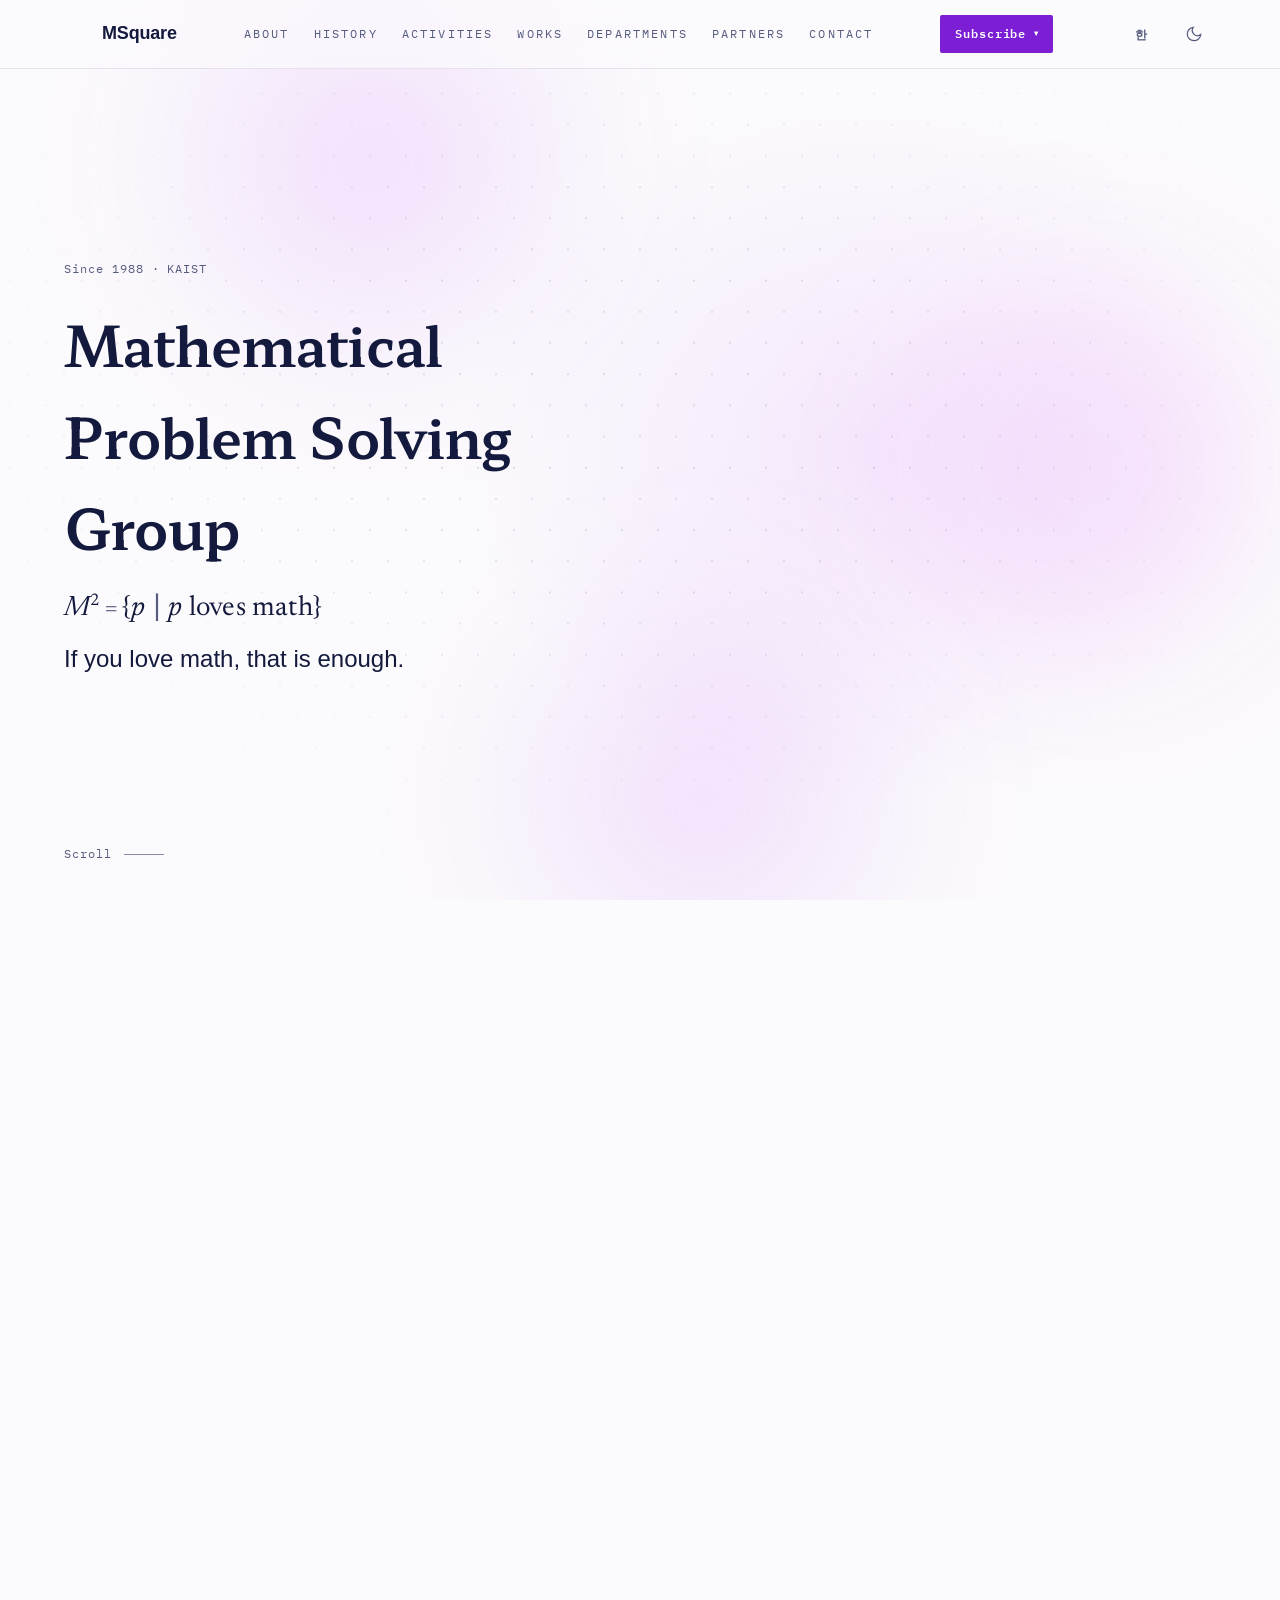
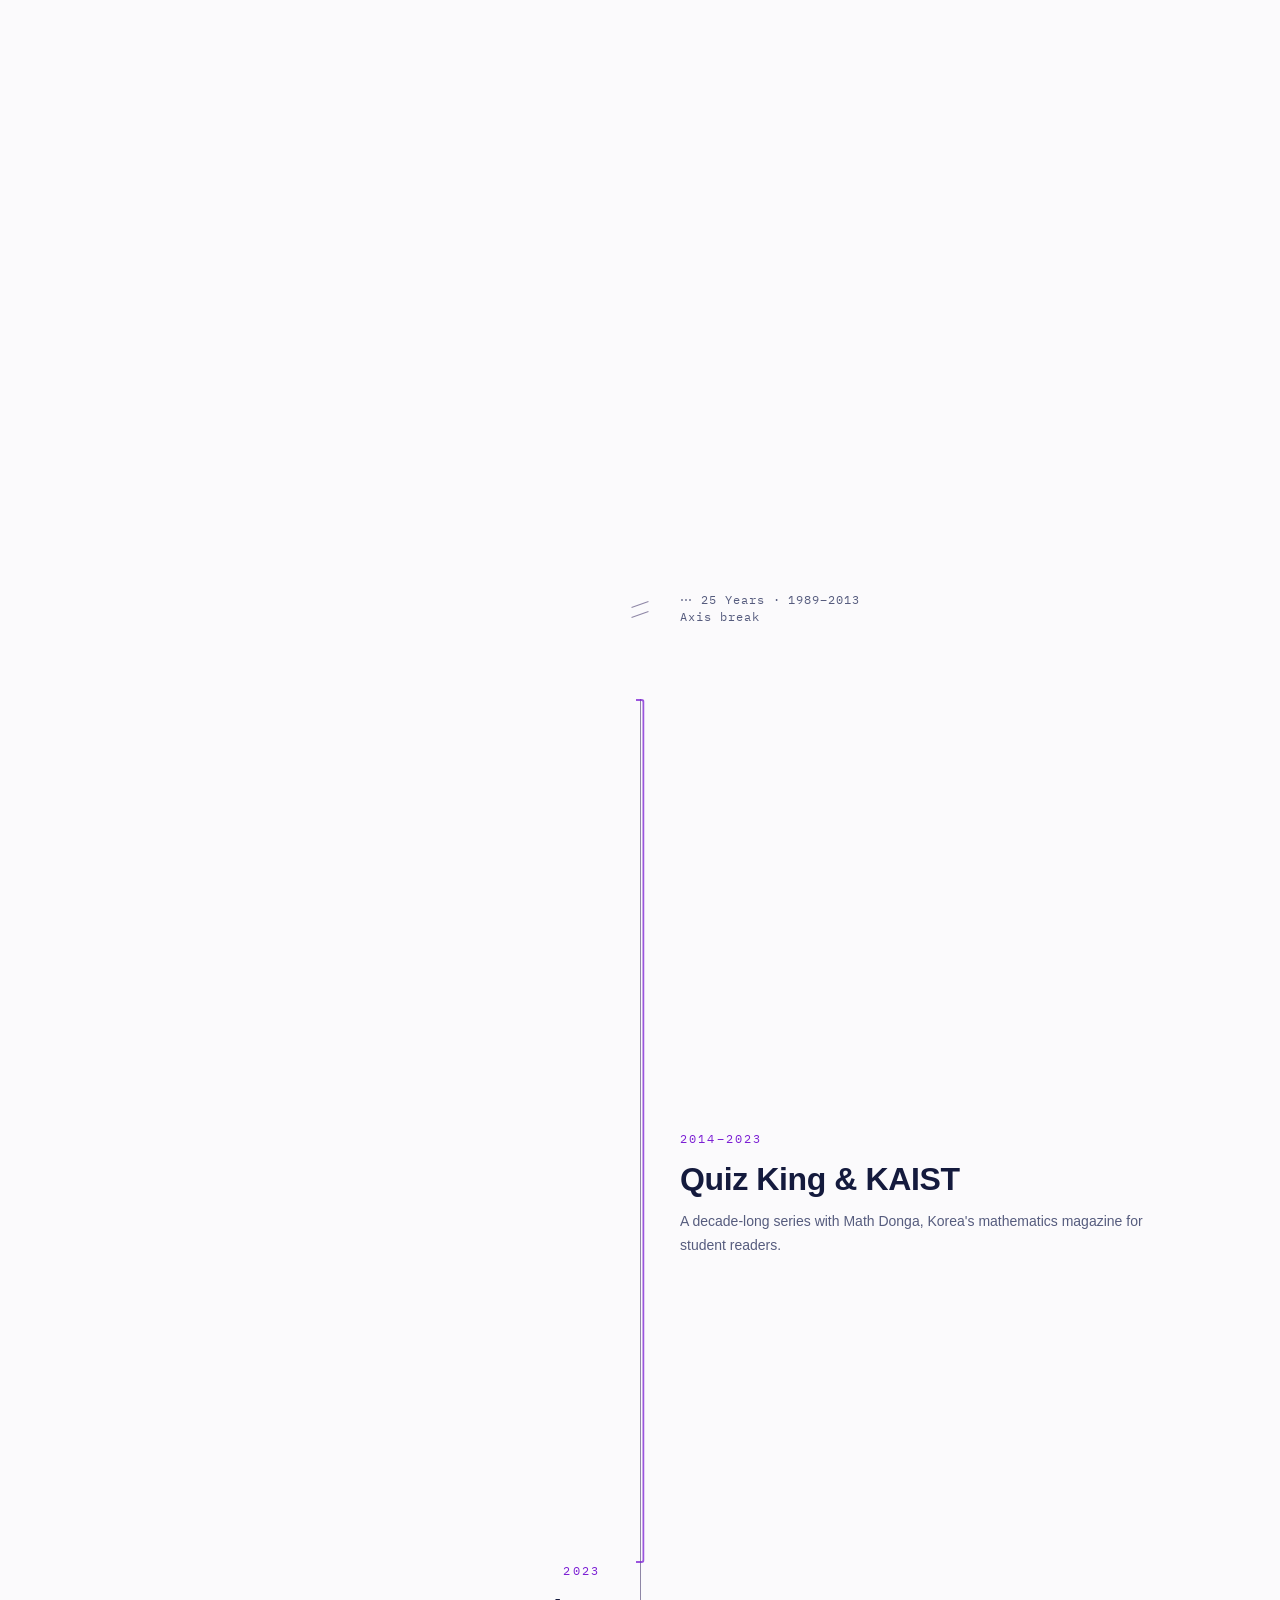
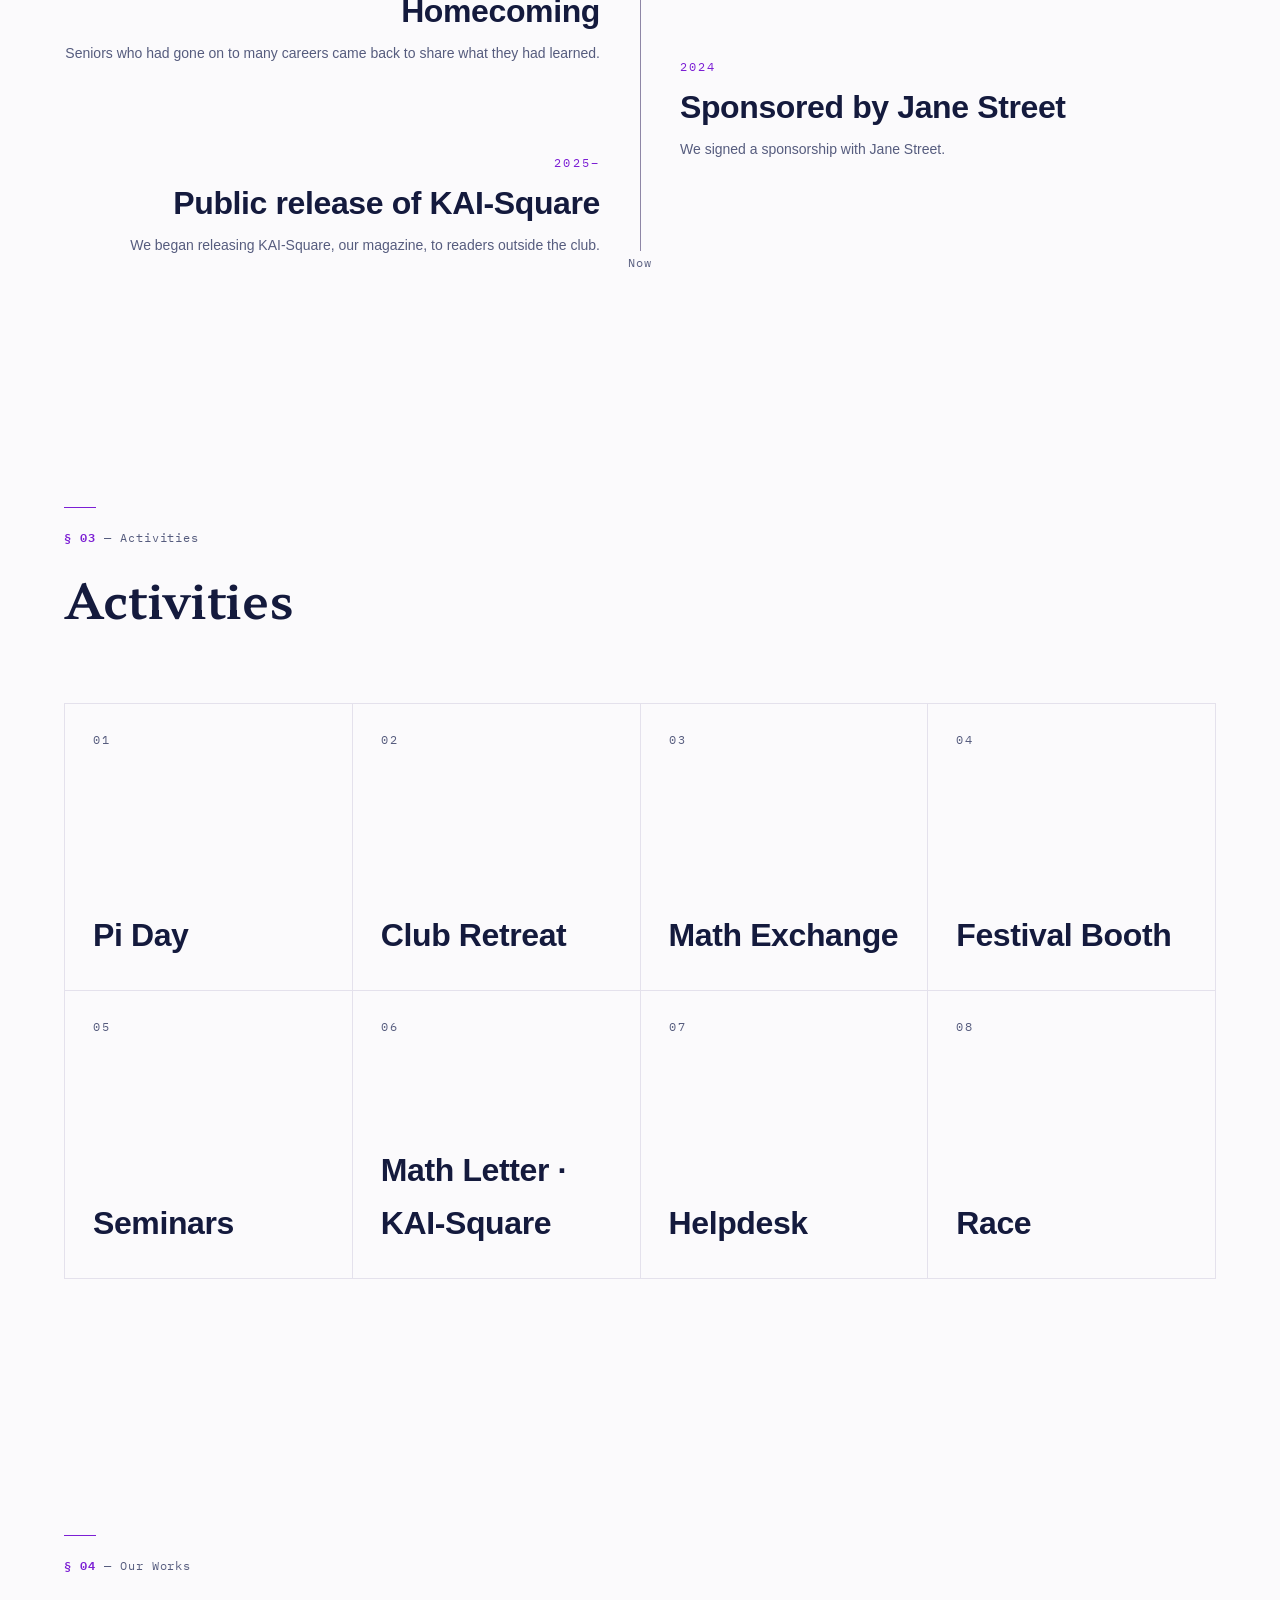
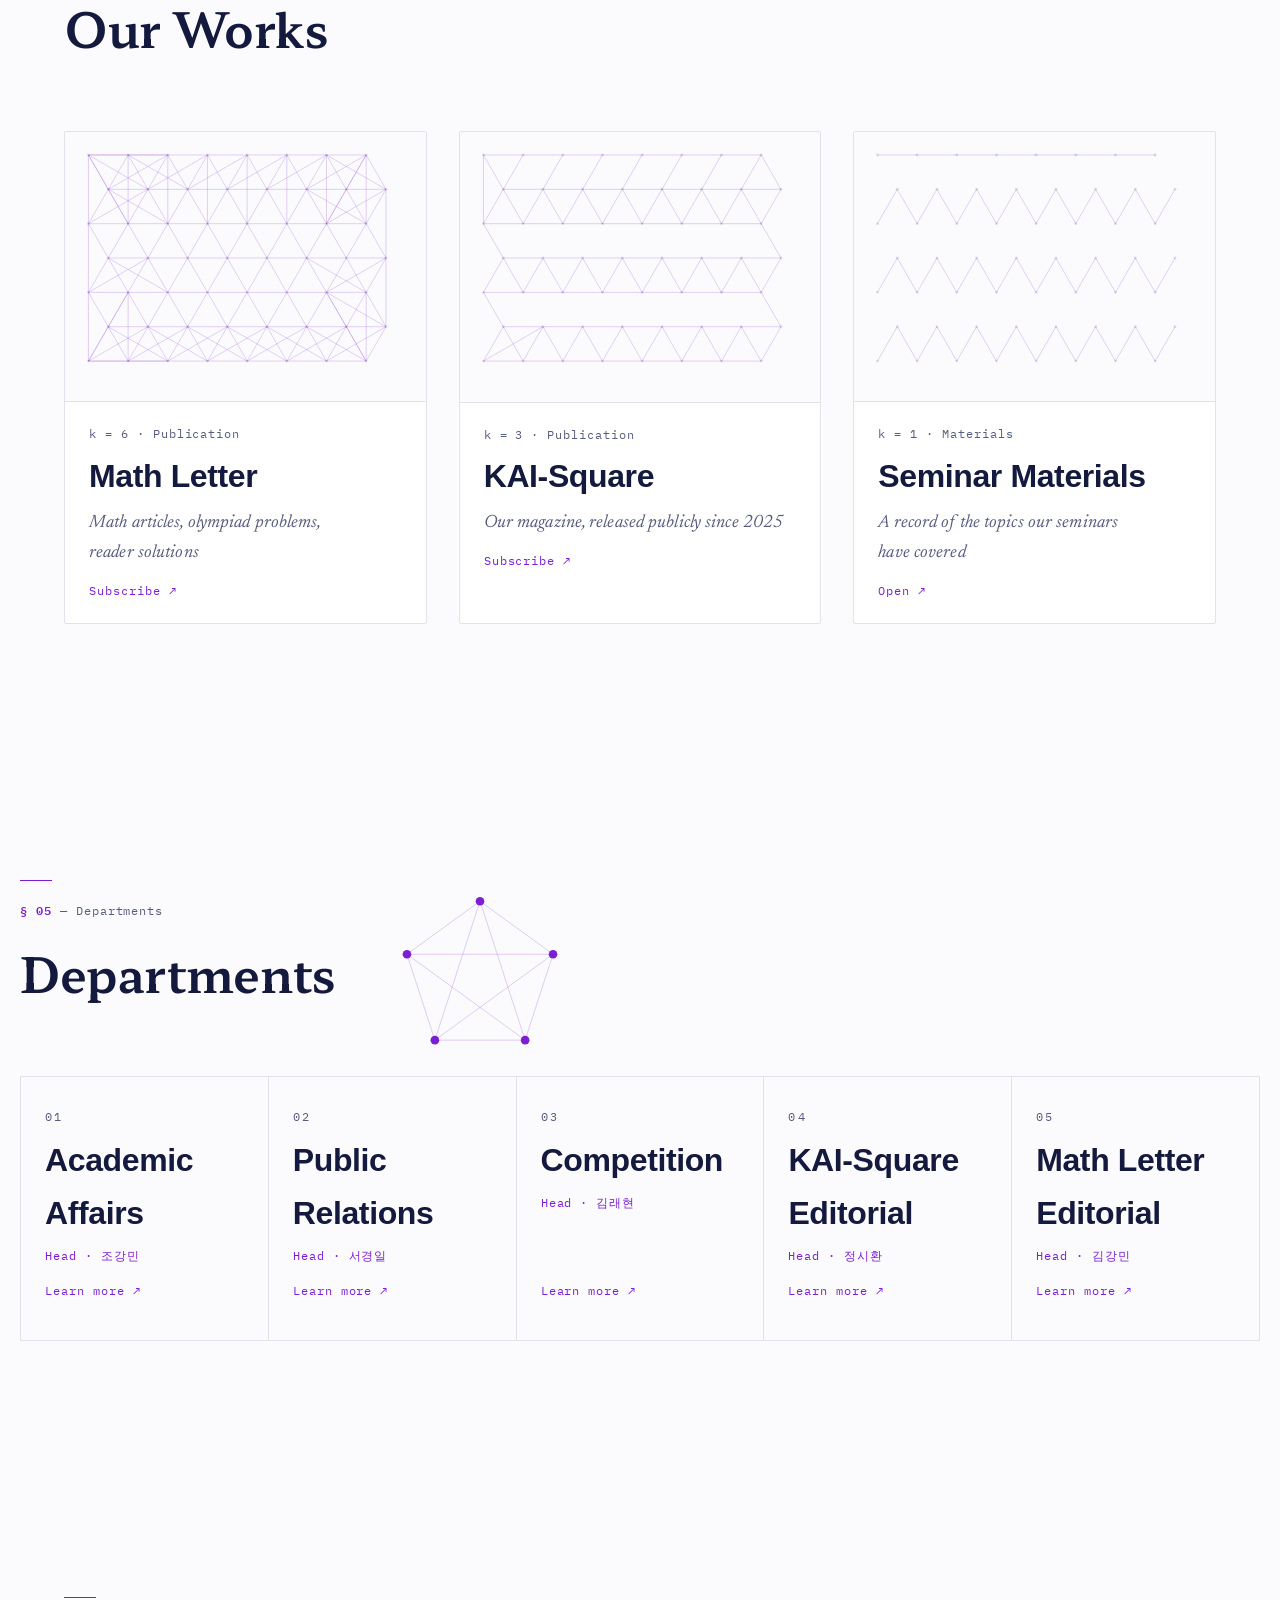
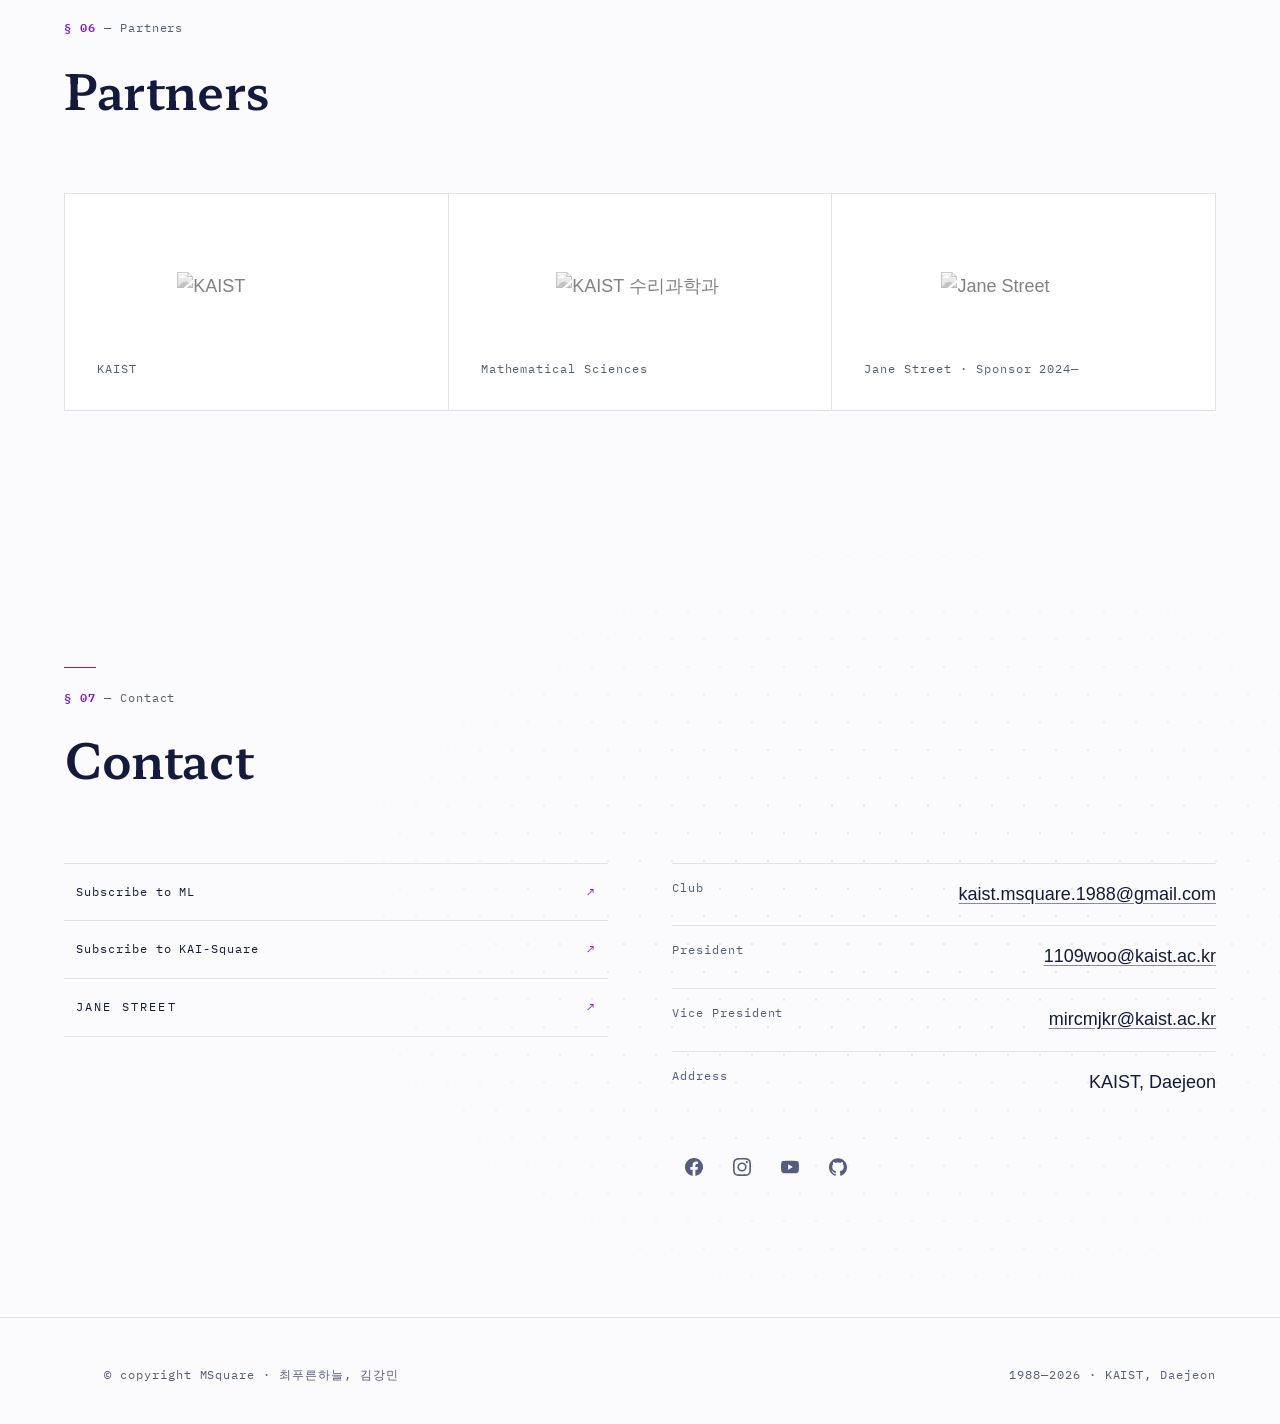
==== index.html @ 4843cbb8 "Nav: a 구독 신청 / Subscribe CTA with direct links to both forms The club asked for direct ML 신청 / KAI-S" ====
<!doctype html>
<html lang="ko" data-lang="ko" class="no-js">
<head>
<meta charset="utf-8">
<meta name="viewport" content="width=device-width, initial-scale=1">
<title>KAIST 수학문제연구회 · MSquare</title>
<meta name="description" content="1988년 창설된 KAIST 수학문제연구회(MSquare). 수학을 좋아하면, 그걸로 충분합니다. KAIST Mathematical Problem Solving Group, founded 1988.">
<link rel="canonical" href="https://www.msquare.or.kr/">
<meta property="og:type" content="website">
<meta property="og:title" content="KAIST 수학문제연구회 · MSquare">
<meta property="og:description" content="1988년 창설된 KAIST 수학문제연구회(MSquare). 수학을 좋아하면, 그걸로 충분합니다. KAIST Mathematical Problem Solving Group, founded 1988.">
<meta property="og:url" content="https://www.msquare.or.kr/">
<meta property="og:image" content="https://www.msquare.or.kr/assets/images/about/FHD_logo.png">
<meta name="theme-color" content="#FBFAFC" media="(prefers-color-scheme: light)">
<meta name="theme-color" content="#0B0C1B" media="(prefers-color-scheme: dark)">
<link rel="shortcut icon" type="image/png" href="assets/logo/favicon.png">

<!-- Stamp theme AND language before first paint: without this, dark users get a
     white flash and English users get a frame of Korean. navigator.language only
     seeds the FIRST visit; an explicit choice always wins. -->
<script>(function(){var d=document.documentElement;try{var t=localStorage.getItem('m2-theme');if(t)d.dataset.theme=t;
var l=localStorage.getItem('m2-lang');if(!l)l=(navigator.language||'ko').toLowerCase().indexOf('ko')===0?'ko':'en';
d.dataset.lang=l;d.lang=l;}catch(e){}
d.classList.add('js');d.classList.remove('no-js');})()</script>

<link rel="preconnect" href="https://fonts.googleapis.com">
<link rel="preconnect" href="https://fonts.gstatic.com" crossorigin>
<link rel="preconnect" href="https://cdn.jsdelivr.net" crossorigin>
<!-- Pretendard, dynamic-subset: the browser fetches only the woff2 chunks whose
     unicode-range this page uses (~a dozen of ~70), not all 11,172 Hangul syllables. -->
<link rel="stylesheet" href="https://cdn.jsdelivr.net/gh/orioncactus/pretendard@v1.3.9/dist/web/variable/pretendardvariable-dynamic-subset.min.css">
<link rel="stylesheet" href="https://fonts.googleapis.com/css2?family=Hahmlet:wght@300..800&family=IBM+Plex+Mono:wght@400;600&family=Newsreader:ital,opsz,wght@1,6..72,400&display=swap">
<link rel="stylesheet" href="assets/css/site.css">
</head>

<body>
<a class="skip" href="#main"><span data-tr="ko" lang="ko">본문 바로가기</span><span data-tr="en" lang="en">Skip to content</span></a>
<div id="top-sentinel" aria-hidden="true"></div>

<svg width="0" height="0" style="position:absolute" aria-hidden="true" focusable="false">
  <defs>
    <!-- userSpaceOnUse is mandatory: objectBoundingBox would give each referencing
         shape a DIFFERENT mapping. These are the measured ink-bbox diagonal, in
         the PNG's own pixel space. -->
    <linearGradient id="ink" gradientUnits="userSpaceOnUse" x1="78" y1="1016" x2="1194" y2="297">
      <stop offset="0" stop-color="var(--mark-a)"/>
      <stop offset="0.55" stop-color="var(--mark-b)"/>
      <stop offset="1" stop-color="var(--mark-c)"/>
    </linearGradient>
    <!-- the same mark tones, rotated one band along the curve. The hero M2
         crossfades between #ink and #ink2 on the COMPOSITOR (opacity only) —
         animating stop-color instead repaints the whole document every frame. -->
    <linearGradient id="ink2" gradientUnits="userSpaceOnUse" x1="78" y1="1016" x2="1194" y2="297">
      <stop offset="0" stop-color="var(--mark-b)"/>
      <stop offset="0.55" stop-color="var(--mark-c)"/>
      <stop offset="1" stop-color="var(--mark-a)"/>
    </linearGradient>
    <!-- 36 x 36*sqrt(3) = a TRUE triangular lattice, not a square design grid -->
    <pattern id="lat" width="36" height="62.3538" patternUnits="userSpaceOnUse">
      <circle cx="0" cy="0" r="1.1" fill="var(--lattice)"/>
      <circle cx="36" cy="0" r="1.1" fill="var(--lattice)"/>
      <circle cx="18" cy="31.1769" r="1.1" fill="var(--lattice)"/>
      <circle cx="0" cy="62.3538" r="1.1" fill="var(--lattice)"/>
      <circle cx="36" cy="62.3538" r="1.1" fill="var(--lattice)"/>
    </pattern>
  </defs>
</svg>
<header class="nav" id="nav">
  <div class="nav__in">
    <a class="nav__brand" href="#top-sentinel" aria-label="MSquare 수학문제연구회">
      <div class="m2" aria-hidden="true"><div class="m2__glow"><div class="m2__ink"><svg viewBox="0 0 1395 1395" aria-hidden="true" focusable="false"><rect width="1395" height="1395" fill="url(#ink)"/></svg><svg class="m2__flow" viewBox="0 0 1395 1395" aria-hidden="true" focusable="false"><rect width="1395" height="1395" fill="url(#ink2)"/></svg><div class="m2__spec"></div></div></div></div><span><span data-tr="ko" lang="ko">수학문제연구회</span><span data-tr="en" lang="en">MSquare</span></span>
    </a>
    <button class="nav__burger" id="nav-burger" aria-expanded="false" aria-controls="nav-nav">Menu</button>
    <div class="nav__nav" id="nav-nav">
      <nav aria-labelledby="nav-label">
        <span id="nav-label" class="vh"><span data-tr="ko" lang="ko">주요 메뉴</span><span data-tr="en" lang="en">Main menu</span></span>
        <ul class="nav__list"><li><a class="nav__link mono" href="#about"><span data-tr="ko" lang="ko">소개</span><span data-tr="en" lang="en">About</span></a></li><li><a class="nav__link mono" href="#history"><span data-tr="ko" lang="ko">역사</span><span data-tr="en" lang="en">History</span></a></li><li><a class="nav__link mono" href="#activities"><span data-tr="ko" lang="ko">활동</span><span data-tr="en" lang="en">Activities</span></a></li><li><a class="nav__link mono" href="#works"><span data-tr="ko" lang="ko">발간</span><span data-tr="en" lang="en">Works</span></a></li><li><a class="nav__link mono" href="#departments"><span data-tr="ko" lang="ko">부서</span><span data-tr="en" lang="en">Departments</span></a></li><li><a class="nav__link mono" href="#clients"><span data-tr="ko" lang="ko">후원</span><span data-tr="en" lang="en">Partners</span></a></li><li><a class="nav__link mono" href="#contact"><span data-tr="ko" lang="ko">연락</span><span data-tr="en" lang="en">Contact</span></a></li>
          <li class="nav__mcta"><a class="nav__link" href="https://docs.google.com/forms/d/e/1FAIpQLSejRgH4z145met_fp1UhSyysGHc-GUjGMSzi1o0mNlst8scIA/viewform" target="_blank" rel="noopener noreferrer"><span data-tr="ko" lang="ko">ML 신청</span><span data-tr="en" lang="en">Subscribe · Math Letter</span> ↗</a></li>
          <li class="nav__mcta"><a class="nav__link" href="https://docs.google.com/forms/d/e/1FAIpQLSfa7r7LXsbyjGue4PvHQ596hR2btBNQPXVgmD-Yov7FL49fKw/viewform" target="_blank" rel="noopener noreferrer"><span data-tr="ko" lang="ko">KAI-Square 신청</span><span data-tr="en" lang="en">Subscribe · KAI-Square</span> ↗</a></li>
        </ul>
      </nav>
    </div>
    <details class="nav__cta" id="nav-cta">
      <summary class="mono mono--ko"><span data-tr="ko" lang="ko">구독 신청</span><span data-tr="en" lang="en">Subscribe</span><span class="nav__cta-car" aria-hidden="true">▾</span></summary>
      <div class="nav__cta-panel">
        <a href="https://docs.google.com/forms/d/e/1FAIpQLSejRgH4z145met_fp1UhSyysGHc-GUjGMSzi1o0mNlst8scIA/viewform" target="_blank" rel="noopener noreferrer"><span data-tr="ko" lang="ko">ML 신청</span><span data-tr="en" lang="en">Math Letter</span><span class="mono" aria-hidden="true">↗</span></a>
        <a href="https://docs.google.com/forms/d/e/1FAIpQLSfa7r7LXsbyjGue4PvHQ596hR2btBNQPXVgmD-Yov7FL49fKw/viewform" target="_blank" rel="noopener noreferrer"><span data-tr="ko" lang="ko">KAI-Square 신청</span><span data-tr="en" lang="en">KAI-Square</span><span class="mono" aria-hidden="true">↗</span></a>
      </div>
    </details>
    <div class="nav__tools">
      <button class="tgl tgl--lang" id="lang-toggle" aria-label="Switch to English">
        <span class="mono" aria-hidden="true" data-tr="ko">EN</span>
        <span class="mono mono--ko" aria-hidden="true" data-tr="en">한</span>
      </button>
      <button class="tgl" id="theme-toggle" aria-label="어두운 테마로 전환">
        <svg class="tgl__moon" viewBox="0 0 24 24" fill="none" stroke="currentColor" stroke-width="1.6" aria-hidden="true"><path d="M21 12.79A9 9 0 1 1 11.21 3 7 7 0 0 0 21 12.79z"/></svg>
        <svg class="tgl__sun" viewBox="0 0 24 24" fill="none" stroke="currentColor" stroke-width="1.6" aria-hidden="true"><circle cx="12" cy="12" r="4.2"/><path d="M12 2v2.5M12 19.5V22M2 12h2.5M19.5 12H22M4.9 4.9l1.8 1.8M17.3 17.3l1.8 1.8M19.1 4.9l-1.8 1.8M6.7 17.3l-1.8 1.8"/></svg>
      </button>
    </div>
  </div>
</header>

<main id="main">

  <!-- ============================================================== HERO -->
  <section class="hero" aria-labelledby="hero-h1">
    <div class="aurora" aria-hidden="true"><i></i><i></i><i></i></div>
    <svg class="hero-geo" id="hero-geo" viewBox="0 0 1440 900" preserveAspectRatio="xMidYMid slice" aria-hidden="true" focusable="false">
      <g class="hero-geo__field"><rect width="1440" height="900" fill="url(#lat)"/></g>
      <g class="hero-geo__knn"></g>
    </svg>
    <div class="hero__inner">
      <div class="hero__copy">
        <p class="hero__eyebrow mono mono--ko" data-tr="ko" lang="ko">1988년부터 · KAIST</p><p class="hero__eyebrow mono mono--ko" data-tr="en" lang="en">Since 1988 · KAIST</p>
        <h1 class="hero__h1" id="hero-h1"><span data-tr="ko" lang="ko">수학문제연구회</span><span data-tr="en" lang="en">Mathematical Problem&nbsp;Solving Group</span></h1>
        <!-- The set-builder restates the club's own admission policy as a formula
             whose predicate is *loves*, not *is good at*. It is notation, so it
             is identical in both languages; the gloss below carries the reading. -->
        <span class="hero__tex" role="img" aria-label="M squared equals the set of all p such that p loves math">
          <i>M</i><sup>2</sup><span class="op">=</span>{<i>p</i><span class="op">∣</span><i>p</i> loves math}
        </span>
        <p class="hero__gloss" data-tr="ko" lang="ko">수학을 좋아하면, 그걸로 충분합니다.</p><p class="hero__gloss" data-tr="en" lang="en">If you love math, that is enough.</p>
      </div>
      <div class="hero__mark"><div class="m2" aria-hidden="true"><div class="m2__glow"><div class="m2__ink"><svg viewBox="0 0 1395 1395" aria-hidden="true" focusable="false"><rect width="1395" height="1395" fill="url(#ink)"/></svg><svg class="m2__flow" viewBox="0 0 1395 1395" aria-hidden="true" focusable="false"><rect width="1395" height="1395" fill="url(#ink2)"/></svg><div class="m2__spec"></div></div></div></div></div>
    </div>
    <p class="hero__scroll mono mono--ko" aria-hidden="true"><span data-tr="ko" lang="ko">스크롤</span><span data-tr="en" lang="en">Scroll</span></p>
  </section>

  <!-- ============================================================= ABOUT -->
  <section id="about" aria-labelledby="about-h">
    <div class="wrap">
      <div class="head reveal">
        <p class="head__eyebrow mono mono--ko"><span class="head__num">§ 01</span> — <span data-tr="ko" lang="ko">소개</span><span data-tr="en" lang="en">About</span></p>
        <h2 class="head__ko" id="about-h"><span data-tr="ko" lang="ko">소개</span><span data-tr="en" lang="en">About</span></h2>
      </div>
      <div class="about__grid">
        <div class="reveal">
          <p class="about__ko" data-tr="ko" lang="ko">안녕하세요, KAIST 수학문제연구회입니다. 저희는 1988년 창설된 유서깊은 동아리입니다. 수리과학과 외에도 다양한 학과의 회원들이 활동하고 있으며, 새내기부터 대학원생 선배까지 자유롭게 생각을 나누는 분위기가 조성되어 있습니다. 수학실력과는 무관하니 수학을 좋아하는 학생분들이라면 모두 환영합니다.</p><p class="about__ko" data-tr="en" lang="en">Hello, this is the KAIST Mathematical Problem Solving Group. Our club was founded in 1988. Members come from many departments, not only Mathematical Sciences, and everyone from first-years to graduate students shares ideas freely. Your math ability does not matter — if you like math, you are welcome here.</p>
        </div>
        <div class="about__side reveal">
          <div class="m2" aria-hidden="true"><div class="m2__glow"><div class="m2__ink"><svg viewBox="0 0 1395 1395" aria-hidden="true" focusable="false"><rect width="1395" height="1395" fill="url(#ink)"/></svg><svg class="m2__flow" viewBox="0 0 1395 1395" aria-hidden="true" focusable="false"><rect width="1395" height="1395" fill="url(#ink2)"/></svg><div class="m2__spec"></div></div></div></div>
          <ul class="social"><li><a href="https://www.facebook.com/KAISTmsquare/?locale=ko_KR" target="_blank" rel="noopener noreferrer" aria-label="Facebook"><svg viewBox="0 0 24 24" aria-hidden="true"><path d="M24 12.073c0-6.627-5.373-12-12-12s-12 5.373-12 12c0 5.99 4.388 10.954 10.125 11.854v-8.385H7.078v-3.47h3.047V9.43c0-3.007 1.792-4.669 4.533-4.669 1.312 0 2.686.235 2.686.235v2.953H15.83c-1.491 0-1.956.925-1.956 1.874v2.25h3.328l-.532 3.47h-2.796v8.385C19.612 23.027 24 18.062 24 12.073z"/></svg></a></li><li><a href="https://www.instagram.com/msquare_kaist/" target="_blank" rel="noopener noreferrer" aria-label="Instagram"><svg viewBox="0 0 24 24" aria-hidden="true"><path d="M12 2.163c3.204 0 3.584.012 4.85.07 3.252.148 4.771 1.691 4.919 4.919.058 1.265.069 1.645.069 4.849 0 3.205-.012 3.584-.069 4.849-.149 3.225-1.664 4.771-4.919 4.919-1.266.058-1.644.07-4.85.07-3.204 0-3.584-.012-4.849-.07-3.26-.149-4.771-1.699-4.919-4.92-.058-1.265-.07-1.644-.07-4.849 0-3.204.013-3.583.07-4.849.149-3.227 1.664-4.771 4.919-4.919 1.266-.057 1.645-.069 4.849-.069zM12 0C8.741 0 8.333.014 7.053.072 2.695.272.273 2.69.073 7.052.014 8.333 0 8.741 0 12c0 3.259.014 3.668.072 4.948.2 4.358 2.618 6.78 6.98 6.98C8.333 23.986 8.741 24 12 24c3.259 0 3.668-.014 4.948-.072 4.354-.2 6.782-2.618 6.979-6.98.059-1.28.073-1.689.073-4.948 0-3.259-.014-3.667-.072-4.947-.196-4.354-2.617-6.78-6.979-6.98C15.668.014 15.259 0 12 0zm0 5.838a6.162 6.162 0 1 0 0 12.324 6.162 6.162 0 0 0 0-12.324zM12 16a4 4 0 1 1 0-8 4 4 0 0 1 0 8zm6.406-11.845a1.44 1.44 0 1 0 0 2.881 1.44 1.44 0 0 0 0-2.881z"/></svg></a></li><li><a href="https://www.youtube.com/@kaist-msquare" target="_blank" rel="noopener noreferrer" aria-label="YouTube"><svg viewBox="0 0 24 24" aria-hidden="true"><path d="M23.498 6.186a3.016 3.016 0 0 0-2.122-2.136C19.505 3.545 12 3.545 12 3.545s-7.505 0-9.377.505A3.017 3.017 0 0 0 .502 6.186C0 8.07 0 12 0 12s0 3.93.502 5.814a3.016 3.016 0 0 0 2.122 2.136c1.871.505 9.376.505 9.376.505s7.505 0 9.377-.505a3.015 3.015 0 0 0 2.122-2.136C24 15.93 24 12 24 12s0-3.93-.502-5.814zM9.545 15.568V8.432L15.818 12l-6.273 3.568z"/></svg></a></li><li><a href="https://github.com/kaist-msquare-1988" target="_blank" rel="noopener noreferrer" aria-label="GitHub"><svg viewBox="0 0 24 24" aria-hidden="true"><path d="M12 .297c-6.63 0-12 5.373-12 12 0 5.303 3.438 9.8 8.205 11.385.6.113.82-.258.82-.577 0-.285-.01-1.04-.015-2.04-3.338.724-4.042-1.61-4.042-1.61C4.422 18.07 3.633 17.7 3.633 17.7c-1.087-.744.084-.729.084-.729 1.205.084 1.838 1.236 1.838 1.236 1.07 1.835 2.809 1.305 3.495.998.108-.776.417-1.305.76-1.605-2.665-.3-5.466-1.332-5.466-5.93 0-1.31.465-2.38 1.235-3.22-.135-.303-.54-1.523.105-3.176 0 0 1.005-.322 3.3 1.23.96-.267 1.98-.399 3-.405 1.02.006 2.04.138 3 .405 2.28-1.552 3.285-1.23 3.285-1.23.645 1.653.24 2.873.12 3.176.765.84 1.23 1.91 1.23 3.22 0 4.61-2.805 5.625-5.475 5.92.42.36.81 1.096.81 2.22 0 1.606-.015 2.896-.015 3.286 0 .315.21.69.825.57C20.565 22.092 24 17.592 24 12.297c0-6.627-5.373-12-12-12"/></svg></a></li></ul>
        </div>
      </div>
    </div>
  </section>

  <!-- =========================================================== HISTORY -->
  <section id="history" aria-labelledby="history-h">
    <div class="wrap">
      <div class="head reveal">
        <p class="head__eyebrow mono mono--ko"><span class="head__num">§ 02</span> — <span data-tr="ko" lang="ko">역사</span><span data-tr="en" lang="en">History</span></p>
        <h2 class="head__ko" id="history-h"><span data-tr="ko" lang="ko">역사</span><span data-tr="en" lang="en">History</span></h2>
      </div>
      <!-- The axis is TO SCALE: vertical position is proportional to elapsed
           time. The 24-year quiet stretch is not hidden — it is declared as an
           axis break, and the break is content. To add an event, set its --y.
           Segment A is the 1988 origin and holds the two things that began that
           year (founding + ML), sharing one node. -->
      <ol class="tl">
        <li class="tl__seg tl-a">
          <div class="tl__axis" aria-hidden="true"></div>
          <div class="tl-item reveal" data-side="l"><span class="tl-item__node" aria-hidden="true"></span><p class="tl-item__yr mono num">1988</p><h3 class="tl-item__ko" data-tr="ko" lang="ko">수학문제연구회 창립</h3><h3 class="tl-item__ko" data-tr="en" lang="en">Club founded</h3><p class="tl-item__desc" data-tr="ko" lang="ko">1988년, KAIST에서 수학문제연구회가 창립되었습니다.</p><p class="tl-item__desc" data-tr="en" lang="en">MSquare, the KAIST Mathematical Problem Solving Group, was founded at KAIST in 1988.</p></div><div class="tl-item reveal" data-side="r"><span class="tl-item__node" aria-hidden="true"></span><p class="tl-item__yr mono num">1988–</p><h3 class="tl-item__ko" data-tr="ko" lang="ko">ML 발간</h3><h3 class="tl-item__ko" data-tr="en" lang="en">Math Letter</h3><p class="tl-item__desc" data-tr="ko" lang="ko">창립과 함께 시작해 지금까지 이어지는 회지 Math Letter(ML). 수학 글과 올림피아드 문제, 독자 풀이를 담습니다.</p><p class="tl-item__desc" data-tr="en" lang="en">Math Letter (ML), begun at the founding and published ever since — math articles, olympiad problems and reader solutions.</p></div>
        </li>

        <li class="tl-break">
          <span class="tl-break__glyph" aria-hidden="true"></span>
          <div class="tl-break__txt">
            <p class="mono mono--ko" data-tr="ko" lang="ko">⋯ 25년 · 1989–2013</p><p class="mono mono--ko" data-tr="en" lang="en">⋯ 25 Years · 1989–2013</p>
            <p class="mono mono--ko" data-tr="ko" lang="ko">축적 생략</p><p class="mono mono--ko" data-tr="en" lang="en">Axis break</p>
          </div>
        </li>

        <li class="tl__seg tl-b">
          <div class="tl__axis" aria-hidden="true"></div>
          <span class="tl-bracket" aria-hidden="true"></span>
          <div class="tl-item reveal" style="--y:2018.5" data-side="r"><span class="tl-item__node" aria-hidden="true"></span><p class="tl-item__yr mono num">2014–2023</p><h3 class="tl-item__ko" data-tr="ko" lang="ko">수학동아 연재</h3><h3 class="tl-item__ko" data-tr="en" lang="en">Quiz King &amp; KAIST</h3><p class="tl-item__desc" data-tr="ko" lang="ko">학생 독자를 위한 수학 잡지 수학동아와 10년 동안 연재를 함께했습니다.</p><p class="tl-item__desc" data-tr="en" lang="en">A decade-long series with Math Donga, Korea's mathematics magazine for student readers.</p></div><div class="tl-item reveal" style="--y:2023" data-side="l"><span class="tl-item__node" aria-hidden="true"></span><p class="tl-item__yr mono num">2023</p><h3 class="tl-item__ko" data-tr="ko" lang="ko">수학문제연구회 홈커밍</h3><h3 class="tl-item__ko" data-tr="en" lang="en">Homecoming</h3><p class="tl-item__desc" data-tr="ko" lang="ko">다양한 진로로 나아간 선배들이 다시 모여 경험을 나눴습니다.</p><p class="tl-item__desc" data-tr="en" lang="en">Seniors who had gone on to many careers came back to share what they had learned.</p></div><div class="tl-item reveal" style="--y:2024" data-side="r"><span class="tl-item__node" aria-hidden="true"></span><p class="tl-item__yr mono num">2024</p><h3 class="tl-item__ko" data-tr="ko" lang="ko">Jane Street 스폰서십 체결</h3><h3 class="tl-item__ko" data-tr="en" lang="en">Sponsored by Jane Street</h3><p class="tl-item__desc" data-tr="ko" lang="ko">Jane Street와 스폰서십을 체결했습니다.</p><p class="tl-item__desc" data-tr="en" lang="en">We signed a sponsorship with Jane Street.</p></div><div class="tl-item reveal" style="--y:2025" data-side="l"><span class="tl-item__node" aria-hidden="true"></span><p class="tl-item__yr mono num">2025–</p><h3 class="tl-item__ko" data-tr="ko" lang="ko">카이스퀘어 대외 발행</h3><h3 class="tl-item__ko" data-tr="en" lang="en">Public release of KAI-Square</h3><p class="tl-item__desc" data-tr="ko" lang="ko">회지 카이스퀘어를 동아리 밖 독자에게도 발행하기 시작했습니다.</p><p class="tl-item__desc" data-tr="en" lang="en">We began releasing KAI-Square, our magazine, to readers outside the club.</p></div>
          <p class="tl-now mono mono--ko" data-tr="ko" lang="ko" aria-hidden="true">현재</p><p class="tl-now mono mono--ko" data-tr="en" lang="en" aria-hidden="true">Now</p>
        </li>
      </ol>
    </div>
  </section>

  <!-- ======================================================== ACTIVITIES -->
  <section id="activities" aria-labelledby="activities-h">
    <div class="wrap">
      <div class="head reveal">
        <p class="head__eyebrow mono mono--ko"><span class="head__num">§ 03</span> — <span data-tr="ko" lang="ko">활동</span><span data-tr="en" lang="en">Activities</span></p>
        <h2 class="head__ko" id="activities-h"><span data-tr="ko" lang="ko">활동</span><span data-tr="en" lang="en">Activities</span></h2>
      </div>
      <div class="acts reveal"><div class="act"><p class="act__i mono num">01</p><div><h3 class="act__ko" data-tr="ko" lang="ko">파이데이 행사</h3><h3 class="act__ko" data-tr="en" lang="en">Pi Day</h3><p class="act__desc" data-tr="ko" lang="ko">누가누가 파이를 더 많이 외우나!</p><p class="act__desc" data-tr="en" lang="en">Who can recite the most digits of π?</p></div></div><div class="act"><p class="act__i mono num">02</p><div><h3 class="act__ko" data-tr="ko" lang="ko">MT</h3><h3 class="act__ko" data-tr="en" lang="en">Club Retreat</h3><p class="act__desc" data-tr="ko" lang="ko">회원들과 함께하는 즐거운 시간!</p><p class="act__desc" data-tr="en" lang="en">Good times with our members.</p></div></div><div class="act"><p class="act__i mono num">03</p><div><h3 class="act__ko" data-tr="ko" lang="ko">수학교류회</h3><h3 class="act__ko" data-tr="en" lang="en">Math Exchange</h3><p class="act__desc" data-tr="ko" lang="ko">타학교 수학동아리와의 즐거운 교류!</p><p class="act__desc" data-tr="en" lang="en">Meeting math clubs from other universities.</p></div></div><div class="act"><p class="act__i mono num">04</p><div><h3 class="act__ko" data-tr="ko" lang="ko">축제부스운영</h3><h3 class="act__ko" data-tr="en" lang="en">Festival Booth</h3><p class="act__desc" data-tr="ko" lang="ko">축제의 추억을 수문연과 함께!</p><p class="act__desc" data-tr="en" lang="en">Making festival memories with MSquare.</p></div></div><div class="act"><p class="act__i mono num">05</p><div><h3 class="act__ko" data-tr="ko" lang="ko">세미나</h3><h3 class="act__ko" data-tr="en" lang="en">Seminars</h3><p class="act__desc" data-tr="ko" lang="ko">흥미로운 수학 내용을 모두와 함께!</p><p class="act__desc" data-tr="en" lang="en">Sharing interesting mathematics with everyone.</p></div></div><div class="act"><p class="act__i mono num">06</p><div><h3 class="act__ko" data-tr="ko" lang="ko">Math Letter · KAI-Square</h3><h3 class="act__ko" data-tr="en" lang="en">Math Letter · KAI-Square</h3><p class="act__desc" data-tr="ko" lang="ko">다양한 수학 주제를 모두와 함께!</p><p class="act__desc" data-tr="en" lang="en">A wide range of math topics, shared with everyone.</p></div></div><div class="act"><p class="act__i mono num">07</p><div><h3 class="act__ko" data-tr="ko" lang="ko">헬프데스크</h3><h3 class="act__ko" data-tr="en" lang="en">Helpdesk</h3><p class="act__desc" data-tr="ko" lang="ko">시험기간 수학과목을 책임진다!</p><p class="act__desc" data-tr="en" lang="en">We have your math courses covered at exam time.</p></div></div><div class="act"><p class="act__i mono num">08</p><div><h3 class="act__ko" data-tr="ko" lang="ko">레이스</h3><h3 class="act__ko" data-tr="en" lang="en">Race</h3><p class="act__desc" data-tr="ko" lang="ko">수문연 안에서 또다른 인연을!</p><p class="act__desc" data-tr="en" lang="en">One more chance to meet someone in MSquare.</p></div></div></div>
    </div>
  </section>

  <!-- ========================================================= OUR WORKS -->
  <section id="works" aria-labelledby="works-h">
    <div class="wrap">
      <div class="head reveal">
        <p class="head__eyebrow mono mono--ko"><span class="head__num">§ 04</span> — <span data-tr="ko" lang="ko">발간 · 자료</span><span data-tr="en" lang="en">Our Works</span></p>
        <h2 class="head__ko" id="works-h"><span data-tr="ko" lang="ko">발간 · 자료</span><span data-tr="en" lang="en">Our Works</span></h2>
      </div>
      <!-- All three covers are the SAME lattice/k-NN system at three different k.
           One motif, three states, three meanings. Baked at author time. -->
      <div class="works"><a class="work reveal" href="https://docs.google.com/forms/d/e/1FAIpQLSejRgH4z145met_fp1UhSyysGHc-GUjGMSzi1o0mNlst8scIA/viewform" target="_blank" rel="noopener noreferrer"><div class="work__cover"><svg class="cv" viewBox="0 0 400 300" aria-hidden="true" focusable="false" preserveAspectRatio="xMidYMid slice"><g class="cv__edges"><line x1="26.0" y1="26" x2="70.0" y2="26"/><line x1="26.0" y1="26" x2="114.0" y2="26"/><line x1="26.0" y1="26" x2="48.0" y2="64.11"/><line x1="26.0" y1="26" x2="92.0" y2="64.11"/><line x1="26.0" y1="26" x2="26.0" y2="102.21"/><line x1="26.0" y1="26" x2="70.0" y2="102.21"/><line x1="70.0" y1="26" x2="114.0" y2="26"/><line x1="70.0" y1="26" x2="48.0" y2="64.11"/><line x1="70.0" y1="26" x2="92.0" y2="64.11"/><line x1="70.0" y1="26" x2="136.0" y2="64.11"/><line x1="70.0" y1="26" x2="70.0" y2="102.21"/><line x1="114.0" y1="26" x2="158.0" y2="26"/><line x1="114.0" y1="26" x2="48.0" y2="64.11"/><line x1="114.0" y1="26" x2="92.0" y2="64.11"/><line x1="114.0" y1="26" x2="136.0" y2="64.11"/><line x1="114.0" y1="26" x2="114.0" y2="102.21"/><line x1="158.0" y1="26" x2="202.0" y2="26"/><line x1="158.0" y1="26" x2="92.0" y2="64.11"/><line x1="158.0" y1="26" x2="136.0" y2="64.11"/><line x1="158.0" y1="26" x2="180.0" y2="64.11"/><line x1="158.0" y1="26" x2="158.0" y2="102.21"/><line x1="202.0" y1="26" x2="246.0" y2="26"/><line x1="202.0" y1="26" x2="136.0" y2="64.11"/><line x1="202.0" y1="26" x2="180.0" y2="64.11"/><line x1="202.0" y1="26" x2="224.0" y2="64.11"/><line x1="202.0" y1="26" x2="202.0" y2="102.21"/><line x1="246.0" y1="26" x2="290.0" y2="26"/><line x1="246.0" y1="26" x2="180.0" y2="64.11"/><line x1="246.0" y1="26" x2="224.0" y2="64.11"/><line x1="246.0" y1="26" x2="268.0" y2="64.11"/><line x1="246.0" y1="26" x2="246.0" y2="102.21"/><line x1="290.0" y1="26" x2="334.0" y2="26"/><line x1="290.0" y1="26" x2="224.0" y2="64.11"/><line x1="290.0" y1="26" x2="268.0" y2="64.11"/><line x1="290.0" y1="26" x2="312.0" y2="64.11"/><line x1="290.0" y1="26" x2="356.0" y2="64.11"/><line x1="290.0" y1="26" x2="290.0" y2="102.21"/><line x1="334.0" y1="26" x2="268.0" y2="64.11"/><line x1="334.0" y1="26" x2="312.0" y2="64.11"/><line x1="334.0" y1="26" x2="356.0" y2="64.11"/><line x1="334.0" y1="26" x2="290.0" y2="102.21"/><line x1="334.0" y1="26" x2="334.0" y2="102.21"/><line x1="48.0" y1="64.11" x2="92.0" y2="64.11"/><line x1="48.0" y1="64.11" x2="26.0" y2="102.21"/><line x1="48.0" y1="64.11" x2="70.0" y2="102.21"/><line x1="48.0" y1="64.11" x2="114.0" y2="102.21"/><line x1="92.0" y1="64.11" x2="136.0" y2="64.11"/><line x1="92.0" y1="64.11" x2="26.0" y2="102.21"/><line x1="92.0" y1="64.11" x2="70.0" y2="102.21"/><line x1="92.0" y1="64.11" x2="114.0" y2="102.21"/><line x1="136.0" y1="64.11" x2="180.0" y2="64.11"/><line x1="136.0" y1="64.11" x2="114.0" y2="102.21"/><line x1="136.0" y1="64.11" x2="158.0" y2="102.21"/><line x1="180.0" y1="64.11" x2="224.0" y2="64.11"/><line x1="180.0" y1="64.11" x2="158.0" y2="102.21"/><line x1="180.0" y1="64.11" x2="202.0" y2="102.21"/><line x1="224.0" y1="64.11" x2="268.0" y2="64.11"/><line x1="224.0" y1="64.11" x2="202.0" y2="102.21"/><line x1="224.0" y1="64.11" x2="246.0" y2="102.21"/><line x1="268.0" y1="64.11" x2="312.0" y2="64.11"/><line x1="268.0" y1="64.11" x2="246.0" y2="102.21"/><line x1="268.0" y1="64.11" x2="290.0" y2="102.21"/><line x1="268.0" y1="64.11" x2="334.0" y2="102.21"/><line x1="312.0" y1="64.11" x2="356.0" y2="64.11"/><line x1="312.0" y1="64.11" x2="290.0" y2="102.21"/><line x1="312.0" y1="64.11" x2="334.0" y2="102.21"/><line x1="356.0" y1="64.11" x2="290.0" y2="102.21"/><line x1="356.0" y1="64.11" x2="334.0" y2="102.21"/><line x1="356.0" y1="64.11" x2="356.0" y2="140.32"/><line x1="26.0" y1="102.21" x2="70.0" y2="102.21"/><line x1="26.0" y1="102.21" x2="48.0" y2="140.32"/><line x1="26.0" y1="102.21" x2="26.0" y2="178.42"/><line x1="70.0" y1="102.21" x2="114.0" y2="102.21"/><line x1="70.0" y1="102.21" x2="48.0" y2="140.32"/><line x1="70.0" y1="102.21" x2="92.0" y2="140.32"/><line x1="114.0" y1="102.21" x2="158.0" y2="102.21"/><line x1="114.0" y1="102.21" x2="92.0" y2="140.32"/><line x1="114.0" y1="102.21" x2="136.0" y2="140.32"/><line x1="158.0" y1="102.21" x2="202.0" y2="102.21"/><line x1="158.0" y1="102.21" x2="136.0" y2="140.32"/><line x1="158.0" y1="102.21" x2="180.0" y2="140.32"/><line x1="202.0" y1="102.21" x2="246.0" y2="102.21"/><line x1="202.0" y1="102.21" x2="180.0" y2="140.32"/><line x1="202.0" y1="102.21" x2="224.0" y2="140.32"/><line x1="246.0" y1="102.21" x2="290.0" y2="102.21"/><line x1="246.0" y1="102.21" x2="224.0" y2="140.32"/><line x1="246.0" y1="102.21" x2="268.0" y2="140.32"/><line x1="290.0" y1="102.21" x2="334.0" y2="102.21"/><line x1="290.0" y1="102.21" x2="268.0" y2="140.32"/><line x1="290.0" y1="102.21" x2="312.0" y2="140.32"/><line x1="334.0" y1="102.21" x2="312.0" y2="140.32"/><line x1="334.0" y1="102.21" x2="356.0" y2="140.32"/><line x1="48.0" y1="140.32" x2="92.0" y2="140.32"/><line x1="48.0" y1="140.32" x2="26.0" y2="178.42"/><line x1="48.0" y1="140.32" x2="70.0" y2="178.42"/><line x1="48.0" y1="140.32" x2="114.0" y2="178.42"/><line x1="92.0" y1="140.32" x2="136.0" y2="140.32"/><line x1="92.0" y1="140.32" x2="26.0" y2="178.42"/><line x1="92.0" y1="140.32" x2="70.0" y2="178.42"/><line x1="92.0" y1="140.32" x2="114.0" y2="178.42"/><line x1="136.0" y1="140.32" x2="180.0" y2="140.32"/><line x1="136.0" y1="140.32" x2="114.0" y2="178.42"/><line x1="136.0" y1="140.32" x2="158.0" y2="178.42"/><line x1="180.0" y1="140.32" x2="224.0" y2="140.32"/><line x1="180.0" y1="140.32" x2="158.0" y2="178.42"/><line x1="180.0" y1="140.32" x2="202.0" y2="178.42"/><line x1="224.0" y1="140.32" x2="268.0" y2="140.32"/><line x1="224.0" y1="140.32" x2="202.0" y2="178.42"/><line x1="224.0" y1="140.32" x2="246.0" y2="178.42"/><line x1="268.0" y1="140.32" x2="312.0" y2="140.32"/><line x1="268.0" y1="140.32" x2="246.0" y2="178.42"/><line x1="268.0" y1="140.32" x2="290.0" y2="178.42"/><line x1="268.0" y1="140.32" x2="334.0" y2="178.42"/><line x1="312.0" y1="140.32" x2="356.0" y2="140.32"/><line x1="312.0" y1="140.32" x2="290.0" y2="178.42"/><line x1="312.0" y1="140.32" x2="334.0" y2="178.42"/><line x1="356.0" y1="140.32" x2="290.0" y2="178.42"/><line x1="356.0" y1="140.32" x2="334.0" y2="178.42"/><line x1="356.0" y1="140.32" x2="356.0" y2="216.53"/><line x1="26.0" y1="178.42" x2="70.0" y2="178.42"/><line x1="26.0" y1="178.42" x2="48.0" y2="216.53"/><line x1="26.0" y1="178.42" x2="26.0" y2="254.63"/><line x1="70.0" y1="178.42" x2="114.0" y2="178.42"/><line x1="70.0" y1="178.42" x2="48.0" y2="216.53"/><line x1="70.0" y1="178.42" x2="92.0" y2="216.53"/><line x1="70.0" y1="178.42" x2="26.0" y2="254.63"/><line x1="70.0" y1="178.42" x2="70.0" y2="254.63"/><line x1="114.0" y1="178.42" x2="158.0" y2="178.42"/><line x1="114.0" y1="178.42" x2="92.0" y2="216.53"/><line x1="114.0" y1="178.42" x2="136.0" y2="216.53"/><line x1="158.0" y1="178.42" x2="202.0" y2="178.42"/><line x1="158.0" y1="178.42" x2="136.0" y2="216.53"/><line x1="158.0" y1="178.42" x2="180.0" y2="216.53"/><line x1="202.0" y1="178.42" x2="246.0" y2="178.42"/><line x1="202.0" y1="178.42" x2="180.0" y2="216.53"/><line x1="202.0" y1="178.42" x2="224.0" y2="216.53"/><line x1="246.0" y1="178.42" x2="290.0" y2="178.42"/><line x1="246.0" y1="178.42" x2="224.0" y2="216.53"/><line x1="246.0" y1="178.42" x2="268.0" y2="216.53"/><line x1="290.0" y1="178.42" x2="334.0" y2="178.42"/><line x1="290.0" y1="178.42" x2="268.0" y2="216.53"/><line x1="290.0" y1="178.42" x2="312.0" y2="216.53"/><line x1="290.0" y1="178.42" x2="356.0" y2="216.53"/><line x1="290.0" y1="178.42" x2="334.0" y2="254.63"/><line x1="334.0" y1="178.42" x2="312.0" y2="216.53"/><line x1="334.0" y1="178.42" x2="356.0" y2="216.53"/><line x1="334.0" y1="178.42" x2="334.0" y2="254.63"/><line x1="48.0" y1="216.53" x2="92.0" y2="216.53"/><line x1="48.0" y1="216.53" x2="26.0" y2="254.63"/><line x1="48.0" y1="216.53" x2="70.0" y2="254.63"/><line x1="48.0" y1="216.53" x2="114.0" y2="254.63"/><line x1="92.0" y1="216.53" x2="136.0" y2="216.53"/><line x1="92.0" y1="216.53" x2="26.0" y2="254.63"/><line x1="92.0" y1="216.53" x2="70.0" y2="254.63"/><line x1="92.0" y1="216.53" x2="114.0" y2="254.63"/><line x1="92.0" y1="216.53" x2="158.0" y2="254.63"/><line x1="136.0" y1="216.53" x2="180.0" y2="216.53"/><line x1="136.0" y1="216.53" x2="70.0" y2="254.63"/><line x1="136.0" y1="216.53" x2="114.0" y2="254.63"/><line x1="136.0" y1="216.53" x2="158.0" y2="254.63"/><line x1="136.0" y1="216.53" x2="202.0" y2="254.63"/><line x1="180.0" y1="216.53" x2="224.0" y2="216.53"/><line x1="180.0" y1="216.53" x2="114.0" y2="254.63"/><line x1="180.0" y1="216.53" x2="158.0" y2="254.63"/><line x1="180.0" y1="216.53" x2="202.0" y2="254.63"/><line x1="180.0" y1="216.53" x2="246.0" y2="254.63"/><line x1="224.0" y1="216.53" x2="268.0" y2="216.53"/><line x1="224.0" y1="216.53" x2="158.0" y2="254.63"/><line x1="224.0" y1="216.53" x2="202.0" y2="254.63"/><line x1="224.0" y1="216.53" x2="246.0" y2="254.63"/><line x1="224.0" y1="216.53" x2="290.0" y2="254.63"/><line x1="268.0" y1="216.53" x2="312.0" y2="216.53"/><line x1="268.0" y1="216.53" x2="202.0" y2="254.63"/><line x1="268.0" y1="216.53" x2="246.0" y2="254.63"/><line x1="268.0" y1="216.53" x2="290.0" y2="254.63"/><line x1="268.0" y1="216.53" x2="334.0" y2="254.63"/><line x1="312.0" y1="216.53" x2="356.0" y2="216.53"/><line x1="312.0" y1="216.53" x2="246.0" y2="254.63"/><line x1="312.0" y1="216.53" x2="290.0" y2="254.63"/><line x1="312.0" y1="216.53" x2="334.0" y2="254.63"/><line x1="356.0" y1="216.53" x2="290.0" y2="254.63"/><line x1="356.0" y1="216.53" x2="334.0" y2="254.63"/><line x1="26.0" y1="254.63" x2="70.0" y2="254.63"/><line x1="26.0" y1="254.63" x2="114.0" y2="254.63"/><line x1="70.0" y1="254.63" x2="114.0" y2="254.63"/><line x1="114.0" y1="254.63" x2="158.0" y2="254.63"/><line x1="158.0" y1="254.63" x2="202.0" y2="254.63"/><line x1="202.0" y1="254.63" x2="246.0" y2="254.63"/><line x1="246.0" y1="254.63" x2="290.0" y2="254.63"/><line x1="290.0" y1="254.63" x2="334.0" y2="254.63"/></g><g class="cv__dots"><circle cx="26.0" cy="26" r="1.6"/><circle cx="70.0" cy="26" r="1.6"/><circle cx="114.0" cy="26" r="1.6"/><circle cx="158.0" cy="26" r="1.6"/><circle cx="202.0" cy="26" r="1.6"/><circle cx="246.0" cy="26" r="1.6"/><circle cx="290.0" cy="26" r="1.6"/><circle cx="334.0" cy="26" r="1.6"/><circle cx="48.0" cy="64.11" r="1.6"/><circle cx="92.0" cy="64.11" r="1.6"/><circle cx="136.0" cy="64.11" r="1.6"/><circle cx="180.0" cy="64.11" r="1.6"/><circle cx="224.0" cy="64.11" r="1.6"/><circle cx="268.0" cy="64.11" r="1.6"/><circle cx="312.0" cy="64.11" r="1.6"/><circle cx="356.0" cy="64.11" r="1.6"/><circle cx="26.0" cy="102.21" r="1.6"/><circle cx="70.0" cy="102.21" r="1.6"/><circle cx="114.0" cy="102.21" r="1.6"/><circle cx="158.0" cy="102.21" r="1.6"/><circle cx="202.0" cy="102.21" r="1.6"/><circle cx="246.0" cy="102.21" r="1.6"/><circle cx="290.0" cy="102.21" r="1.6"/><circle cx="334.0" cy="102.21" r="1.6"/><circle cx="48.0" cy="140.32" r="1.6"/><circle cx="92.0" cy="140.32" r="1.6"/><circle cx="136.0" cy="140.32" r="1.6"/><circle cx="180.0" cy="140.32" r="1.6"/><circle cx="224.0" cy="140.32" r="1.6"/><circle cx="268.0" cy="140.32" r="1.6"/><circle cx="312.0" cy="140.32" r="1.6"/><circle cx="356.0" cy="140.32" r="1.6"/><circle cx="26.0" cy="178.42" r="1.6"/><circle cx="70.0" cy="178.42" r="1.6"/><circle cx="114.0" cy="178.42" r="1.6"/><circle cx="158.0" cy="178.42" r="1.6"/><circle cx="202.0" cy="178.42" r="1.6"/><circle cx="246.0" cy="178.42" r="1.6"/><circle cx="290.0" cy="178.42" r="1.6"/><circle cx="334.0" cy="178.42" r="1.6"/><circle cx="48.0" cy="216.53" r="1.6"/><circle cx="92.0" cy="216.53" r="1.6"/><circle cx="136.0" cy="216.53" r="1.6"/><circle cx="180.0" cy="216.53" r="1.6"/><circle cx="224.0" cy="216.53" r="1.6"/><circle cx="268.0" cy="216.53" r="1.6"/><circle cx="312.0" cy="216.53" r="1.6"/><circle cx="356.0" cy="216.53" r="1.6"/><circle cx="26.0" cy="254.63" r="1.6"/><circle cx="70.0" cy="254.63" r="1.6"/><circle cx="114.0" cy="254.63" r="1.6"/><circle cx="158.0" cy="254.63" r="1.6"/><circle cx="202.0" cy="254.63" r="1.6"/><circle cx="246.0" cy="254.63" r="1.6"/><circle cx="290.0" cy="254.63" r="1.6"/><circle cx="334.0" cy="254.63" r="1.6"/></g></svg></div><div class="work__body"><p class="work__tag mono mono--ko" data-tr="ko" lang="ko">k = 6 · 발간물</p><p class="work__tag mono mono--ko" data-tr="en" lang="en">k = 6 · Publication</p><h3 class="work__ko" data-tr="ko" lang="ko">Math Letter</h3><h3 class="work__ko" data-tr="en" lang="en">Math Letter</h3><p class="work__desc" data-tr="ko" lang="ko">수학 글, 올림피아드 문제, 독자 풀이</p><p class="work__desc" data-tr="en" lang="en">Math articles, olympiad problems, reader solutions</p><p class="work__go mono mono--ko" data-tr="ko" lang="ko">구독 신청 ↗</p><p class="work__go mono mono--ko" data-tr="en" lang="en">Subscribe ↗</p></div></a><a class="work reveal" href="https://docs.google.com/forms/d/e/1FAIpQLSfa7r7LXsbyjGue4PvHQ596hR2btBNQPXVgmD-Yov7FL49fKw/viewform" target="_blank" rel="noopener noreferrer"><div class="work__cover"><svg class="cv" viewBox="0 0 400 300" aria-hidden="true" focusable="false" preserveAspectRatio="xMidYMid slice"><g class="cv__edges"><line x1="26.0" y1="26" x2="70.0" y2="26"/><line x1="26.0" y1="26" x2="48.0" y2="64.11"/><line x1="26.0" y1="26" x2="26.0" y2="102.21"/><line x1="70.0" y1="26" x2="114.0" y2="26"/><line x1="70.0" y1="26" x2="48.0" y2="64.11"/><line x1="114.0" y1="26" x2="158.0" y2="26"/><line x1="114.0" y1="26" x2="92.0" y2="64.11"/><line x1="158.0" y1="26" x2="202.0" y2="26"/><line x1="158.0" y1="26" x2="136.0" y2="64.11"/><line x1="202.0" y1="26" x2="246.0" y2="26"/><line x1="202.0" y1="26" x2="180.0" y2="64.11"/><line x1="246.0" y1="26" x2="290.0" y2="26"/><line x1="246.0" y1="26" x2="224.0" y2="64.11"/><line x1="290.0" y1="26" x2="334.0" y2="26"/><line x1="290.0" y1="26" x2="268.0" y2="64.11"/><line x1="334.0" y1="26" x2="312.0" y2="64.11"/><line x1="334.0" y1="26" x2="356.0" y2="64.11"/><line x1="48.0" y1="64.11" x2="92.0" y2="64.11"/><line x1="48.0" y1="64.11" x2="26.0" y2="102.21"/><line x1="48.0" y1="64.11" x2="70.0" y2="102.21"/><line x1="92.0" y1="64.11" x2="136.0" y2="64.11"/><line x1="92.0" y1="64.11" x2="70.0" y2="102.21"/><line x1="92.0" y1="64.11" x2="114.0" y2="102.21"/><line x1="136.0" y1="64.11" x2="180.0" y2="64.11"/><line x1="136.0" y1="64.11" x2="114.0" y2="102.21"/><line x1="136.0" y1="64.11" x2="158.0" y2="102.21"/><line x1="180.0" y1="64.11" x2="224.0" y2="64.11"/><line x1="180.0" y1="64.11" x2="158.0" y2="102.21"/><line x1="180.0" y1="64.11" x2="202.0" y2="102.21"/><line x1="224.0" y1="64.11" x2="268.0" y2="64.11"/><line x1="224.0" y1="64.11" x2="202.0" y2="102.21"/><line x1="224.0" y1="64.11" x2="246.0" y2="102.21"/><line x1="268.0" y1="64.11" x2="312.0" y2="64.11"/><line x1="268.0" y1="64.11" x2="246.0" y2="102.21"/><line x1="268.0" y1="64.11" x2="290.0" y2="102.21"/><line x1="312.0" y1="64.11" x2="356.0" y2="64.11"/><line x1="312.0" y1="64.11" x2="290.0" y2="102.21"/><line x1="312.0" y1="64.11" x2="334.0" y2="102.21"/><line x1="356.0" y1="64.11" x2="334.0" y2="102.21"/><line x1="26.0" y1="102.21" x2="70.0" y2="102.21"/><line x1="26.0" y1="102.21" x2="48.0" y2="140.32"/><line x1="70.0" y1="102.21" x2="114.0" y2="102.21"/><line x1="114.0" y1="102.21" x2="158.0" y2="102.21"/><line x1="158.0" y1="102.21" x2="202.0" y2="102.21"/><line x1="202.0" y1="102.21" x2="246.0" y2="102.21"/><line x1="246.0" y1="102.21" x2="290.0" y2="102.21"/><line x1="290.0" y1="102.21" x2="334.0" y2="102.21"/><line x1="334.0" y1="102.21" x2="356.0" y2="140.32"/><line x1="48.0" y1="140.32" x2="92.0" y2="140.32"/><line x1="48.0" y1="140.32" x2="26.0" y2="178.42"/><line x1="48.0" y1="140.32" x2="70.0" y2="178.42"/><line x1="92.0" y1="140.32" x2="136.0" y2="140.32"/><line x1="92.0" y1="140.32" x2="70.0" y2="178.42"/><line x1="92.0" y1="140.32" x2="114.0" y2="178.42"/><line x1="136.0" y1="140.32" x2="180.0" y2="140.32"/><line x1="136.0" y1="140.32" x2="114.0" y2="178.42"/><line x1="136.0" y1="140.32" x2="158.0" y2="178.42"/><line x1="180.0" y1="140.32" x2="224.0" y2="140.32"/><line x1="180.0" y1="140.32" x2="158.0" y2="178.42"/><line x1="180.0" y1="140.32" x2="202.0" y2="178.42"/><line x1="224.0" y1="140.32" x2="268.0" y2="140.32"/><line x1="224.0" y1="140.32" x2="202.0" y2="178.42"/><line x1="224.0" y1="140.32" x2="246.0" y2="178.42"/><line x1="268.0" y1="140.32" x2="312.0" y2="140.32"/><line x1="268.0" y1="140.32" x2="246.0" y2="178.42"/><line x1="268.0" y1="140.32" x2="290.0" y2="178.42"/><line x1="312.0" y1="140.32" x2="356.0" y2="140.32"/><line x1="312.0" y1="140.32" x2="290.0" y2="178.42"/><line x1="312.0" y1="140.32" x2="334.0" y2="178.42"/><line x1="356.0" y1="140.32" x2="334.0" y2="178.42"/><line x1="26.0" y1="178.42" x2="70.0" y2="178.42"/><line x1="26.0" y1="178.42" x2="48.0" y2="216.53"/><line x1="70.0" y1="178.42" x2="114.0" y2="178.42"/><line x1="114.0" y1="178.42" x2="158.0" y2="178.42"/><line x1="158.0" y1="178.42" x2="202.0" y2="178.42"/><line x1="202.0" y1="178.42" x2="246.0" y2="178.42"/><line x1="246.0" y1="178.42" x2="290.0" y2="178.42"/><line x1="290.0" y1="178.42" x2="334.0" y2="178.42"/><line x1="334.0" y1="178.42" x2="356.0" y2="216.53"/><line x1="48.0" y1="216.53" x2="92.0" y2="216.53"/><line x1="48.0" y1="216.53" x2="26.0" y2="254.63"/><line x1="48.0" y1="216.53" x2="70.0" y2="254.63"/><line x1="92.0" y1="216.53" x2="136.0" y2="216.53"/><line x1="92.0" y1="216.53" x2="26.0" y2="254.63"/><line x1="92.0" y1="216.53" x2="70.0" y2="254.63"/><line x1="92.0" y1="216.53" x2="114.0" y2="254.63"/><line x1="136.0" y1="216.53" x2="180.0" y2="216.53"/><line x1="136.0" y1="216.53" x2="114.0" y2="254.63"/><line x1="136.0" y1="216.53" x2="158.0" y2="254.63"/><line x1="180.0" y1="216.53" x2="224.0" y2="216.53"/><line x1="180.0" y1="216.53" x2="158.0" y2="254.63"/><line x1="180.0" y1="216.53" x2="202.0" y2="254.63"/><line x1="224.0" y1="216.53" x2="268.0" y2="216.53"/><line x1="224.0" y1="216.53" x2="202.0" y2="254.63"/><line x1="224.0" y1="216.53" x2="246.0" y2="254.63"/><line x1="268.0" y1="216.53" x2="312.0" y2="216.53"/><line x1="268.0" y1="216.53" x2="246.0" y2="254.63"/><line x1="268.0" y1="216.53" x2="290.0" y2="254.63"/><line x1="312.0" y1="216.53" x2="356.0" y2="216.53"/><line x1="312.0" y1="216.53" x2="290.0" y2="254.63"/><line x1="312.0" y1="216.53" x2="334.0" y2="254.63"/><line x1="356.0" y1="216.53" x2="334.0" y2="254.63"/><line x1="26.0" y1="254.63" x2="70.0" y2="254.63"/><line x1="70.0" y1="254.63" x2="114.0" y2="254.63"/><line x1="114.0" y1="254.63" x2="158.0" y2="254.63"/><line x1="158.0" y1="254.63" x2="202.0" y2="254.63"/><line x1="202.0" y1="254.63" x2="246.0" y2="254.63"/><line x1="246.0" y1="254.63" x2="290.0" y2="254.63"/><line x1="290.0" y1="254.63" x2="334.0" y2="254.63"/></g><g class="cv__dots"><circle cx="26.0" cy="26" r="1.6"/><circle cx="70.0" cy="26" r="1.6"/><circle cx="114.0" cy="26" r="1.6"/><circle cx="158.0" cy="26" r="1.6"/><circle cx="202.0" cy="26" r="1.6"/><circle cx="246.0" cy="26" r="1.6"/><circle cx="290.0" cy="26" r="1.6"/><circle cx="334.0" cy="26" r="1.6"/><circle cx="48.0" cy="64.11" r="1.6"/><circle cx="92.0" cy="64.11" r="1.6"/><circle cx="136.0" cy="64.11" r="1.6"/><circle cx="180.0" cy="64.11" r="1.6"/><circle cx="224.0" cy="64.11" r="1.6"/><circle cx="268.0" cy="64.11" r="1.6"/><circle cx="312.0" cy="64.11" r="1.6"/><circle cx="356.0" cy="64.11" r="1.6"/><circle cx="26.0" cy="102.21" r="1.6"/><circle cx="70.0" cy="102.21" r="1.6"/><circle cx="114.0" cy="102.21" r="1.6"/><circle cx="158.0" cy="102.21" r="1.6"/><circle cx="202.0" cy="102.21" r="1.6"/><circle cx="246.0" cy="102.21" r="1.6"/><circle cx="290.0" cy="102.21" r="1.6"/><circle cx="334.0" cy="102.21" r="1.6"/><circle cx="48.0" cy="140.32" r="1.6"/><circle cx="92.0" cy="140.32" r="1.6"/><circle cx="136.0" cy="140.32" r="1.6"/><circle cx="180.0" cy="140.32" r="1.6"/><circle cx="224.0" cy="140.32" r="1.6"/><circle cx="268.0" cy="140.32" r="1.6"/><circle cx="312.0" cy="140.32" r="1.6"/><circle cx="356.0" cy="140.32" r="1.6"/><circle cx="26.0" cy="178.42" r="1.6"/><circle cx="70.0" cy="178.42" r="1.6"/><circle cx="114.0" cy="178.42" r="1.6"/><circle cx="158.0" cy="178.42" r="1.6"/><circle cx="202.0" cy="178.42" r="1.6"/><circle cx="246.0" cy="178.42" r="1.6"/><circle cx="290.0" cy="178.42" r="1.6"/><circle cx="334.0" cy="178.42" r="1.6"/><circle cx="48.0" cy="216.53" r="1.6"/><circle cx="92.0" cy="216.53" r="1.6"/><circle cx="136.0" cy="216.53" r="1.6"/><circle cx="180.0" cy="216.53" r="1.6"/><circle cx="224.0" cy="216.53" r="1.6"/><circle cx="268.0" cy="216.53" r="1.6"/><circle cx="312.0" cy="216.53" r="1.6"/><circle cx="356.0" cy="216.53" r="1.6"/><circle cx="26.0" cy="254.63" r="1.6"/><circle cx="70.0" cy="254.63" r="1.6"/><circle cx="114.0" cy="254.63" r="1.6"/><circle cx="158.0" cy="254.63" r="1.6"/><circle cx="202.0" cy="254.63" r="1.6"/><circle cx="246.0" cy="254.63" r="1.6"/><circle cx="290.0" cy="254.63" r="1.6"/><circle cx="334.0" cy="254.63" r="1.6"/></g></svg></div><div class="work__body"><p class="work__tag mono mono--ko" data-tr="ko" lang="ko">k = 3 · 발간물</p><p class="work__tag mono mono--ko" data-tr="en" lang="en">k = 3 · Publication</p><h3 class="work__ko" data-tr="ko" lang="ko">KAI-Square</h3><h3 class="work__ko" data-tr="en" lang="en">KAI-Square</h3><p class="work__desc" data-tr="ko" lang="ko">2025년부터 대외 발행하는 회지</p><p class="work__desc" data-tr="en" lang="en">Our magazine, released publicly since 2025</p><p class="work__go mono mono--ko" data-tr="ko" lang="ko">구독 신청 ↗</p><p class="work__go mono mono--ko" data-tr="en" lang="en">Subscribe ↗</p></div></a><a class="work reveal" href="https://roan-save-77d.notion.site/2025-1c18036a00378033a10afb9d916b062a" target="_blank" rel="noopener noreferrer"><div class="work__cover"><svg class="cv" viewBox="0 0 400 300" aria-hidden="true" focusable="false" preserveAspectRatio="xMidYMid slice"><g class="cv__edges"><line x1="26.0" y1="26" x2="70.0" y2="26"/><line x1="70.0" y1="26" x2="114.0" y2="26"/><line x1="114.0" y1="26" x2="158.0" y2="26"/><line x1="158.0" y1="26" x2="202.0" y2="26"/><line x1="202.0" y1="26" x2="246.0" y2="26"/><line x1="246.0" y1="26" x2="290.0" y2="26"/><line x1="290.0" y1="26" x2="334.0" y2="26"/><line x1="48.0" y1="64.11" x2="26.0" y2="102.21"/><line x1="48.0" y1="64.11" x2="70.0" y2="102.21"/><line x1="92.0" y1="64.11" x2="70.0" y2="102.21"/><line x1="92.0" y1="64.11" x2="114.0" y2="102.21"/><line x1="136.0" y1="64.11" x2="114.0" y2="102.21"/><line x1="136.0" y1="64.11" x2="158.0" y2="102.21"/><line x1="180.0" y1="64.11" x2="158.0" y2="102.21"/><line x1="180.0" y1="64.11" x2="202.0" y2="102.21"/><line x1="224.0" y1="64.11" x2="202.0" y2="102.21"/><line x1="224.0" y1="64.11" x2="246.0" y2="102.21"/><line x1="268.0" y1="64.11" x2="246.0" y2="102.21"/><line x1="268.0" y1="64.11" x2="290.0" y2="102.21"/><line x1="312.0" y1="64.11" x2="290.0" y2="102.21"/><line x1="312.0" y1="64.11" x2="334.0" y2="102.21"/><line x1="356.0" y1="64.11" x2="334.0" y2="102.21"/><line x1="48.0" y1="140.32" x2="26.0" y2="178.42"/><line x1="48.0" y1="140.32" x2="70.0" y2="178.42"/><line x1="92.0" y1="140.32" x2="70.0" y2="178.42"/><line x1="92.0" y1="140.32" x2="114.0" y2="178.42"/><line x1="136.0" y1="140.32" x2="114.0" y2="178.42"/><line x1="136.0" y1="140.32" x2="158.0" y2="178.42"/><line x1="180.0" y1="140.32" x2="158.0" y2="178.42"/><line x1="180.0" y1="140.32" x2="202.0" y2="178.42"/><line x1="224.0" y1="140.32" x2="202.0" y2="178.42"/><line x1="224.0" y1="140.32" x2="246.0" y2="178.42"/><line x1="268.0" y1="140.32" x2="246.0" y2="178.42"/><line x1="268.0" y1="140.32" x2="290.0" y2="178.42"/><line x1="312.0" y1="140.32" x2="290.0" y2="178.42"/><line x1="312.0" y1="140.32" x2="334.0" y2="178.42"/><line x1="356.0" y1="140.32" x2="334.0" y2="178.42"/><line x1="48.0" y1="216.53" x2="26.0" y2="254.63"/><line x1="48.0" y1="216.53" x2="70.0" y2="254.63"/><line x1="92.0" y1="216.53" x2="70.0" y2="254.63"/><line x1="92.0" y1="216.53" x2="114.0" y2="254.63"/><line x1="136.0" y1="216.53" x2="114.0" y2="254.63"/><line x1="136.0" y1="216.53" x2="158.0" y2="254.63"/><line x1="180.0" y1="216.53" x2="158.0" y2="254.63"/><line x1="180.0" y1="216.53" x2="202.0" y2="254.63"/><line x1="224.0" y1="216.53" x2="202.0" y2="254.63"/><line x1="224.0" y1="216.53" x2="246.0" y2="254.63"/><line x1="268.0" y1="216.53" x2="246.0" y2="254.63"/><line x1="268.0" y1="216.53" x2="290.0" y2="254.63"/><line x1="312.0" y1="216.53" x2="290.0" y2="254.63"/><line x1="312.0" y1="216.53" x2="334.0" y2="254.63"/><line x1="356.0" y1="216.53" x2="334.0" y2="254.63"/></g><g class="cv__dots"><circle cx="26.0" cy="26" r="1.6"/><circle cx="70.0" cy="26" r="1.6"/><circle cx="114.0" cy="26" r="1.6"/><circle cx="158.0" cy="26" r="1.6"/><circle cx="202.0" cy="26" r="1.6"/><circle cx="246.0" cy="26" r="1.6"/><circle cx="290.0" cy="26" r="1.6"/><circle cx="334.0" cy="26" r="1.6"/><circle cx="48.0" cy="64.11" r="1.6"/><circle cx="92.0" cy="64.11" r="1.6"/><circle cx="136.0" cy="64.11" r="1.6"/><circle cx="180.0" cy="64.11" r="1.6"/><circle cx="224.0" cy="64.11" r="1.6"/><circle cx="268.0" cy="64.11" r="1.6"/><circle cx="312.0" cy="64.11" r="1.6"/><circle cx="356.0" cy="64.11" r="1.6"/><circle cx="26.0" cy="102.21" r="1.6"/><circle cx="70.0" cy="102.21" r="1.6"/><circle cx="114.0" cy="102.21" r="1.6"/><circle cx="158.0" cy="102.21" r="1.6"/><circle cx="202.0" cy="102.21" r="1.6"/><circle cx="246.0" cy="102.21" r="1.6"/><circle cx="290.0" cy="102.21" r="1.6"/><circle cx="334.0" cy="102.21" r="1.6"/><circle cx="48.0" cy="140.32" r="1.6"/><circle cx="92.0" cy="140.32" r="1.6"/><circle cx="136.0" cy="140.32" r="1.6"/><circle cx="180.0" cy="140.32" r="1.6"/><circle cx="224.0" cy="140.32" r="1.6"/><circle cx="268.0" cy="140.32" r="1.6"/><circle cx="312.0" cy="140.32" r="1.6"/><circle cx="356.0" cy="140.32" r="1.6"/><circle cx="26.0" cy="178.42" r="1.6"/><circle cx="70.0" cy="178.42" r="1.6"/><circle cx="114.0" cy="178.42" r="1.6"/><circle cx="158.0" cy="178.42" r="1.6"/><circle cx="202.0" cy="178.42" r="1.6"/><circle cx="246.0" cy="178.42" r="1.6"/><circle cx="290.0" cy="178.42" r="1.6"/><circle cx="334.0" cy="178.42" r="1.6"/><circle cx="48.0" cy="216.53" r="1.6"/><circle cx="92.0" cy="216.53" r="1.6"/><circle cx="136.0" cy="216.53" r="1.6"/><circle cx="180.0" cy="216.53" r="1.6"/><circle cx="224.0" cy="216.53" r="1.6"/><circle cx="268.0" cy="216.53" r="1.6"/><circle cx="312.0" cy="216.53" r="1.6"/><circle cx="356.0" cy="216.53" r="1.6"/><circle cx="26.0" cy="254.63" r="1.6"/><circle cx="70.0" cy="254.63" r="1.6"/><circle cx="114.0" cy="254.63" r="1.6"/><circle cx="158.0" cy="254.63" r="1.6"/><circle cx="202.0" cy="254.63" r="1.6"/><circle cx="246.0" cy="254.63" r="1.6"/><circle cx="290.0" cy="254.63" r="1.6"/><circle cx="334.0" cy="254.63" r="1.6"/></g></svg></div><div class="work__body"><p class="work__tag mono mono--ko" data-tr="ko" lang="ko">k = 1 · 자료</p><p class="work__tag mono mono--ko" data-tr="en" lang="en">k = 1 · Materials</p><h3 class="work__ko" data-tr="ko" lang="ko">세미나 자료</h3><h3 class="work__ko" data-tr="en" lang="en">Seminar Materials</h3><p class="work__desc" data-tr="ko" lang="ko">세미나에서 다룬 주제들의 기록</p><p class="work__desc" data-tr="en" lang="en">A record of the topics our seminars have covered</p><p class="work__go mono mono--ko" data-tr="ko" lang="ko">자료 열기 ↗</p><p class="work__go mono mono--ko" data-tr="en" lang="en">Open ↗</p></div></a></div>
    </div>
  </section>

  <!-- ======================================================= DEPARTMENTS -->
  <section id="departments" aria-labelledby="departments-h">
    <div class="wrap--wide">
      <div class="dept__head">
        <div class="head reveal">
        <p class="head__eyebrow mono mono--ko"><span class="head__num">§ 05</span> — <span data-tr="ko" lang="ko">부서</span><span data-tr="en" lang="en">Departments</span></p>
        <h2 class="head__ko" id="departments-h"><span data-tr="ko" lang="ko">부서</span><span data-tr="en" lang="en">Departments</span></h2>
      </div>
        <!-- K5: five vertices, all ten edges. A real graph as a real navigation
             object — hovering a vertex lights its department and vice versa. -->
        <svg class="k5" viewBox="0 0 200 200" aria-hidden="true" focusable="false"><line class="k5__edge" data-a="1" data-b="2" x1="100.0" y1="20.0" x2="176.08" y2="75.28"/><line class="k5__edge" data-a="1" data-b="3" x1="100.0" y1="20.0" x2="147.02" y2="164.72"/><line class="k5__edge" data-a="1" data-b="4" x1="100.0" y1="20.0" x2="52.98" y2="164.72"/><line class="k5__edge" data-a="1" data-b="5" x1="100.0" y1="20.0" x2="23.92" y2="75.28"/><line class="k5__edge" data-a="2" data-b="3" x1="176.08" y1="75.28" x2="147.02" y2="164.72"/><line class="k5__edge" data-a="2" data-b="4" x1="176.08" y1="75.28" x2="52.98" y2="164.72"/><line class="k5__edge" data-a="2" data-b="5" x1="176.08" y1="75.28" x2="23.92" y2="75.28"/><line class="k5__edge" data-a="3" data-b="4" x1="147.02" y1="164.72" x2="52.98" y2="164.72"/><line class="k5__edge" data-a="3" data-b="5" x1="147.02" y1="164.72" x2="23.92" y2="75.28"/><line class="k5__edge" data-a="4" data-b="5" x1="52.98" y1="164.72" x2="23.92" y2="75.28"/><circle class="k5__v" data-dept="1" cx="100.0" cy="20.0" r="4.5"/><circle class="k5__v" data-dept="2" cx="176.08" cy="75.28" r="4.5"/><circle class="k5__v" data-dept="3" cx="147.02" cy="164.72" r="4.5"/><circle class="k5__v" data-dept="4" cx="52.98" cy="164.72" r="4.5"/><circle class="k5__v" data-dept="5" cx="23.92" cy="75.28" r="4.5"/></svg>
      </div>
      <ul class="depts reveal"><li class="dept" data-dept="1"><p class="dept__i mono num">01</p><h3 class="dept__ko" data-tr="ko" lang="ko">학술부</h3><h3 class="dept__ko" data-tr="en" lang="en">Academic Affairs</h3><p class="dept__lead mono mono--ko" data-tr="ko" lang="ko">부장 조강민</p><p class="dept__lead mono mono--ko" data-tr="en" lang="en">Head · 조강민</p><a class="dept__more mono mono--ko" href="departments/academic.html"><span data-tr="ko" lang="ko">자세히 보기 ↗</span><span data-tr="en" lang="en">Learn more ↗</span></a></li><li class="dept" data-dept="2"><p class="dept__i mono num">02</p><h3 class="dept__ko" data-tr="ko" lang="ko">홍보부</h3><h3 class="dept__ko" data-tr="en" lang="en">Public Relations</h3><p class="dept__lead mono mono--ko" data-tr="ko" lang="ko">부장 서경일</p><p class="dept__lead mono mono--ko" data-tr="en" lang="en">Head · 서경일</p><a class="dept__more mono mono--ko" href="departments/pr.html"><span data-tr="ko" lang="ko">자세히 보기 ↗</span><span data-tr="en" lang="en">Learn more ↗</span></a></li><li class="dept" data-dept="3"><p class="dept__i mono num">03</p><h3 class="dept__ko" data-tr="ko" lang="ko">경시부</h3><h3 class="dept__ko" data-tr="en" lang="en">Competition</h3><p class="dept__lead mono mono--ko" data-tr="ko" lang="ko">부장 김래현</p><p class="dept__lead mono mono--ko" data-tr="en" lang="en">Head · 김래현</p><a class="dept__more mono mono--ko" href="departments/competition.html"><span data-tr="ko" lang="ko">자세히 보기 ↗</span><span data-tr="en" lang="en">Learn more ↗</span></a></li><li class="dept" data-dept="4"><p class="dept__i mono num">04</p><h3 class="dept__ko" data-tr="ko" lang="ko">카이스퀘어부</h3><h3 class="dept__ko" data-tr="en" lang="en">KAI-Square Editorial</h3><p class="dept__lead mono mono--ko" data-tr="ko" lang="ko">부장 정시환</p><p class="dept__lead mono mono--ko" data-tr="en" lang="en">Head · 정시환</p><a class="dept__more mono mono--ko" href="departments/kai-square.html"><span data-tr="ko" lang="ko">자세히 보기 ↗</span><span data-tr="en" lang="en">Learn more ↗</span></a></li><li class="dept" data-dept="5"><p class="dept__i mono num">05</p><h3 class="dept__ko" data-tr="ko" lang="ko">ML부</h3><h3 class="dept__ko" data-tr="en" lang="en">Math Letter Editorial</h3><p class="dept__lead mono mono--ko" data-tr="ko" lang="ko">부장 김강민</p><p class="dept__lead mono mono--ko" data-tr="en" lang="en">Head · 김강민</p><a class="dept__more mono mono--ko" href="departments/ml.html"><span data-tr="ko" lang="ko">자세히 보기 ↗</span><span data-tr="en" lang="en">Learn more ↗</span></a></li></ul>
    </div>
  </section>

  <!-- ========================================================== PARTNERS -->
  <!-- id="clients" is kept so existing anchors and inbound links survive. -->
  <section id="clients" aria-labelledby="partners-h">
    <div class="wrap">
      <div class="head reveal">
        <p class="head__eyebrow mono mono--ko"><span class="head__num">§ 06</span> — <span data-tr="ko" lang="ko">후원 및 협력</span><span data-tr="en" lang="en">Partners</span></p>
        <h2 class="head__ko" id="partners-h"><span data-tr="ko" lang="ko">후원 및 협력</span><span data-tr="en" lang="en">Partners</span></h2>
      </div>
      <div class="partners reveal"><a class="partner" href="https://www.kaist.ac.kr/en/" target="_blank" rel="noopener noreferrer"><span class="partner__logo"><img src="assets/images/clients/kaist_logo_trans.png" alt="KAIST" width="396" height="110" loading="lazy"></span><span class="partner__cap mono mono--ko" data-tr="ko" lang="ko">KAIST</span><span class="partner__cap mono mono--ko" data-tr="en" lang="en">KAIST</span></a><a class="partner" href="https://mathsci.kaist.ac.kr/home/" target="_blank" rel="noopener noreferrer"><span class="partner__logo"><img src="assets/images/clients/math.png" alt="KAIST 수리과학과" width="2481" height="651" loading="lazy"></span><span class="partner__cap mono mono--ko" data-tr="ko" lang="ko">수리과학과</span><span class="partner__cap mono mono--ko" data-tr="en" lang="en">Mathematical Sciences</span></a><a class="partner" href="https://www.janestreet.com/" target="_blank" rel="noopener noreferrer"><span class="partner__logo"><img src="assets/images/clients/janestreet.png" alt="Jane Street" width="1260" height="337" loading="lazy"></span><span class="partner__cap mono mono--ko" data-tr="ko" lang="ko">Jane Street · 후원 2024—</span><span class="partner__cap mono mono--ko" data-tr="en" lang="en">Jane Street · Sponsor 2024—</span></a></div>
    </div>
  </section>

  <!-- =========================================================== CONTACT -->
  <section id="contact" class="contact" aria-labelledby="contact-h">
    <svg class="contact__geo" viewBox="0 0 1440 900" preserveAspectRatio="xMidYMid slice" aria-hidden="true" focusable="false">
      <rect width="1440" height="900" fill="url(#lat)"/>
    </svg>
    <div class="wrap">
      <div class="head reveal">
        <p class="head__eyebrow mono mono--ko"><span class="head__num">§ 07</span> — <span data-tr="ko" lang="ko">연락</span><span data-tr="en" lang="en">Contact</span></p>
        <h2 class="head__ko" id="contact-h"><span data-tr="ko" lang="ko">연락</span><span data-tr="en" lang="en">Contact</span></h2>
      </div>
      <div class="contact__grid">
        <div class="reveal">
          <div class="actions">
            <a class="action" href="https://docs.google.com/forms/d/e/1FAIpQLSejRgH4z145met_fp1UhSyysGHc-GUjGMSzi1o0mNlst8scIA/viewform" target="_blank" rel="noopener noreferrer">
              <span class="mono mono--ko" data-tr="ko" lang="ko">ML 신청</span><span class="mono mono--ko" data-tr="en" lang="en">Subscribe to ML</span><span class="action__go mono">↗</span>
            </a>
            <a class="action" href="https://docs.google.com/forms/d/e/1FAIpQLSfa7r7LXsbyjGue4PvHQ596hR2btBNQPXVgmD-Yov7FL49fKw/viewform" target="_blank" rel="noopener noreferrer">
              <span class="mono mono--ko" data-tr="ko" lang="ko">KAI-Square 신청</span><span class="mono mono--ko" data-tr="en" lang="en">Subscribe to KAI-Square</span><span class="action__go mono">↗</span>
            </a>
            <a class="action" href="https://www.janestreet.com/" target="_blank" rel="noopener noreferrer">
              <span class="mono">Jane Street</span><span class="action__go mono">↗</span>
            </a>
          </div>
        </div>
        <div class="reveal">
          <dl class="dl">
            <dt class="mono mono--ko" data-tr="ko" lang="ko">동아리</dt><dt class="mono mono--ko" data-tr="en" lang="en">Club</dt>
            <dd><a href="mailto:kaist.msquare.1988@gmail.com">kaist.msquare.1988@gmail.com</a></dd>
            <dt class="mono mono--ko" data-tr="ko" lang="ko">회장</dt><dt class="mono mono--ko" data-tr="en" lang="en">President</dt>
            <dd><a href="mailto:1109woo@kaist.ac.kr">1109woo@kaist.ac.kr</a></dd>
            <dt class="mono mono--ko" data-tr="ko" lang="ko">부회장</dt><dt class="mono mono--ko" data-tr="en" lang="en">Vice President</dt>
            <dd><a href="mailto:mircmjkr@kaist.ac.kr">mircmjkr@kaist.ac.kr</a></dd>
            <dt class="mono mono--ko" data-tr="ko" lang="ko">주소</dt><dt class="mono mono--ko" data-tr="en" lang="en">Address</dt>
            <dd data-tr="ko" lang="ko">대전 KAIST</dd><dd data-tr="en" lang="en">KAIST, Daejeon</dd>
          </dl>
          <ul class="social contact__social"><li><a href="https://www.facebook.com/KAISTmsquare/?locale=ko_KR" target="_blank" rel="noopener noreferrer" aria-label="Facebook"><svg viewBox="0 0 24 24" aria-hidden="true"><path d="M24 12.073c0-6.627-5.373-12-12-12s-12 5.373-12 12c0 5.99 4.388 10.954 10.125 11.854v-8.385H7.078v-3.47h3.047V9.43c0-3.007 1.792-4.669 4.533-4.669 1.312 0 2.686.235 2.686.235v2.953H15.83c-1.491 0-1.956.925-1.956 1.874v2.25h3.328l-.532 3.47h-2.796v8.385C19.612 23.027 24 18.062 24 12.073z"/></svg></a></li><li><a href="https://www.instagram.com/msquare_kaist/" target="_blank" rel="noopener noreferrer" aria-label="Instagram"><svg viewBox="0 0 24 24" aria-hidden="true"><path d="M12 2.163c3.204 0 3.584.012 4.85.07 3.252.148 4.771 1.691 4.919 4.919.058 1.265.069 1.645.069 4.849 0 3.205-.012 3.584-.069 4.849-.149 3.225-1.664 4.771-4.919 4.919-1.266.058-1.644.07-4.85.07-3.204 0-3.584-.012-4.849-.07-3.26-.149-4.771-1.699-4.919-4.92-.058-1.265-.07-1.644-.07-4.849 0-3.204.013-3.583.07-4.849.149-3.227 1.664-4.771 4.919-4.919 1.266-.057 1.645-.069 4.849-.069zM12 0C8.741 0 8.333.014 7.053.072 2.695.272.273 2.69.073 7.052.014 8.333 0 8.741 0 12c0 3.259.014 3.668.072 4.948.2 4.358 2.618 6.78 6.98 6.98C8.333 23.986 8.741 24 12 24c3.259 0 3.668-.014 4.948-.072 4.354-.2 6.782-2.618 6.979-6.98.059-1.28.073-1.689.073-4.948 0-3.259-.014-3.667-.072-4.947-.196-4.354-2.617-6.78-6.979-6.98C15.668.014 15.259 0 12 0zm0 5.838a6.162 6.162 0 1 0 0 12.324 6.162 6.162 0 0 0 0-12.324zM12 16a4 4 0 1 1 0-8 4 4 0 0 1 0 8zm6.406-11.845a1.44 1.44 0 1 0 0 2.881 1.44 1.44 0 0 0 0-2.881z"/></svg></a></li><li><a href="https://www.youtube.com/@kaist-msquare" target="_blank" rel="noopener noreferrer" aria-label="YouTube"><svg viewBox="0 0 24 24" aria-hidden="true"><path d="M23.498 6.186a3.016 3.016 0 0 0-2.122-2.136C19.505 3.545 12 3.545 12 3.545s-7.505 0-9.377.505A3.017 3.017 0 0 0 .502 6.186C0 8.07 0 12 0 12s0 3.93.502 5.814a3.016 3.016 0 0 0 2.122 2.136c1.871.505 9.376.505 9.376.505s7.505 0 9.377-.505a3.015 3.015 0 0 0 2.122-2.136C24 15.93 24 12 24 12s0-3.93-.502-5.814zM9.545 15.568V8.432L15.818 12l-6.273 3.568z"/></svg></a></li><li><a href="https://github.com/kaist-msquare-1988" target="_blank" rel="noopener noreferrer" aria-label="GitHub"><svg viewBox="0 0 24 24" aria-hidden="true"><path d="M12 .297c-6.63 0-12 5.373-12 12 0 5.303 3.438 9.8 8.205 11.385.6.113.82-.258.82-.577 0-.285-.01-1.04-.015-2.04-3.338.724-4.042-1.61-4.042-1.61C4.422 18.07 3.633 17.7 3.633 17.7c-1.087-.744.084-.729.084-.729 1.205.084 1.838 1.236 1.838 1.236 1.07 1.835 2.809 1.305 3.495.998.108-.776.417-1.305.76-1.605-2.665-.3-5.466-1.332-5.466-5.93 0-1.31.465-2.38 1.235-3.22-.135-.303-.54-1.523.105-3.176 0 0 1.005-.322 3.3 1.23.96-.267 1.98-.399 3-.405 1.02.006 2.04.138 3 .405 2.28-1.552 3.285-1.23 3.285-1.23.645 1.653.24 2.873.12 3.176.765.84 1.23 1.91 1.23 3.22 0 4.61-2.805 5.625-5.475 5.92.42.36.81 1.096.81 2.22 0 1.606-.015 2.896-.015 3.286 0 .315.21.69.825.57C20.565 22.092 24 17.592 24 12.297c0-6.627-5.373-12-12-12"/></svg></a></li></ul>
        </div>
      </div>
    </div>
  </section>

</main>

<footer class="foot">
  <div class="wrap foot__in">
    <div class="foot__brand">
      <div class="m2" aria-hidden="true"><div class="m2__glow"><div class="m2__ink"><svg viewBox="0 0 1395 1395" aria-hidden="true" focusable="false"><rect width="1395" height="1395" fill="url(#ink)"/></svg><svg class="m2__flow" viewBox="0 0 1395 1395" aria-hidden="true" focusable="false"><rect width="1395" height="1395" fill="url(#ink2)"/></svg><div class="m2__spec"></div></div></div></div>
      <p class="foot__txt mono mono--ko" data-tr="any">© copyright MSquare · 최푸른하늘, 김강민</p>
    </div>
    <p class="foot__txt mono mono--ko" data-tr="ko" lang="ko">1988—2026 · 대전 KAIST</p><p class="foot__txt mono mono--ko" data-tr="en" lang="en">1988—2026 · KAIST, Daejeon</p>
  </div>
</footer>

<button class="top" id="to-top">
  <svg viewBox="0 0 24 24" fill="none" stroke="currentColor" stroke-width="1.6" aria-hidden="true"><path d="M12 19V5M5 12l7-7 7 7"/></svg>
  <span class="vh"><span data-tr="ko" lang="ko">맨 위로</span><span data-tr="en" lang="en">Back to top</span></span>
</button>

<script src="assets/js/site.js" defer></script>
</body>
</html>
---- assets/css/site.css ----
/* ============================================================================
   MSquare (수학문제연구회) · KAIST
   "The Plane and the Curve" — the M² wordmark is one unbroken parametric curve,
   so the site is the plane that curve lives in.

   MOTIF BUDGET — there are exactly three mathematical objects on this site:
     1. the triangular lattice + its k-nearest-neighbour graph  (hero, Our Works, contact)
     2. the real axis, to scale, with a declared break          (history)
     3. K5 / the pentagram                                      (departments)
   Plus the M² curve itself. Do not add a fourth.

   TEXTURE / FIGURE LAW
     TEXTURE = the lattice dots only, at --lattice. Never raised.
     FIGURE  = k-NN edges, the axis, the pentagram, the covers, the M².
               Drawn at full legibility. Never faded "for subtlety."
   ========================================================================= */

/* ---------------------------------------------------------------- tokens */
:root {
  color-scheme: light dark;

  /* UI layer — carries all text. Contrast ratios verified against --bg. */
  --bg:            #FBFAFC;   /* paper, faintly violet-tinted. Never pure white. */
  --surface:       #FFFFFF;
  --text:          #141A3D;   /* 16.21:1 */
  --muted:         #565C7E;   /*  6.25:1 — AA at any size */
  --accent:        #7C1FD4;   /*  6.72:1; #FFF on it = 6.99:1 */
  --accent-alt:    #B01BC8;   /*  5.26:1 */
  --on-accent:     #FFFFFF;
  --border:        #E4E1EC;   /*  1.24:1 — decorative hairlines ONLY, never meaning */
  --border-strong: #8E86A6;   /*  3.30:1 — meets SC 1.4.11 for interactive edges */

  /* Geometry layer — the 2018 brand violets, verbatim. Decorative only: these
     fail text contrast (#b636ff = 4.07:1) and must never carry type. Declared
     once, never themed — SVG reads them directly, so no JS retheme. */
  --ink-1: #b636ff;
  --ink-2: #d92cf9;
  --ink-3: #9f00ff;
  --lattice:  rgba(20, 26, 61, .13);
  --geo-line: rgba(124, 31, 212, .22);
  --glow-a:   9%;    /* light needs far less: violet on near-white reads hot fast */

  /* The M2 mark itself — monochrome, themed. White on the light theme would be
     invisible on paper, so light mode wears the calligraphy's own near-black
     ink; dark mode is white with a soft lavender gradation. Violet lives on as
     the AURA around the mark, not the ink inside it. */
  --mark-a: #262D52;
  --mark-b: #3D3467;
  --mark-c: #14182F;

  --font-sans: "Pretendard Variable", Pretendard, -apple-system, BlinkMacSystemFont,
               "Apple SD Gothic Neo", "Segoe UI", "Malgun Gothic", "맑은 고딕", sans-serif;
  --font-display: "Newsreader", Georgia, "Times New Roman", serif;   /* Latin only */
  --font-head: "Hahmlet", "Pretendard Variable", Pretendard,
               "Apple SD Gothic Neo", "Malgun Gothic", serif;   /* display, KO+EN */
  --font-mono: "IBM Plex Mono", ui-monospace, SFMono-Regular, "SF Mono",
               "Cascadia Mono", Consolas, "Pretendard Variable", monospace;

  --step--2: .75rem;
  --step--1: .875rem;
  --step-0:  clamp(1rem, .95rem + .25vw, 1.125rem);
  --step-1:  clamp(1.25rem, 1.15rem + .5vw, 1.5rem);
  --step-2:  clamp(1.5rem, 1.3rem + 1vw, 2rem);
  --step-3:  clamp(2rem, 1.6rem + 2vw, 3rem);
  --step-4:  clamp(2.25rem, 1.6rem + 3.2vw, 4.5rem);

  --container: min(100% - 2.5rem, 72rem);
  --container-wide: min(100% - 2.5rem, 90rem);

  --dur-1: 180ms;
  --dur-2: 320ms;
  --dur-3: 640ms;
  --ease-out: cubic-bezier(.22, 1, .36, 1);
  --ease-spring: cubic-bezier(.34, 1.56, .64, 1);   /* ~6% back-out; node pop only */
  --ease-in-out: cubic-bezier(.65, 0, .35, 1);

  --tl-year: 84px;
}
/* Measured natural card heights: Korean tops out at ~110px, English at ~172px
   ("Public release of KAI-Square" vs "카이스퀘어 대외 발행"). The axis stays
   honest as long as the pitch is UNIFORM — the constant may differ per language,
   the proportionality may not. So English gets a taller year rather than a
   clipped card. Must come after :root to win (same specificity). */
[data-lang="en"] { --tl-year: 96px; }

@media (prefers-color-scheme: dark) {
  :root:not([data-theme="light"]) {
    --bg:            #0B0C1B;   /* navy-black, derived from the brand #1f2c6c */
    --surface:       #13152B;
    --text:          #ECEBF4;   /* 16.40:1 */
    --muted:         #9EA1BE;   /*  7.66:1 */
    --accent:        #C88BFF;   /*  7.94:1 */
    --accent-alt:    #EE7BFA;   /*  8.17:1 */
    --on-accent:     #0B0C1B;
    --border:        #282B47;
    --border-strong: #616690;   /*  3.52:1 */
    --lattice:  rgba(236, 235, 244, .16);
    --geo-line: rgba(200, 139, 255, .26);
    --glow-a:   22%;
    --mark-a: #FFFFFF;
    --mark-b: #EFEAFF;
    --mark-c: #D6CFF2;
  }
}
/* The manual toggle must beat the media query in both directions. */
:root[data-theme="dark"] {
  --bg:            #0B0C1B;
  --surface:       #13152B;
  --text:          #ECEBF4;
  --muted:         #9EA1BE;
  --accent:        #C88BFF;
  --accent-alt:    #EE7BFA;
  --on-accent:     #0B0C1B;
  --border:        #282B47;
  --border-strong: #616690;
  --lattice:  rgba(236, 235, 244, .16);
  --geo-line: rgba(200, 139, 255, .26);
  --glow-a:   22%;
  --mark-a: #FFFFFF;
  --mark-b: #EFEAFF;
  --mark-c: #D6CFF2;
}

/* ------------------------------------------------------------------ base */
*, *::before, *::after { box-sizing: border-box; }
* { margin: 0; }

html {
  scroll-behavior: smooth;
  scroll-padding-top: 5rem;
  -webkit-text-size-adjust: 100%;
  scrollbar-width: thin;
  scrollbar-color: var(--border-strong) transparent;
}
/* a scrollbar that belongs to the palette, re-theming for free (Move 6) */
@supports selector(::-webkit-scrollbar) {
  html { scrollbar-width: auto; }
  ::-webkit-scrollbar { width: 12px; height: 12px; }
  ::-webkit-scrollbar-track { background: transparent; }
  ::-webkit-scrollbar-thumb {
    background: var(--border-strong);
    border-radius: 99px;
    border: 3px solid var(--bg);
    background-clip: padding-box;
  }
  ::-webkit-scrollbar-thumb:hover  { background: var(--muted); }
  ::-webkit-scrollbar-thumb:active { background: var(--accent); }
}

body {
  background: var(--bg);
  color: var(--text);
  font-family: var(--font-sans);
  font-size: var(--step-0);
  font-weight: 400;
  line-height: 1.85;
  -webkit-font-smoothing: antialiased;
  overflow-x: hidden;
}

/* Korean must never break mid-word; keep-all is the whole game. */
:lang(ko), .ko {
  word-break: keep-all;
  line-break: strict;
  overflow-wrap: anywhere;
}
:lang(en) { line-height: 1.65; }

img, svg { display: block; max-width: 100%; }
a { color: inherit; }

h1, h2, h3 {
  font-weight: 800;
  line-height: 1.15;
  letter-spacing: -.012em;   /* never past -.02em: Hangul closes its counters */
}

:focus-visible {
  outline: 2px solid var(--accent);
  outline-offset: 3px;
  border-radius: 2px;
}

::selection { background: var(--accent); color: var(--on-accent); }

.mono {
  font-family: var(--font-mono);
  font-size: var(--step--2);
  letter-spacing: .18em;
  text-transform: uppercase;   /* .mono only — never on a Korean-bearing element */
  font-variant-numeric: lining-nums tabular-nums;
  line-height: 1.4;
}
.mono--ko { text-transform: none; letter-spacing: .08em; }

.num { font-variant-numeric: lining-nums tabular-nums; }

/* ---------------------------------------------------------------- i18n
   Every translatable node ships TWICE — data-tr="ko" and data-tr="en" — and CSS
   shows exactly one. No JS is needed to render a language: the pre-paint script
   in <head> only stamps the flag, so there is never a frame of the wrong one,
   and a crawler sees real markup in both languages.

   The .no-js rule must come LAST: it has the same specificity as the two rules
   above it, so source order is what lets it win. With no JS the flag can never
   change, so both languages are shown rather than stranding half the audience. */
[data-lang="ko"] [data-tr="en"],
[data-lang="en"] [data-tr="ko"] { display: none; }
.no-js [data-tr] { display: revert; }

/* Screen-reader-only. Used for accessible names that must be translated —
   aria-label cannot hold a KO/EN pair because it is plain text, not markup. */
.vh {
  position: absolute !important;
  width: 1px; height: 1px;
  overflow: hidden;
  clip: rect(0 0 0 0);
  clip-path: inset(50%);
  white-space: nowrap;
}

.skip {
  position: absolute;
  left: 1rem;
  top: -100%;
  z-index: 100;
  background: var(--accent);
  color: var(--on-accent);
  padding: .75rem 1.25rem;
  border-radius: 2px;
  transition: top var(--dur-1);
}
.skip:focus { top: 1rem; }

/* --------------------------------------------------------------- layout */
.wrap { width: var(--container); margin-inline: auto; }
.wrap--wide { width: var(--container-wide); margin-inline: auto; }

section { padding-block: clamp(5rem, 10vw, 9rem); position: relative; }

/* The 2018 site centred all ten headings — the single biggest template tell.
   Everything here is left-aligned. There is no text-center. */
.head { margin-bottom: clamp(2.5rem, 5vw, 4rem); }
.head::before {
  content: "";
  display: block;
  width: 2rem;
  height: 1px;
  background: var(--accent);
  margin-bottom: 1.25rem;
}
.head__eyebrow { color: var(--muted); margin-bottom: .75rem; }
/* the 2rem accent tick draws in a beat after the heading rises (Move 8) */
.js .head::before { transform: scaleX(0); transform-origin: left; transition: transform var(--dur-3) var(--ease-out) 140ms; }
.js .head.in-view::before { transform: scaleX(1); }
.head__num { color: var(--accent); font-weight: 600; font-variant-numeric: lining-nums tabular-nums; }
.head__ko { font-family: var(--font-head); font-weight: 600; font-size: var(--step-3); letter-spacing: -.008em; line-height: 1.14; text-wrap: balance; }
.about__ko, .dintro, .hero__gloss, .work__desc, .tl-item__desc { text-wrap: pretty; }
.head__en {
  font-family: var(--font-display);
  font-style: italic;
  font-weight: 400;
  font-size: var(--step-3);
  color: var(--muted);
  line-height: 1.15;
}

/* ------------------------------------------------------------------ nav */
.nav {
  position: fixed;
  inset: 0 0 auto 0;
  z-index: 50;
  border-bottom: 1px solid transparent;
  transition: border-color var(--dur-2);
  background: var(--bg);   /* fallback where backdrop-filter is unsupported */
}
/* The blur MUST live on a pseudo-element, never on .nav itself.
   An element carrying a backdrop-filter becomes the containing block for its
   position:fixed descendants (CSS Filter Effects §2.1). .nav__nav — the mobile
   menu — is a fixed child of .nav, so putting the filter on .nav resolves its
   inset:4.25rem 0 0 0 against the 68px nav bar instead of the viewport and
   collapses the whole menu to a 64px strip with every link clipped out of it.
   ::before has no fixed descendants, so it blurs without hijacking anything. */
@supports (backdrop-filter: blur(1px)) or (-webkit-backdrop-filter: blur(1px)) {
  .nav { background: transparent; }
  .nav::before {
    content: "";
    position: absolute;
    inset: 0;
    z-index: -1;
    background: color-mix(in oklab, var(--bg) 72%, transparent);
    -webkit-backdrop-filter: blur(14px) saturate(1.4);
    backdrop-filter: blur(14px) saturate(1.4);
  }
}
.nav.is-stuck { border-bottom-color: var(--border); }

.nav__in {
  width: var(--container);
  margin-inline: auto;
  display: flex;
  align-items: center;
  justify-content: space-between;
  gap: 1rem;
  min-height: 4.25rem;
}
.nav__brand {
  display: flex;
  align-items: center;
  gap: .625rem;
  text-decoration: none;
  font-weight: 800;
  letter-spacing: -.01em;
  white-space: nowrap;
}
.nav__list {
  display: flex;
  align-items: center;
  gap: 1.5rem;
  list-style: none;
  padding: 0;
}
.nav__link {
  display: block;
  padding-block: .75rem;   /* 44px target */
  text-decoration: none;
  color: var(--muted);
  position: relative;
  transition: color var(--dur-1);
}
.nav__link::after {
  content: "";
  position: absolute;
  left: 0; right: 0; bottom: .35rem;
  height: 1px;
  background: var(--accent);
  transform: scaleX(0);
  transform-origin: left;
  transition: transform var(--dur-2) var(--ease-out);
}
.nav__link:hover, .nav__link:focus-visible { color: var(--text); }
.nav__link.is-active { color: var(--text); }
.nav__link.is-active::after { transform: scaleX(1); }

.nav__tools { display: flex; align-items: center; gap: .5rem; }

.tgl {
  width: 44px; height: 44px;
  display: grid;
  place-items: center;
  background: none;
  border: 1px solid transparent;
  border-radius: 2px;
  color: var(--muted);
  cursor: pointer;
  transition: color var(--dur-1), border-color var(--dur-1), transform var(--dur-1);
}
.tgl:hover { color: var(--text); border-color: var(--border); }
.tgl svg { width: 18px; height: 18px; }
.tgl--lang { width: auto; min-width: 44px; padding-inline: .5rem; font-weight: 600; }
.tgl--lang .mono { letter-spacing: .08em; }
.tgl__sun { display: none; }
:root[data-theme="dark"] .tgl__sun { display: block; }
:root[data-theme="dark"] .tgl__moon { display: none; }
@media (prefers-color-scheme: dark) {
  :root:not([data-theme="light"]) .tgl__sun { display: block; }
  :root:not([data-theme="light"]) .tgl__moon { display: none; }
}

/* ------------------------------------------- the subscribe CTA (top right)
   A native <details> dropdown holding the two DIRECT form links — one click
   from every page at every width, and it opens even with JS disabled. JS only
   adds outside-click / Esc closing. On the narrowest phones the header can't
   hold it, so it moves into the menu panel as .nav__mcta rows instead. */
.nav__cta { position: relative; }
.nav__cta summary {
  list-style: none;
  cursor: pointer;
  display: inline-flex;
  align-items: center;
  gap: .45rem;
  background: var(--accent);
  color: var(--on-accent);
  padding: .6rem .9rem;
  border-radius: 2px;
  font-family: var(--font-mono);
  font-size: var(--step--2);
  letter-spacing: .08em;
  font-weight: 600;
  white-space: nowrap;
  transition: background var(--dur-1), transform var(--dur-1);
}
.nav__cta summary::-webkit-details-marker { display: none; }
.nav__cta summary:hover { background: color-mix(in oklab, var(--accent) 88%, var(--text)); }
.nav__cta summary:active { transform: scale(.96); transition-duration: 80ms; }
.nav__cta-car { font-size: .7em; transition: rotate var(--dur-2) var(--ease-out); }
.nav__cta[open] .nav__cta-car { rotate: 180deg; }
.nav__cta-panel {
  position: absolute;
  right: 0;
  top: calc(100% + 10px);
  min-width: 15rem;
  background: var(--surface);
  border: 1px solid var(--border);
  border-radius: 2px;
  padding: .35rem;
  z-index: 60;
}
.nav__cta-panel a {
  display: flex;
  align-items: center;
  justify-content: space-between;
  gap: 1.25rem;
  padding: .8rem .75rem;
  text-decoration: none;
  border-radius: 2px;
  font-weight: 600;
  white-space: nowrap;
}
.nav__cta-panel a:hover,
.nav__cta-panel a:focus-visible { background: color-mix(in oklab, var(--accent) 8%, transparent); color: var(--accent); }
.nav__cta-panel .mono { color: var(--accent); }

/* menu-panel fallback rows: only on the narrowest phones */
.nav__mcta { display: none; }
@media (max-width: 540px) {
  .nav__cta { display: none; }
  .nav__mcta { display: block; }
  .nav__mcta a { color: var(--accent); }
  /* no-JS: the menu panel is inert, so the header CTA must stay — the static
     no-js nav wraps freely and has room for it */
  .no-js .nav__cta { display: block; }
  .no-js .nav__mcta { display: none; }
}

/* The mobile trigger is the word MENU, not a hamburger. */
.nav__burger {
  display: none;
  background: none;
  border: 0;
  color: var(--text);
  cursor: pointer;
  padding: .75rem .25rem;
  font-family: var(--font-mono);
  font-size: var(--step--2);
  letter-spacing: .18em;
  text-transform: uppercase;
  transition: transform var(--dur-1);
}

@media (max-width: 1023px) {
  .nav__burger { display: block; }
  .nav__nav {
    position: fixed;
    inset: 4.25rem 0 0 0;
    background: var(--surface);
    padding: 2rem 1.25rem;
    transform: translateY(-8px);
    opacity: 0;
    /* opacity+pointer-events hide it from the eye and the mouse but NOT from
       the tab order: without visibility:hidden a keyboard user tabs through 7
       invisible links, focus ring and all. visibility is still transitionable. */
    visibility: hidden;
    pointer-events: none;
    transition: opacity var(--dur-2), transform var(--dur-2), visibility var(--dur-2);
    overflow-y: auto;
  }
  .nav__nav.is-open { opacity: 1; visibility: visible; transform: none; pointer-events: auto; }
  .nav__list { flex-direction: column; align-items: stretch; gap: 0; }
  .nav__link {
    padding-block: 1.1rem;
    border-bottom: 1px solid var(--border);
    font-size: var(--step-1);
    font-family: var(--font-mono);
    letter-spacing: .12em;
    text-transform: uppercase;
  }
  .nav__link::after { display: none; }

  /* JS off: the MENU trigger is inert, so the panel it would open must not be
     the only way to navigate. Degrade to a plain wrapped link list under the
     brand, and drop the dead trigger. */
  .no-js .nav { position: static; }
  .no-js .nav__burger { display: none; }
  .no-js .nav__in { flex-wrap: wrap; }
  .no-js .nav__nav {
    position: static;
    inset: auto;
    opacity: 1;
    visibility: visible;
    transform: none;
    pointer-events: auto;
    padding: 0 0 .75rem;
    background: none;
    overflow: visible;
    flex-basis: 100%;
  }
  .no-js .nav__list { flex-direction: row; flex-wrap: wrap; gap: 0 1.25rem; }
  .no-js .nav__link {
    border-bottom: 0;
    padding-block: .5rem;
    font-size: var(--step--2);
  }
}

/* Both controls exist only to be scripted. Dark mode still resolves correctly
   through prefers-color-scheme without JS, so hiding the toggle loses nothing;
   showing a control that cannot respond is worse than not showing it. */
.no-js .tgl,
.no-js .top { display: none; }

/* ----------------------------------------------------------------- hero */
.hero {
  position: relative;
  overflow: hidden;
  min-height: clamp(560px, 100svh, 900px);
  display: grid;
  align-items: center;
  padding-block: clamp(7rem, 12vh, 9rem) clamp(4rem, 8vh, 6rem);
  /* Not a cheap full-bleed gradient: a localized pool sitting BEHIND the curve
     (which lives at ~68% across), fading out before it reaches any viewport
     edge. The lattice on top is what gives the pool structure. Widen this and
     it stops being a pool and becomes a wash — which is the template look. */
  background:
    radial-gradient(ellipse 45% 55% at 68% 50%,
      color-mix(in oklab, var(--ink-1) var(--glow-a), transparent), transparent 72%),
    var(--bg);
}

.hero-geo {
  position: absolute;
  inset: 0;
  width: 100%; height: 100%;
  z-index: 0;
  pointer-events: none;
  /* The radial mask is what stops the lattice ending in a hard rectangle. */
  -webkit-mask-image: radial-gradient(ellipse 80% 70% at 50% 45%, #000 30%, transparent 78%);
          mask-image: radial-gradient(ellipse 80% 70% at 50% 45%, #000 30%, transparent 78%);
}

/* ------------------------------------------------- aurora (the flow layer)
   Three soft violet pools drifting very slowly behind the hero. filter:blur is
   applied once and never animated; only transform animates, so each blob is a
   single composited layer. Reduced motion pins them still — the resting state
   is a static glow field, which is exactly the old look. */
.aurora { position: absolute; inset: 0; overflow: hidden; pointer-events: none; z-index: 0; }
.aurora i {
  position: absolute;
  width: 42vw; height: 42vw;
  min-width: 320px; min-height: 320px;
  border-radius: 50%;
  filter: blur(70px);
  will-change: transform;
}
.aurora i:nth-child(1) {
  left: 8%; top: -12%;
  background: radial-gradient(circle, color-mix(in oklab, var(--ink-1) 16%, transparent), transparent 68%);
  animation: aur1 46s var(--ease-in-out) infinite alternate;
}
.aurora i:nth-child(2) {
  right: -6%; top: 22%;
  background: radial-gradient(circle, color-mix(in oklab, var(--ink-2) 13%, transparent), transparent 68%);
  animation: aur2 64s var(--ease-in-out) infinite alternate;
}
.aurora i:nth-child(3) {
  left: 34%; bottom: -18%;
  background: radial-gradient(circle, color-mix(in oklab, var(--ink-3) 12%, transparent), transparent 68%);
  animation: aur3 82s var(--ease-in-out) infinite alternate;
}
@keyframes aur1 { to { transform: translate3d(14vw, 9vh, 0) scale(1.15); } }
@keyframes aur2 { to { transform: translate3d(-11vw, -7vh, 0) scale(.9); } }
@keyframes aur3 { to { transform: translate3d(9vw, -10vh, 0) scale(1.2); } }
/* dark ground needs brighter pools: raise the mix, not an out-of-range opacity */
@media (prefers-color-scheme: dark) {
  :root:not([data-theme="light"]) .aurora i:nth-child(1) { background: radial-gradient(circle, color-mix(in oklab, var(--ink-1) 30%, transparent), transparent 68%); }
  :root:not([data-theme="light"]) .aurora i:nth-child(2) { background: radial-gradient(circle, color-mix(in oklab, var(--ink-2) 24%, transparent), transparent 68%); }
  :root:not([data-theme="light"]) .aurora i:nth-child(3) { background: radial-gradient(circle, color-mix(in oklab, var(--ink-3) 22%, transparent), transparent 68%); }
}
:root[data-theme="dark"] .aurora i:nth-child(1) { background: radial-gradient(circle, color-mix(in oklab, var(--ink-1) 30%, transparent), transparent 68%); }
:root[data-theme="dark"] .aurora i:nth-child(2) { background: radial-gradient(circle, color-mix(in oklab, var(--ink-2) 24%, transparent), transparent 68%); }
:root[data-theme="dark"] .aurora i:nth-child(3) { background: radial-gradient(circle, color-mix(in oklab, var(--ink-3) 22%, transparent), transparent 68%); }

/* the k-NN constellation: FIGURE, drawn at full legibility — never faded */
.knn__ball  { fill: none; stroke: var(--ink-1); stroke-opacity: .35; stroke-width: 1; }
.knn__spoke { stroke: var(--ink-2); stroke-width: 1; opacity: .55; }
.knn__nb    { fill: var(--ink-2); }

.hero__inner {
  width: var(--container);
  margin-inline: auto;
  display: grid;
  grid-template-columns: minmax(0, 1.05fr) minmax(0, .95fr);
  gap: 4rem;
  align-items: center;
  position: relative;
  z-index: 1;
}
@media (max-width: 900px) {
  .hero__inner { grid-template-columns: 1fr; gap: 2.5rem; }
  .hero__mark { order: -1; justify-self: start; }
}

.hero__eyebrow { color: var(--muted); margin-bottom: 1.25rem; }
.hero__h1 { font-family: var(--font-head); font-weight: 600; font-size: clamp(2.25rem, 1.5rem + 3.6vw, 4.75rem); letter-spacing: -.01em; line-height: 1.12; margin-bottom: .75rem; }
/* 수학문제연구회 is 7 glyphs and lands on one line; "Mathematical Problem Solving
   Group" is four words and would run to three lines at the same size, swamping
   the hero. Same role, different metrics — so the English gets its own scale. */
[data-lang="en"] .hero__h1 { font-size: clamp(2rem, 1.15rem + 2.9vw, 3.6rem); letter-spacing: -.015em; text-wrap: balance; }
.hero__en {
  font-family: var(--font-display);
  font-style: italic;
  font-size: var(--step-1);
  color: var(--muted);
  line-height: 1.3;
  margin-bottom: 1.75rem;
}

/* The set-builder restates the club's own admission policy — 수학실력과는 무관하니
   수학을 좋아하는 학생분들이라면 모두 환영합니다 — as a formula whose predicate is
   *loves*, not *is good at*. Genuine math, not decorative TeX. */
.hero__tex {
  font-family: var(--font-display);
  font-size: clamp(1.375rem, 1.15rem + .8vw, 1.75rem);
  color: var(--text);
  letter-spacing: .008em;
  line-height: 1.5;
  margin-bottom: .5rem;
  display: block;
  font-optical-sizing: auto;
}
/* engage Newsreader's opsz axis on every italic-display node (Latin only) */
.head__en, .hero__en, .about__en, .tl-item__en, .dept__en,
.work__desc[data-tr="en"] { font-optical-sizing: auto; }
.about__en, .tl-item__en, .dept__en,
.work__desc[data-tr="en"] { letter-spacing: .006em; }
.hero__tex i { font-style: italic; }
.hero__tex sup { font-size: .6em; vertical-align: super; line-height: 0; }
.hero__tex .op { color: var(--muted); padding-inline: .15em; }
.hero__gloss { font-size: var(--step-1); color: var(--text); }

/* A child of .hero, not .hero__inner: .hero__inner is only as tall as its
   content, so anchoring here would land the cue on top of the gloss line. */
.hero__scroll {
  position: absolute;
  left: max(1.25rem, calc((100% - 72rem) / 2));
  bottom: clamp(1.5rem, 4vh, 2.5rem);
  z-index: 1;
  color: var(--muted);
  display: flex;
  align-items: center;
  gap: .75rem;
  margin: 0;
}
.hero__scroll::after {
  content: "";
  width: 40px;
  height: 1px;
  background: var(--border-strong);
}
@media (max-width: 900px) { .hero__scroll { display: none; } }

/* ------------------------------------------------- the M² mark (the curve)
   FHD_logo.png is a verified perfect alpha mask: transparent ground (corner
   a=0), pure opaque black ink, clean antialiased edges. So the glyph outline
   IS the PNG's alpha channel — nothing is traced, nothing is inverted, and one
   asset serves both themes at any size and any colour.

   Ink bbox measured from the alpha channel: x 78–1194, y 297–1016 (1116×719).
   Padding is asymmetric, so mask-size:contain would render it visibly
   off-centre. The inner box is the full 1395² PNG positioned so the ink bbox
   lands exactly on .m2 — hence the percentages below. Do not "simplify" them. */
.m2 {
  position: relative;
  aspect-ratio: 1116 / 719;
  width: min(46vw, 30rem);
}
@media (max-width: 900px) { .m2 { width: min(62vw, 20rem); } }

.m2__glow, .m2__ink { position: absolute; inset: 0; }

/* The filter MUST live on the ancestor, never on the masked element. An element
   carrying both filter and mask is rendered *then* masked — the bloom outside
   the glyph is clipped away and the glow silently does not exist. */
.m2__glow { filter: drop-shadow(0 8px 24px rgba(124, 31, 212, .18)); }
@media (prefers-color-scheme: dark) {
  :root:not([data-theme="light"]) .m2__glow {
    filter: drop-shadow(0 0 28px color-mix(in oklab, var(--ink-1) 45%, transparent));
  }
}
:root[data-theme="dark"] .m2__glow {
  filter: drop-shadow(0 0 28px color-mix(in oklab, var(--ink-1) 45%, transparent));
}

.m2__ink {
  width:  125%;         /* 1395/1116 */
  height: 194.0195%;    /* 1395/719  */
  left:   -6.9892%;     /*  -78/1116 */
  top:    -41.3074%;    /* -297/719  */
  overflow: hidden;
  -webkit-mask: url(../images/about/FHD_logo.png) 0 0 / 100% 100% no-repeat;
          mask: url(../images/about/FHD_logo.png) 0 0 / 100% 100% no-repeat;
}
.m2__ink svg { width: 100%; height: 100%; }

/* The ink itself flows: the hero mark crossfades between two STATIC gradients
   (#ink and #ink2, the same violets rotated one band) over 24s. Opacity-only,
   so it runs on the compositor — never animate stop-color on a shared gradient
   instead: that invalidates every url(#ink) client and repaints the whole
   document layer every frame (measured: ~65% of a throttled core, forever).
   Hero-scoped: the nav/about/footer marks keep the layer at opacity 0, inert. */
.m2__flow { position: absolute; inset: 0; opacity: 0; pointer-events: none; }
@media (prefers-reduced-motion: no-preference) {
  @keyframes inkxfade { from { opacity: 0; } to { opacity: 1; } }
  .hero .m2__flow { animation: inkxfade 24s var(--ease-in-out) infinite alternate; }
}

/* Wet ink catching the light. */
.m2__spec {
  position: absolute;
  inset: 0;
  background: linear-gradient(105deg,
    transparent 40%,
    color-mix(in oklab, #fff 55%, transparent) 50%,
    transparent 60%);
  mix-blend-mode: overlay;
  transform: translateX(-100%);
  pointer-events: none;
}
/* Exactly one ambient motion on the page: the hero mark only. The nav, about
   and footer marks carry the element but never animate it. */
.js .hero .m2__spec { animation: spec 9s var(--ease-in-out) 1.4s infinite; }
@keyframes spec {
  0%   { transform: translateX(-100%); }
  22%  { transform: translateX(100%); }
  100% { transform: translateX(100%); }
}

/* The mark arrives once, on load. No traced centreline: the resting state is
   always exactly right, which is the whole point of the mask technique. */
/* considered hero load: eyebrow -> h1 -> formula -> gloss, then the M2 (Move 9) */
@keyframes heroLine { from { opacity: 0; transform: translateY(10px); } to { opacity: 1; transform: none; } }
@keyframes inkWeight { from { font-weight: 300; } to { font-weight: 600; } }
.js .hero__eyebrow, .js .hero__h1, .js .hero__tex, .js .hero__gloss { opacity: 0; }
.js .hero:not(.hero--shown) .hero__eyebrow { animation: heroLine var(--dur-3) var(--ease-out) 80ms both; }
.js .hero:not(.hero--shown) .hero__h1      { animation: heroLine var(--dur-3) var(--ease-out) 200ms both, inkWeight 1100ms steps(3, jump-end) 200ms both; }   /* steps: 3 layouts, not one per frame */
.js .hero:not(.hero--shown) .hero__tex     { animation: heroLine var(--dur-3) var(--ease-out) 320ms both; }
.js .hero:not(.hero--shown) .hero__gloss   { animation: heroLine var(--dur-3) var(--ease-out) 420ms both; }
.js .hero--shown .hero__eyebrow, .js .hero--shown .hero__h1,
.js .hero--shown .hero__tex, .js .hero--shown .hero__gloss { opacity: 1; }

.js .m2 { opacity: 0; animation: markIn 1100ms var(--ease-out) 220ms forwards; }
@keyframes markIn {
  from { opacity: 0; transform: translateY(14px) scale(.985); }
  to   { opacity: 1; transform: none; }
}

/* ---------------------------------------------------------------- about */
.about__grid {
  display: grid;
  grid-template-columns: 7fr 5fr;
  gap: 3rem;
}
@media (max-width: 900px) { .about__grid { grid-template-columns: 1fr; gap: 2.5rem; } }

.about__ko {
  font-size: var(--step-1);
  max-width: 38em;   /* em-based: stays ~38 Hangul at any size, self-correcting */
}
.about__rule { height: 1px; background: var(--border); margin-block: 2rem; }
.about__label { color: var(--muted); margin-bottom: .75rem; }
.about__en {
  font-family: var(--font-display);
  font-style: italic;
  color: var(--muted);
  max-width: 66ch;
}
.about__side {
  border-left: 1px solid var(--border);
  padding-left: 3rem;
  display: flex;
  flex-direction: column;
  align-items: flex-start;
  gap: 2rem;
}
@media (max-width: 900px) { .about__side { border-left: 0; padding-left: 0; } }
.about__side .m2 { width: 120px; }
.js .about__side .m2 { opacity: 1; animation: none; }

.social { display: flex; gap: .25rem; list-style: none; padding: 0; }
.social a {
  width: 44px; height: 44px;
  display: grid;
  place-items: center;
  color: var(--muted);
  border: 1px solid transparent;
  border-radius: 2px;
  transition: color var(--dur-1), border-color var(--dur-1), transform var(--dur-1);
}
.social a:hover, .social a:focus-visible { color: var(--accent); border-color: var(--border); }
.social svg { width: 18px; height: 18px; fill: currentColor; }

/* -------------------------------------------------- history: the real axis
   The 2018 timeline spaced 1988 and 2024 equally. That is a lie. Vertical
   position is proportional to elapsed time. The 24-year quiet stretch is not
   hidden — it is DECLARED as an axis break, a real scientific convention, and
   the break is content. Add an event by setting --y to its year. That is all. */
/* <ol> for real document semantics, but the axis IS the ordering — the markers
   would render as a second, competing numbering. */
.tl { position: relative; list-style: none; padding: 0; margin: 0; }

.tl__seg { position: relative; padding-left: 4.5rem; }
@media (max-width: 900px) { .tl__seg { padding-left: 2.75rem; } }

.tl__axis {
  position: absolute;
  left: 1.5rem;
  top: 0; bottom: 0;
  width: 1px;
  background: var(--border-strong);
}
@media (max-width: 900px) { .tl__axis { left: .35rem; } }

/* Segment A is the 1988 origin. It holds the two things that began that year —
   the club (left) and ML (right) — which share one node. On mobile they stack;
   on desktop they sit side by side on the 1988 band. */
.tl-a { position: relative; }
@media (max-width: 900px) {
  .tl-a { display: flex; flex-direction: column; gap: 2rem; padding-top: .5rem; }
}
/* Segment B is the to-scale modern era, 2014 → 2026 (12 years). The break above
   now covers 1989–2013, since ML — the old 2012–2013 entry — moved to its true
   1988 origin, leaving nothing recorded before 2014. */
.tl-b { height: calc(12 * var(--tl-year)); }

/* the declared break */
.tl-break {
  height: 180px;
  position: relative;
  padding-left: 4.5rem;
  display: flex;
  flex-direction: column;
  justify-content: center;
  gap: .35rem;
}
@media (max-width: 900px) { .tl-break { padding-left: 2.75rem; } }
.tl-break__glyph {
  position: absolute;
  left: 1.5rem;
  top: 50%;
  translate: -50% -50%;
  width: 18px; height: 34px;
}
@media (max-width: 900px) { .tl-break__glyph { left: .35rem; } }
.tl-break__glyph::before, .tl-break__glyph::after {
  content: "";
  position: absolute;
  left: 0; right: 0;
  height: 1px;
  background: var(--border-strong);
  rotate: -20deg;
}
.tl-break__glyph::before { top: 12px; }
.tl-break__glyph::after  { top: 22px; }
/* the axis is genuinely absent across the break */
.tl-break::before {
  content: "";
  position: absolute;
  left: 1.5rem;
  top: 8px; bottom: 8px;
  width: 3px;
  translate: -1px 0;
  background: var(--bg);
}
@media (max-width: 900px) { .tl-break::before { left: .35rem; } }
/* No opacity here. Compositing --muted at .75 drops this 12px caption from its
   verified 6.25:1 to 3.55:1 and fails AA — opacity silently invalidates every
   contrast ratio the token comments promise. If it must recede, change the
   colour, never the alpha. */
.tl-break__txt { color: var(--muted); }

.tl-item { position: relative; }
/* COLLISION BUDGET — read before touching --tl-year or card content.
   Cards are absolutely positioned by year (base 2014), so the tightest pair
   sets the minimum pitch. The two layouts have DIFFERENT tightest pairs:

     desktop (>900px, sides alternate): tightest SAME-side pair is 2023→2025
                                        = 2 yr = 168px  vs card <=150px. OK.
     mobile  (<=900px, one column):     alternation is gone, so 2023→2024 and
                                        2024→2025 = 1 yr = 104px  vs card.

   That is why mobile raises the pitch AND drops the description: a full card
   at a 1-year pitch overlaps its neighbour outright. */
.tl-b .tl-item {
  position: absolute;
  top: calc((var(--y) - 2014) * var(--tl-year));
  max-height: 150px;    /* desktop KO: tightest same-side pair is 2yr = 168px */
  overflow: hidden;
}
[data-lang="en"] .tl-b .tl-item { max-height: 180px; }   /* 2yr = 192px here */
.tl-item__node {
  position: absolute;
  left: -3.05rem;
  top: .55rem;
  width: 10px; height: 10px;
  border-radius: 50%;
  background: var(--bg);
  border: 2px solid var(--accent);
  box-shadow: 0 0 0 4px var(--bg);   /* punches a hole in the axis rule */
}
@media (max-width: 900px) { .tl-item__node { left: -2.5rem; } }
.tl-item__yr { color: var(--accent); margin-bottom: .35rem; }
.tl-item__ko { font-size: var(--step-2); margin-bottom: .25rem; }
.tl-item__en { font-family: var(--font-display); font-style: italic; color: var(--muted); font-size: var(--step--1); margin-bottom: .35rem; }
.tl-item__desc { color: var(--muted); font-size: var(--step--1); line-height: 1.7; }

/* desktop alternates sides — that is what buys the 2023/24/25 cluster its room */
@media (min-width: 901px) {
  .tl__seg { padding-left: 0; }
  .tl__axis { left: 50%; }
  .tl-break { padding-left: 0; }
  .tl-break__glyph, .tl-break::before { left: 50%; }
  .tl-break__txt { padding-left: calc(50% + 2.5rem); }
  .tl-a .tl-item, .tl-b .tl-item { width: calc(50% - 2.5rem); }
  .tl-item[data-side="l"] { left: 0; text-align: right; }
  .tl-item[data-side="r"] { left: calc(50% + 2.5rem); }
  .tl-item[data-side="l"] .tl-item__node { left: auto; right: -2.95rem; }
  .tl-item[data-side="r"] .tl-item__node { left: -3.05rem; }
  /* Both 1988 items sit on one band; the founding's node IS the 1988 node, so
     ML's is hidden to avoid a doubled marker one glyph apart. */
  .tl-a { height: 175px; }
  [data-lang="en"] .tl-a { height: 205px; }   /* the EN ML blurb runs longer */
  .tl-a .tl-item { position: absolute; top: 4px; }
  .tl-a .tl-item[data-side="r"] .tl-item__node { display: none; }
}

/* One column below 900px: the 2023/2024/2025 cluster sits at a 1-year pitch,
   which leaves no room for the description line. The year, the event and its
   English gloss are load-bearing; the description is not. */
@media (max-width: 900px) {
  :root { --tl-year: 104px; }
  [data-lang="en"] { --tl-year: 124px; }
  .tl-item__desc { display: none; }
  .tl-b .tl-item { max-height: 92px; }
  [data-lang="en"] .tl-b .tl-item { max-height: 112px; }
}
/* At 320px the longest title (Jane Street 스폰서십 체결) wraps to two lines and
   overruns the cap, which would silently clip it. Raise both, together. */
@media (max-width: 380px) {
  :root { --tl-year: 132px; }
  [data-lang="en"] { --tl-year: 140px; }
  .tl-b .tl-item { max-height: 118px; }
  [data-lang="en"] .tl-b .tl-item { max-height: 126px; }
}

/* The 2014–2023 entry is an INTERVAL, so it is drawn as one. This bracket is
   also what fills the long stretch the to-scale axis necessarily opens up
   between 2013 and 2023: that space is not empty, it is a nine-year run, and
   the bracket has to be legible enough to say so. It is FIGURE, not texture. */
.tl-bracket {
  position: absolute;
  left: 50%;
  translate: -50% 0;
  top: 0;   /* 2014, the top of segment B */
  height: calc(9 * var(--tl-year));
  width: 9px;
  border: 2px solid var(--accent);
  border-left: 0;
  border-radius: 0 3px 3px 0;
  opacity: .75;
}
@media (max-width: 900px) {
  .tl-bracket { left: .35rem; }
}

.tl-now {
  position: absolute;
  top: calc(12 * var(--tl-year));
  left: 50%;
  translate: -50% 0;
  color: var(--muted);
  background: var(--bg);
  padding-block: .25rem;
}
@media (max-width: 900px) { .tl-now { left: .35rem; translate: -20% 0; } }

/* the to-scale axis assembles itself as each segment enters (Move 10, motif #2) */
.js .tl__axis { transform: scaleY(0); transform-origin: top; transition: transform 900ms var(--ease-out); }
.js .tl__seg.is-drawn .tl__axis { transform: scaleY(1); }
.js .tl-bracket { transform: scaleY(0); transform-origin: top; transition: transform 760ms var(--ease-out) 240ms; }
.js .tl-b.is-drawn .tl-bracket { transform: scaleY(1); }
.js .tl-item__node { transform: scale(0); transition: transform 420ms var(--ease-spring) 160ms; }
.js .tl-item.in-view .tl-item__node { transform: scale(1); }

/* ----------------------------------------------------------- activities */
/* gap:1px over a --border background IS the hairline system — no double
   borders, no border-collapse, no orphan hairline at the edges. */
.acts {
  display: grid;
  grid-template-columns: repeat(4, minmax(0, 1fr));
  gap: 1px;
  background: var(--border);
  border: 1px solid var(--border);
  position: relative;
}
.acts > * { min-width: 0; }
.act {
  background: var(--bg);
  aspect-ratio: 1 / 1;
  padding: 1.75rem;
  display: flex;
  flex-direction: column;
  justify-content: space-between;
  position: relative;
  z-index: 1;
  transition: transform var(--dur-2) var(--ease-out), background var(--dur-2);
}
.act:hover, .act:focus-within { transform: translateY(-3px); }
.act__i { color: var(--muted); }
.act__ko { font-size: var(--step-2); }
.act__desc {
  color: var(--muted);
  font-size: var(--step--1);
  max-height: 0;
  opacity: 0;
  overflow: hidden;
  transition: max-height var(--dur-2) var(--ease-out), opacity var(--dur-2);
}
.act:hover .act__desc, .act:focus-within .act__desc { max-height: 5rem; opacity: 1; }
/* Mandatory: on the 2018 site every description was permanently unreachable on
   touch — which is most of this audience. */
@media (hover: none) {
  .act__desc { max-height: none; opacity: 1; }
}
@media (max-width: 1023px) { .acts { grid-template-columns: repeat(2, minmax(0, 1fr)); } }
@media (max-width: 640px) {
  .acts { grid-template-columns: 1fr; }
  .act { aspect-ratio: auto; min-height: 140px; }
}

/* ------------------------------------------------------------ our works */
.works { display: grid; grid-template-columns: repeat(3, minmax(0, 1fr)); gap: 2rem; }
.works > * { min-width: 0; }
@media (max-width: 768px) { .works { grid-template-columns: 1fr; } }

/* A real <a>, never onclick on a <div>: keyboard, middle-click, focus ring. */
.work {
  display: block;
  background: var(--surface);
  border: 1px solid var(--border);
  border-radius: 2px;
  text-decoration: none;
  overflow: hidden;
  transition: transform var(--dur-2) var(--ease-out), border-color var(--dur-2);
}
.work:hover, .work:focus-visible { transform: translateY(-4px); border-color: var(--accent); }
@media (hover: hover) {
  .work:hover, .work:focus-visible {
    transform: translateY(-4px) perspective(900px)
               rotateX(var(--rx, 0deg)) rotateY(var(--ry, 0deg));
  }
}
.work__cover {
  aspect-ratio: 4 / 3;
  background: var(--bg);
  border-bottom: 1px solid var(--border);
  overflow: hidden;
}
.work__cover .cv { width: 100%; height: 100%; }
.work__body { padding: 1.5rem; display: flex; flex-direction: column; gap: .4rem; }
.work__tag { color: var(--muted); }
.work__ko { font-size: var(--step-2); }
.work__desc { color: var(--muted); }
/* Newsreader is Latin-only: applying it to the Korean node would fall all the
   way through to a system serif with no Hangul. Serif italic on the EN node only. */
.work__desc[data-tr="en"] { font-family: var(--font-display); font-style: italic; }
.work__go { color: var(--accent); margin-top: .5rem; }
/* draw-in underline (Move 3): accent CTAs only, never body/contact links */
.work__go, .dept__more, .dback {
  text-decoration: none;
  background-image: linear-gradient(currentColor, currentColor);
  background-repeat: no-repeat;
  /* content-box origin so the 1.15em offset is measured from the TEXT box, not
     the padding box: .dept__more/.dback carry padding-block .5rem, which would
     otherwise drop the line onto the x-height and read as a strike-through. */
  background-origin: content-box;
  background-position: 0 1.15em;
  background-size: 0% 1px;
  transition: background-size var(--dur-2) var(--ease-out), color var(--dur-1), transform var(--dur-1);
}
.work:hover .work__go, .work:focus-visible .work__go,
.dept__more:hover, .dept__more:focus-visible,
.dback:hover, .dback:focus-visible { background-size: 100% 1px; }

/* All three covers are the same lattice/k-NN system at three different k.
   One motif, three states, three meanings. */
.cv__edges line { stroke: var(--geo-line); stroke-width: 1; }
.cv__dots circle { fill: var(--lattice); }

/* --------------------------------------------------------- departments */
.dept__head { display: flex; align-items: center; gap: 3rem; flex-wrap: wrap; }
.k5 { width: 12rem; height: 12rem; flex: none; }
.k5__edge { stroke: var(--geo-line); stroke-width: 1; transition: stroke var(--dur-2), stroke-width var(--dur-2); }
.k5__edge.is-lit { stroke: var(--accent); stroke-width: 1.75; }
.k5__v { fill: var(--accent); transition: r var(--dur-2); cursor: pointer; }
.k5__v.is-lit { r: 7; }
@media (max-width: 640px) { .k5 { width: 8rem; height: 8rem; } }

/* Five never grids well — 3+2 leaves an orphan row. Two layouts, one
   breakpoint, no orphan row ever. */
.depts { list-style: none; padding: 0; }

@media (min-width: 1120px) {
  .depts {
    display: grid;
    grid-template-columns: repeat(5, minmax(0, 1fr));
    gap: 1px;
    background: var(--border);
    border: 1px solid var(--border);
  }
  .depts > * { min-width: 0; }
  .dept {
    background: var(--bg);
    padding: 2rem 1.5rem;
    display: flex;
    flex-direction: column;
    gap: .5rem;
    min-height: 12rem;
  }
}
/* < 1120px — the roster. Reads like a masthead, stacks perfectly. Never 3+2. */
@media (max-width: 1119px) {
  .dept {
    display: flex;
    align-items: baseline;
    justify-content: space-between;
    gap: 1rem;
    flex-wrap: wrap;
    padding-block: 1.5rem;
    border-top: 1px solid var(--border);
  }
  .depts .dept:last-child { border-bottom: 1px solid var(--border); }
}
.dept__i { color: var(--muted); }
.dept__ko { font-size: var(--step-2); }
.dept__en { font-family: var(--font-display); font-style: italic; color: var(--muted); font-size: var(--step--1); }
.dept__lead { color: var(--accent); }
.dept.is-lit { background: color-mix(in oklab, var(--accent) 7%, var(--bg)); }

/* ------------------------------------------------------------- partners */
.partners {
  display: grid;
  grid-template-columns: repeat(3, minmax(0, 1fr));
  gap: 1px;
  background: var(--border);
  border: 1px solid var(--border);
}
.partners > * { min-width: 0; }
@media (max-width: 640px) { .partners { grid-template-columns: 1fr; } }
.partner {
  background: var(--surface);
  aspect-ratio: 16 / 9;
  display: flex;
  flex-direction: column;
  align-items: flex-start;
  justify-content: space-between;
  padding: 2rem;
  text-decoration: none;
  transition: transform var(--dur-1);
}
@media (max-width: 640px) { .partner { aspect-ratio: 21 / 9; } }
.partner__logo { flex: 1; display: grid; place-items: center; width: 100%; }
.partner img {
  max-height: 44px;
  width: auto;
  opacity: .55;
  filter: grayscale(1);
  transition: opacity var(--dur-1), filter var(--dur-1);
}
.partner:hover img, .partner:focus-visible img { opacity: 1; filter: none; }
.partner__cap { color: var(--muted); overflow-wrap: anywhere; }

/* All three marks are dark-ink-on-transparent and would vanish on the dark
   ground. brightness(0) crushes every opaque pixel to black regardless of
   source hue (preserving alpha), then invert(1) lifts them to ONE uniform
   white. grayscale(1)+invert(1) would instead map different hues to different
   whites — a luminance spread, the opposite of the one-ink look. Dark hover
   raises opacity only: filter:none there would make Jane Street disappear. */
@media (prefers-color-scheme: dark) {
  :root:not([data-theme="light"]) .partner img { opacity: .6; filter: brightness(0) invert(1); }
  :root:not([data-theme="light"]) .partner:hover img,
  :root:not([data-theme="light"]) .partner:focus-visible img { opacity: 1; filter: brightness(0) invert(1); }
}
:root[data-theme="dark"] .partner img { opacity: .6; filter: brightness(0) invert(1); }
:root[data-theme="dark"] .partner:hover img,
:root[data-theme="dark"] .partner:focus-visible img { opacity: 1; filter: brightness(0) invert(1); }

/* -------------------------------------------------------------- contact */
.contact { position: relative; overflow: hidden; }
.contact__geo {
  position: absolute;
  inset: 0;
  z-index: 0;
  pointer-events: none;
  width: 100%; height: 100%;
  -webkit-mask-image: radial-gradient(ellipse 70% 80% at 70% 50%, #000 20%, transparent 75%);
          mask-image: radial-gradient(ellipse 70% 80% at 70% 50%, #000 20%, transparent 75%);
}
.contact > .wrap { position: relative; z-index: 1; }
.contact__grid { display: grid; grid-template-columns: 1fr 1fr; gap: 4rem; }
@media (max-width: 768px) { .contact__grid { grid-template-columns: 1fr; gap: 2.5rem; } }

.actions { display: flex; flex-direction: column; }
.action {
  display: flex;
  align-items: center;
  justify-content: space-between;
  gap: 1rem;
  padding: 1.25rem .75rem;
  border-top: 1px solid var(--border);
  text-decoration: none;
  transition: background var(--dur-1);
}
.actions .action:last-child { border-bottom: 1px solid var(--border); }
.action:hover, .action:focus-visible { background: color-mix(in oklab, var(--accent) 8%, transparent); }
.action__go { color: var(--accent); transition: transform var(--dur-1); }
.action:hover .action__go { transform: translateX(4px); }

.dl { display: grid; grid-template-columns: auto 1fr; gap: 0; }
.dl dt, .dl dd {
  padding-block: 1rem;
  border-top: 1px solid var(--border);
  margin: 0;
}
.dl dt { color: var(--muted); padding-right: 1.5rem; white-space: nowrap; }
.dl dd { text-align: right; overflow-wrap: anywhere; }
.dl dd a { color: var(--text); text-decoration-color: var(--border-strong); text-underline-offset: 3px; }
.dl dd a:hover { color: var(--accent); }
.contact__social { margin-top: 2rem; }

/* --------------------------------------------------------------- footer */
.foot { border-top: 1px solid var(--border); padding-block: 3rem 2.5rem; position: relative; }
.foot__in {
  display: flex;
  align-items: center;
  justify-content: space-between;
  gap: 1.5rem;
  flex-wrap: wrap;
}
.foot__brand { display: flex; align-items: center; gap: .75rem; }
.foot__brand .m2 { width: 28px; }
.js .foot__brand .m2 { opacity: 1; animation: none; }
.foot__txt { color: var(--muted); }
.nav__brand .m2 { width: 28px; }
.js .nav__brand .m2 { opacity: 1; animation: none; }

.top {
  position: fixed;
  right: 1.5rem;
  bottom: 1.5rem;
  z-index: 40;
  width: 44px; height: 44px;
  display: grid;
  place-items: center;
  background: var(--surface);
  border: 1px solid var(--border-strong);
  border-radius: 2px;
  color: var(--text);
  cursor: pointer;
  opacity: 0;
  visibility: hidden;   /* or it stays in the tab order while invisible */
  pointer-events: none;
  transition: opacity var(--dur-2), visibility var(--dur-2), color var(--dur-1), border-color var(--dur-1), transform var(--dur-1);
}
.top.is-on { opacity: 1; visibility: visible; pointer-events: auto; }
.top:hover { color: var(--accent); border-color: var(--accent); }

/* --------------------------------------------------------------- motion */
/* Content is never hidden behind a script that might not run: .reveal is
   visible by default, and only the .js class (set inline in <head>) hides it. */
.js .reveal {
  opacity: 0;
  transform: translateY(12px);   /* 12px, not 40px — large travel is the template */
  transition: opacity var(--dur-3) var(--ease-out), transform var(--dur-3) var(--ease-out);
  transition-delay: calc(var(--i, 0) * 60ms);
}
.js .reveal.in-view { opacity: 1; transform: none; }

.js .hero-geo { animation: heroPar linear both; }
@keyframes heroPar { to { transform: translate3d(0, -25%, 0); opacity: 0; } }
@supports (animation-timeline: scroll()) {
  .js .hero-geo { animation-timeline: scroll(root); animation-range: 0 60vh; }
}
/* Firefox has no scroll-driven CSS: site.js drives --sy and this takes over. */
@supports not (animation-timeline: scroll()) {
  .js .hero-geo {
    animation: none;
    transform: translate3d(0, calc(var(--sy, 0) * -.25px), 0);
    opacity: var(--hero-o, 1);
  }
}

/* Reduced motion removes the JOURNEY, never the DESTINATION. It must produce
   the finished page, not an empty one. */
@media (prefers-reduced-motion: reduce) {
  *, *::before, *::after {
    animation-duration: .01ms !important;
    animation-iteration-count: 1 !important;
    transition-duration: .01ms !important;
    scroll-behavior: auto !important;
  }
  .js .m2 { opacity: 1 !important; animation: none !important; }
  .m2__spec { display: none !important; }
  .js .hero-geo { animation: none !important; transform: none !important; opacity: 1 !important; }
  .js .reveal { opacity: 1 !important; transform: none !important; }
  .act__desc { max-height: none !important; opacity: 1 !important; }
  .js .hero__eyebrow, .js .hero__h1, .js .hero__tex, .js .hero__gloss { opacity: 1 !important; animation: none !important; transform: none !important; }
  .js .head::before { transform: none !important; }
  .js .tl__axis, .js .tl-bracket, .js .tl-item__node { transform: none !important; }
  .aurora i { animation: none !important; transform: none !important; }
}


/* ===================================================== department subpages */
.dhero {
  position: relative;
  overflow: hidden;
  padding-block: clamp(7rem, 14vh, 10rem) clamp(3rem, 6vh, 4rem);
  background:
    radial-gradient(ellipse 50% 60% at 78% 50%,
      color-mix(in oklab, var(--ink-1) var(--glow-a), transparent), transparent 72%),
    var(--bg);
}
.dhero__in { position: relative; z-index: 1; }
.dback {
  display: inline-block;
  color: var(--muted);
  text-decoration: none;
  margin-bottom: 2rem;
  padding-block: .5rem;
}
.dback:hover, .dback:focus-visible { color: var(--accent); }
.dhero__i { color: var(--muted); margin-bottom: .75rem; }
.dhero__h1 { font-family: var(--font-head); font-weight: 600; font-size: var(--step-4); letter-spacing: -.01em; line-height: 1.12; margin-bottom: .75rem; }
.dhero__lead { color: var(--accent); }

.dbody { padding-block: clamp(3rem, 7vw, 5rem) clamp(5rem, 10vw, 9rem); }
.dgrid {
  display: grid;
  grid-template-columns: minmax(0, 5fr) minmax(0, 7fr);
  gap: 3rem;
  align-items: start;
}
@media (max-width: 900px) { .dgrid { grid-template-columns: 1fr; gap: 2.5rem; } }

.dintro { font-size: var(--step-1); max-width: 38em; margin-bottom: 2rem; }

.dside { min-width: 0; }
.dfig { margin: 0; position: relative; }
.dvid {
  width: 100%;
  height: auto;
  display: block;
  background: #0B0C1B;   /* the scenes are rendered on this exact ground */
  border: 1px solid var(--border);
  border-radius: 2px;
  pointer-events: none;   /* decorative, GIF-like: nothing to click, ever */
}

.sibs { margin-top: clamp(4rem, 8vw, 6rem); border-top: 1px solid var(--border); padding-top: 2rem; }
.sibs__t { color: var(--muted); margin-bottom: 1rem; }
.sibs__row { display: flex; flex-wrap: wrap; gap: .5rem; }
.sib {
  border: 1px solid var(--border);
  border-radius: 2px;
  padding: .75rem 1rem;
  text-decoration: none;
  font-weight: 800;
  transition: border-color var(--dur-1), color var(--dur-1), transform var(--dur-1);
}
.sib:hover, .sib:focus-visible { border-color: var(--accent); color: var(--accent); }

.dept__more {
  color: var(--accent);
  text-decoration: none;
  margin-top: auto;
  padding-block: .5rem;
  display: inline-block;
}
/* .dept__more underline handled by the draw-in rule above */

/* ===================================================== pressed states (Move 1)
   A designed down-state. MUST stay after every :hover rule so equal-specificity
   :active wins by source order. Transform only — no shadow, no colour inversion
   — so it stays inside the flat/hairline system. */
.tgl:active, .nav__burger:active, .top:active,
.social a:active, .sib:active, .dback:active {
  transform: scale(.94);
  transition-duration: 80ms;
}
.work:active    { transform: translateY(-1px) scale(.996); transition-duration: 90ms; }
.act:active     { transform: translateY(-1px);             transition-duration: 90ms; }
.partner:active { transform: scale(.99);                   transition-duration: 90ms; }
.action:active  { background: color-mix(in oklab, var(--accent) 15%, transparent); }
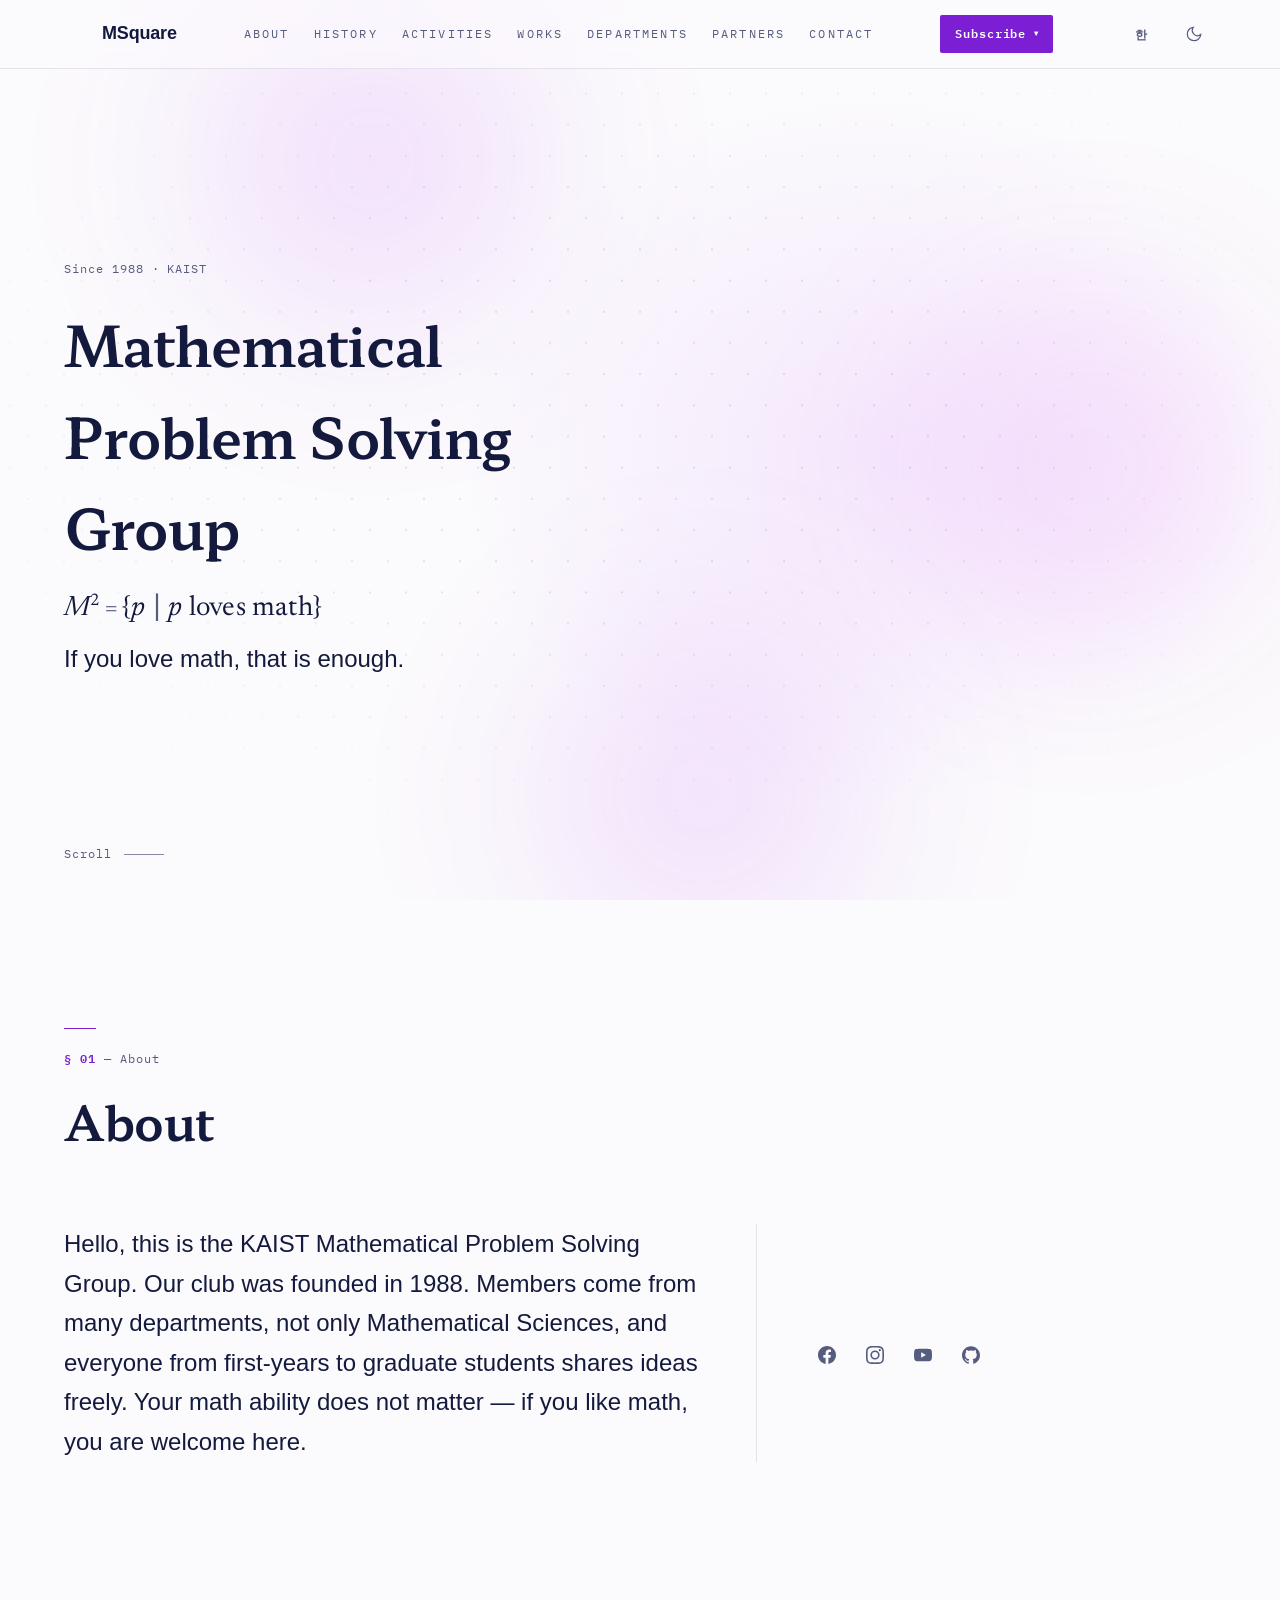
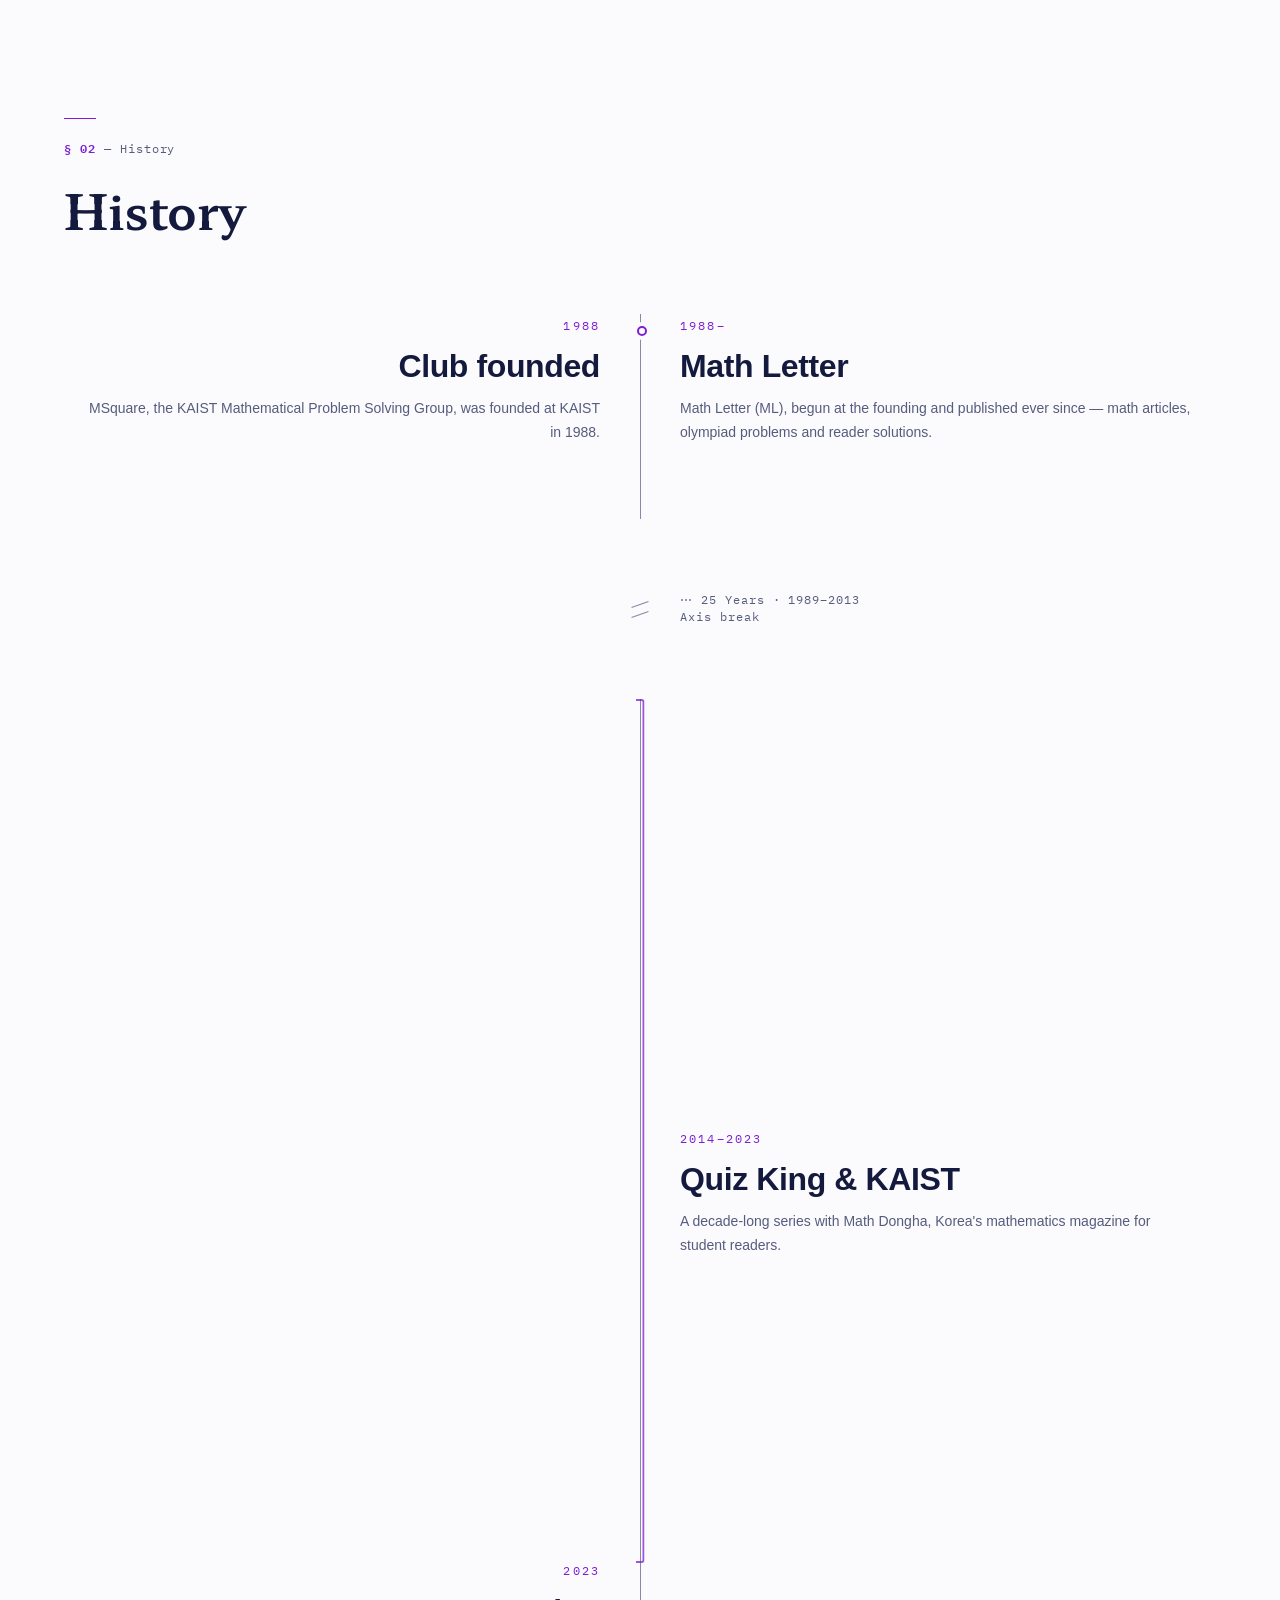
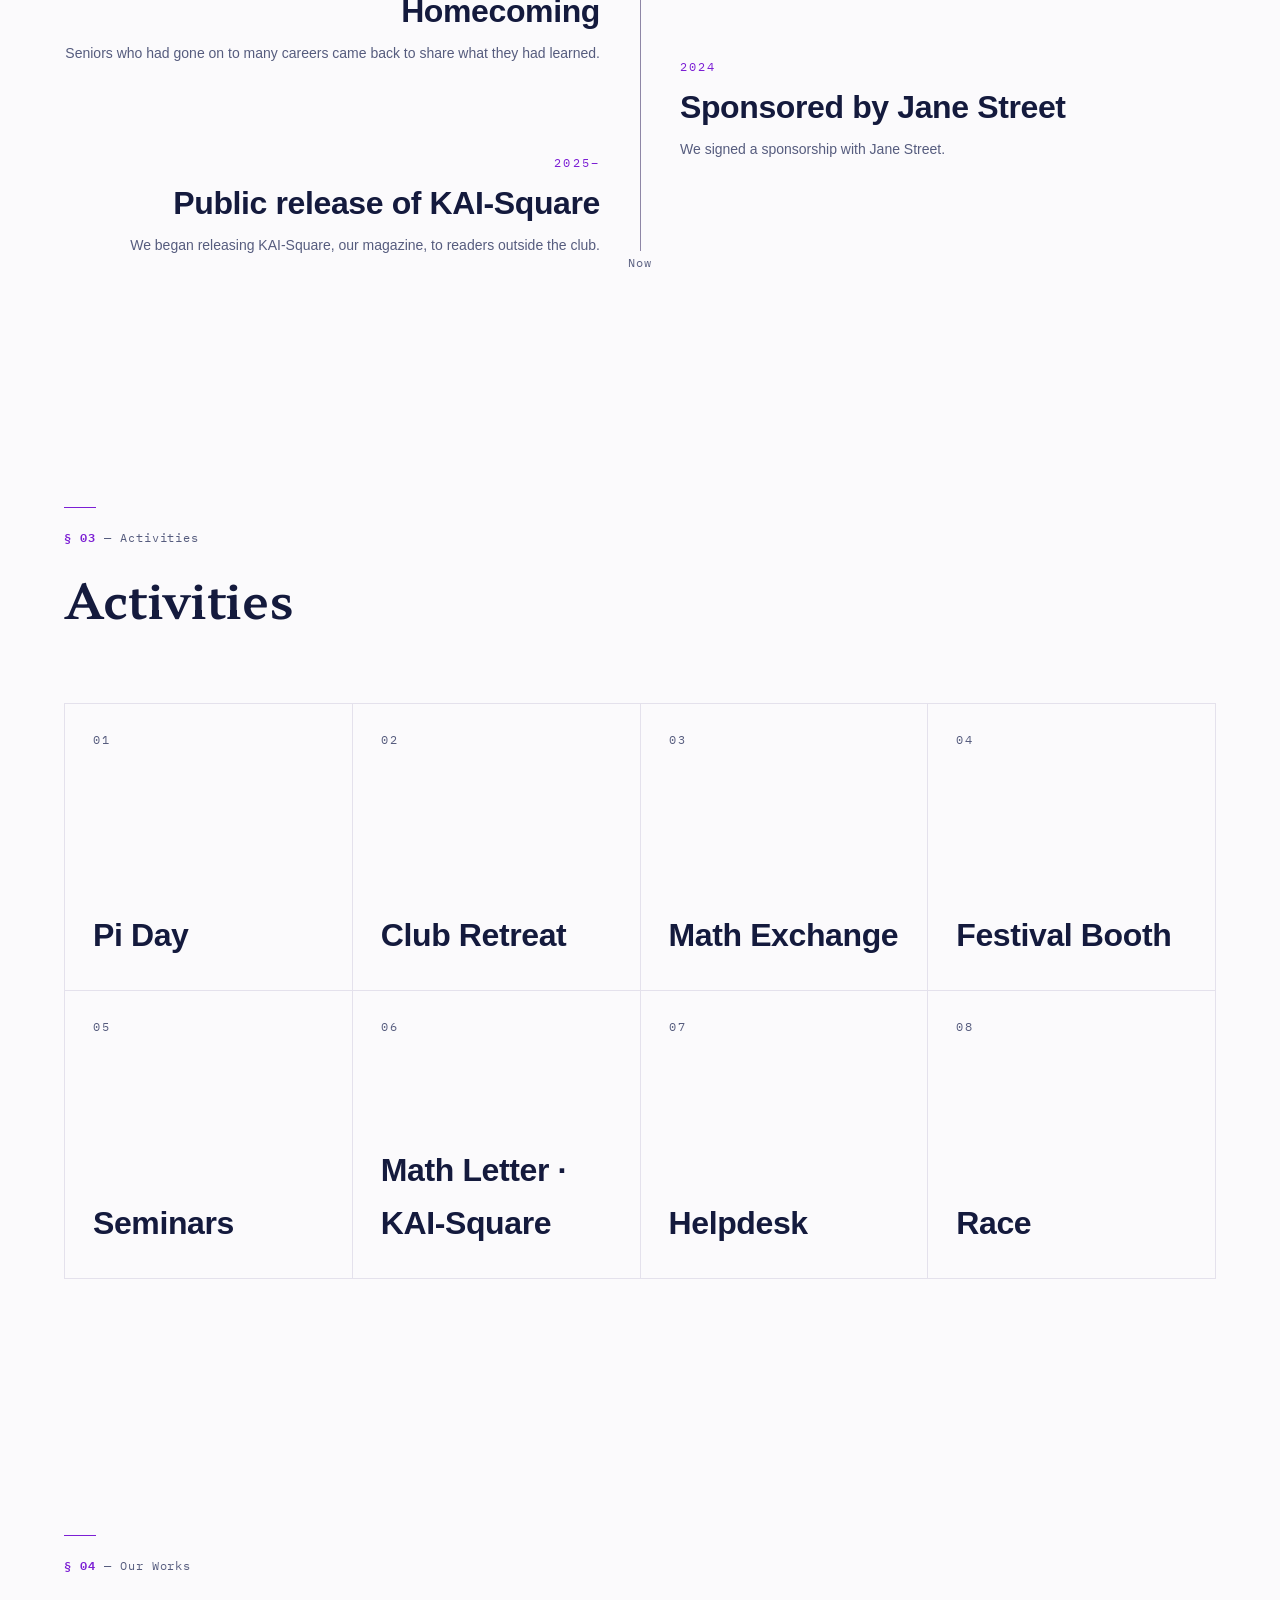
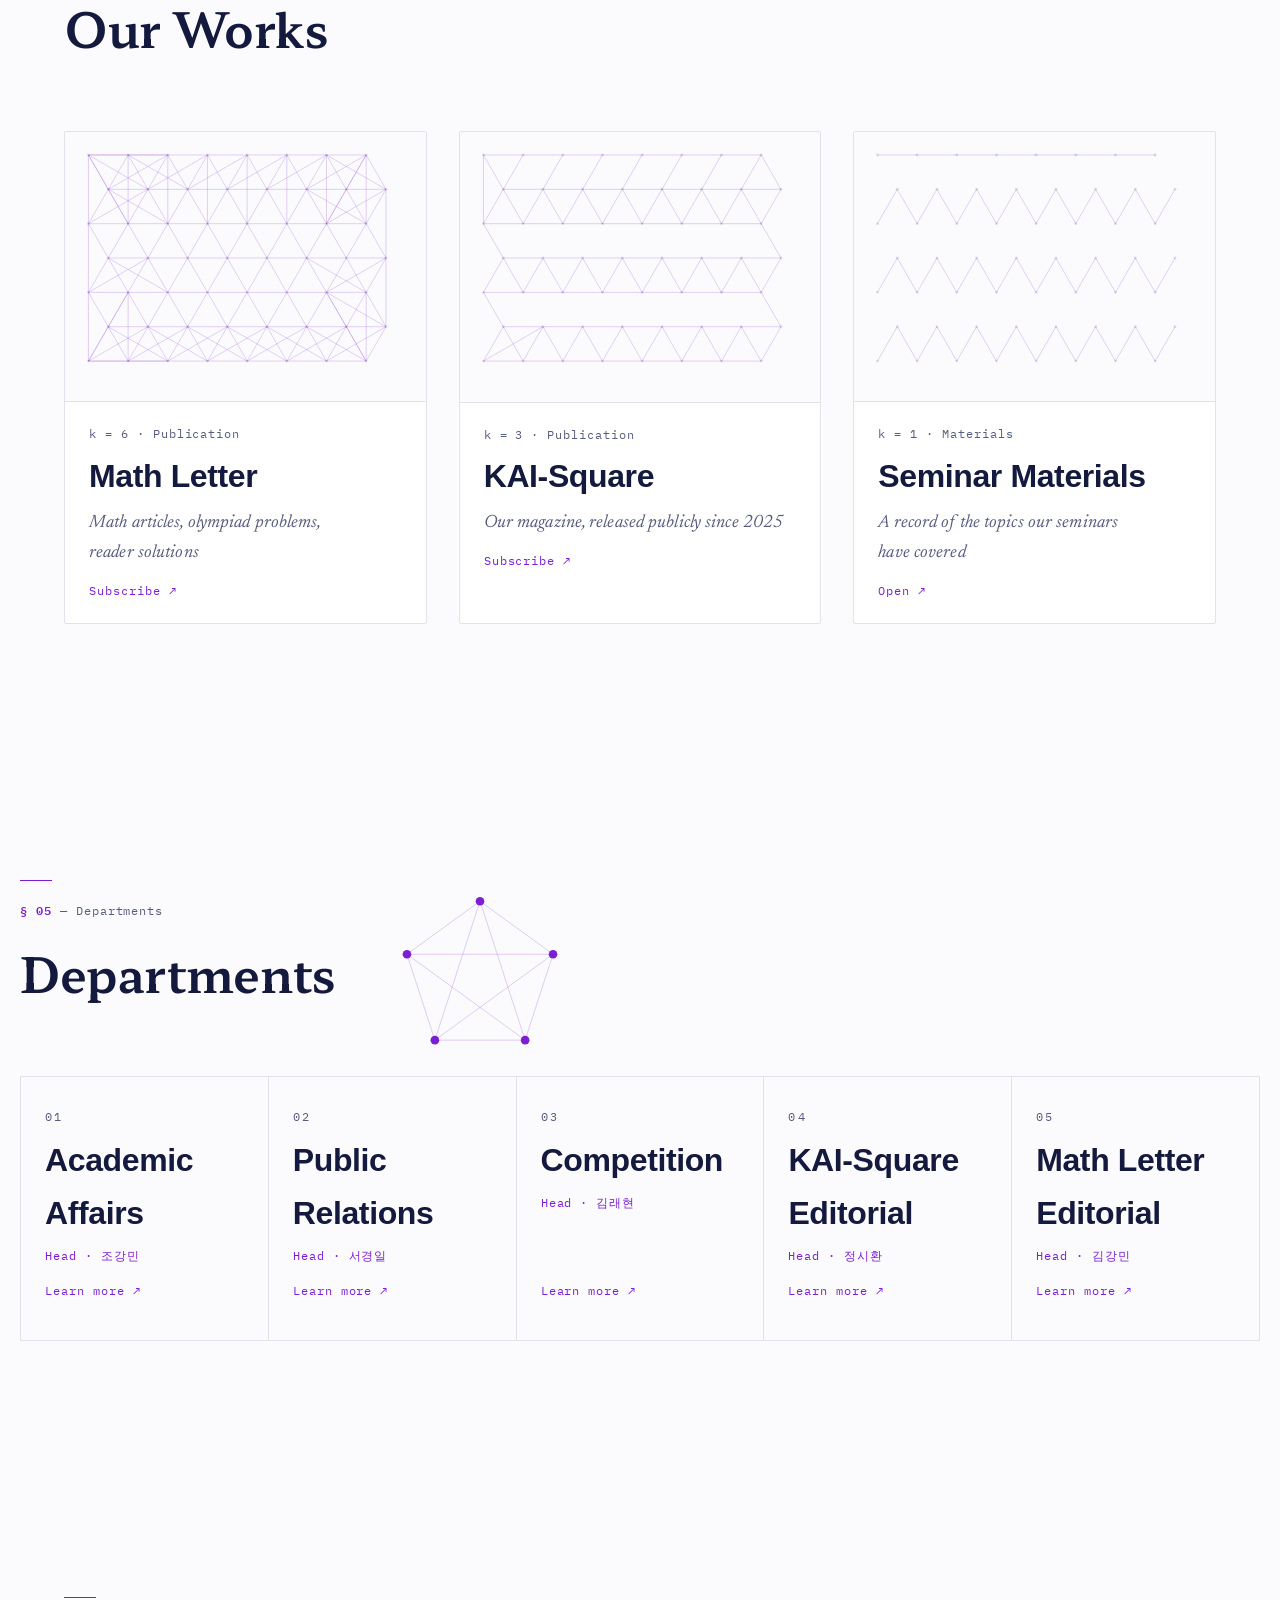
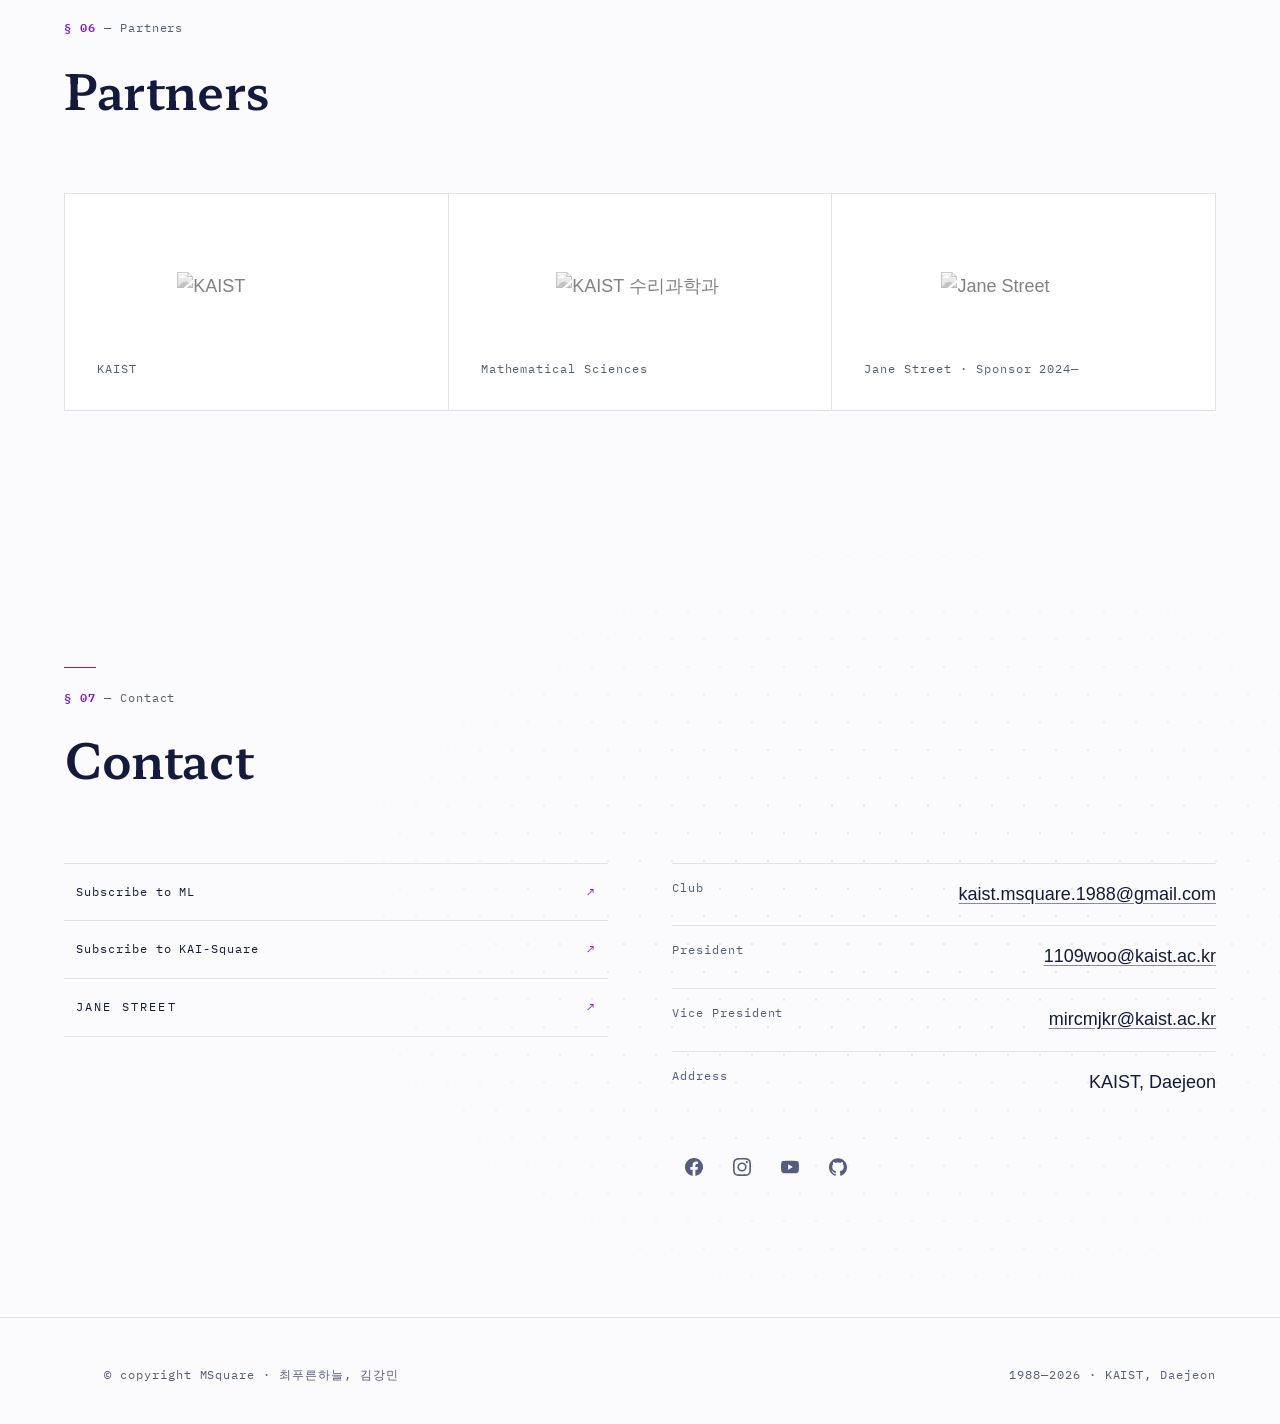
==== commit 345df217: "수학동아 romanizes as Math Dongha Per the club. Appears once, in the 2014-2023 timeline entry's English " ====
--- a/index.html
+++ b/index.html
@@ -174,7 +174,7 @@
         <li class="tl__seg tl-b">
           <div class="tl__axis" aria-hidden="true"></div>
           <span class="tl-bracket" aria-hidden="true"></span>
-          <div class="tl-item reveal" style="--y:2018.5" data-side="r"><span class="tl-item__node" aria-hidden="true"></span><p class="tl-item__yr mono num">2014–2023</p><h3 class="tl-item__ko" data-tr="ko" lang="ko">수학동아 연재</h3><h3 class="tl-item__ko" data-tr="en" lang="en">Quiz King &amp; KAIST</h3><p class="tl-item__desc" data-tr="ko" lang="ko">학생 독자를 위한 수학 잡지 수학동아와 10년 동안 연재를 함께했습니다.</p><p class="tl-item__desc" data-tr="en" lang="en">A decade-long series with Math Donga, Korea's mathematics magazine for student readers.</p></div><div class="tl-item reveal" style="--y:2023" data-side="l"><span class="tl-item__node" aria-hidden="true"></span><p class="tl-item__yr mono num">2023</p><h3 class="tl-item__ko" data-tr="ko" lang="ko">수학문제연구회 홈커밍</h3><h3 class="tl-item__ko" data-tr="en" lang="en">Homecoming</h3><p class="tl-item__desc" data-tr="ko" lang="ko">다양한 진로로 나아간 선배들이 다시 모여 경험을 나눴습니다.</p><p class="tl-item__desc" data-tr="en" lang="en">Seniors who had gone on to many careers came back to share what they had learned.</p></div><div class="tl-item reveal" style="--y:2024" data-side="r"><span class="tl-item__node" aria-hidden="true"></span><p class="tl-item__yr mono num">2024</p><h3 class="tl-item__ko" data-tr="ko" lang="ko">Jane Street 스폰서십 체결</h3><h3 class="tl-item__ko" data-tr="en" lang="en">Sponsored by Jane Street</h3><p class="tl-item__desc" data-tr="ko" lang="ko">Jane Street와 스폰서십을 체결했습니다.</p><p class="tl-item__desc" data-tr="en" lang="en">We signed a sponsorship with Jane Street.</p></div><div class="tl-item reveal" style="--y:2025" data-side="l"><span class="tl-item__node" aria-hidden="true"></span><p class="tl-item__yr mono num">2025–</p><h3 class="tl-item__ko" data-tr="ko" lang="ko">카이스퀘어 대외 발행</h3><h3 class="tl-item__ko" data-tr="en" lang="en">Public release of KAI-Square</h3><p class="tl-item__desc" data-tr="ko" lang="ko">회지 카이스퀘어를 동아리 밖 독자에게도 발행하기 시작했습니다.</p><p class="tl-item__desc" data-tr="en" lang="en">We began releasing KAI-Square, our magazine, to readers outside the club.</p></div>
+          <div class="tl-item reveal" style="--y:2018.5" data-side="r"><span class="tl-item__node" aria-hidden="true"></span><p class="tl-item__yr mono num">2014–2023</p><h3 class="tl-item__ko" data-tr="ko" lang="ko">수학동아 연재</h3><h3 class="tl-item__ko" data-tr="en" lang="en">Quiz King &amp; KAIST</h3><p class="tl-item__desc" data-tr="ko" lang="ko">학생 독자를 위한 수학 잡지 수학동아와 10년 동안 연재를 함께했습니다.</p><p class="tl-item__desc" data-tr="en" lang="en">A decade-long series with Math Dongha, Korea's mathematics magazine for student readers.</p></div><div class="tl-item reveal" style="--y:2023" data-side="l"><span class="tl-item__node" aria-hidden="true"></span><p class="tl-item__yr mono num">2023</p><h3 class="tl-item__ko" data-tr="ko" lang="ko">수학문제연구회 홈커밍</h3><h3 class="tl-item__ko" data-tr="en" lang="en">Homecoming</h3><p class="tl-item__desc" data-tr="ko" lang="ko">다양한 진로로 나아간 선배들이 다시 모여 경험을 나눴습니다.</p><p class="tl-item__desc" data-tr="en" lang="en">Seniors who had gone on to many careers came back to share what they had learned.</p></div><div class="tl-item reveal" style="--y:2024" data-side="r"><span class="tl-item__node" aria-hidden="true"></span><p class="tl-item__yr mono num">2024</p><h3 class="tl-item__ko" data-tr="ko" lang="ko">Jane Street 스폰서십 체결</h3><h3 class="tl-item__ko" data-tr="en" lang="en">Sponsored by Jane Street</h3><p class="tl-item__desc" data-tr="ko" lang="ko">Jane Street와 스폰서십을 체결했습니다.</p><p class="tl-item__desc" data-tr="en" lang="en">We signed a sponsorship with Jane Street.</p></div><div class="tl-item reveal" style="--y:2025" data-side="l"><span class="tl-item__node" aria-hidden="true"></span><p class="tl-item__yr mono num">2025–</p><h3 class="tl-item__ko" data-tr="ko" lang="ko">카이스퀘어 대외 발행</h3><h3 class="tl-item__ko" data-tr="en" lang="en">Public release of KAI-Square</h3><p class="tl-item__desc" data-tr="ko" lang="ko">회지 카이스퀘어를 동아리 밖 독자에게도 발행하기 시작했습니다.</p><p class="tl-item__desc" data-tr="en" lang="en">We began releasing KAI-Square, our magazine, to readers outside the club.</p></div>
           <p class="tl-now mono mono--ko" data-tr="ko" lang="ko" aria-hidden="true">현재</p><p class="tl-now mono mono--ko" data-tr="en" lang="en" aria-hidden="true">Now</p>
         </li>
       </ol>
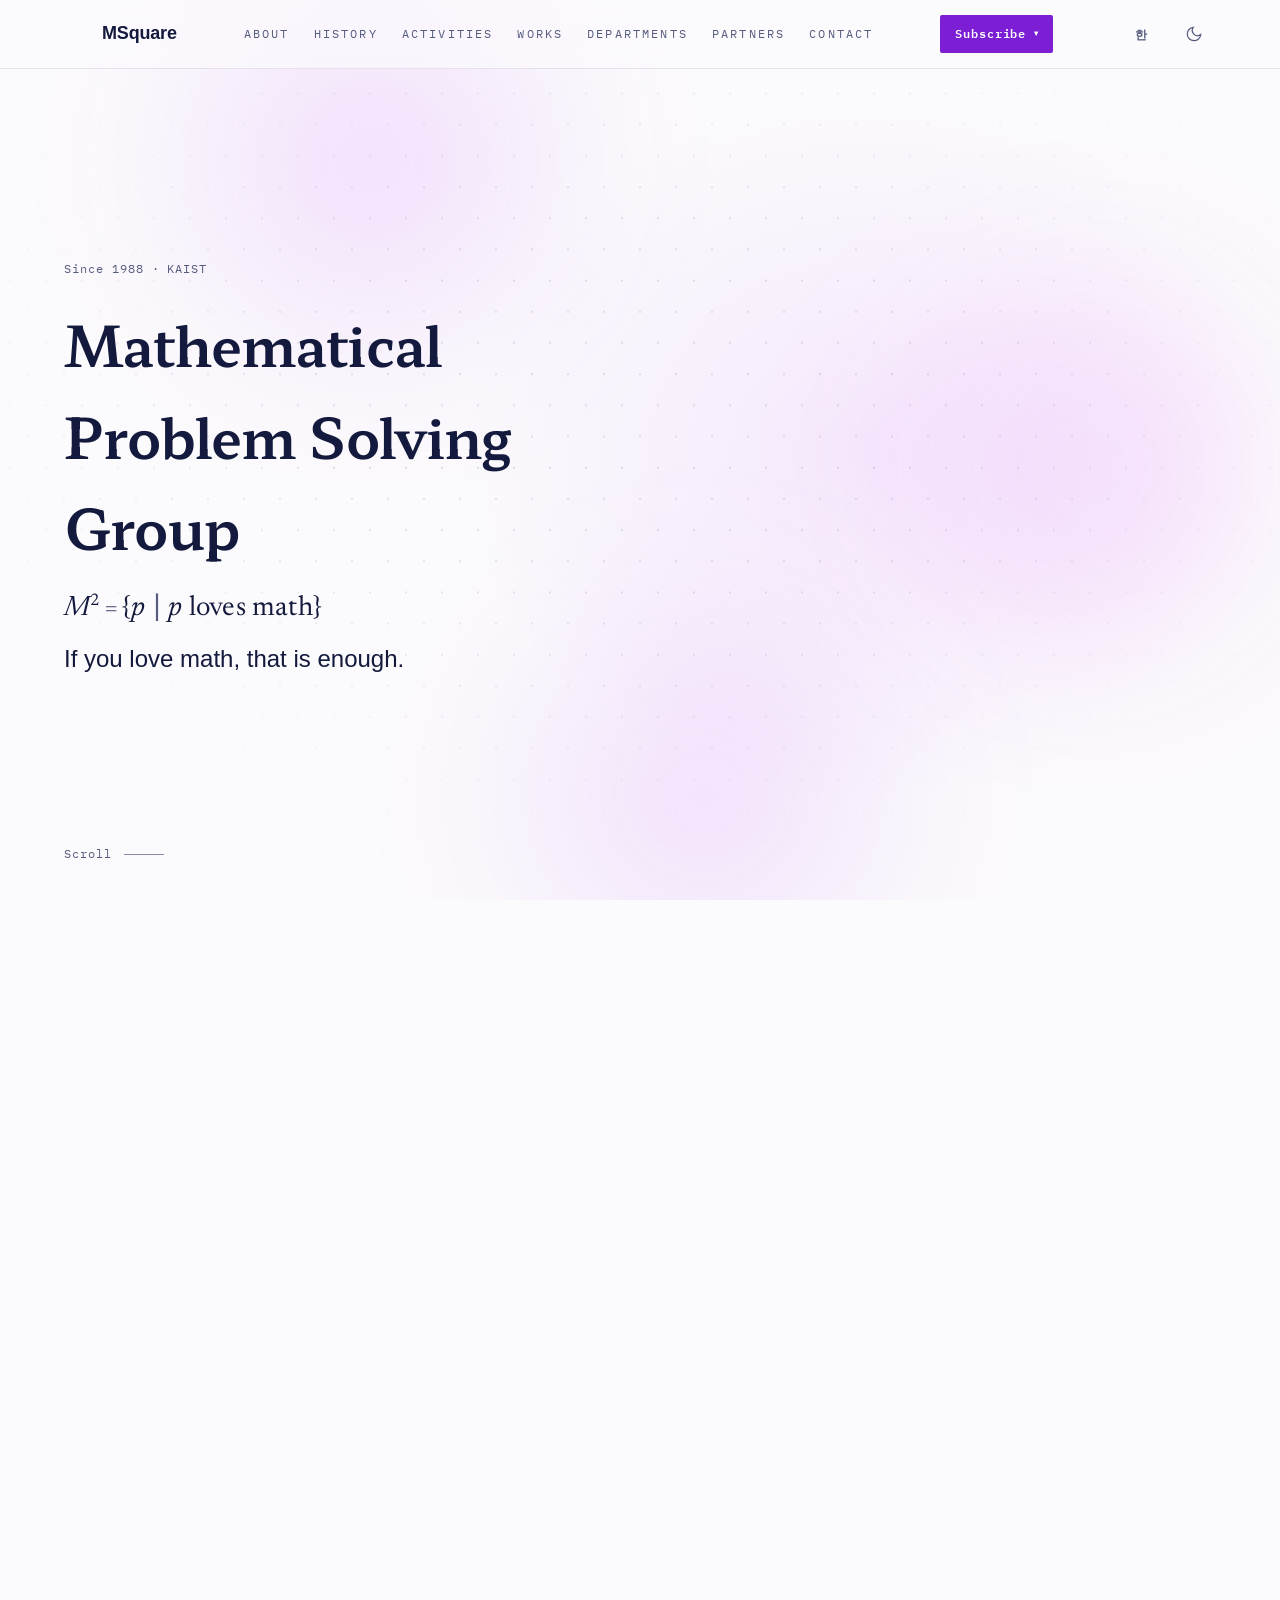
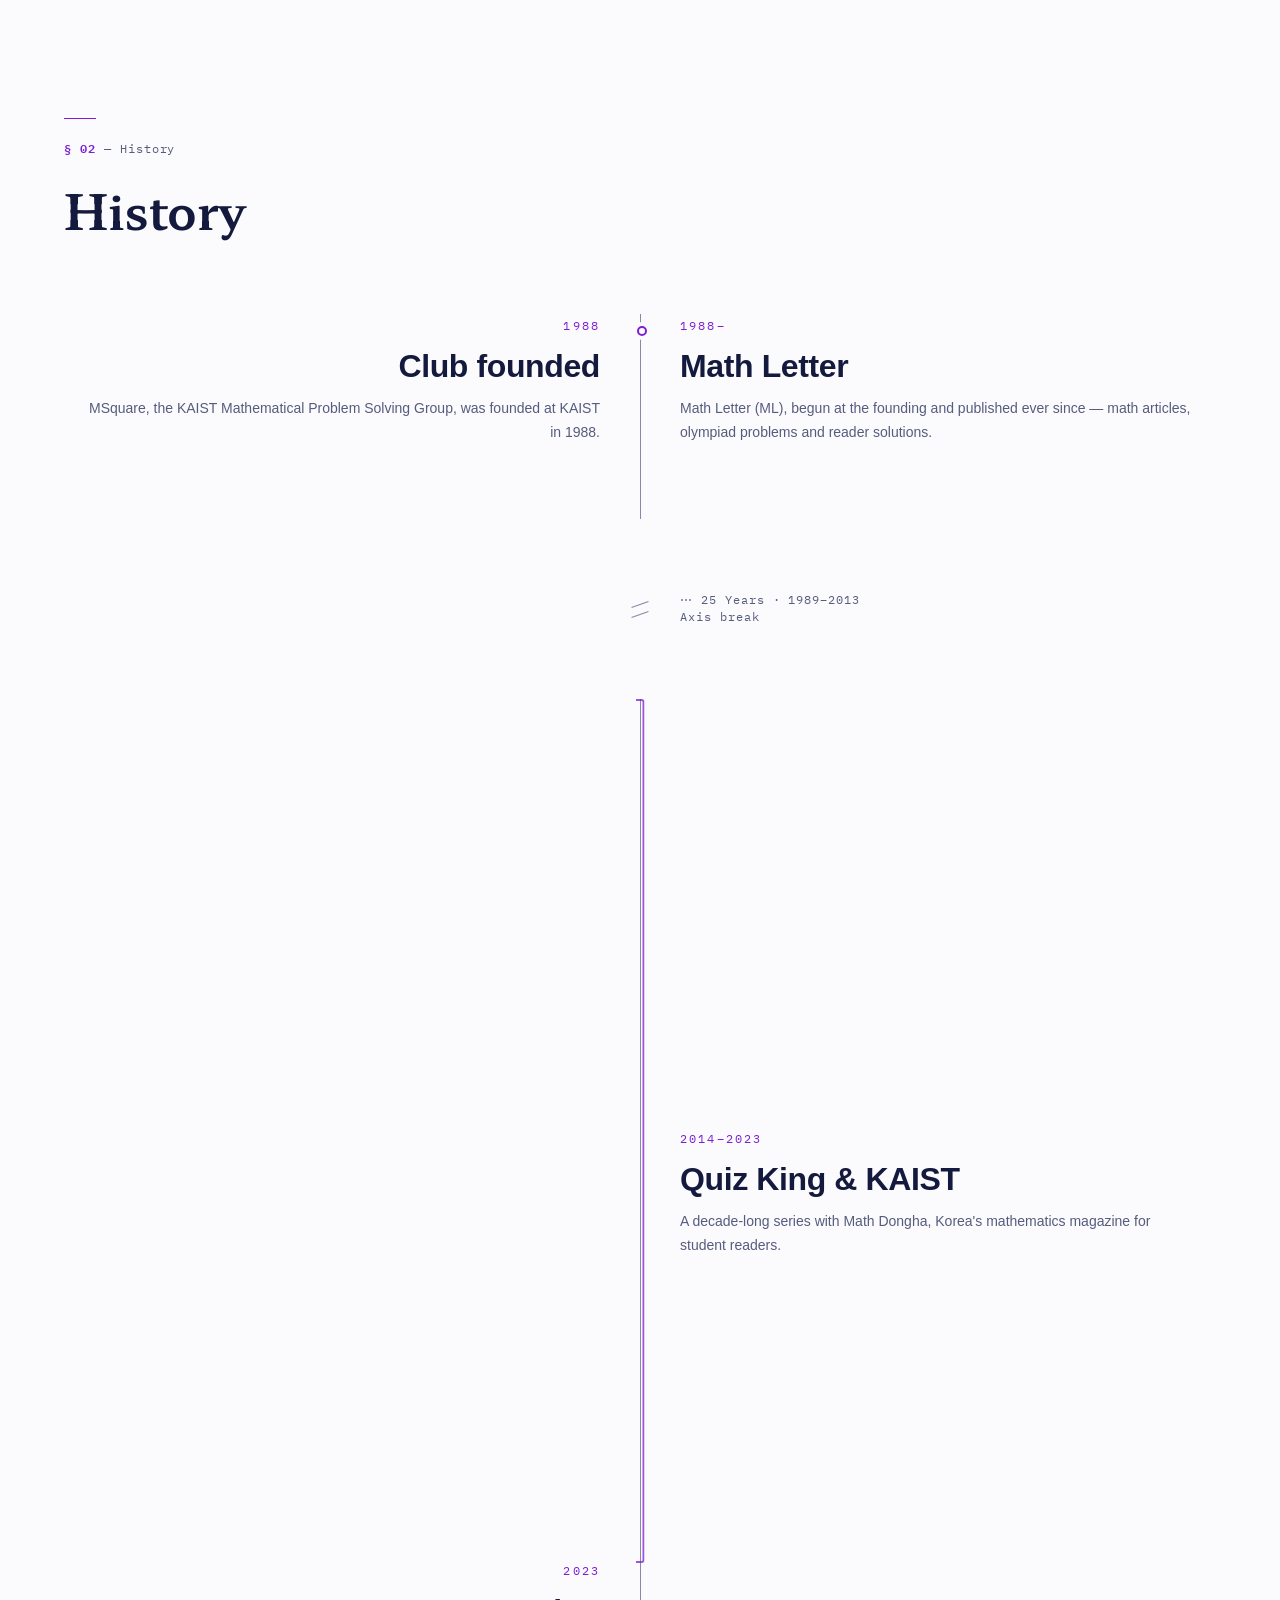
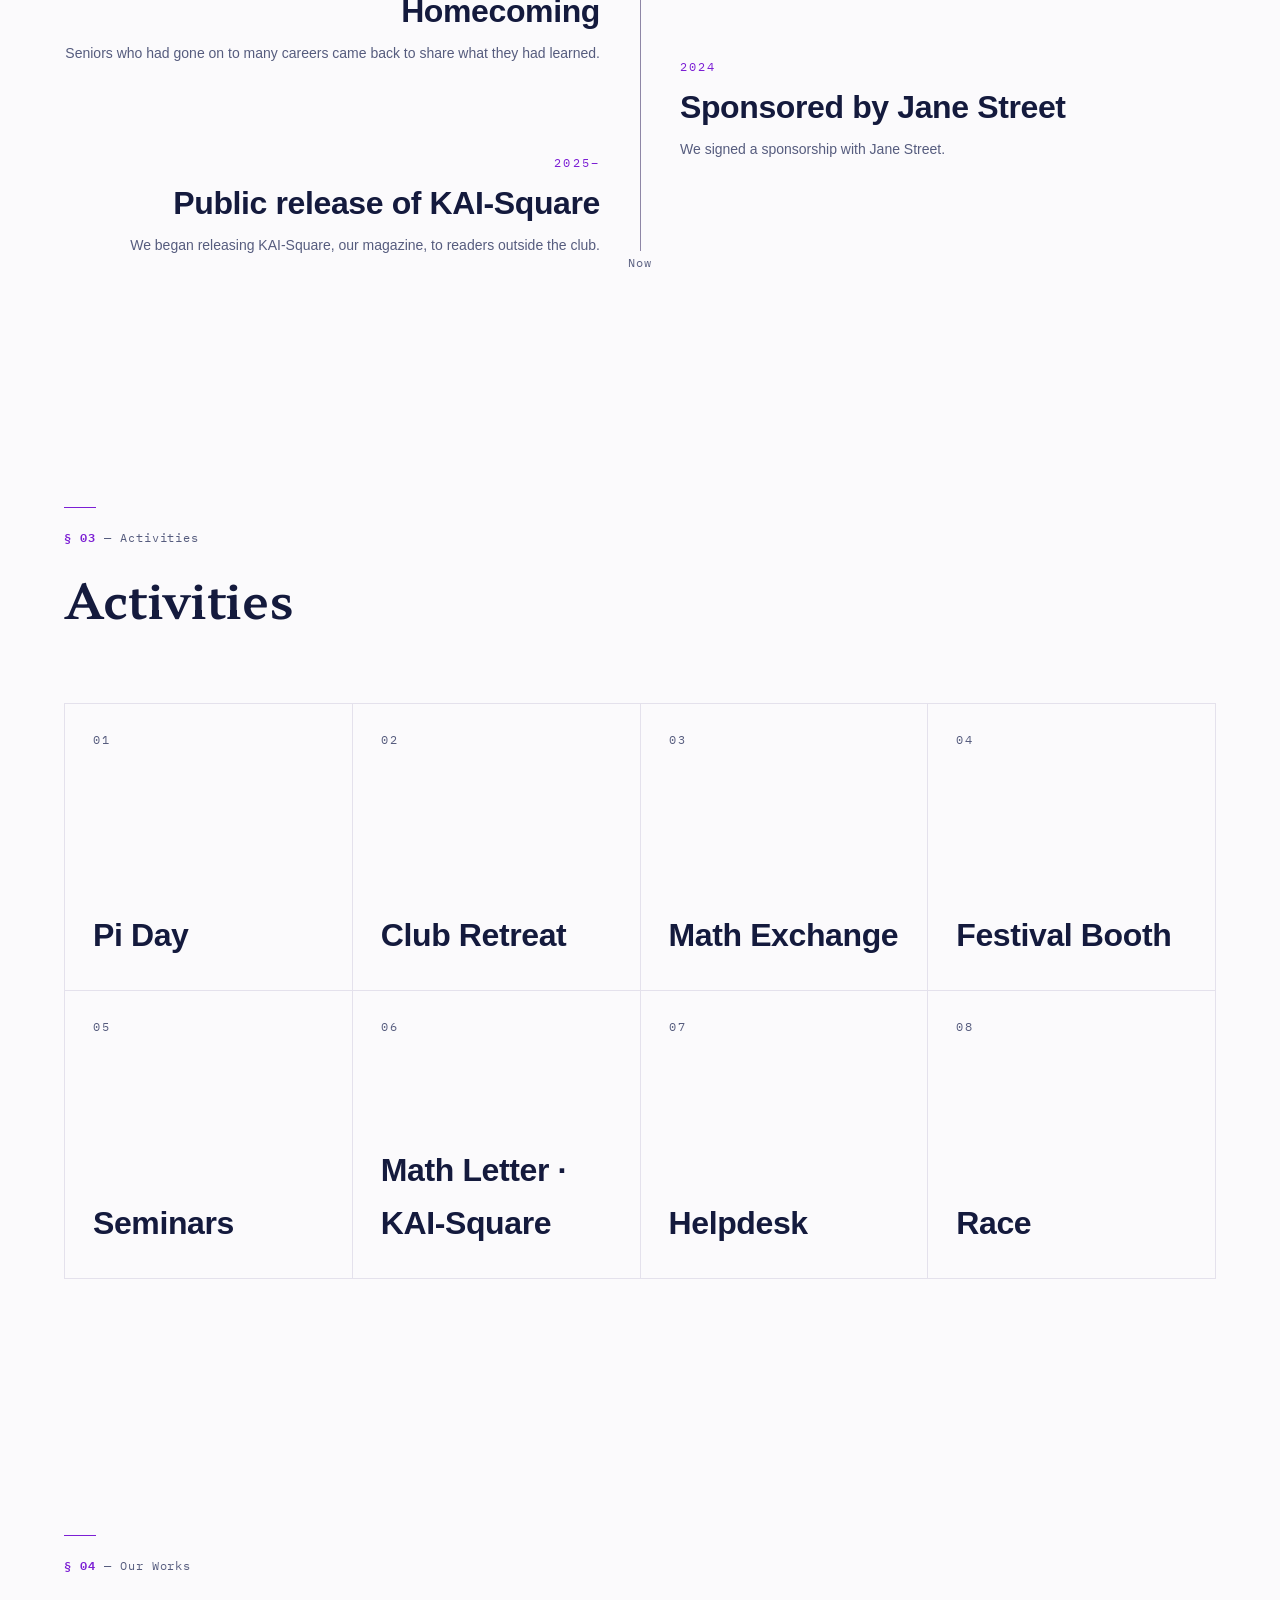
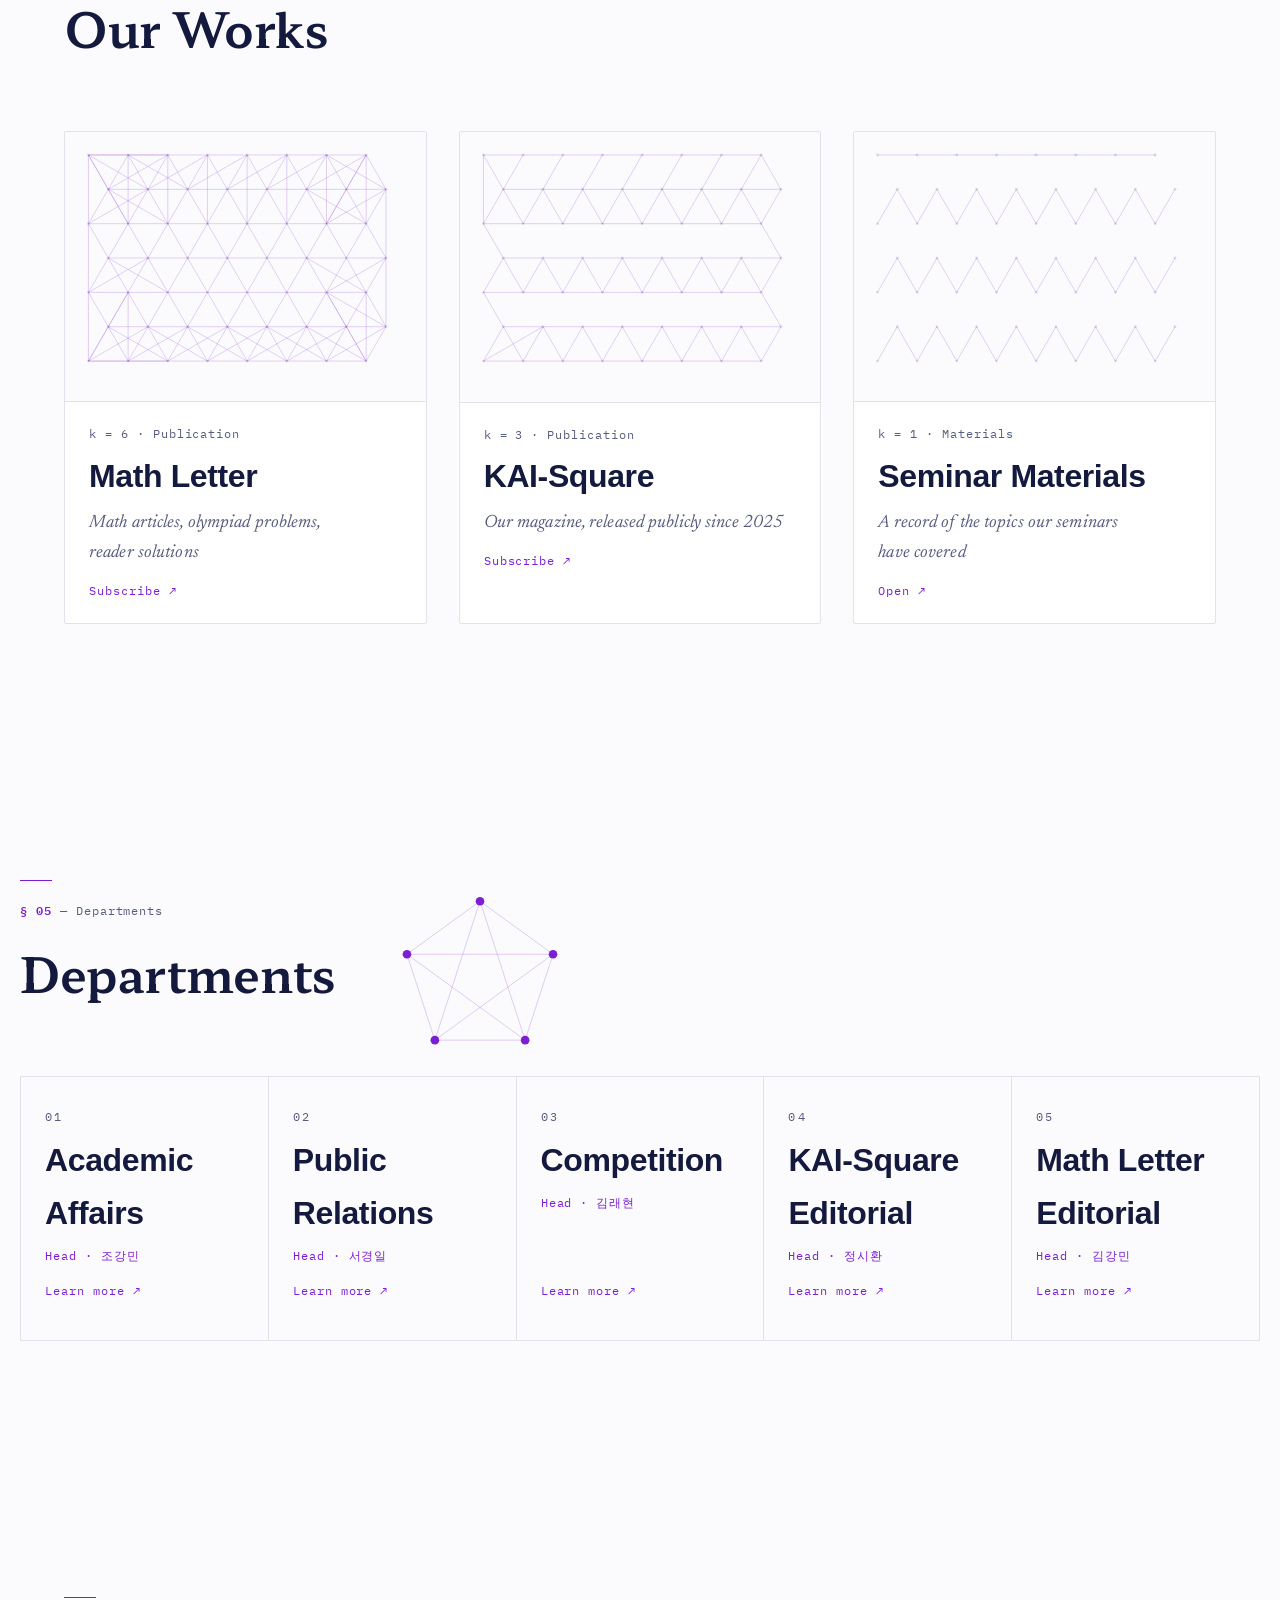
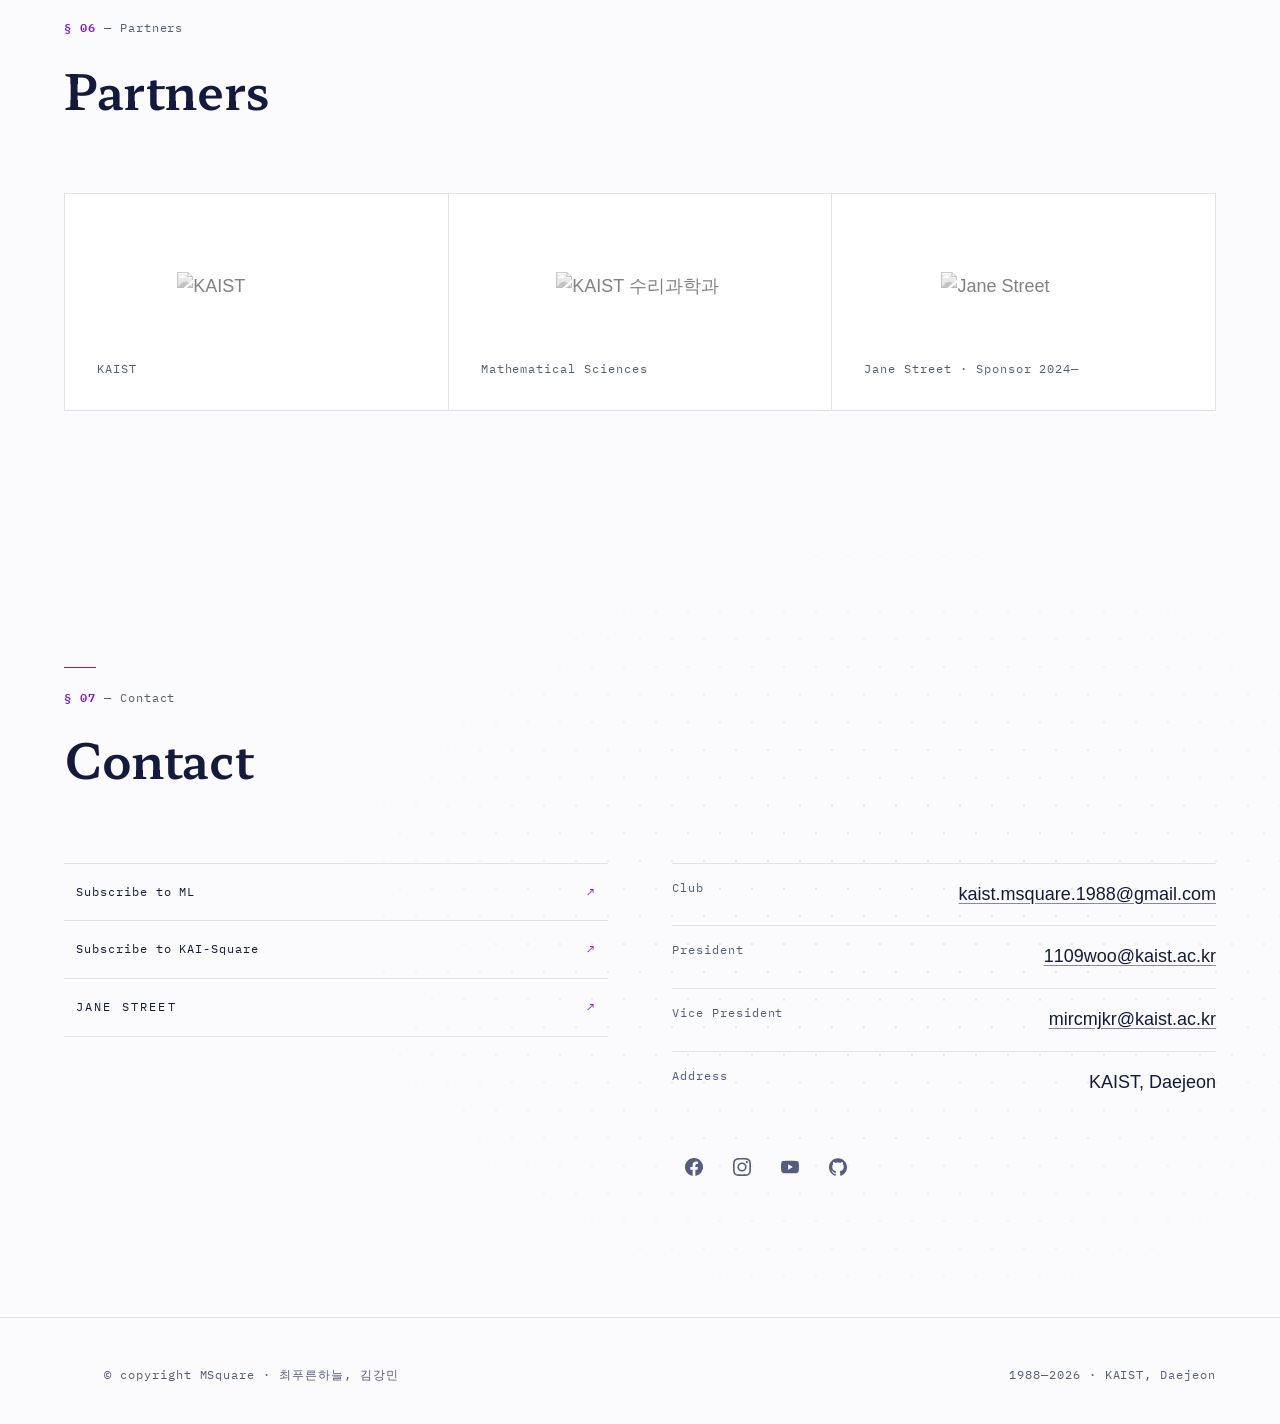
==== commit d07856c5: "Mobile: 10.6 screens down to 8.4, and every tap target now reaches 44px The site was never tuned for" ====
--- a/index.html
+++ b/index.html
@@ -2,7 +2,7 @@
 <html lang="ko" data-lang="ko" class="no-js">
 <head>
 <meta charset="utf-8">
-<meta name="viewport" content="width=device-width, initial-scale=1">
+<meta name="viewport" content="width=device-width, initial-scale=1, viewport-fit=cover">
 <title>KAIST 수학문제연구회 · MSquare</title>
 <meta name="description" content="1988년 창설된 KAIST 수학문제연구회(MSquare). 수학을 좋아하면, 그걸로 충분합니다. KAIST Mathematical Problem Solving Group, founded 1988.">
 <link rel="canonical" href="https://www.msquare.or.kr/">
--- a/assets/css/site.css
+++ b/assets/css/site.css
@@ -937,19 +937,23 @@
    which leaves no room for the description line. The year, the event and its
    English gloss are load-bearing; the description is not. */
 @media (max-width: 900px) {
-  :root { --tl-year: 104px; }
-  [data-lang="en"] { --tl-year: 124px; }
+  :root { --tl-year: 66px; }
+  [data-lang="en"] { --tl-year: 76px; }
   .tl-item__desc { display: none; }
-  .tl-b .tl-item { max-height: 92px; }
-  [data-lang="en"] .tl-b .tl-item { max-height: 112px; }
+  .tl-b .tl-item { max-height: 58px; }
+  [data-lang="en"] .tl-b .tl-item { max-height: 66px; }
+  /* the cluster card must fit a 1-year pitch: smaller title, tighter year gap */
+  .tl-b .tl-item__ko { font-size: var(--step-1); line-height: 1.25; }
+  .tl-b .tl-item__yr { margin-bottom: .1rem; }
+  .tl-break { height: 120px; }   /* the declared break needs less runway here */
 }
 /* At 320px the longest title (Jane Street 스폰서십 체결) wraps to two lines and
    overruns the cap, which would silently clip it. Raise both, together. */
 @media (max-width: 380px) {
-  :root { --tl-year: 132px; }
-  [data-lang="en"] { --tl-year: 140px; }
-  .tl-b .tl-item { max-height: 118px; }
-  [data-lang="en"] .tl-b .tl-item { max-height: 126px; }
+  :root { --tl-year: 88px; }
+  [data-lang="en"] { --tl-year: 96px; }
+  .tl-b .tl-item { max-height: 80px; }
+  [data-lang="en"] .tl-b .tl-item { max-height: 88px; }
 }
 
 /* The 2014–2023 entry is an INTERVAL, so it is drawn as one. This bracket is
@@ -1402,3 +1406,111 @@
 .partner:active { transform: scale(.99);                   transition-duration: 90ms; }
 .action:active  { background: color-mix(in oklab, var(--accent) 15%, transparent); }
 
+
+/* ==========================================================================
+   MOBILE COMFORT  (phones only — every rule is inside a max-width query, so
+   the desktop layout is byte-identical to before)
+
+   Measured before: 8966px = 10.6 screens at 390x844, with 10 tap targets
+   under the 44px minimum. The page was not badly designed for phones so much
+   as never *tuned* for them: desktop's generous section rhythm was pinned to
+   its floor and still cost 160px a section, and several links inherited a
+   text-sized hit area.
+   ========================================================================== */
+@media (max-width: 640px) {
+  /* --- vertical rhythm: the single biggest win, 8 sections x 64px --- */
+  section { padding-block: 3rem; }
+  .head { margin-bottom: 1.5rem; }
+  .head::before { margin-bottom: .75rem; }
+  .head__eyebrow { margin-bottom: .5rem; }
+  .about__grid { gap: 2rem; }
+  .about__rule { margin-block: 1.5rem; }
+  .about__side { gap: 1.5rem; }
+  .contact__grid { gap: 2rem; }
+  .contact__social { margin-top: 1.25rem; }
+  .foot { padding-block: 2rem 1.75rem; }
+
+  /* --- reading: shorter measure wants tighter leading, and the mono label
+         tier (over half the page's text lines) was set below comfort --- */
+  body { line-height: 1.72; }
+  .about__ko, .dintro, .hero__gloss { line-height: 1.7; }
+  :root { --step--2: .8125rem; }        /* 12 -> 13px */
+  .mono { line-height: 1.3; }           /* keeps the same line box as before */
+  .mono--ko { letter-spacing: .03em; }  /* Latin .mono keeps its .18em identity */
+
+  /* --- activities: 8 squares become a numbered index. Same eight items, same
+         descriptions (already always-visible on touch), a third of the height.
+         justify-content must be reset: the base rule is space-between, which
+         in row direction throws the number and the text to opposite edges. --- */
+  .act {
+    aspect-ratio: auto;
+    min-height: 0;
+    flex-direction: row;
+    align-items: baseline;
+    justify-content: flex-start;
+    gap: 1rem;
+    padding: 1.125rem 1.25rem;
+  }
+  .act > div { flex: 1 1 auto; min-width: 0; }
+  .act__i { flex: none; }
+  .act__ko { font-size: var(--step-1); line-height: 1.3; }
+  /* In the row layout the tagline always shows. Gating it on hover only made
+     sense for the tall desktop cards; on a narrow screen "hover to reveal"
+     strands the text on any device that reports hover:hover but is hand-held
+     (touch laptops, some tablets) — and there is room for it here. */
+  .act__desc { max-height: none; opacity: 1; }
+
+  /* --- works: the generated covers are decorative, so they yield first --- */
+  .works { gap: 1.25rem; }
+  .work__cover { aspect-ratio: 16 / 9; }
+  .work__body { padding: 1.25rem; }
+}
+
+/* --- touch targets: every one of the 10 measured under 44px ---------------- */
+@media (max-width: 1023px) {
+  .nav__brand { min-height: 44px; flex: 0 1 auto; min-width: 0; }
+  .nav__brand > span { min-width: 0; overflow: hidden; text-overflow: ellipsis; white-space: nowrap; }
+  .nav__burger {
+    display: flex;
+    align-items: center;
+    min-height: 44px;
+    padding: .625rem;
+    white-space: nowrap;
+  }
+  .nav__in { flex-wrap: nowrap; }
+  .nav__burger, .nav__tools { flex: 0 0 auto; }
+  /* the .no-js overrides further down must keep winning — they come later */
+}
+@media (max-width: 380px) {
+  .nav__brand > span { display: none; }   /* the mark alone is the home link */
+  .nav__brand { min-width: 44px; justify-content: center; }
+}
+@media (max-width: 768px) {
+  /* the three email links were 19px hairlines — the worst targets on the site */
+  .dl dt, .dl dd { display: flex; align-items: center; min-height: 56px; padding-block: .5rem; }
+  .dl dd { justify-content: flex-end; }
+  .dl dd a { display: flex; align-items: center; justify-content: flex-end; flex: 1; min-height: 44px; }
+}
+@media (pointer: coarse) {
+  .nav__cta summary { min-height: 44px; }
+  /* the whole department row becomes the target, not the link in its corner */
+  .dept { position: relative; }
+  .dept__more { min-height: 44px; display: inline-flex; align-items: center; }
+  .dept__more::after { content: ""; position: absolute; inset: 0; z-index: 1; }
+  .dback { display: inline-flex; align-items: center; min-height: 44px; padding-inline: .5rem; margin-inline: -.5rem; }
+  /* kill the ~300ms tap-commit delay on everything interactive */
+  a, button, summary, .act { touch-action: manipulation; }
+}
+
+/* --- notched phones: opt into the full screen, then pay for it on every
+       fixed edge, or the home indicator eats the back-to-top button --- */
+@supports (padding: env(safe-area-inset-bottom)) {
+  .nav__in { padding-left: env(safe-area-inset-left, 0px); padding-right: env(safe-area-inset-right, 0px); }
+  .top {
+    right: calc(1.5rem + env(safe-area-inset-right, 0px));
+    bottom: calc(1.5rem + env(safe-area-inset-bottom, 0px));
+  }
+  @media (max-width: 1023px) {
+    .nav__nav { padding-bottom: calc(2rem + env(safe-area-inset-bottom, 0px)); }
+  }
+}
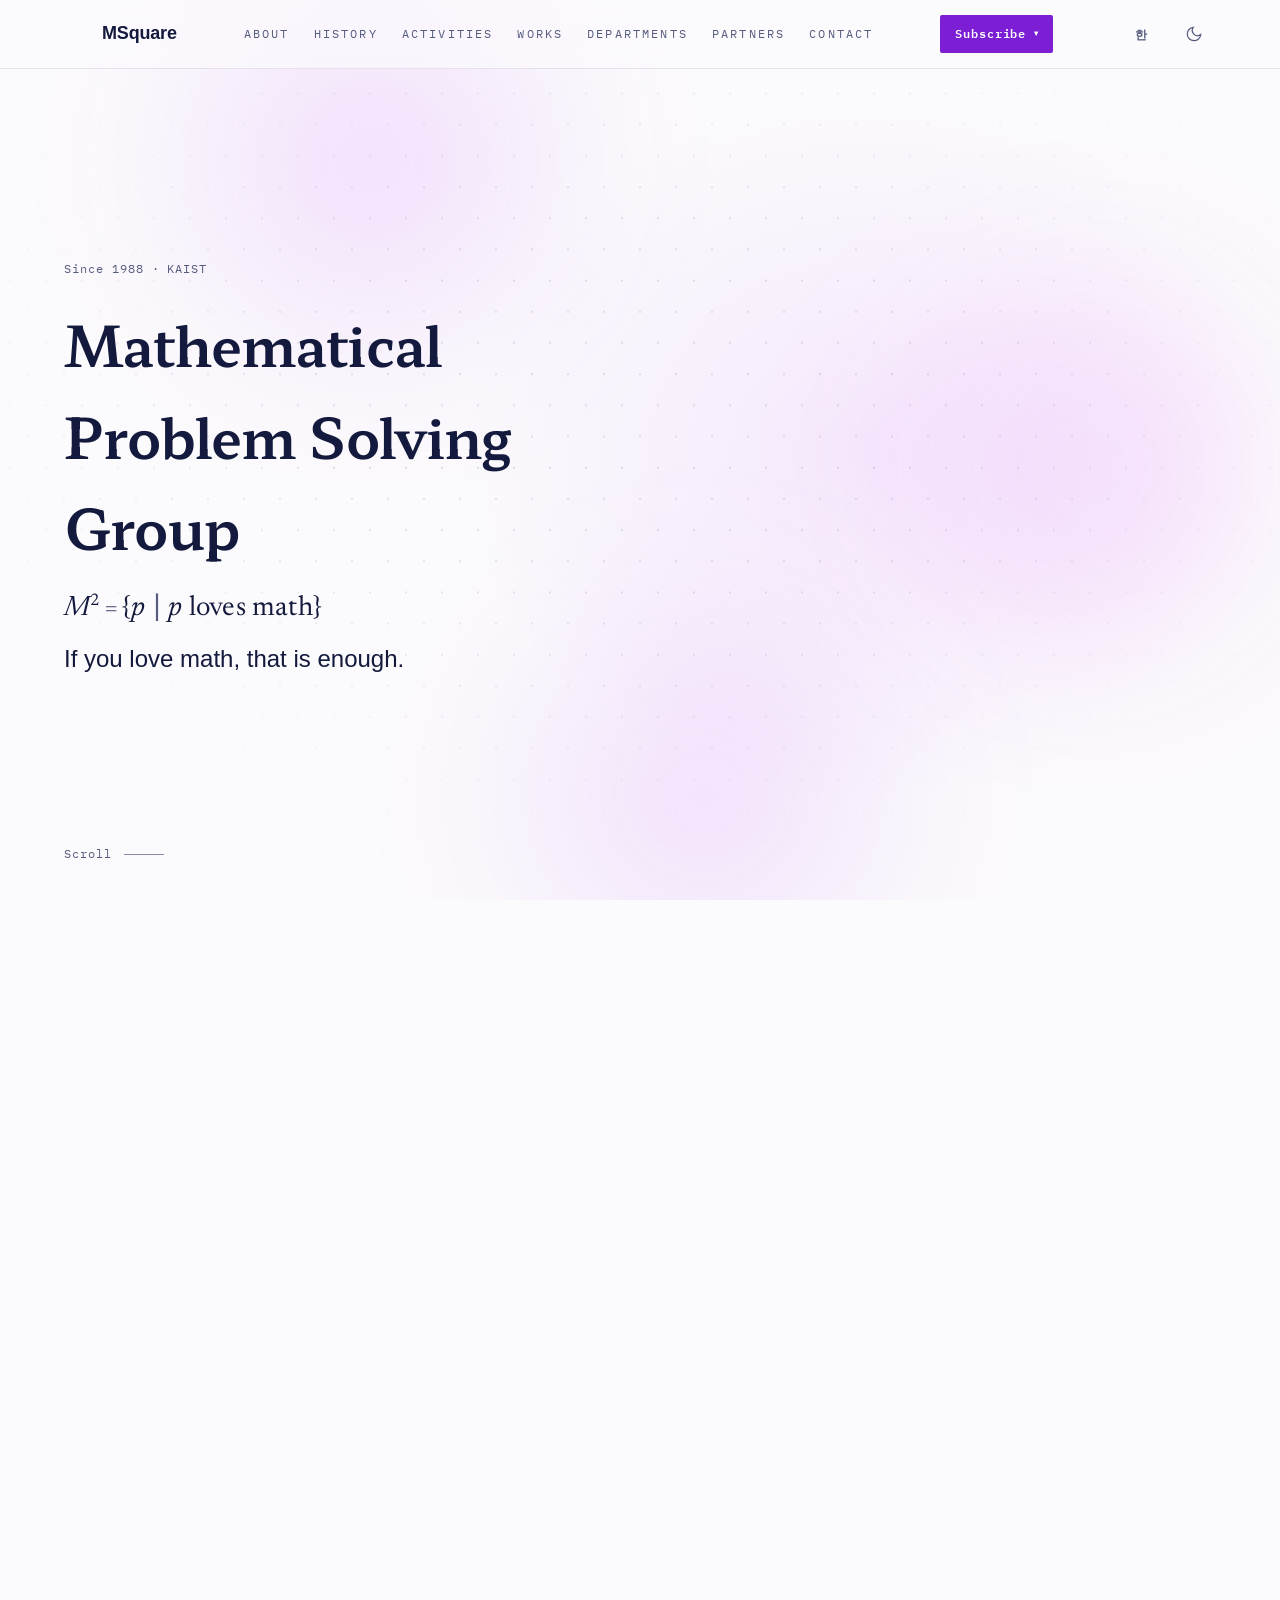
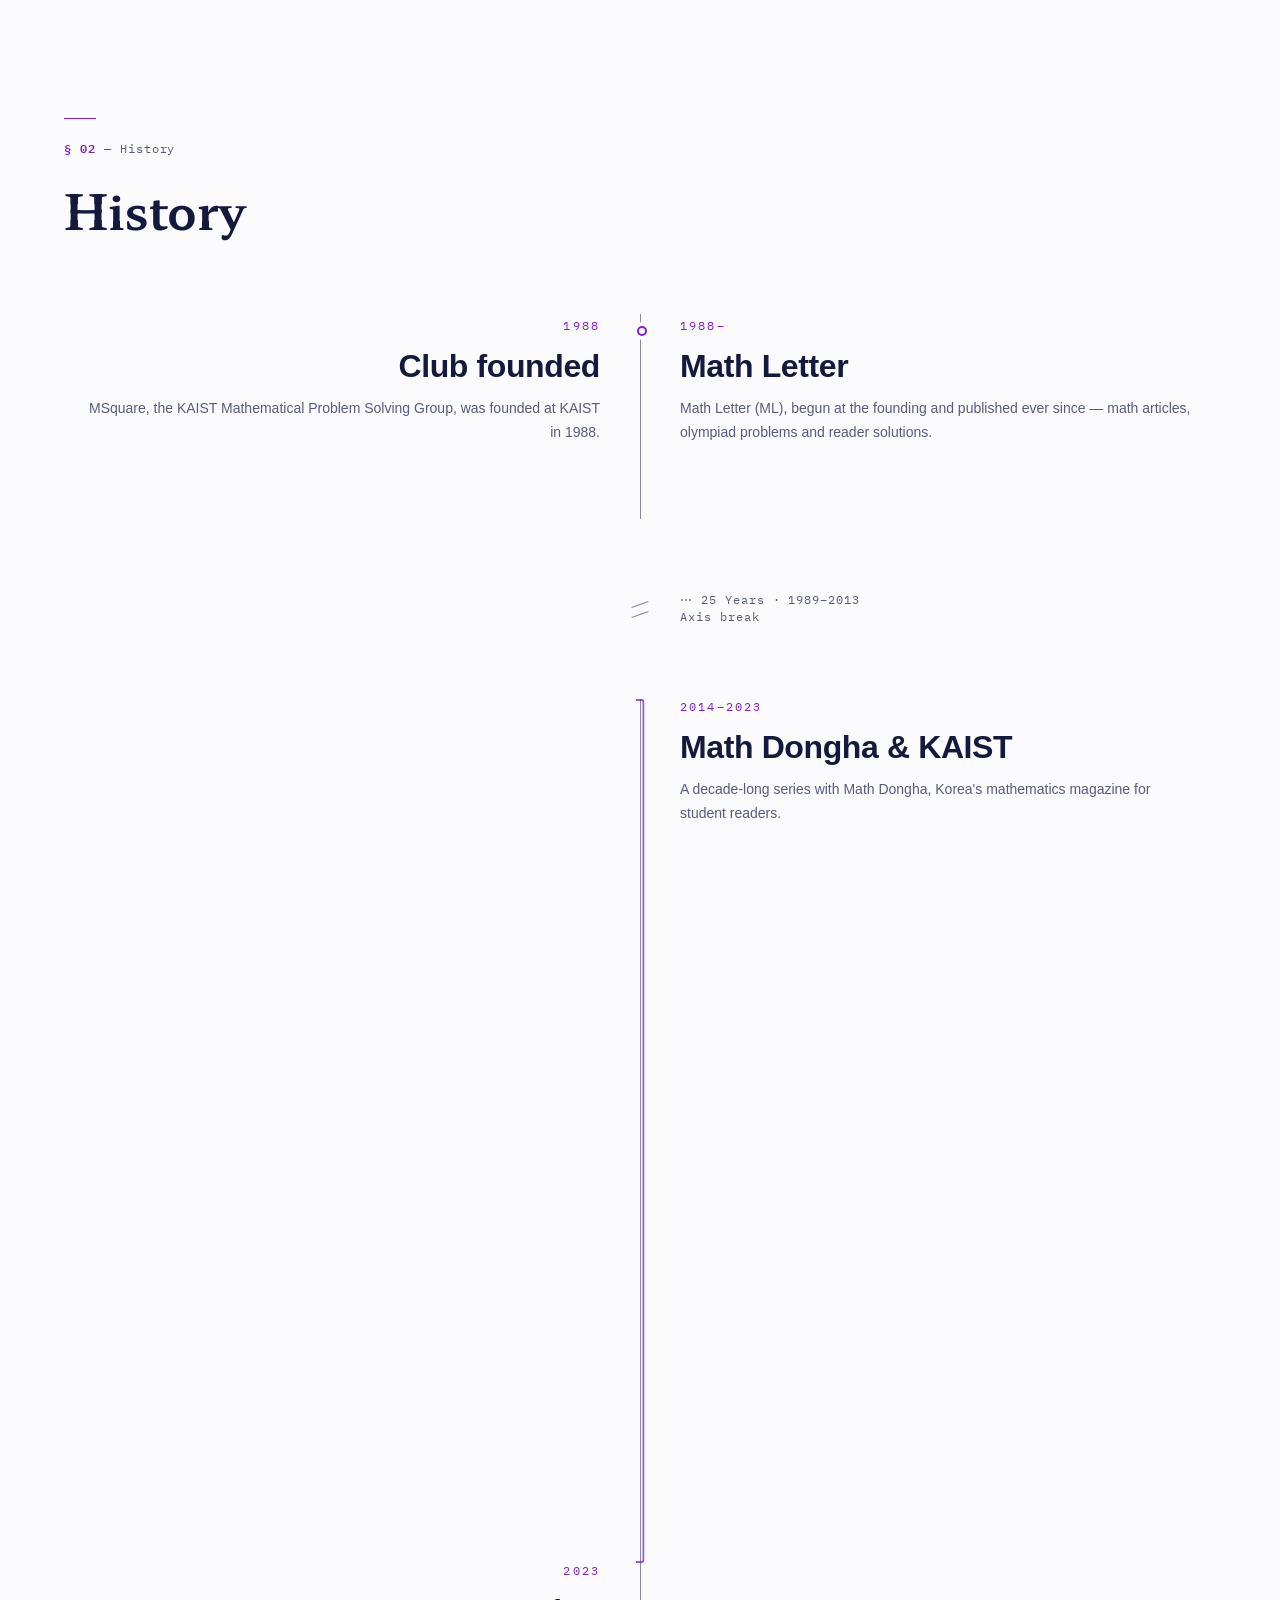
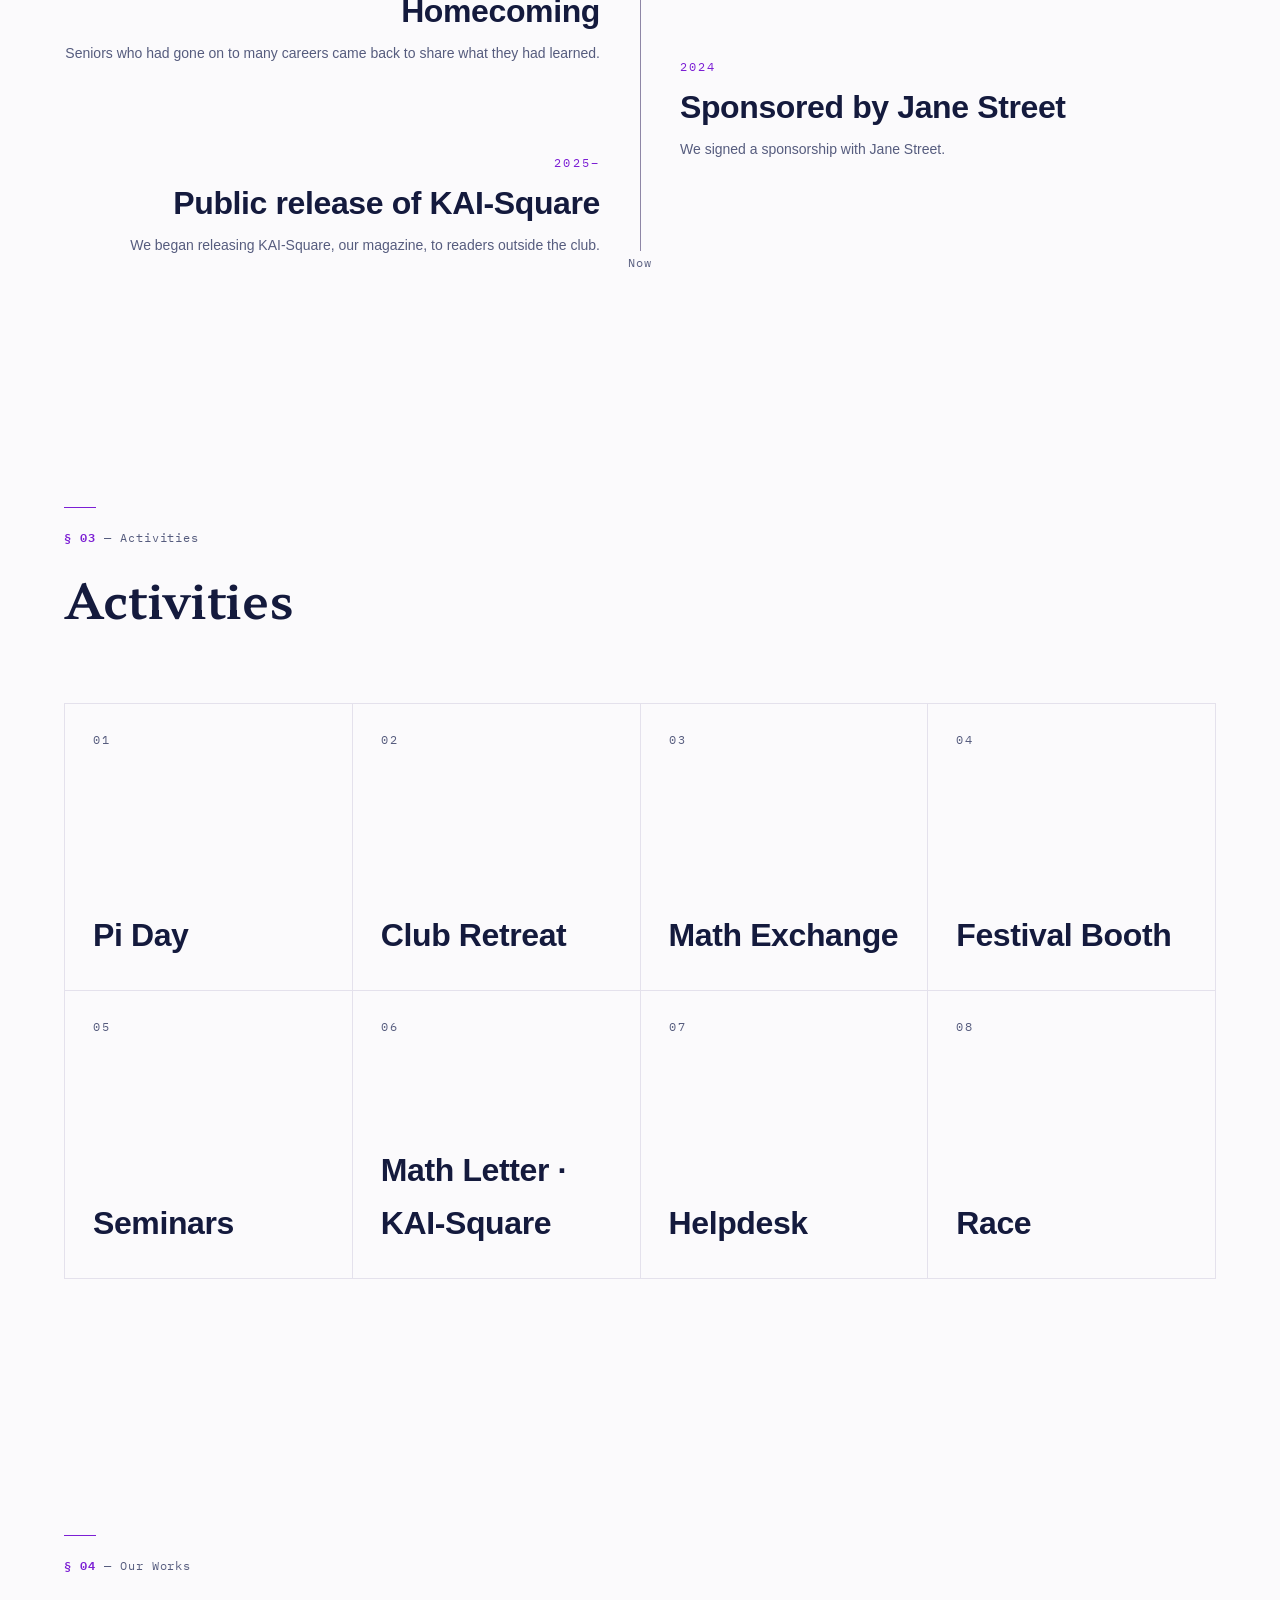
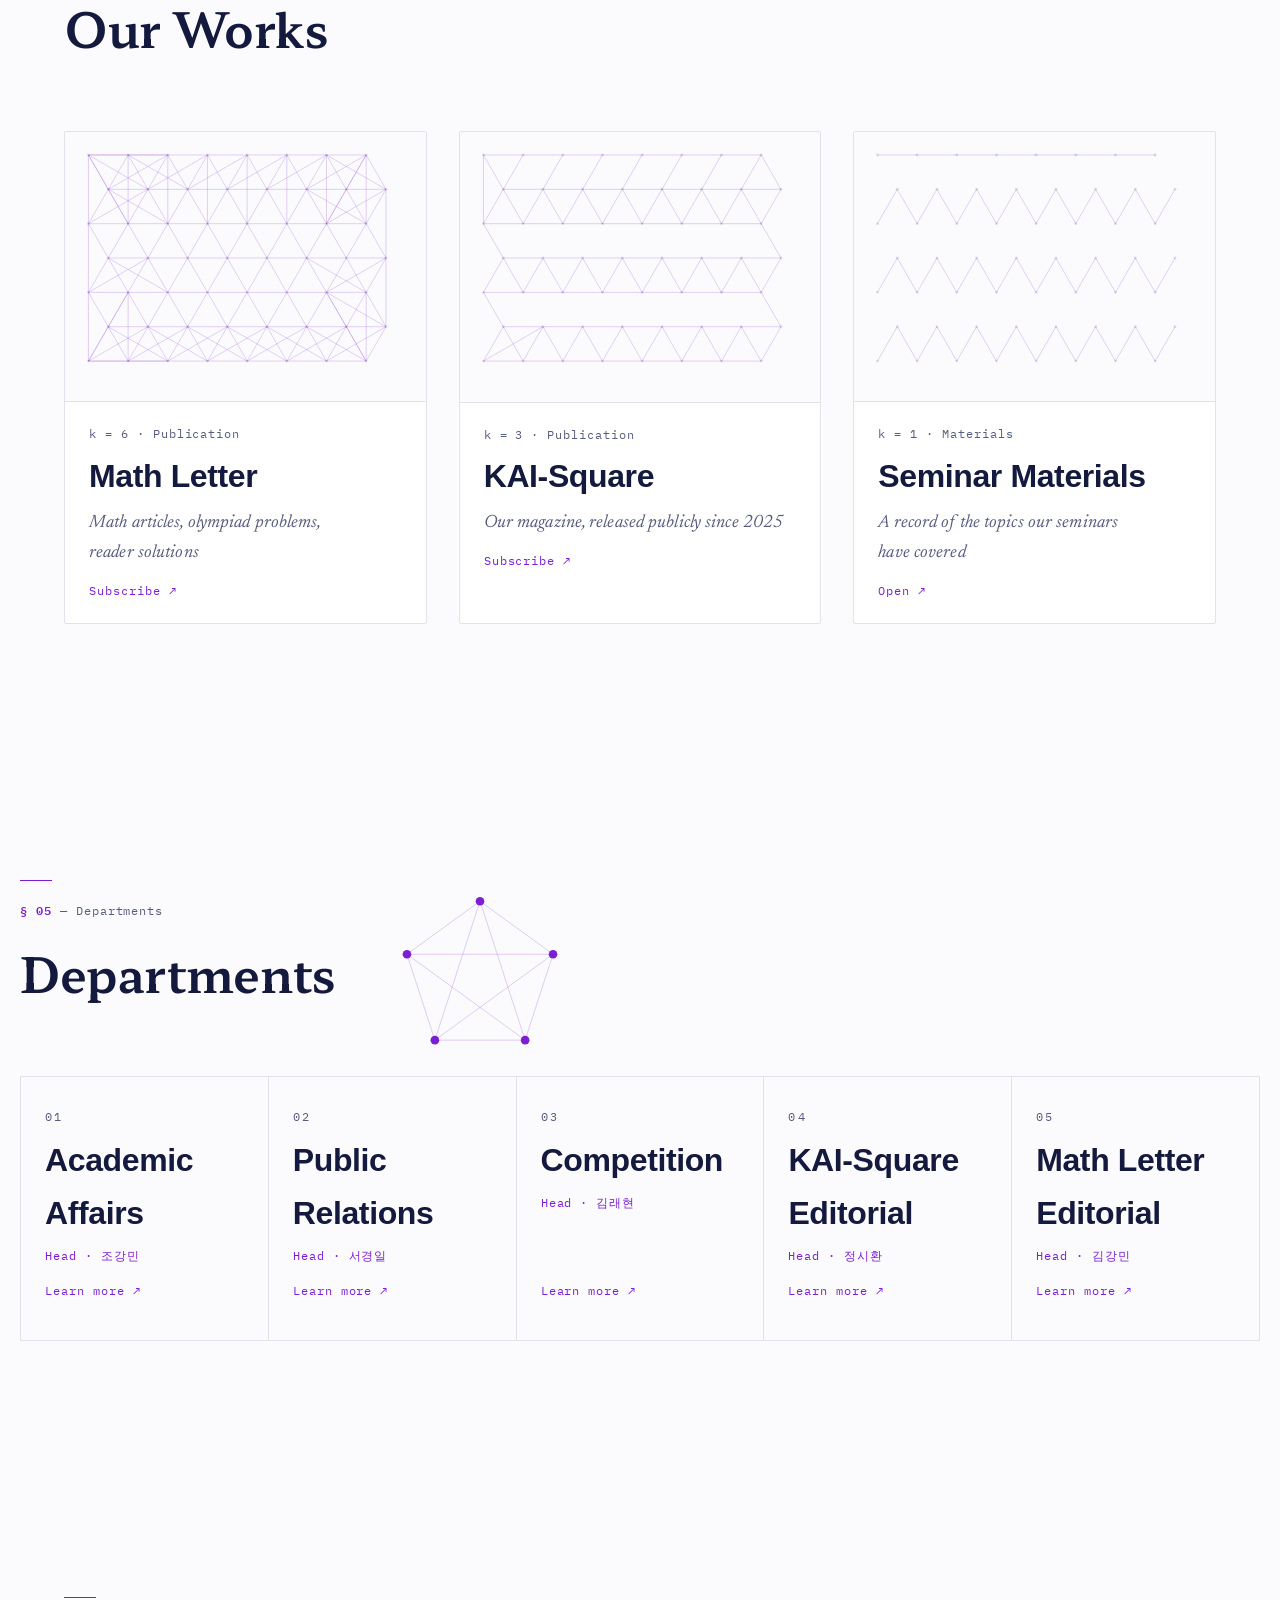
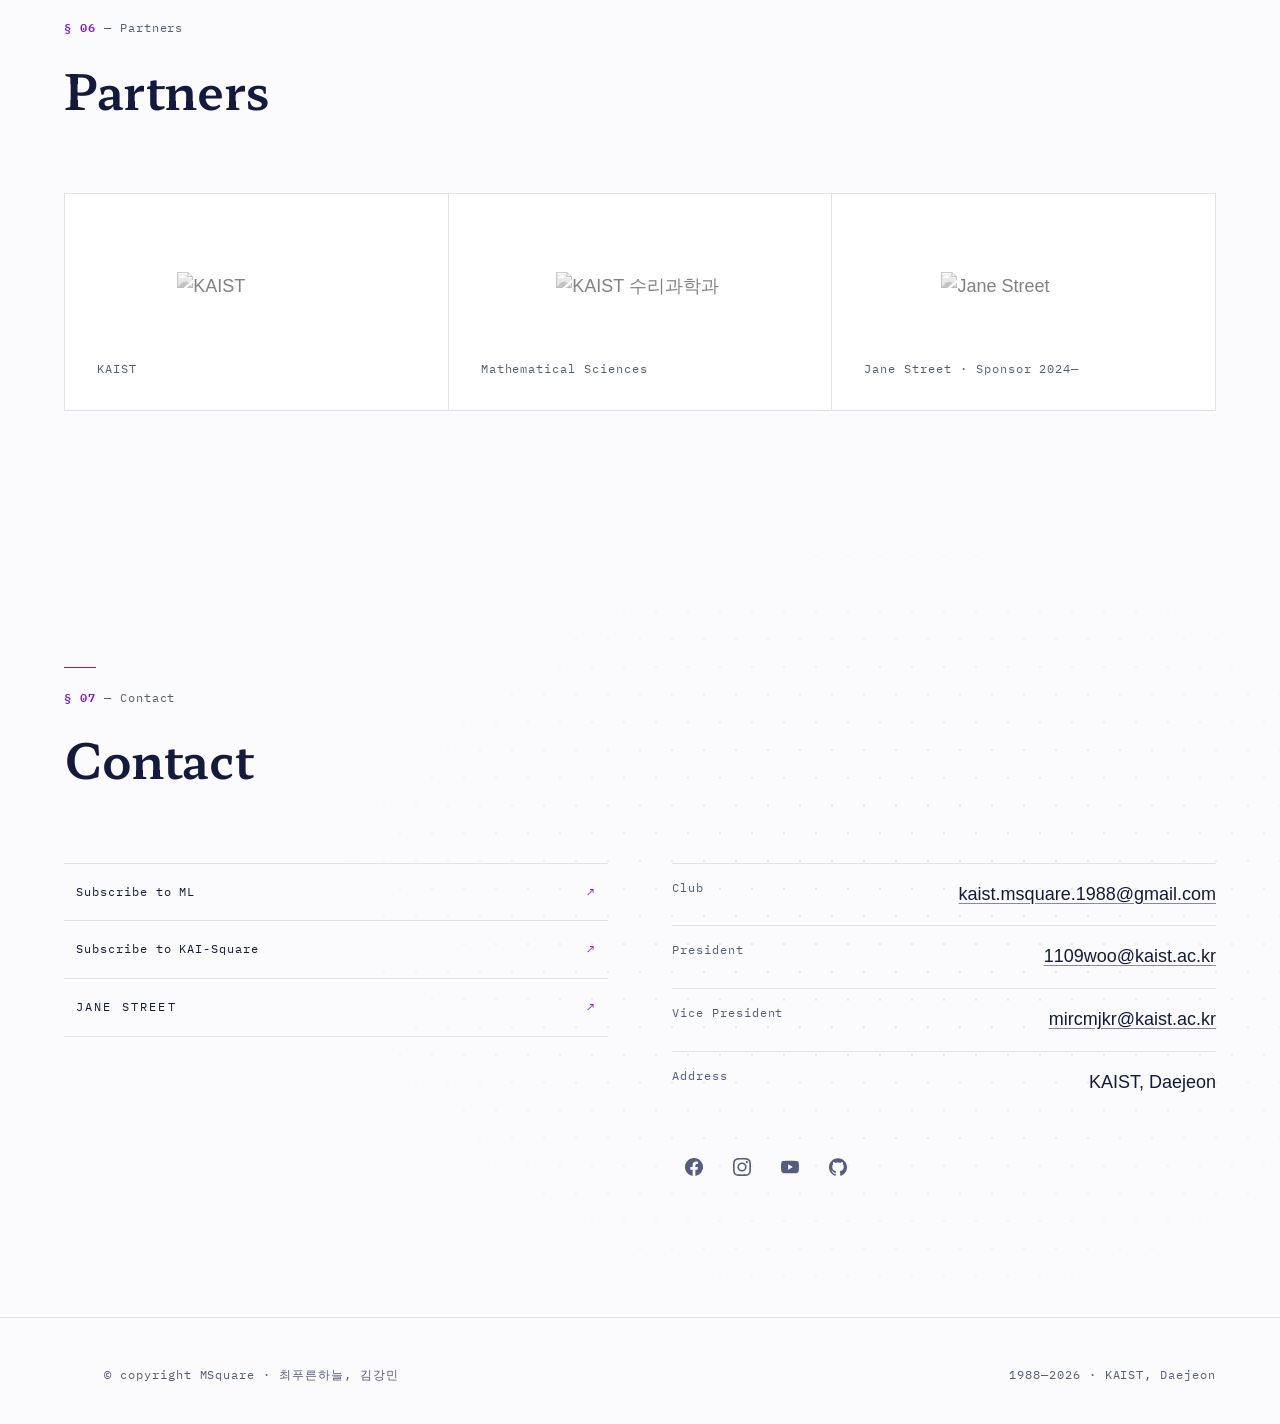
==== commit 091e98ba: "Timeline title, the nine-year void, and scrambled English department rows - The 2014-2023 entry's En" ====
--- a/index.html
+++ b/index.html
@@ -174,7 +174,7 @@
         <li class="tl__seg tl-b">
           <div class="tl__axis" aria-hidden="true"></div>
           <span class="tl-bracket" aria-hidden="true"></span>
-          <div class="tl-item reveal" style="--y:2018.5" data-side="r"><span class="tl-item__node" aria-hidden="true"></span><p class="tl-item__yr mono num">2014–2023</p><h3 class="tl-item__ko" data-tr="ko" lang="ko">수학동아 연재</h3><h3 class="tl-item__ko" data-tr="en" lang="en">Quiz King &amp; KAIST</h3><p class="tl-item__desc" data-tr="ko" lang="ko">학생 독자를 위한 수학 잡지 수학동아와 10년 동안 연재를 함께했습니다.</p><p class="tl-item__desc" data-tr="en" lang="en">A decade-long series with Math Dongha, Korea's mathematics magazine for student readers.</p></div><div class="tl-item reveal" style="--y:2023" data-side="l"><span class="tl-item__node" aria-hidden="true"></span><p class="tl-item__yr mono num">2023</p><h3 class="tl-item__ko" data-tr="ko" lang="ko">수학문제연구회 홈커밍</h3><h3 class="tl-item__ko" data-tr="en" lang="en">Homecoming</h3><p class="tl-item__desc" data-tr="ko" lang="ko">다양한 진로로 나아간 선배들이 다시 모여 경험을 나눴습니다.</p><p class="tl-item__desc" data-tr="en" lang="en">Seniors who had gone on to many careers came back to share what they had learned.</p></div><div class="tl-item reveal" style="--y:2024" data-side="r"><span class="tl-item__node" aria-hidden="true"></span><p class="tl-item__yr mono num">2024</p><h3 class="tl-item__ko" data-tr="ko" lang="ko">Jane Street 스폰서십 체결</h3><h3 class="tl-item__ko" data-tr="en" lang="en">Sponsored by Jane Street</h3><p class="tl-item__desc" data-tr="ko" lang="ko">Jane Street와 스폰서십을 체결했습니다.</p><p class="tl-item__desc" data-tr="en" lang="en">We signed a sponsorship with Jane Street.</p></div><div class="tl-item reveal" style="--y:2025" data-side="l"><span class="tl-item__node" aria-hidden="true"></span><p class="tl-item__yr mono num">2025–</p><h3 class="tl-item__ko" data-tr="ko" lang="ko">카이스퀘어 대외 발행</h3><h3 class="tl-item__ko" data-tr="en" lang="en">Public release of KAI-Square</h3><p class="tl-item__desc" data-tr="ko" lang="ko">회지 카이스퀘어를 동아리 밖 독자에게도 발행하기 시작했습니다.</p><p class="tl-item__desc" data-tr="en" lang="en">We began releasing KAI-Square, our magazine, to readers outside the club.</p></div>
+          <div class="tl-item reveal" style="--y:2014" data-side="r"><span class="tl-item__node" aria-hidden="true"></span><p class="tl-item__yr mono num">2014–2023</p><h3 class="tl-item__ko" data-tr="ko" lang="ko">수학동아 연재</h3><h3 class="tl-item__ko" data-tr="en" lang="en">Math Dongha &amp; KAIST</h3><p class="tl-item__desc" data-tr="ko" lang="ko">학생 독자를 위한 수학 잡지 수학동아와 10년 동안 연재를 함께했습니다.</p><p class="tl-item__desc" data-tr="en" lang="en">A decade-long series with Math Dongha, Korea's mathematics magazine for student readers.</p></div><div class="tl-item reveal" style="--y:2023" data-side="l"><span class="tl-item__node" aria-hidden="true"></span><p class="tl-item__yr mono num">2023</p><h3 class="tl-item__ko" data-tr="ko" lang="ko">수학문제연구회 홈커밍</h3><h3 class="tl-item__ko" data-tr="en" lang="en">Homecoming</h3><p class="tl-item__desc" data-tr="ko" lang="ko">다양한 진로로 나아간 선배들이 다시 모여 경험을 나눴습니다.</p><p class="tl-item__desc" data-tr="en" lang="en">Seniors who had gone on to many careers came back to share what they had learned.</p></div><div class="tl-item reveal" style="--y:2024" data-side="r"><span class="tl-item__node" aria-hidden="true"></span><p class="tl-item__yr mono num">2024</p><h3 class="tl-item__ko" data-tr="ko" lang="ko">Jane Street 스폰서십 체결</h3><h3 class="tl-item__ko" data-tr="en" lang="en">Sponsored by Jane Street</h3><p class="tl-item__desc" data-tr="ko" lang="ko">Jane Street와 스폰서십을 체결했습니다.</p><p class="tl-item__desc" data-tr="en" lang="en">We signed a sponsorship with Jane Street.</p></div><div class="tl-item reveal" style="--y:2025" data-side="l"><span class="tl-item__node" aria-hidden="true"></span><p class="tl-item__yr mono num">2025–</p><h3 class="tl-item__ko" data-tr="ko" lang="ko">카이스퀘어 대외 발행</h3><h3 class="tl-item__ko" data-tr="en" lang="en">Public release of KAI-Square</h3><p class="tl-item__desc" data-tr="ko" lang="ko">회지 카이스퀘어를 동아리 밖 독자에게도 발행하기 시작했습니다.</p><p class="tl-item__desc" data-tr="en" lang="en">We began releasing KAI-Square, our magazine, to readers outside the club.</p></div>
           <p class="tl-now mono mono--ko" data-tr="ko" lang="ko" aria-hidden="true">현재</p><p class="tl-now mono mono--ko" data-tr="en" lang="en" aria-hidden="true">Now</p>
         </li>
       </ol>
--- a/assets/css/site.css
+++ b/assets/css/site.css
@@ -937,8 +937,8 @@
    which leaves no room for the description line. The year, the event and its
    English gloss are load-bearing; the description is not. */
 @media (max-width: 900px) {
-  :root { --tl-year: 66px; }
-  [data-lang="en"] { --tl-year: 76px; }
+  :root { --tl-year: 62px; }
+  [data-lang="en"] { --tl-year: 68px; }
   .tl-item__desc { display: none; }
   .tl-b .tl-item { max-height: 58px; }
   [data-lang="en"] .tl-b .tl-item { max-height: 66px; }
@@ -1133,15 +1133,19 @@
 }
 /* < 1120px — the roster. Reads like a masthead, stacks perfectly. Never 3+2. */
 @media (max-width: 1119px) {
+  /* Pack left and let the CTA float right. The old rule paired space-between
+     with wrap, so as soon as a long English name forced a wrap the pieces flew
+     to opposite edges and "Learn more" was stranded on its own line. Packing
+     left keeps Korean on ONE line (it fits) and lets English wrap tidily. */
   .dept {
     display: flex;
     align-items: baseline;
-    justify-content: space-between;
-    gap: 1rem;
     flex-wrap: wrap;
-    padding-block: 1.5rem;
+    gap: .35rem .875rem;
+    padding-block: 1.25rem;
     border-top: 1px solid var(--border);
   }
+  .dept__more { margin-left: auto; }
   .depts .dept:last-child { border-bottom: 1px solid var(--border); }
 }
 .dept__i { color: var(--muted); }
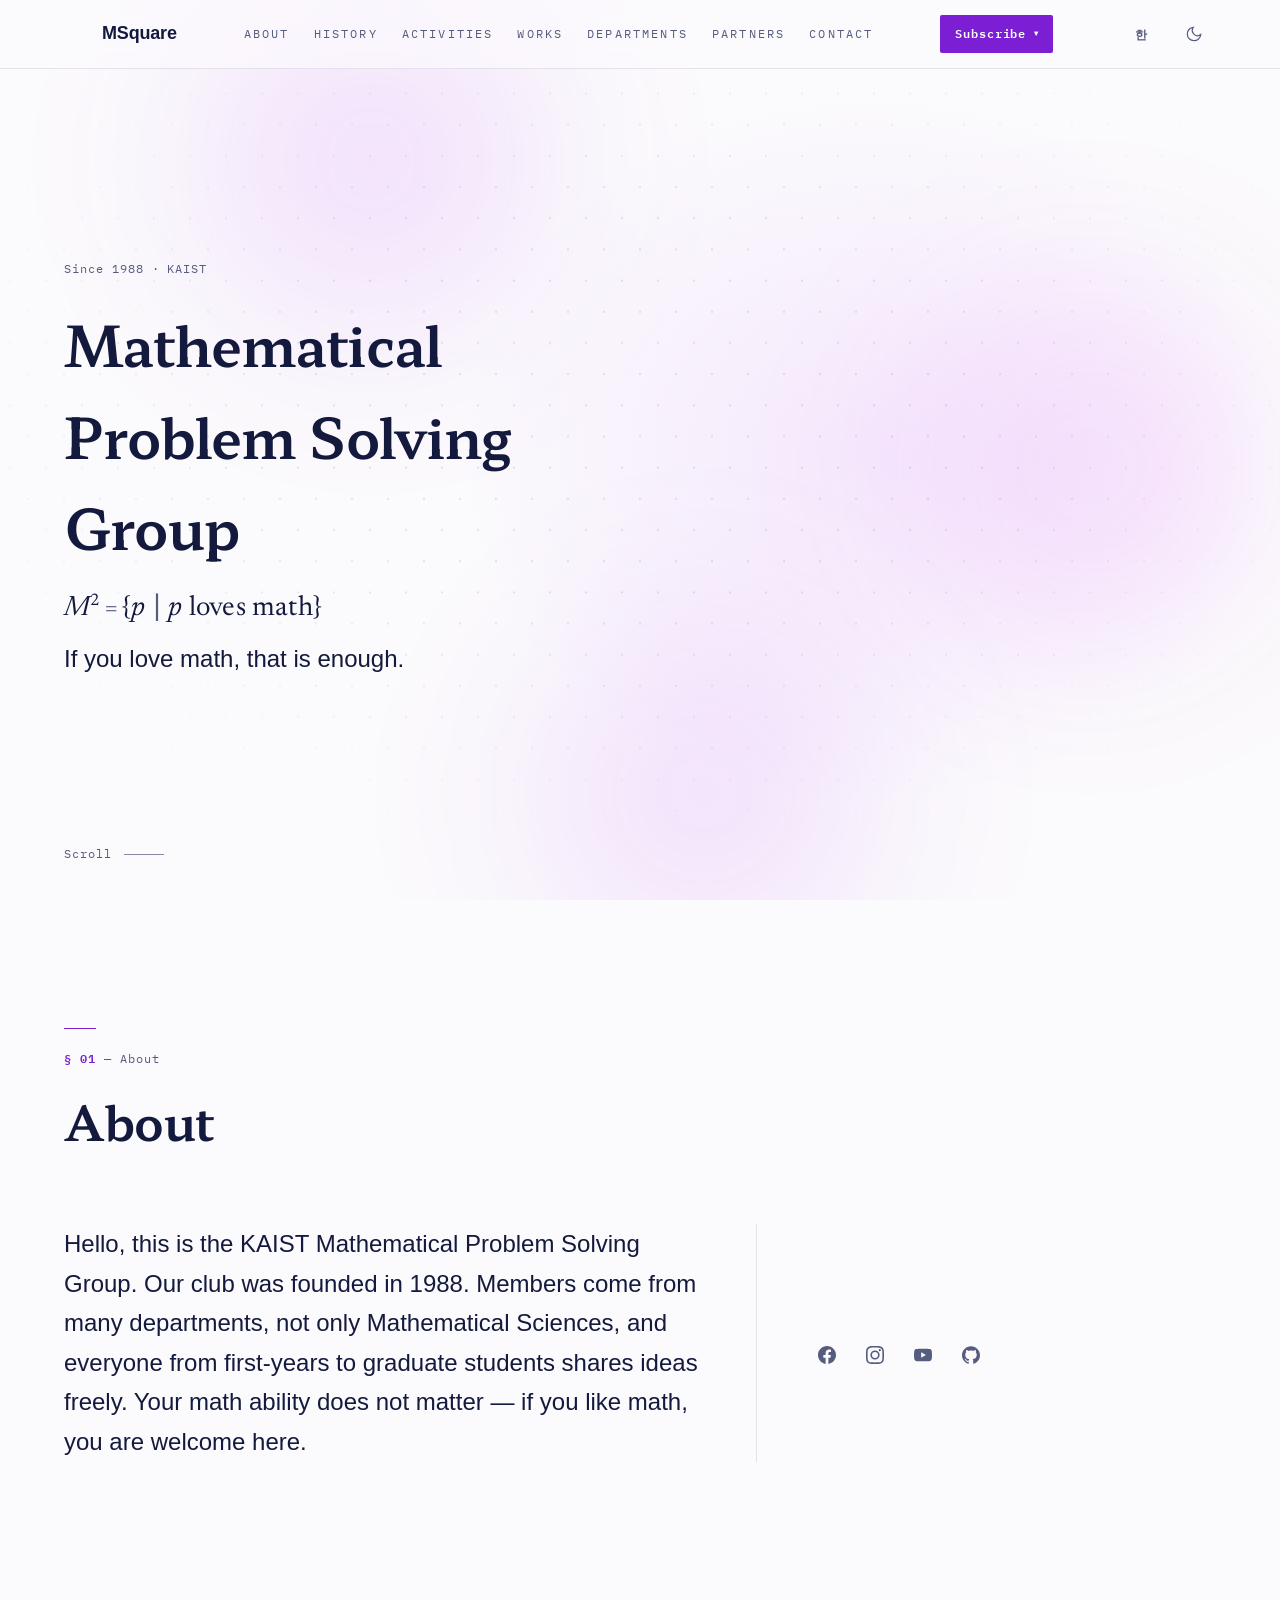
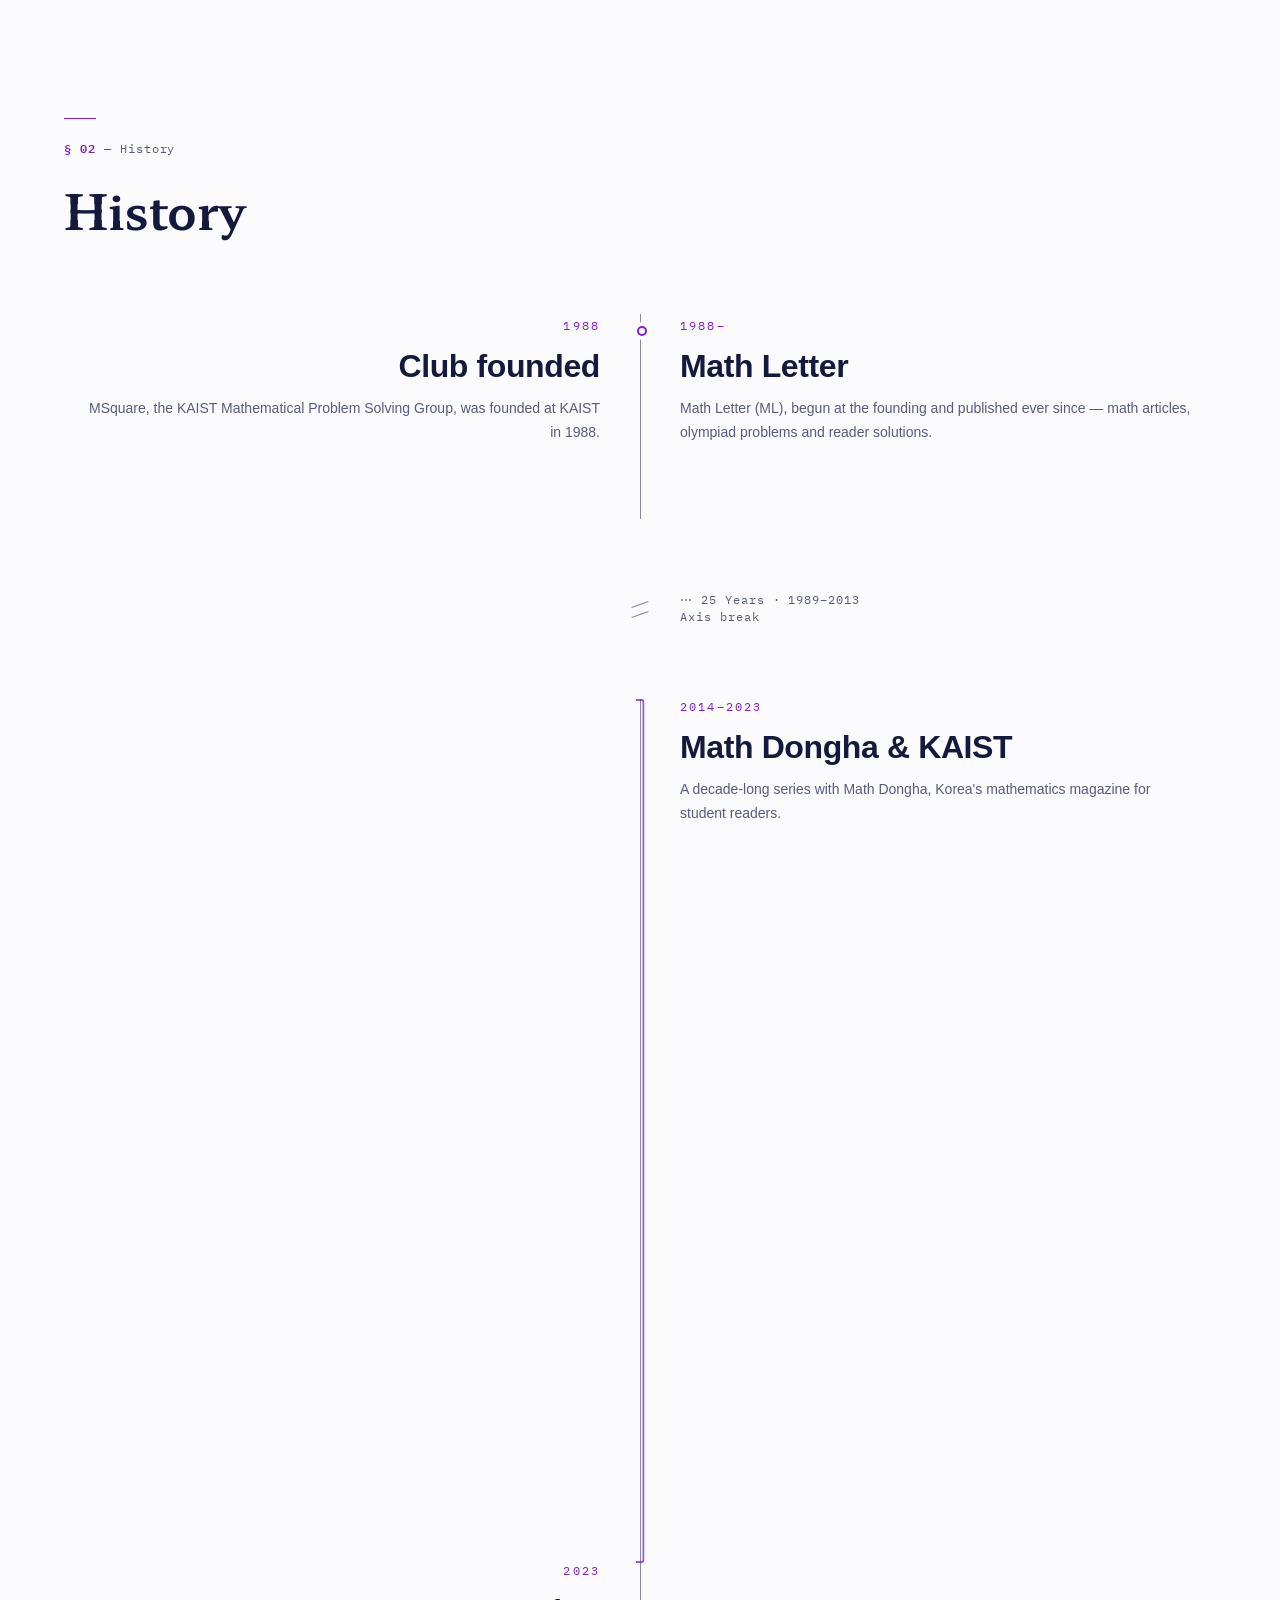
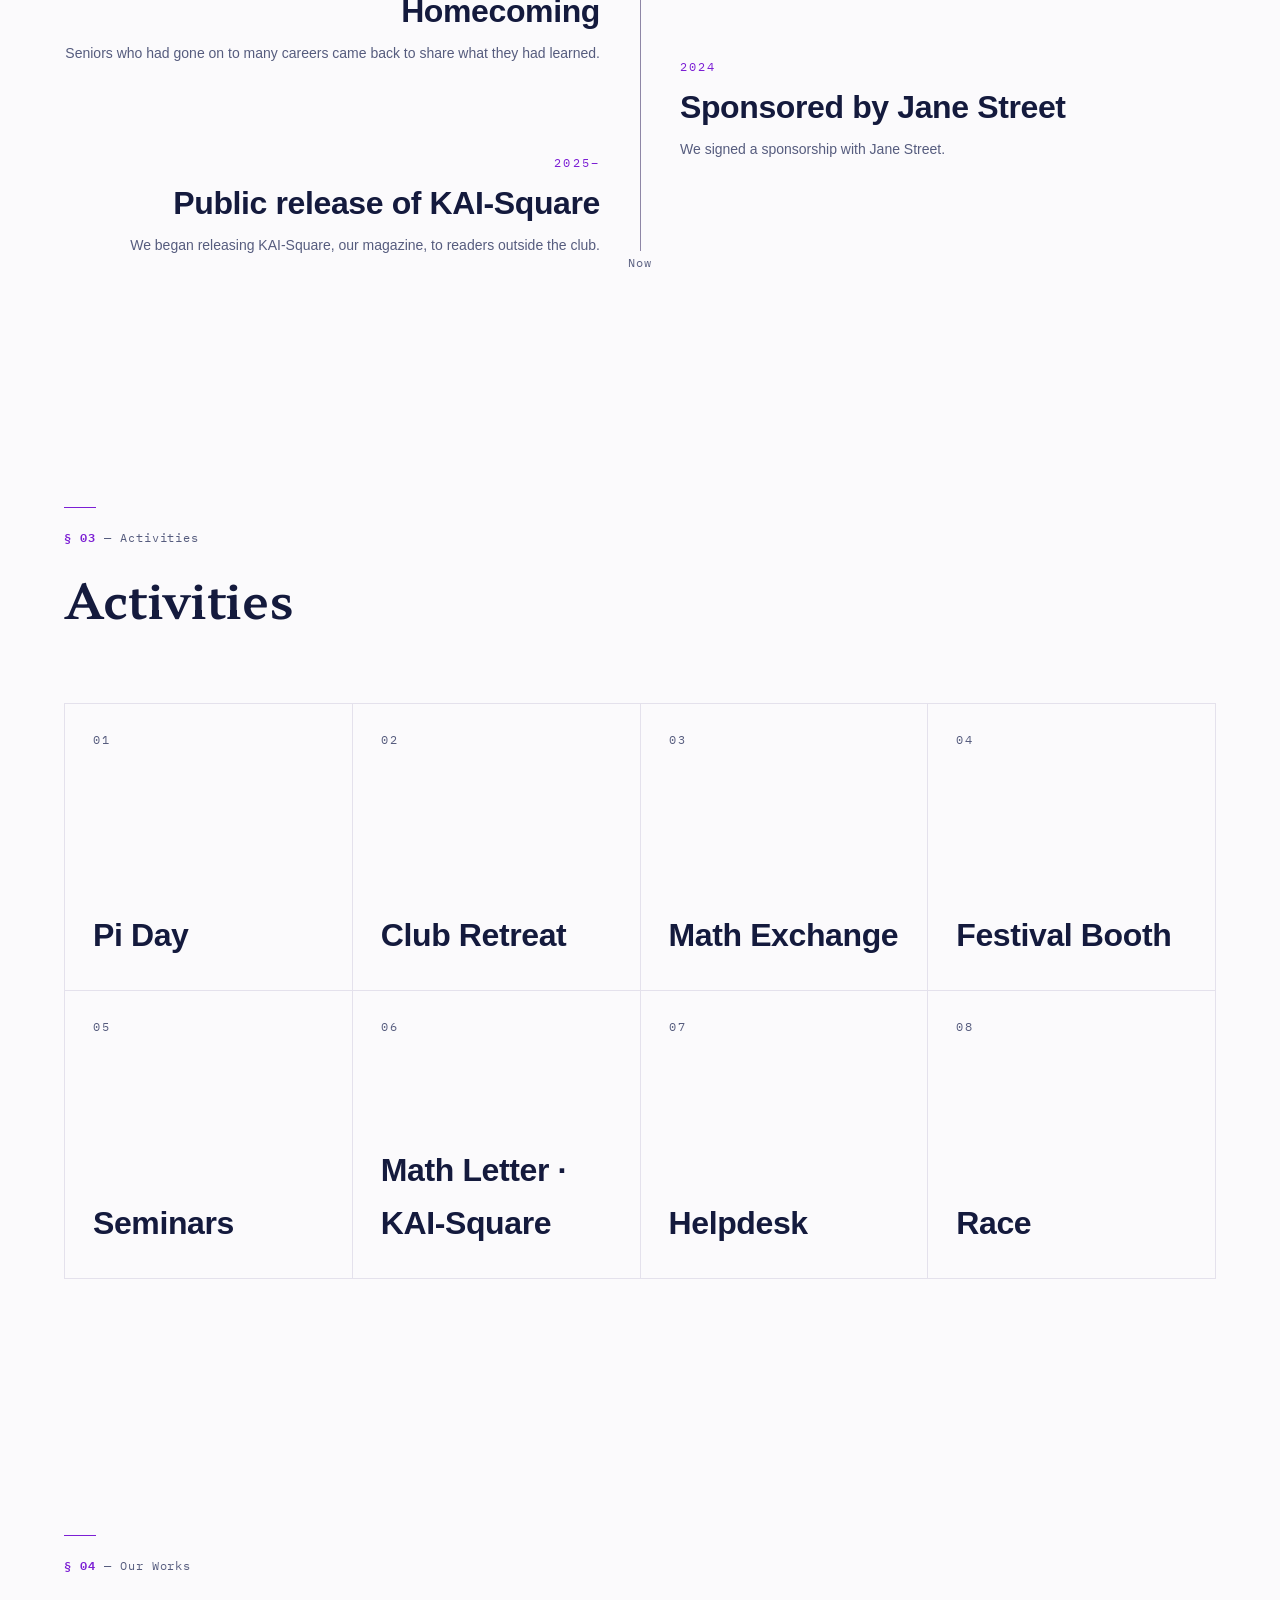
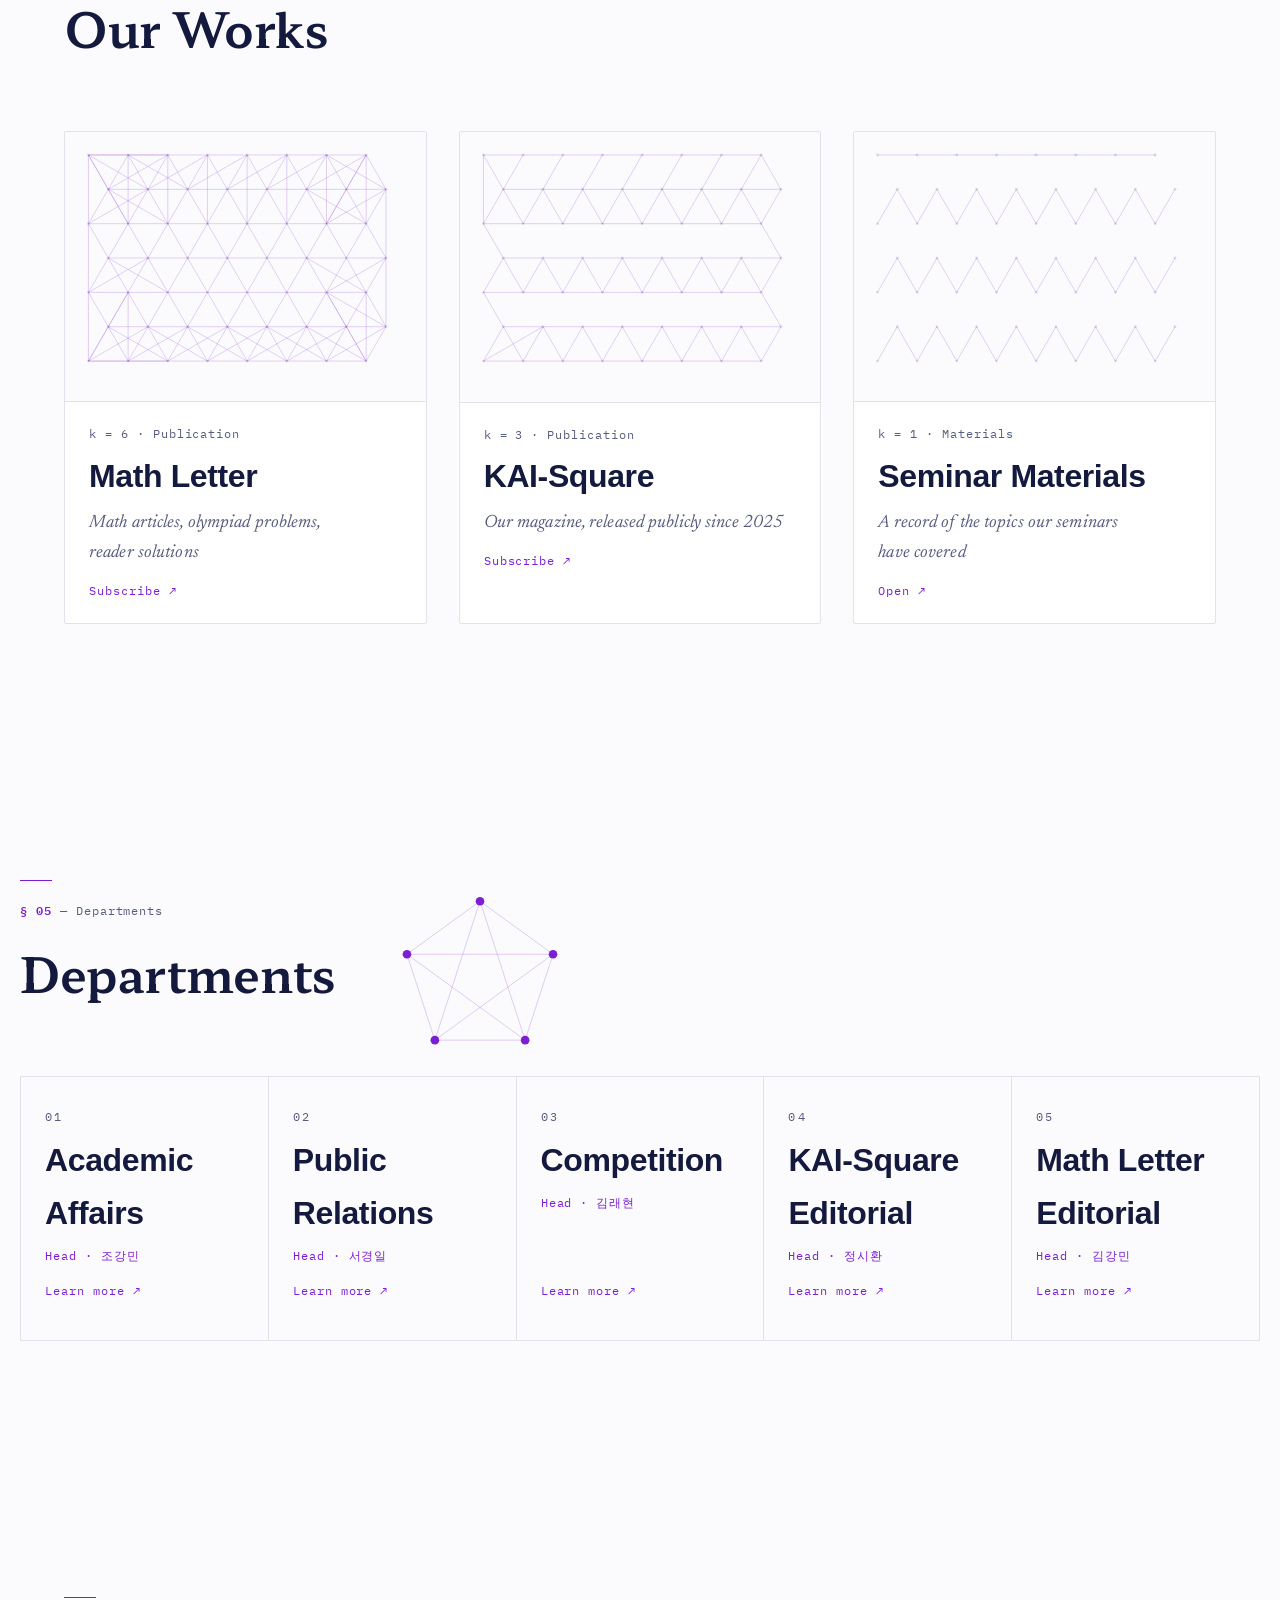
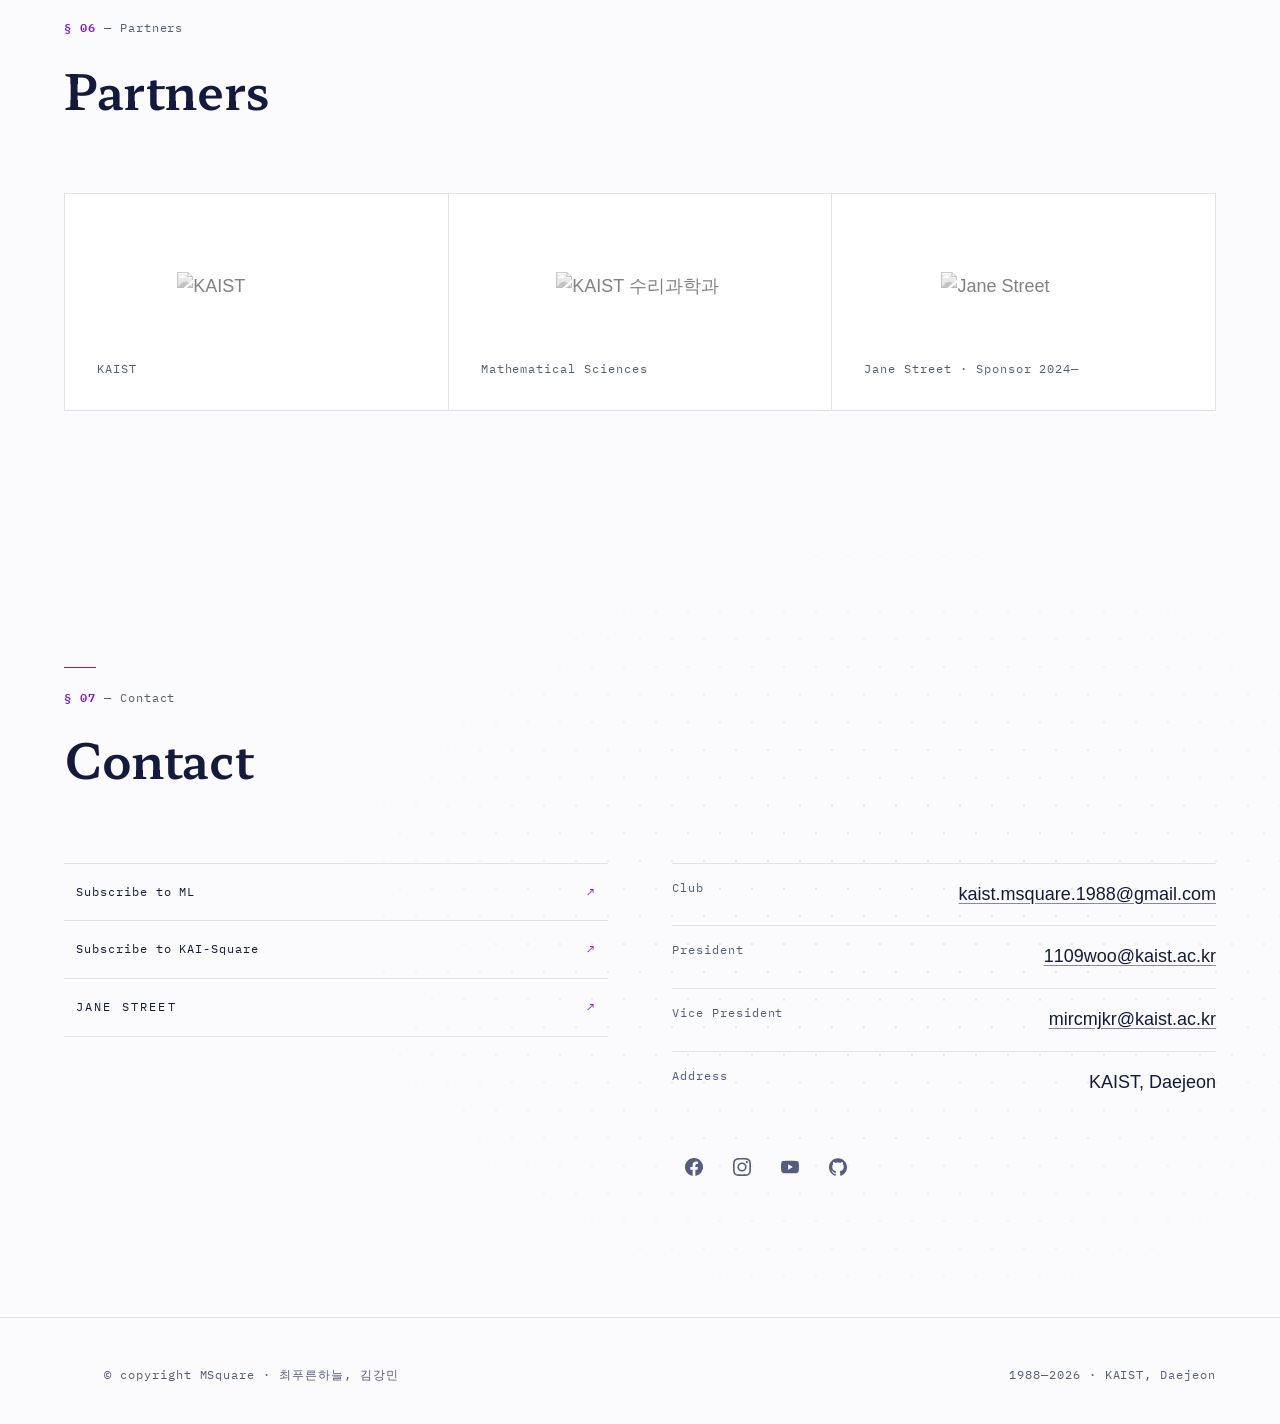
==== commit 8ef887b3: "Mobile: declare a second axis break for the empty 2015-2022 run The nine-year bracket still cost ~50" ====
--- a/index.html
+++ b/index.html
@@ -174,7 +174,13 @@
         <li class="tl__seg tl-b">
           <div class="tl__axis" aria-hidden="true"></div>
           <span class="tl-bracket" aria-hidden="true"></span>
-          <div class="tl-item reveal" style="--y:2014" data-side="r"><span class="tl-item__node" aria-hidden="true"></span><p class="tl-item__yr mono num">2014–2023</p><h3 class="tl-item__ko" data-tr="ko" lang="ko">수학동아 연재</h3><h3 class="tl-item__ko" data-tr="en" lang="en">Math Dongha &amp; KAIST</h3><p class="tl-item__desc" data-tr="ko" lang="ko">학생 독자를 위한 수학 잡지 수학동아와 10년 동안 연재를 함께했습니다.</p><p class="tl-item__desc" data-tr="en" lang="en">A decade-long series with Math Dongha, Korea's mathematics magazine for student readers.</p></div><div class="tl-item reveal" style="--y:2023" data-side="l"><span class="tl-item__node" aria-hidden="true"></span><p class="tl-item__yr mono num">2023</p><h3 class="tl-item__ko" data-tr="ko" lang="ko">수학문제연구회 홈커밍</h3><h3 class="tl-item__ko" data-tr="en" lang="en">Homecoming</h3><p class="tl-item__desc" data-tr="ko" lang="ko">다양한 진로로 나아간 선배들이 다시 모여 경험을 나눴습니다.</p><p class="tl-item__desc" data-tr="en" lang="en">Seniors who had gone on to many careers came back to share what they had learned.</p></div><div class="tl-item reveal" style="--y:2024" data-side="r"><span class="tl-item__node" aria-hidden="true"></span><p class="tl-item__yr mono num">2024</p><h3 class="tl-item__ko" data-tr="ko" lang="ko">Jane Street 스폰서십 체결</h3><h3 class="tl-item__ko" data-tr="en" lang="en">Sponsored by Jane Street</h3><p class="tl-item__desc" data-tr="ko" lang="ko">Jane Street와 스폰서십을 체결했습니다.</p><p class="tl-item__desc" data-tr="en" lang="en">We signed a sponsorship with Jane Street.</p></div><div class="tl-item reveal" style="--y:2025" data-side="l"><span class="tl-item__node" aria-hidden="true"></span><p class="tl-item__yr mono num">2025–</p><h3 class="tl-item__ko" data-tr="ko" lang="ko">카이스퀘어 대외 발행</h3><h3 class="tl-item__ko" data-tr="en" lang="en">Public release of KAI-Square</h3><p class="tl-item__desc" data-tr="ko" lang="ko">회지 카이스퀘어를 동아리 밖 독자에게도 발행하기 시작했습니다.</p><p class="tl-item__desc" data-tr="en" lang="en">We began releasing KAI-Square, our magazine, to readers outside the club.</p></div>
+          <!-- Phones only: the 2015-2022 stretch has nothing recorded in it, and
+               at phone scale it cost ~500px of blank axis. It is compressed and
+               SAID SO, exactly like the 1989-2013 break above. -->
+          <p class="tl-squeeze mono mono--ko" aria-hidden="true">
+            <span data-tr="ko" lang="ko">⋯ 2015–2022 · 축적 생략</span><span data-tr="en" lang="en">⋯ 2015–2022 · Axis break</span>
+          </p>
+          <div class="tl-item reveal" style="--y:2014" data-side="r"><span class="tl-item__node" aria-hidden="true"></span><p class="tl-item__yr mono num">2014–2023</p><h3 class="tl-item__ko" data-tr="ko" lang="ko">수학동아 연재</h3><h3 class="tl-item__ko" data-tr="en" lang="en">Math Dongha &amp; KAIST</h3><p class="tl-item__desc" data-tr="ko" lang="ko">학생 독자를 위한 수학 잡지 수학동아와 10년 동안 연재를 함께했습니다.</p><p class="tl-item__desc" data-tr="en" lang="en">A decade-long series with Math Dongha, Korea's mathematics magazine for student readers.</p></div><div class="tl-item reveal" style="--y:2023" data-side="l" data-sq><span class="tl-item__node" aria-hidden="true"></span><p class="tl-item__yr mono num">2023</p><h3 class="tl-item__ko" data-tr="ko" lang="ko">수학문제연구회 홈커밍</h3><h3 class="tl-item__ko" data-tr="en" lang="en">Homecoming</h3><p class="tl-item__desc" data-tr="ko" lang="ko">다양한 진로로 나아간 선배들이 다시 모여 경험을 나눴습니다.</p><p class="tl-item__desc" data-tr="en" lang="en">Seniors who had gone on to many careers came back to share what they had learned.</p></div><div class="tl-item reveal" style="--y:2024" data-side="r" data-sq><span class="tl-item__node" aria-hidden="true"></span><p class="tl-item__yr mono num">2024</p><h3 class="tl-item__ko" data-tr="ko" lang="ko">Jane Street 스폰서십 체결</h3><h3 class="tl-item__ko" data-tr="en" lang="en">Sponsored by Jane Street</h3><p class="tl-item__desc" data-tr="ko" lang="ko">Jane Street와 스폰서십을 체결했습니다.</p><p class="tl-item__desc" data-tr="en" lang="en">We signed a sponsorship with Jane Street.</p></div><div class="tl-item reveal" style="--y:2025" data-side="l" data-sq><span class="tl-item__node" aria-hidden="true"></span><p class="tl-item__yr mono num">2025–</p><h3 class="tl-item__ko" data-tr="ko" lang="ko">카이스퀘어 대외 발행</h3><h3 class="tl-item__ko" data-tr="en" lang="en">Public release of KAI-Square</h3><p class="tl-item__desc" data-tr="ko" lang="ko">회지 카이스퀘어를 동아리 밖 독자에게도 발행하기 시작했습니다.</p><p class="tl-item__desc" data-tr="en" lang="en">We began releasing KAI-Square, our magazine, to readers outside the club.</p></div>
           <p class="tl-now mono mono--ko" data-tr="ko" lang="ko" aria-hidden="true">현재</p><p class="tl-now mono mono--ko" data-tr="en" lang="en" aria-hidden="true">Now</p>
         </li>
       </ol>
--- a/assets/css/site.css
+++ b/assets/css/site.css
@@ -830,7 +830,12 @@
 /* Segment B is the to-scale modern era, 2014 → 2026 (12 years). The break above
    now covers 1989–2013, since ML — the old 2012–2013 entry — moved to its true
    1988 origin, leaving nothing recorded before 2014. */
-.tl-b { height: calc(12 * var(--tl-year)); }
+.tl-b { height: calc(12 * var(--tl-year) - var(--tl-squeeze, 0px)); }
+/* The second declared compression. 2015-2022 has nothing recorded in it; on a
+   phone those eight empty years cost ~500px of blank axis, so they are squeezed
+   and LABELLED — the same convention as the 1989-2013 break, applied twice.
+   Desktop keeps --tl-squeeze at 0, so the axis there is strictly to scale. */
+.tl-squeeze { display: none; }
 
 /* the declared break */
 .tl-break {
@@ -896,7 +901,8 @@
   max-height: 150px;    /* desktop KO: tightest same-side pair is 2yr = 168px */
   overflow: hidden;
 }
-[data-lang="en"] .tl-b .tl-item { max-height: 180px; }   /* 2yr = 192px here */
+[data-lang="en"] .tl-b .tl-item { max-height: 180px; }
+.tl-b .tl-item[data-sq] { top: calc((var(--y) - 2014) * var(--tl-year) - var(--tl-squeeze, 0px)); }   /* 2yr = 192px here */
 .tl-item__node {
   position: absolute;
   left: -3.05rem;
@@ -946,6 +952,15 @@
   .tl-b .tl-item__ko { font-size: var(--step-1); line-height: 1.25; }
   .tl-b .tl-item__yr { margin-bottom: .1rem; }
   .tl-break { height: 120px; }   /* the declared break needs less runway here */
+  /* squeeze the empty 2015-2022 run to ~1.5 years of axis, and say so */
+  :root { --tl-squeeze: calc(6.5 * var(--tl-year)); }
+  .tl-squeeze {
+    display: block;
+    position: absolute;
+    left: 2.75rem;
+    top: calc(1.15 * var(--tl-year));
+    color: var(--muted);
+  }
 }
 /* At 320px the longest title (Jane Street 스폰서십 체결) wraps to two lines and
    overruns the cap, which would silently clip it. Raise both, together. */
@@ -965,7 +980,7 @@
   left: 50%;
   translate: -50% 0;
   top: 0;   /* 2014, the top of segment B */
-  height: calc(9 * var(--tl-year));
+  height: calc(9 * var(--tl-year) - var(--tl-squeeze, 0px));
   width: 9px;
   border: 2px solid var(--accent);
   border-left: 0;
@@ -978,7 +993,7 @@
 
 .tl-now {
   position: absolute;
-  top: calc(12 * var(--tl-year));
+  top: calc(12 * var(--tl-year) - var(--tl-squeeze, 0px));
   left: 50%;
   translate: -50% 0;
   color: var(--muted);
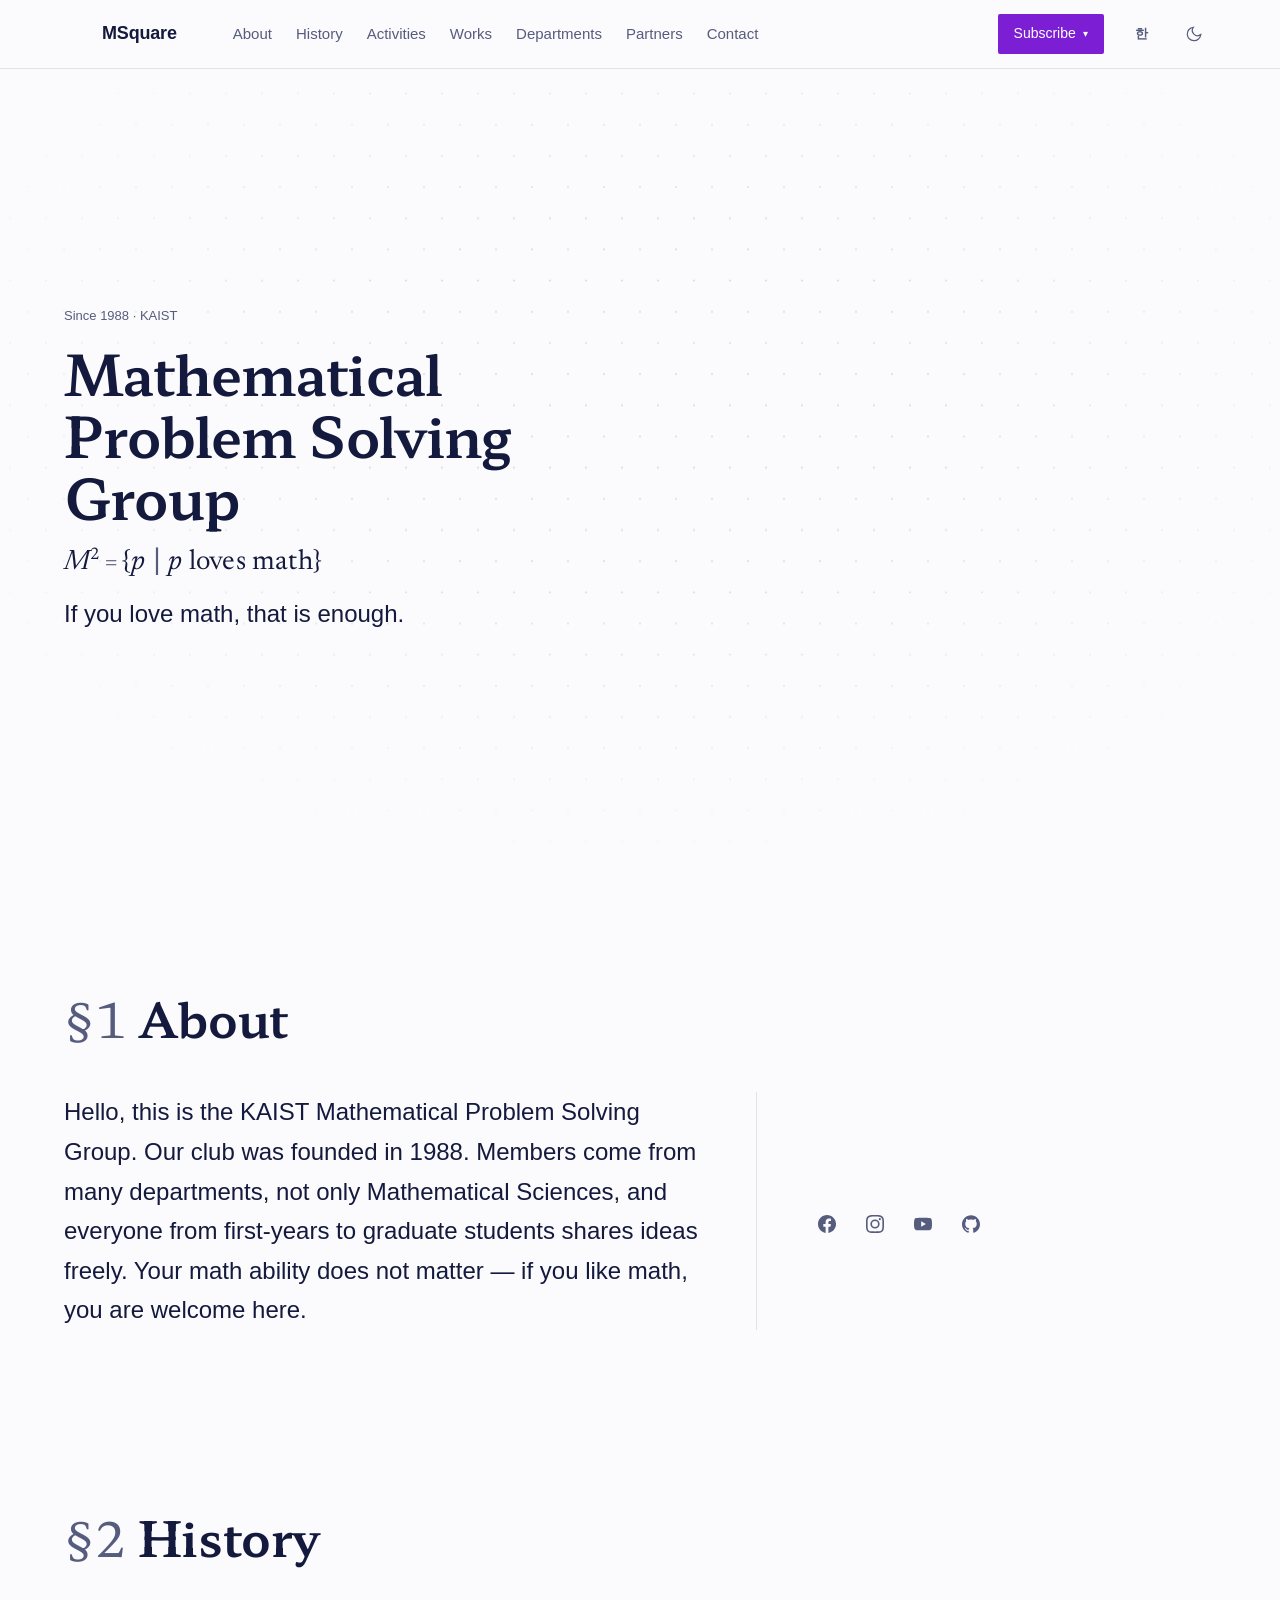
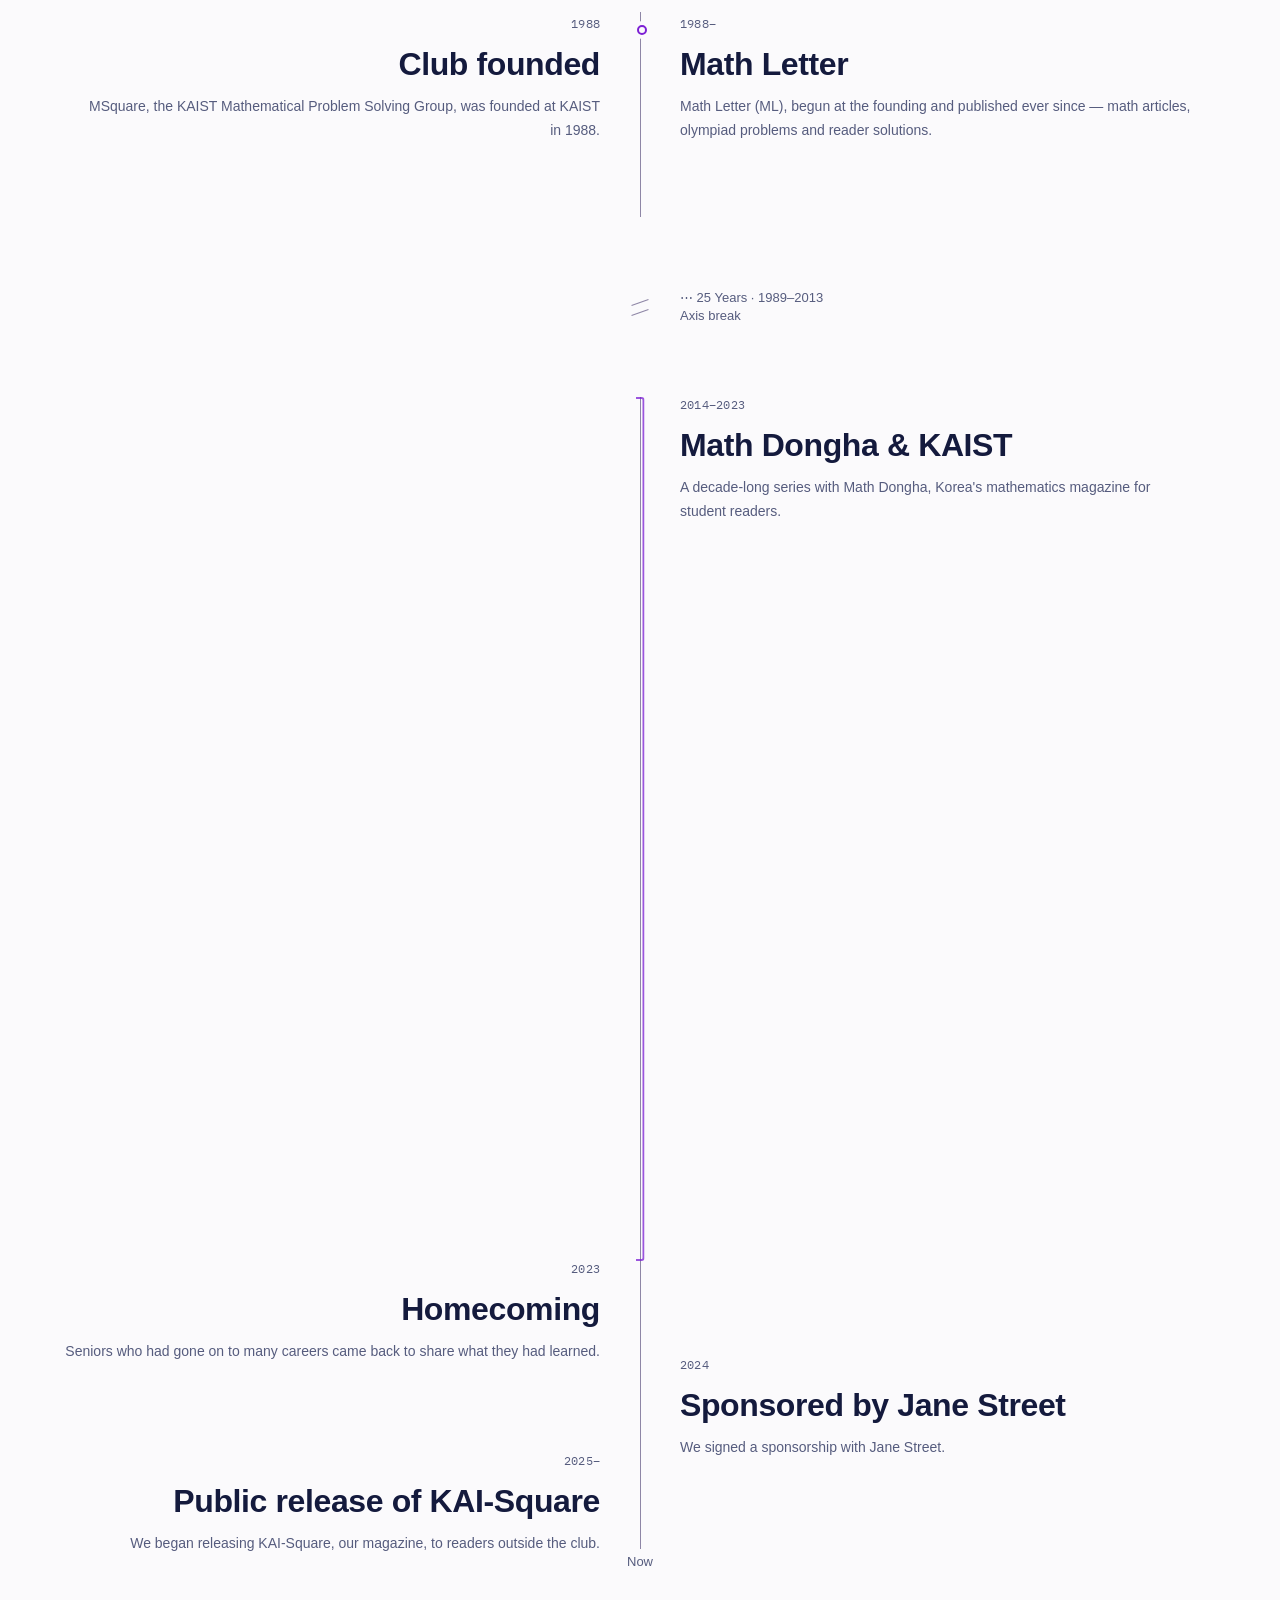
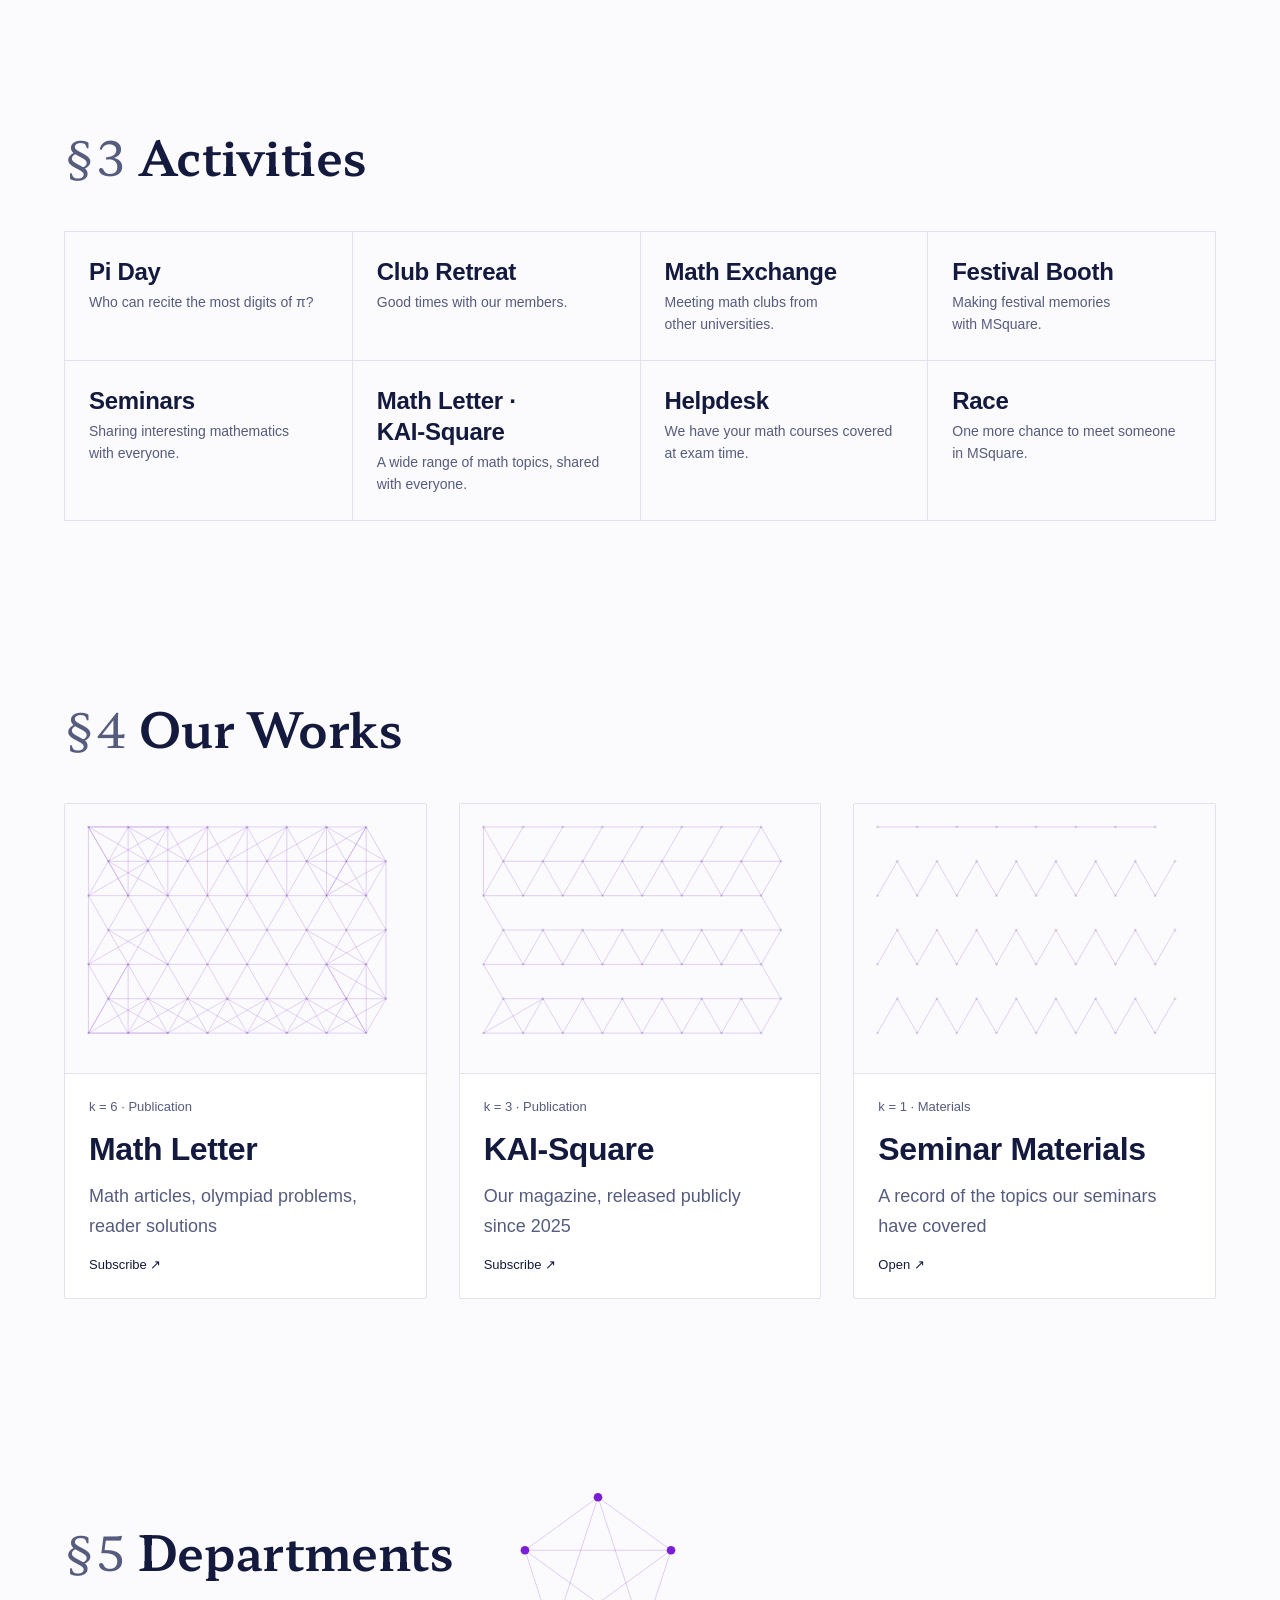
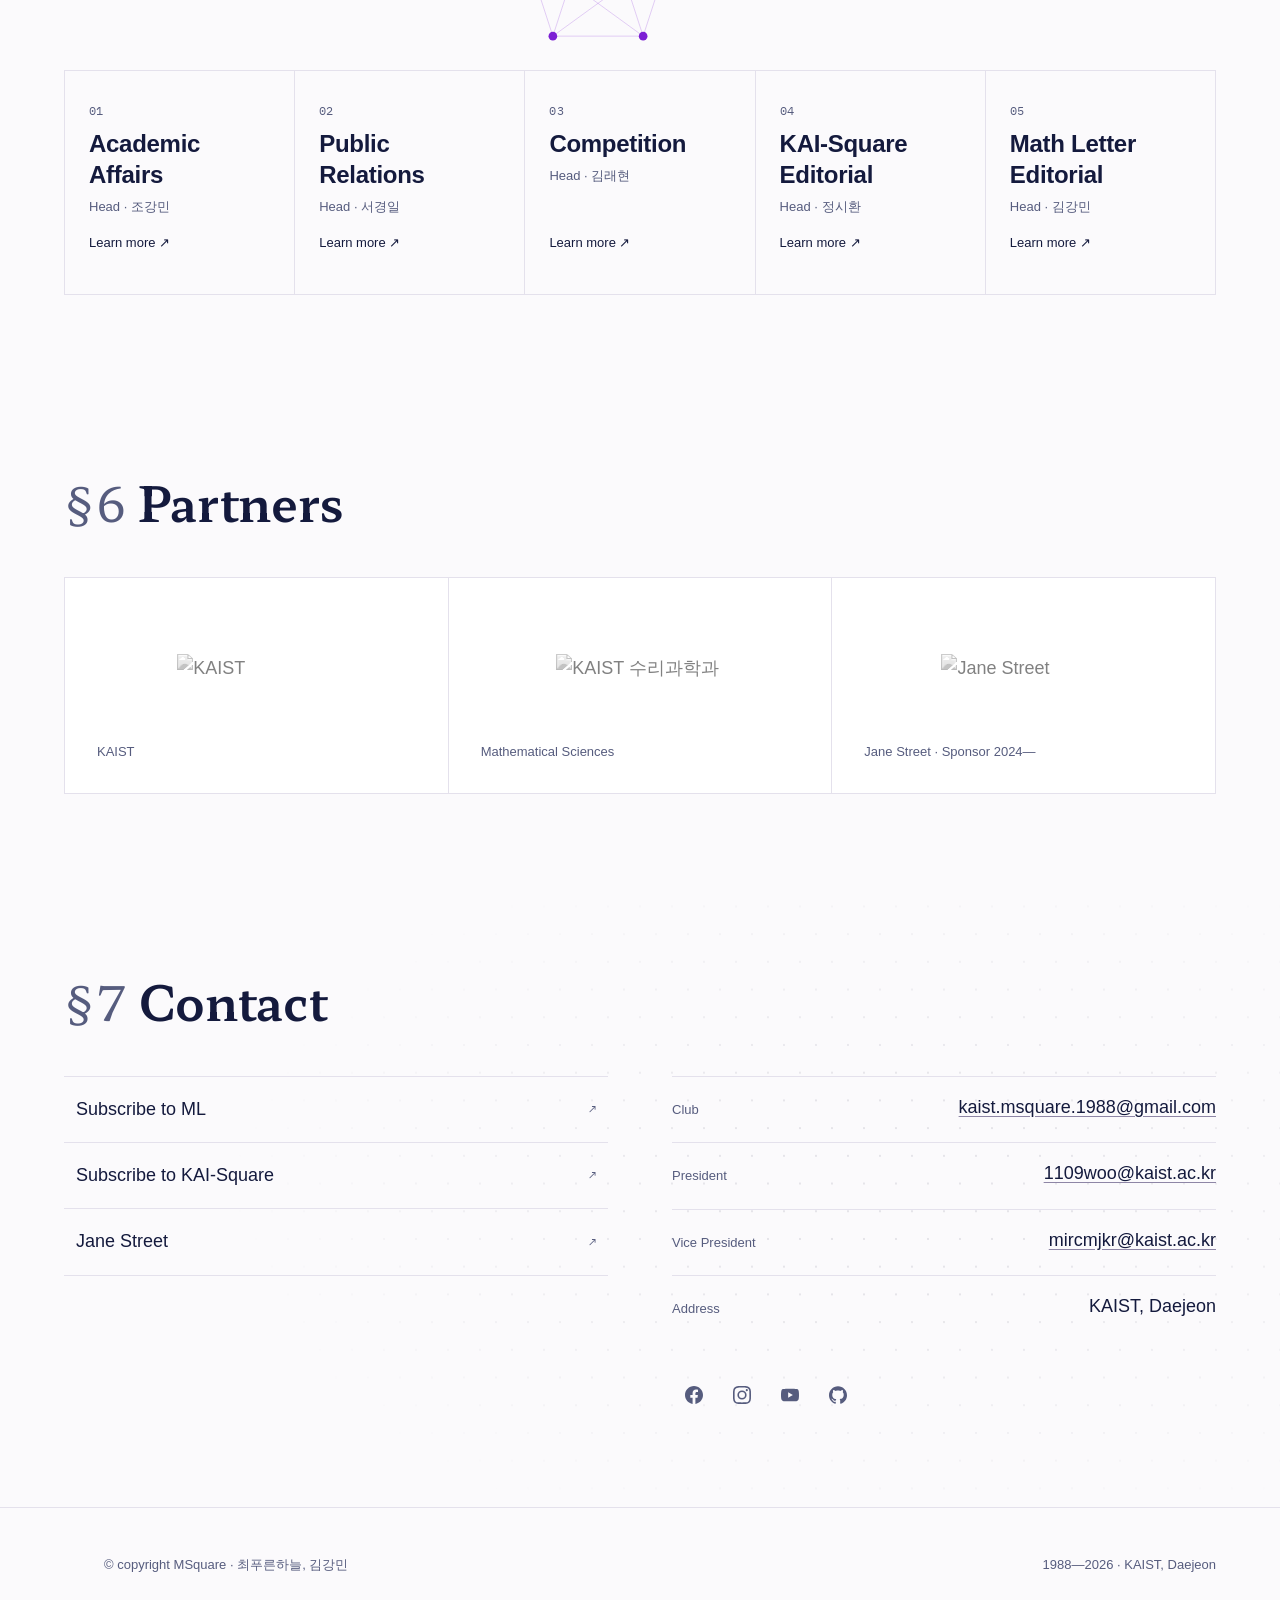
==== commit 6a0d1fd1: "Unslop pass: quiet chrome, colour only in the figures A polish pass following the unslop checklist (" ====
--- a/index.html
+++ b/index.html
@@ -47,14 +47,6 @@
       <stop offset="0.55" stop-color="var(--mark-b)"/>
       <stop offset="1" stop-color="var(--mark-c)"/>
     </linearGradient>
-    <!-- the same mark tones, rotated one band along the curve. The hero M2
-         crossfades between #ink and #ink2 on the COMPOSITOR (opacity only) —
-         animating stop-color instead repaints the whole document every frame. -->
-    <linearGradient id="ink2" gradientUnits="userSpaceOnUse" x1="78" y1="1016" x2="1194" y2="297">
-      <stop offset="0" stop-color="var(--mark-b)"/>
-      <stop offset="0.55" stop-color="var(--mark-c)"/>
-      <stop offset="1" stop-color="var(--mark-a)"/>
-    </linearGradient>
     <!-- 36 x 36*sqrt(3) = a TRUE triangular lattice, not a square design grid -->
     <pattern id="lat" width="36" height="62.3538" patternUnits="userSpaceOnUse">
       <circle cx="0" cy="0" r="1.1" fill="var(--lattice)"/>
@@ -68,13 +60,13 @@
 <header class="nav" id="nav">
   <div class="nav__in">
     <a class="nav__brand" href="#top-sentinel" aria-label="MSquare 수학문제연구회">
-      <div class="m2" aria-hidden="true"><div class="m2__glow"><div class="m2__ink"><svg viewBox="0 0 1395 1395" aria-hidden="true" focusable="false"><rect width="1395" height="1395" fill="url(#ink)"/></svg><svg class="m2__flow" viewBox="0 0 1395 1395" aria-hidden="true" focusable="false"><rect width="1395" height="1395" fill="url(#ink2)"/></svg><div class="m2__spec"></div></div></div></div><span><span data-tr="ko" lang="ko">수학문제연구회</span><span data-tr="en" lang="en">MSquare</span></span>
+      <div class="m2" aria-hidden="true"><div class="m2__ink"><svg viewBox="0 0 1395 1395" aria-hidden="true" focusable="false"><rect width="1395" height="1395" fill="url(#ink)"/></svg></div></div><span><span data-tr="ko" lang="ko">수학문제연구회</span><span data-tr="en" lang="en">MSquare</span></span>
     </a>
-    <button class="nav__burger" id="nav-burger" aria-expanded="false" aria-controls="nav-nav">Menu</button>
+    <button class="nav__burger" id="nav-burger" aria-expanded="false" aria-controls="nav-nav"><span data-tr="ko" lang="ko">메뉴</span><span data-tr="en" lang="en">Menu</span></button>
     <div class="nav__nav" id="nav-nav">
       <nav aria-labelledby="nav-label">
         <span id="nav-label" class="vh"><span data-tr="ko" lang="ko">주요 메뉴</span><span data-tr="en" lang="en">Main menu</span></span>
-        <ul class="nav__list"><li><a class="nav__link mono" href="#about"><span data-tr="ko" lang="ko">소개</span><span data-tr="en" lang="en">About</span></a></li><li><a class="nav__link mono" href="#history"><span data-tr="ko" lang="ko">역사</span><span data-tr="en" lang="en">History</span></a></li><li><a class="nav__link mono" href="#activities"><span data-tr="ko" lang="ko">활동</span><span data-tr="en" lang="en">Activities</span></a></li><li><a class="nav__link mono" href="#works"><span data-tr="ko" lang="ko">발간</span><span data-tr="en" lang="en">Works</span></a></li><li><a class="nav__link mono" href="#departments"><span data-tr="ko" lang="ko">부서</span><span data-tr="en" lang="en">Departments</span></a></li><li><a class="nav__link mono" href="#clients"><span data-tr="ko" lang="ko">후원</span><span data-tr="en" lang="en">Partners</span></a></li><li><a class="nav__link mono" href="#contact"><span data-tr="ko" lang="ko">연락</span><span data-tr="en" lang="en">Contact</span></a></li>
+        <ul class="nav__list"><li><a class="nav__link" href="#about"><span data-tr="ko" lang="ko">소개</span><span data-tr="en" lang="en">About</span></a></li><li><a class="nav__link" href="#history"><span data-tr="ko" lang="ko">역사</span><span data-tr="en" lang="en">History</span></a></li><li><a class="nav__link" href="#activities"><span data-tr="ko" lang="ko">활동</span><span data-tr="en" lang="en">Activities</span></a></li><li><a class="nav__link" href="#works"><span data-tr="ko" lang="ko">발간</span><span data-tr="en" lang="en">Works</span></a></li><li><a class="nav__link" href="#departments"><span data-tr="ko" lang="ko">부서</span><span data-tr="en" lang="en">Departments</span></a></li><li><a class="nav__link" href="#clients"><span data-tr="ko" lang="ko">후원</span><span data-tr="en" lang="en">Partners</span></a></li><li><a class="nav__link" href="#contact"><span data-tr="ko" lang="ko">연락</span><span data-tr="en" lang="en">Contact</span></a></li>
           <li class="nav__mcta"><a class="nav__link" href="https://docs.google.com/forms/d/e/1FAIpQLSejRgH4z145met_fp1UhSyysGHc-GUjGMSzi1o0mNlst8scIA/viewform" target="_blank" rel="noopener noreferrer"><span data-tr="ko" lang="ko">ML 신청</span><span data-tr="en" lang="en">Subscribe · Math Letter</span> ↗</a></li>
           <li class="nav__mcta"><a class="nav__link" href="https://docs.google.com/forms/d/e/1FAIpQLSfa7r7LXsbyjGue4PvHQ596hR2btBNQPXVgmD-Yov7FL49fKw/viewform" target="_blank" rel="noopener noreferrer"><span data-tr="ko" lang="ko">KAI-Square 신청</span><span data-tr="en" lang="en">Subscribe · KAI-Square</span> ↗</a></li>
         </ul>
@@ -104,7 +96,6 @@
 
   <!-- ============================================================== HERO -->
   <section class="hero" aria-labelledby="hero-h1">
-    <div class="aurora" aria-hidden="true"><i></i><i></i><i></i></div>
     <svg class="hero-geo" id="hero-geo" viewBox="0 0 1440 900" preserveAspectRatio="xMidYMid slice" aria-hidden="true" focusable="false">
       <g class="hero-geo__field"><rect width="1440" height="900" fill="url(#lat)"/></g>
       <g class="hero-geo__knn"></g>
@@ -121,24 +112,22 @@
         </span>
         <p class="hero__gloss" data-tr="ko" lang="ko">수학을 좋아하면, 그걸로 충분합니다.</p><p class="hero__gloss" data-tr="en" lang="en">If you love math, that is enough.</p>
       </div>
-      <div class="hero__mark"><div class="m2" aria-hidden="true"><div class="m2__glow"><div class="m2__ink"><svg viewBox="0 0 1395 1395" aria-hidden="true" focusable="false"><rect width="1395" height="1395" fill="url(#ink)"/></svg><svg class="m2__flow" viewBox="0 0 1395 1395" aria-hidden="true" focusable="false"><rect width="1395" height="1395" fill="url(#ink2)"/></svg><div class="m2__spec"></div></div></div></div></div>
-    </div>
-    <p class="hero__scroll mono mono--ko" aria-hidden="true"><span data-tr="ko" lang="ko">스크롤</span><span data-tr="en" lang="en">Scroll</span></p>
+      <div class="hero__mark"><div class="m2" aria-hidden="true"><div class="m2__ink"><svg viewBox="0 0 1395 1395" aria-hidden="true" focusable="false"><rect width="1395" height="1395" fill="url(#ink)"/></svg></div></div></div>
+    </div>
   </section>
 
   <!-- ============================================================= ABOUT -->
   <section id="about" aria-labelledby="about-h">
     <div class="wrap">
-      <div class="head reveal">
-        <p class="head__eyebrow mono mono--ko"><span class="head__num">§ 01</span> — <span data-tr="ko" lang="ko">소개</span><span data-tr="en" lang="en">About</span></p>
-        <h2 class="head__ko" id="about-h"><span data-tr="ko" lang="ko">소개</span><span data-tr="en" lang="en">About</span></h2>
+      <div class="head">
+        <h2 class="head__ko" id="about-h"><span class="head__num">§1</span> <span data-tr="ko" lang="ko">소개</span><span data-tr="en" lang="en">About</span></h2>
       </div>
       <div class="about__grid">
-        <div class="reveal">
+        <div>
           <p class="about__ko" data-tr="ko" lang="ko">안녕하세요, KAIST 수학문제연구회입니다. 저희는 1988년 창설된 유서깊은 동아리입니다. 수리과학과 외에도 다양한 학과의 회원들이 활동하고 있으며, 새내기부터 대학원생 선배까지 자유롭게 생각을 나누는 분위기가 조성되어 있습니다. 수학실력과는 무관하니 수학을 좋아하는 학생분들이라면 모두 환영합니다.</p><p class="about__ko" data-tr="en" lang="en">Hello, this is the KAIST Mathematical Problem Solving Group. Our club was founded in 1988. Members come from many departments, not only Mathematical Sciences, and everyone from first-years to graduate students shares ideas freely. Your math ability does not matter — if you like math, you are welcome here.</p>
         </div>
-        <div class="about__side reveal">
-          <div class="m2" aria-hidden="true"><div class="m2__glow"><div class="m2__ink"><svg viewBox="0 0 1395 1395" aria-hidden="true" focusable="false"><rect width="1395" height="1395" fill="url(#ink)"/></svg><svg class="m2__flow" viewBox="0 0 1395 1395" aria-hidden="true" focusable="false"><rect width="1395" height="1395" fill="url(#ink2)"/></svg><div class="m2__spec"></div></div></div></div>
+        <div class="about__side">
+          <div class="m2" aria-hidden="true"><div class="m2__ink"><svg viewBox="0 0 1395 1395" aria-hidden="true" focusable="false"><rect width="1395" height="1395" fill="url(#ink)"/></svg></div></div>
           <ul class="social"><li><a href="https://www.facebook.com/KAISTmsquare/?locale=ko_KR" target="_blank" rel="noopener noreferrer" aria-label="Facebook"><svg viewBox="0 0 24 24" aria-hidden="true"><path d="M24 12.073c0-6.627-5.373-12-12-12s-12 5.373-12 12c0 5.99 4.388 10.954 10.125 11.854v-8.385H7.078v-3.47h3.047V9.43c0-3.007 1.792-4.669 4.533-4.669 1.312 0 2.686.235 2.686.235v2.953H15.83c-1.491 0-1.956.925-1.956 1.874v2.25h3.328l-.532 3.47h-2.796v8.385C19.612 23.027 24 18.062 24 12.073z"/></svg></a></li><li><a href="https://www.instagram.com/msquare_kaist/" target="_blank" rel="noopener noreferrer" aria-label="Instagram"><svg viewBox="0 0 24 24" aria-hidden="true"><path d="M12 2.163c3.204 0 3.584.012 4.85.07 3.252.148 4.771 1.691 4.919 4.919.058 1.265.069 1.645.069 4.849 0 3.205-.012 3.584-.069 4.849-.149 3.225-1.664 4.771-4.919 4.919-1.266.058-1.644.07-4.85.07-3.204 0-3.584-.012-4.849-.07-3.26-.149-4.771-1.699-4.919-4.92-.058-1.265-.07-1.644-.07-4.849 0-3.204.013-3.583.07-4.849.149-3.227 1.664-4.771 4.919-4.919 1.266-.057 1.645-.069 4.849-.069zM12 0C8.741 0 8.333.014 7.053.072 2.695.272.273 2.69.073 7.052.014 8.333 0 8.741 0 12c0 3.259.014 3.668.072 4.948.2 4.358 2.618 6.78 6.98 6.98C8.333 23.986 8.741 24 12 24c3.259 0 3.668-.014 4.948-.072 4.354-.2 6.782-2.618 6.979-6.98.059-1.28.073-1.689.073-4.948 0-3.259-.014-3.667-.072-4.947-.196-4.354-2.617-6.78-6.979-6.98C15.668.014 15.259 0 12 0zm0 5.838a6.162 6.162 0 1 0 0 12.324 6.162 6.162 0 0 0 0-12.324zM12 16a4 4 0 1 1 0-8 4 4 0 0 1 0 8zm6.406-11.845a1.44 1.44 0 1 0 0 2.881 1.44 1.44 0 0 0 0-2.881z"/></svg></a></li><li><a href="https://www.youtube.com/@kaist-msquare" target="_blank" rel="noopener noreferrer" aria-label="YouTube"><svg viewBox="0 0 24 24" aria-hidden="true"><path d="M23.498 6.186a3.016 3.016 0 0 0-2.122-2.136C19.505 3.545 12 3.545 12 3.545s-7.505 0-9.377.505A3.017 3.017 0 0 0 .502 6.186C0 8.07 0 12 0 12s0 3.93.502 5.814a3.016 3.016 0 0 0 2.122 2.136c1.871.505 9.376.505 9.376.505s7.505 0 9.377-.505a3.015 3.015 0 0 0 2.122-2.136C24 15.93 24 12 24 12s0-3.93-.502-5.814zM9.545 15.568V8.432L15.818 12l-6.273 3.568z"/></svg></a></li><li><a href="https://github.com/kaist-msquare-1988" target="_blank" rel="noopener noreferrer" aria-label="GitHub"><svg viewBox="0 0 24 24" aria-hidden="true"><path d="M12 .297c-6.63 0-12 5.373-12 12 0 5.303 3.438 9.8 8.205 11.385.6.113.82-.258.82-.577 0-.285-.01-1.04-.015-2.04-3.338.724-4.042-1.61-4.042-1.61C4.422 18.07 3.633 17.7 3.633 17.7c-1.087-.744.084-.729.084-.729 1.205.084 1.838 1.236 1.838 1.236 1.07 1.835 2.809 1.305 3.495.998.108-.776.417-1.305.76-1.605-2.665-.3-5.466-1.332-5.466-5.93 0-1.31.465-2.38 1.235-3.22-.135-.303-.54-1.523.105-3.176 0 0 1.005-.322 3.3 1.23.96-.267 1.98-.399 3-.405 1.02.006 2.04.138 3 .405 2.28-1.552 3.285-1.23 3.285-1.23.645 1.653.24 2.873.12 3.176.765.84 1.23 1.91 1.23 3.22 0 4.61-2.805 5.625-5.475 5.92.42.36.81 1.096.81 2.22 0 1.606-.015 2.896-.015 3.286 0 .315.21.69.825.57C20.565 22.092 24 17.592 24 12.297c0-6.627-5.373-12-12-12"/></svg></a></li></ul>
         </div>
       </div>
@@ -148,9 +137,8 @@
   <!-- =========================================================== HISTORY -->
   <section id="history" aria-labelledby="history-h">
     <div class="wrap">
-      <div class="head reveal">
-        <p class="head__eyebrow mono mono--ko"><span class="head__num">§ 02</span> — <span data-tr="ko" lang="ko">역사</span><span data-tr="en" lang="en">History</span></p>
-        <h2 class="head__ko" id="history-h"><span data-tr="ko" lang="ko">역사</span><span data-tr="en" lang="en">History</span></h2>
+      <div class="head">
+        <h2 class="head__ko" id="history-h"><span class="head__num">§2</span> <span data-tr="ko" lang="ko">역사</span><span data-tr="en" lang="en">History</span></h2>
       </div>
       <!-- The axis is TO SCALE: vertical position is proportional to elapsed
            time. The 24-year quiet stretch is not hidden — it is declared as an
@@ -160,7 +148,7 @@
       <ol class="tl">
         <li class="tl__seg tl-a">
           <div class="tl__axis" aria-hidden="true"></div>
-          <div class="tl-item reveal" data-side="l"><span class="tl-item__node" aria-hidden="true"></span><p class="tl-item__yr mono num">1988</p><h3 class="tl-item__ko" data-tr="ko" lang="ko">수학문제연구회 창립</h3><h3 class="tl-item__ko" data-tr="en" lang="en">Club founded</h3><p class="tl-item__desc" data-tr="ko" lang="ko">1988년, KAIST에서 수학문제연구회가 창립되었습니다.</p><p class="tl-item__desc" data-tr="en" lang="en">MSquare, the KAIST Mathematical Problem Solving Group, was founded at KAIST in 1988.</p></div><div class="tl-item reveal" data-side="r"><span class="tl-item__node" aria-hidden="true"></span><p class="tl-item__yr mono num">1988–</p><h3 class="tl-item__ko" data-tr="ko" lang="ko">ML 발간</h3><h3 class="tl-item__ko" data-tr="en" lang="en">Math Letter</h3><p class="tl-item__desc" data-tr="ko" lang="ko">창립과 함께 시작해 지금까지 이어지는 회지 Math Letter(ML). 수학 글과 올림피아드 문제, 독자 풀이를 담습니다.</p><p class="tl-item__desc" data-tr="en" lang="en">Math Letter (ML), begun at the founding and published ever since — math articles, olympiad problems and reader solutions.</p></div>
+          <div class="tl-item" data-side="l"><span class="tl-item__node" aria-hidden="true"></span><p class="tl-item__yr mono num">1988</p><h3 class="tl-item__ko" data-tr="ko" lang="ko">수학문제연구회 창립</h3><h3 class="tl-item__ko" data-tr="en" lang="en">Club founded</h3><p class="tl-item__desc" data-tr="ko" lang="ko">1988년, KAIST에서 수학문제연구회가 창립되었습니다.</p><p class="tl-item__desc" data-tr="en" lang="en">MSquare, the KAIST Mathematical Problem Solving Group, was founded at KAIST in 1988.</p></div><div class="tl-item" data-side="r"><span class="tl-item__node" aria-hidden="true"></span><p class="tl-item__yr mono num">1988–</p><h3 class="tl-item__ko" data-tr="ko" lang="ko">ML 발간</h3><h3 class="tl-item__ko" data-tr="en" lang="en">Math Letter</h3><p class="tl-item__desc" data-tr="ko" lang="ko">창립과 함께 시작해 지금까지 이어지는 회지 Math Letter(ML). 수학 글과 올림피아드 문제, 독자 풀이를 담습니다.</p><p class="tl-item__desc" data-tr="en" lang="en">Math Letter (ML), begun at the founding and published ever since — math articles, olympiad problems and reader solutions.</p></div>
         </li>
 
         <li class="tl-break">
@@ -180,7 +168,7 @@
           <p class="tl-squeeze mono mono--ko" aria-hidden="true">
             <span data-tr="ko" lang="ko">⋯ 2015–2022 · 축적 생략</span><span data-tr="en" lang="en">⋯ 2015–2022 · Axis break</span>
           </p>
-          <div class="tl-item reveal" style="--y:2014" data-side="r"><span class="tl-item__node" aria-hidden="true"></span><p class="tl-item__yr mono num">2014–2023</p><h3 class="tl-item__ko" data-tr="ko" lang="ko">수학동아 연재</h3><h3 class="tl-item__ko" data-tr="en" lang="en">Math Dongha &amp; KAIST</h3><p class="tl-item__desc" data-tr="ko" lang="ko">학생 독자를 위한 수학 잡지 수학동아와 10년 동안 연재를 함께했습니다.</p><p class="tl-item__desc" data-tr="en" lang="en">A decade-long series with Math Dongha, Korea's mathematics magazine for student readers.</p></div><div class="tl-item reveal" style="--y:2023" data-side="l" data-sq><span class="tl-item__node" aria-hidden="true"></span><p class="tl-item__yr mono num">2023</p><h3 class="tl-item__ko" data-tr="ko" lang="ko">수학문제연구회 홈커밍</h3><h3 class="tl-item__ko" data-tr="en" lang="en">Homecoming</h3><p class="tl-item__desc" data-tr="ko" lang="ko">다양한 진로로 나아간 선배들이 다시 모여 경험을 나눴습니다.</p><p class="tl-item__desc" data-tr="en" lang="en">Seniors who had gone on to many careers came back to share what they had learned.</p></div><div class="tl-item reveal" style="--y:2024" data-side="r" data-sq><span class="tl-item__node" aria-hidden="true"></span><p class="tl-item__yr mono num">2024</p><h3 class="tl-item__ko" data-tr="ko" lang="ko">Jane Street 스폰서십 체결</h3><h3 class="tl-item__ko" data-tr="en" lang="en">Sponsored by Jane Street</h3><p class="tl-item__desc" data-tr="ko" lang="ko">Jane Street와 스폰서십을 체결했습니다.</p><p class="tl-item__desc" data-tr="en" lang="en">We signed a sponsorship with Jane Street.</p></div><div class="tl-item reveal" style="--y:2025" data-side="l" data-sq><span class="tl-item__node" aria-hidden="true"></span><p class="tl-item__yr mono num">2025–</p><h3 class="tl-item__ko" data-tr="ko" lang="ko">카이스퀘어 대외 발행</h3><h3 class="tl-item__ko" data-tr="en" lang="en">Public release of KAI-Square</h3><p class="tl-item__desc" data-tr="ko" lang="ko">회지 카이스퀘어를 동아리 밖 독자에게도 발행하기 시작했습니다.</p><p class="tl-item__desc" data-tr="en" lang="en">We began releasing KAI-Square, our magazine, to readers outside the club.</p></div>
+          <div class="tl-item" style="--y:2014" data-side="r"><span class="tl-item__node" aria-hidden="true"></span><p class="tl-item__yr mono num">2014–2023</p><h3 class="tl-item__ko" data-tr="ko" lang="ko">수학동아 연재</h3><h3 class="tl-item__ko" data-tr="en" lang="en">Math Dongha &amp; KAIST</h3><p class="tl-item__desc" data-tr="ko" lang="ko">학생 독자를 위한 수학 잡지 수학동아와 10년 동안 연재를 함께했습니다.</p><p class="tl-item__desc" data-tr="en" lang="en">A decade-long series with Math Dongha, Korea's mathematics magazine for student readers.</p></div><div class="tl-item" style="--y:2023" data-side="l" data-sq><span class="tl-item__node" aria-hidden="true"></span><p class="tl-item__yr mono num">2023</p><h3 class="tl-item__ko" data-tr="ko" lang="ko">수학문제연구회 홈커밍</h3><h3 class="tl-item__ko" data-tr="en" lang="en">Homecoming</h3><p class="tl-item__desc" data-tr="ko" lang="ko">다양한 진로로 나아간 선배들이 다시 모여 경험을 나눴습니다.</p><p class="tl-item__desc" data-tr="en" lang="en">Seniors who had gone on to many careers came back to share what they had learned.</p></div><div class="tl-item" style="--y:2024" data-side="r" data-sq><span class="tl-item__node" aria-hidden="true"></span><p class="tl-item__yr mono num">2024</p><h3 class="tl-item__ko" data-tr="ko" lang="ko">Jane Street 스폰서십 체결</h3><h3 class="tl-item__ko" data-tr="en" lang="en">Sponsored by Jane Street</h3><p class="tl-item__desc" data-tr="ko" lang="ko">Jane Street와 스폰서십을 체결했습니다.</p><p class="tl-item__desc" data-tr="en" lang="en">We signed a sponsorship with Jane Street.</p></div><div class="tl-item" style="--y:2025" data-side="l" data-sq><span class="tl-item__node" aria-hidden="true"></span><p class="tl-item__yr mono num">2025–</p><h3 class="tl-item__ko" data-tr="ko" lang="ko">카이스퀘어 대외 발행</h3><h3 class="tl-item__ko" data-tr="en" lang="en">Public release of KAI-Square</h3><p class="tl-item__desc" data-tr="ko" lang="ko">회지 카이스퀘어를 동아리 밖 독자에게도 발행하기 시작했습니다.</p><p class="tl-item__desc" data-tr="en" lang="en">We began releasing KAI-Square, our magazine, to readers outside the club.</p></div>
           <p class="tl-now mono mono--ko" data-tr="ko" lang="ko" aria-hidden="true">현재</p><p class="tl-now mono mono--ko" data-tr="en" lang="en" aria-hidden="true">Now</p>
         </li>
       </ol>
@@ -190,40 +178,37 @@
   <!-- ======================================================== ACTIVITIES -->
   <section id="activities" aria-labelledby="activities-h">
     <div class="wrap">
-      <div class="head reveal">
-        <p class="head__eyebrow mono mono--ko"><span class="head__num">§ 03</span> — <span data-tr="ko" lang="ko">활동</span><span data-tr="en" lang="en">Activities</span></p>
-        <h2 class="head__ko" id="activities-h"><span data-tr="ko" lang="ko">활동</span><span data-tr="en" lang="en">Activities</span></h2>
-      </div>
-      <div class="acts reveal"><div class="act"><p class="act__i mono num">01</p><div><h3 class="act__ko" data-tr="ko" lang="ko">파이데이 행사</h3><h3 class="act__ko" data-tr="en" lang="en">Pi Day</h3><p class="act__desc" data-tr="ko" lang="ko">누가누가 파이를 더 많이 외우나!</p><p class="act__desc" data-tr="en" lang="en">Who can recite the most digits of π?</p></div></div><div class="act"><p class="act__i mono num">02</p><div><h3 class="act__ko" data-tr="ko" lang="ko">MT</h3><h3 class="act__ko" data-tr="en" lang="en">Club Retreat</h3><p class="act__desc" data-tr="ko" lang="ko">회원들과 함께하는 즐거운 시간!</p><p class="act__desc" data-tr="en" lang="en">Good times with our members.</p></div></div><div class="act"><p class="act__i mono num">03</p><div><h3 class="act__ko" data-tr="ko" lang="ko">수학교류회</h3><h3 class="act__ko" data-tr="en" lang="en">Math Exchange</h3><p class="act__desc" data-tr="ko" lang="ko">타학교 수학동아리와의 즐거운 교류!</p><p class="act__desc" data-tr="en" lang="en">Meeting math clubs from other universities.</p></div></div><div class="act"><p class="act__i mono num">04</p><div><h3 class="act__ko" data-tr="ko" lang="ko">축제부스운영</h3><h3 class="act__ko" data-tr="en" lang="en">Festival Booth</h3><p class="act__desc" data-tr="ko" lang="ko">축제의 추억을 수문연과 함께!</p><p class="act__desc" data-tr="en" lang="en">Making festival memories with MSquare.</p></div></div><div class="act"><p class="act__i mono num">05</p><div><h3 class="act__ko" data-tr="ko" lang="ko">세미나</h3><h3 class="act__ko" data-tr="en" lang="en">Seminars</h3><p class="act__desc" data-tr="ko" lang="ko">흥미로운 수학 내용을 모두와 함께!</p><p class="act__desc" data-tr="en" lang="en">Sharing interesting mathematics with everyone.</p></div></div><div class="act"><p class="act__i mono num">06</p><div><h3 class="act__ko" data-tr="ko" lang="ko">Math Letter · KAI-Square</h3><h3 class="act__ko" data-tr="en" lang="en">Math Letter · KAI-Square</h3><p class="act__desc" data-tr="ko" lang="ko">다양한 수학 주제를 모두와 함께!</p><p class="act__desc" data-tr="en" lang="en">A wide range of math topics, shared with everyone.</p></div></div><div class="act"><p class="act__i mono num">07</p><div><h3 class="act__ko" data-tr="ko" lang="ko">헬프데스크</h3><h3 class="act__ko" data-tr="en" lang="en">Helpdesk</h3><p class="act__desc" data-tr="ko" lang="ko">시험기간 수학과목을 책임진다!</p><p class="act__desc" data-tr="en" lang="en">We have your math courses covered at exam time.</p></div></div><div class="act"><p class="act__i mono num">08</p><div><h3 class="act__ko" data-tr="ko" lang="ko">레이스</h3><h3 class="act__ko" data-tr="en" lang="en">Race</h3><p class="act__desc" data-tr="ko" lang="ko">수문연 안에서 또다른 인연을!</p><p class="act__desc" data-tr="en" lang="en">One more chance to meet someone in MSquare.</p></div></div></div>
+      <div class="head">
+        <h2 class="head__ko" id="activities-h"><span class="head__num">§3</span> <span data-tr="ko" lang="ko">활동</span><span data-tr="en" lang="en">Activities</span></h2>
+      </div>
+      <div class="acts"><div class="act"><div><h3 class="act__ko" data-tr="ko" lang="ko">파이데이 행사</h3><h3 class="act__ko" data-tr="en" lang="en">Pi Day</h3><p class="act__desc" data-tr="ko" lang="ko">누가누가 파이를 더 많이 외우나!</p><p class="act__desc" data-tr="en" lang="en">Who can recite the most digits of π?</p></div></div><div class="act"><div><h3 class="act__ko" data-tr="ko" lang="ko">MT</h3><h3 class="act__ko" data-tr="en" lang="en">Club Retreat</h3><p class="act__desc" data-tr="ko" lang="ko">회원들과 함께하는 즐거운 시간!</p><p class="act__desc" data-tr="en" lang="en">Good times with our members.</p></div></div><div class="act"><div><h3 class="act__ko" data-tr="ko" lang="ko">수학교류회</h3><h3 class="act__ko" data-tr="en" lang="en">Math Exchange</h3><p class="act__desc" data-tr="ko" lang="ko">타학교 수학동아리와의 즐거운 교류!</p><p class="act__desc" data-tr="en" lang="en">Meeting math clubs from other universities.</p></div></div><div class="act"><div><h3 class="act__ko" data-tr="ko" lang="ko">축제부스운영</h3><h3 class="act__ko" data-tr="en" lang="en">Festival Booth</h3><p class="act__desc" data-tr="ko" lang="ko">축제의 추억을 수문연과 함께!</p><p class="act__desc" data-tr="en" lang="en">Making festival memories with MSquare.</p></div></div><div class="act"><div><h3 class="act__ko" data-tr="ko" lang="ko">세미나</h3><h3 class="act__ko" data-tr="en" lang="en">Seminars</h3><p class="act__desc" data-tr="ko" lang="ko">흥미로운 수학 내용을 모두와 함께!</p><p class="act__desc" data-tr="en" lang="en">Sharing interesting mathematics with everyone.</p></div></div><div class="act"><div><h3 class="act__ko" data-tr="ko" lang="ko">Math Letter&nbsp;· KAI-Square</h3><h3 class="act__ko" data-tr="en" lang="en">Math Letter&nbsp;· KAI-Square</h3><p class="act__desc" data-tr="ko" lang="ko">다양한 수학 주제를 모두와 함께!</p><p class="act__desc" data-tr="en" lang="en">A wide range of math topics, shared with everyone.</p></div></div><div class="act"><div><h3 class="act__ko" data-tr="ko" lang="ko">헬프데스크</h3><h3 class="act__ko" data-tr="en" lang="en">Helpdesk</h3><p class="act__desc" data-tr="ko" lang="ko">시험기간 수학과목을 책임진다!</p><p class="act__desc" data-tr="en" lang="en">We have your math courses covered at exam time.</p></div></div><div class="act"><div><h3 class="act__ko" data-tr="ko" lang="ko">레이스</h3><h3 class="act__ko" data-tr="en" lang="en">Race</h3><p class="act__desc" data-tr="ko" lang="ko">수문연 안에서 또다른 인연을!</p><p class="act__desc" data-tr="en" lang="en">One more chance to meet someone in MSquare.</p></div></div></div>
     </div>
   </section>
 
   <!-- ========================================================= OUR WORKS -->
   <section id="works" aria-labelledby="works-h">
     <div class="wrap">
-      <div class="head reveal">
-        <p class="head__eyebrow mono mono--ko"><span class="head__num">§ 04</span> — <span data-tr="ko" lang="ko">발간 · 자료</span><span data-tr="en" lang="en">Our Works</span></p>
-        <h2 class="head__ko" id="works-h"><span data-tr="ko" lang="ko">발간 · 자료</span><span data-tr="en" lang="en">Our Works</span></h2>
+      <div class="head">
+        <h2 class="head__ko" id="works-h"><span class="head__num">§4</span> <span data-tr="ko" lang="ko">발간 · 자료</span><span data-tr="en" lang="en">Our Works</span></h2>
       </div>
       <!-- All three covers are the SAME lattice/k-NN system at three different k.
            One motif, three states, three meanings. Baked at author time. -->
-      <div class="works"><a class="work reveal" href="https://docs.google.com/forms/d/e/1FAIpQLSejRgH4z145met_fp1UhSyysGHc-GUjGMSzi1o0mNlst8scIA/viewform" target="_blank" rel="noopener noreferrer"><div class="work__cover"><svg class="cv" viewBox="0 0 400 300" aria-hidden="true" focusable="false" preserveAspectRatio="xMidYMid slice"><g class="cv__edges"><line x1="26.0" y1="26" x2="70.0" y2="26"/><line x1="26.0" y1="26" x2="114.0" y2="26"/><line x1="26.0" y1="26" x2="48.0" y2="64.11"/><line x1="26.0" y1="26" x2="92.0" y2="64.11"/><line x1="26.0" y1="26" x2="26.0" y2="102.21"/><line x1="26.0" y1="26" x2="70.0" y2="102.21"/><line x1="70.0" y1="26" x2="114.0" y2="26"/><line x1="70.0" y1="26" x2="48.0" y2="64.11"/><line x1="70.0" y1="26" x2="92.0" y2="64.11"/><line x1="70.0" y1="26" x2="136.0" y2="64.11"/><line x1="70.0" y1="26" x2="70.0" y2="102.21"/><line x1="114.0" y1="26" x2="158.0" y2="26"/><line x1="114.0" y1="26" x2="48.0" y2="64.11"/><line x1="114.0" y1="26" x2="92.0" y2="64.11"/><line x1="114.0" y1="26" x2="136.0" y2="64.11"/><line x1="114.0" y1="26" x2="114.0" y2="102.21"/><line x1="158.0" y1="26" x2="202.0" y2="26"/><line x1="158.0" y1="26" x2="92.0" y2="64.11"/><line x1="158.0" y1="26" x2="136.0" y2="64.11"/><line x1="158.0" y1="26" x2="180.0" y2="64.11"/><line x1="158.0" y1="26" x2="158.0" y2="102.21"/><line x1="202.0" y1="26" x2="246.0" y2="26"/><line x1="202.0" y1="26" x2="136.0" y2="64.11"/><line x1="202.0" y1="26" x2="180.0" y2="64.11"/><line x1="202.0" y1="26" x2="224.0" y2="64.11"/><line x1="202.0" y1="26" x2="202.0" y2="102.21"/><line x1="246.0" y1="26" x2="290.0" y2="26"/><line x1="246.0" y1="26" x2="180.0" y2="64.11"/><line x1="246.0" y1="26" x2="224.0" y2="64.11"/><line x1="246.0" y1="26" x2="268.0" y2="64.11"/><line x1="246.0" y1="26" x2="246.0" y2="102.21"/><line x1="290.0" y1="26" x2="334.0" y2="26"/><line x1="290.0" y1="26" x2="224.0" y2="64.11"/><line x1="290.0" y1="26" x2="268.0" y2="64.11"/><line x1="290.0" y1="26" x2="312.0" y2="64.11"/><line x1="290.0" y1="26" x2="356.0" y2="64.11"/><line x1="290.0" y1="26" x2="290.0" y2="102.21"/><line x1="334.0" y1="26" x2="268.0" y2="64.11"/><line x1="334.0" y1="26" x2="312.0" y2="64.11"/><line x1="334.0" y1="26" x2="356.0" y2="64.11"/><line x1="334.0" y1="26" x2="290.0" y2="102.21"/><line x1="334.0" y1="26" x2="334.0" y2="102.21"/><line x1="48.0" y1="64.11" x2="92.0" y2="64.11"/><line x1="48.0" y1="64.11" x2="26.0" y2="102.21"/><line x1="48.0" y1="64.11" x2="70.0" y2="102.21"/><line x1="48.0" y1="64.11" x2="114.0" y2="102.21"/><line x1="92.0" y1="64.11" x2="136.0" y2="64.11"/><line x1="92.0" y1="64.11" x2="26.0" y2="102.21"/><line x1="92.0" y1="64.11" x2="70.0" y2="102.21"/><line x1="92.0" y1="64.11" x2="114.0" y2="102.21"/><line x1="136.0" y1="64.11" x2="180.0" y2="64.11"/><line x1="136.0" y1="64.11" x2="114.0" y2="102.21"/><line x1="136.0" y1="64.11" x2="158.0" y2="102.21"/><line x1="180.0" y1="64.11" x2="224.0" y2="64.11"/><line x1="180.0" y1="64.11" x2="158.0" y2="102.21"/><line x1="180.0" y1="64.11" x2="202.0" y2="102.21"/><line x1="224.0" y1="64.11" x2="268.0" y2="64.11"/><line x1="224.0" y1="64.11" x2="202.0" y2="102.21"/><line x1="224.0" y1="64.11" x2="246.0" y2="102.21"/><line x1="268.0" y1="64.11" x2="312.0" y2="64.11"/><line x1="268.0" y1="64.11" x2="246.0" y2="102.21"/><line x1="268.0" y1="64.11" x2="290.0" y2="102.21"/><line x1="268.0" y1="64.11" x2="334.0" y2="102.21"/><line x1="312.0" y1="64.11" x2="356.0" y2="64.11"/><line x1="312.0" y1="64.11" x2="290.0" y2="102.21"/><line x1="312.0" y1="64.11" x2="334.0" y2="102.21"/><line x1="356.0" y1="64.11" x2="290.0" y2="102.21"/><line x1="356.0" y1="64.11" x2="334.0" y2="102.21"/><line x1="356.0" y1="64.11" x2="356.0" y2="140.32"/><line x1="26.0" y1="102.21" x2="70.0" y2="102.21"/><line x1="26.0" y1="102.21" x2="48.0" y2="140.32"/><line x1="26.0" y1="102.21" x2="26.0" y2="178.42"/><line x1="70.0" y1="102.21" x2="114.0" y2="102.21"/><line x1="70.0" y1="102.21" x2="48.0" y2="140.32"/><line x1="70.0" y1="102.21" x2="92.0" y2="140.32"/><line x1="114.0" y1="102.21" x2="158.0" y2="102.21"/><line x1="114.0" y1="102.21" x2="92.0" y2="140.32"/><line x1="114.0" y1="102.21" x2="136.0" y2="140.32"/><line x1="158.0" y1="102.21" x2="202.0" y2="102.21"/><line x1="158.0" y1="102.21" x2="136.0" y2="140.32"/><line x1="158.0" y1="102.21" x2="180.0" y2="140.32"/><line x1="202.0" y1="102.21" x2="246.0" y2="102.21"/><line x1="202.0" y1="102.21" x2="180.0" y2="140.32"/><line x1="202.0" y1="102.21" x2="224.0" y2="140.32"/><line x1="246.0" y1="102.21" x2="290.0" y2="102.21"/><line x1="246.0" y1="102.21" x2="224.0" y2="140.32"/><line x1="246.0" y1="102.21" x2="268.0" y2="140.32"/><line x1="290.0" y1="102.21" x2="334.0" y2="102.21"/><line x1="290.0" y1="102.21" x2="268.0" y2="140.32"/><line x1="290.0" y1="102.21" x2="312.0" y2="140.32"/><line x1="334.0" y1="102.21" x2="312.0" y2="140.32"/><line x1="334.0" y1="102.21" x2="356.0" y2="140.32"/><line x1="48.0" y1="140.32" x2="92.0" y2="140.32"/><line x1="48.0" y1="140.32" x2="26.0" y2="178.42"/><line x1="48.0" y1="140.32" x2="70.0" y2="178.42"/><line x1="48.0" y1="140.32" x2="114.0" y2="178.42"/><line x1="92.0" y1="140.32" x2="136.0" y2="140.32"/><line x1="92.0" y1="140.32" x2="26.0" y2="178.42"/><line x1="92.0" y1="140.32" x2="70.0" y2="178.42"/><line x1="92.0" y1="140.32" x2="114.0" y2="178.42"/><line x1="136.0" y1="140.32" x2="180.0" y2="140.32"/><line x1="136.0" y1="140.32" x2="114.0" y2="178.42"/><line x1="136.0" y1="140.32" x2="158.0" y2="178.42"/><line x1="180.0" y1="140.32" x2="224.0" y2="140.32"/><line x1="180.0" y1="140.32" x2="158.0" y2="178.42"/><line x1="180.0" y1="140.32" x2="202.0" y2="178.42"/><line x1="224.0" y1="140.32" x2="268.0" y2="140.32"/><line x1="224.0" y1="140.32" x2="202.0" y2="178.42"/><line x1="224.0" y1="140.32" x2="246.0" y2="178.42"/><line x1="268.0" y1="140.32" x2="312.0" y2="140.32"/><line x1="268.0" y1="140.32" x2="246.0" y2="178.42"/><line x1="268.0" y1="140.32" x2="290.0" y2="178.42"/><line x1="268.0" y1="140.32" x2="334.0" y2="178.42"/><line x1="312.0" y1="140.32" x2="356.0" y2="140.32"/><line x1="312.0" y1="140.32" x2="290.0" y2="178.42"/><line x1="312.0" y1="140.32" x2="334.0" y2="178.42"/><line x1="356.0" y1="140.32" x2="290.0" y2="178.42"/><line x1="356.0" y1="140.32" x2="334.0" y2="178.42"/><line x1="356.0" y1="140.32" x2="356.0" y2="216.53"/><line x1="26.0" y1="178.42" x2="70.0" y2="178.42"/><line x1="26.0" y1="178.42" x2="48.0" y2="216.53"/><line x1="26.0" y1="178.42" x2="26.0" y2="254.63"/><line x1="70.0" y1="178.42" x2="114.0" y2="178.42"/><line x1="70.0" y1="178.42" x2="48.0" y2="216.53"/><line x1="70.0" y1="178.42" x2="92.0" y2="216.53"/><line x1="70.0" y1="178.42" x2="26.0" y2="254.63"/><line x1="70.0" y1="178.42" x2="70.0" y2="254.63"/><line x1="114.0" y1="178.42" x2="158.0" y2="178.42"/><line x1="114.0" y1="178.42" x2="92.0" y2="216.53"/><line x1="114.0" y1="178.42" x2="136.0" y2="216.53"/><line x1="158.0" y1="178.42" x2="202.0" y2="178.42"/><line x1="158.0" y1="178.42" x2="136.0" y2="216.53"/><line x1="158.0" y1="178.42" x2="180.0" y2="216.53"/><line x1="202.0" y1="178.42" x2="246.0" y2="178.42"/><line x1="202.0" y1="178.42" x2="180.0" y2="216.53"/><line x1="202.0" y1="178.42" x2="224.0" y2="216.53"/><line x1="246.0" y1="178.42" x2="290.0" y2="178.42"/><line x1="246.0" y1="178.42" x2="224.0" y2="216.53"/><line x1="246.0" y1="178.42" x2="268.0" y2="216.53"/><line x1="290.0" y1="178.42" x2="334.0" y2="178.42"/><line x1="290.0" y1="178.42" x2="268.0" y2="216.53"/><line x1="290.0" y1="178.42" x2="312.0" y2="216.53"/><line x1="290.0" y1="178.42" x2="356.0" y2="216.53"/><line x1="290.0" y1="178.42" x2="334.0" y2="254.63"/><line x1="334.0" y1="178.42" x2="312.0" y2="216.53"/><line x1="334.0" y1="178.42" x2="356.0" y2="216.53"/><line x1="334.0" y1="178.42" x2="334.0" y2="254.63"/><line x1="48.0" y1="216.53" x2="92.0" y2="216.53"/><line x1="48.0" y1="216.53" x2="26.0" y2="254.63"/><line x1="48.0" y1="216.53" x2="70.0" y2="254.63"/><line x1="48.0" y1="216.53" x2="114.0" y2="254.63"/><line x1="92.0" y1="216.53" x2="136.0" y2="216.53"/><line x1="92.0" y1="216.53" x2="26.0" y2="254.63"/><line x1="92.0" y1="216.53" x2="70.0" y2="254.63"/><line x1="92.0" y1="216.53" x2="114.0" y2="254.63"/><line x1="92.0" y1="216.53" x2="158.0" y2="254.63"/><line x1="136.0" y1="216.53" x2="180.0" y2="216.53"/><line x1="136.0" y1="216.53" x2="70.0" y2="254.63"/><line x1="136.0" y1="216.53" x2="114.0" y2="254.63"/><line x1="136.0" y1="216.53" x2="158.0" y2="254.63"/><line x1="136.0" y1="216.53" x2="202.0" y2="254.63"/><line x1="180.0" y1="216.53" x2="224.0" y2="216.53"/><line x1="180.0" y1="216.53" x2="114.0" y2="254.63"/><line x1="180.0" y1="216.53" x2="158.0" y2="254.63"/><line x1="180.0" y1="216.53" x2="202.0" y2="254.63"/><line x1="180.0" y1="216.53" x2="246.0" y2="254.63"/><line x1="224.0" y1="216.53" x2="268.0" y2="216.53"/><line x1="224.0" y1="216.53" x2="158.0" y2="254.63"/><line x1="224.0" y1="216.53" x2="202.0" y2="254.63"/><line x1="224.0" y1="216.53" x2="246.0" y2="254.63"/><line x1="224.0" y1="216.53" x2="290.0" y2="254.63"/><line x1="268.0" y1="216.53" x2="312.0" y2="216.53"/><line x1="268.0" y1="216.53" x2="202.0" y2="254.63"/><line x1="268.0" y1="216.53" x2="246.0" y2="254.63"/><line x1="268.0" y1="216.53" x2="290.0" y2="254.63"/><line x1="268.0" y1="216.53" x2="334.0" y2="254.63"/><line x1="312.0" y1="216.53" x2="356.0" y2="216.53"/><line x1="312.0" y1="216.53" x2="246.0" y2="254.63"/><line x1="312.0" y1="216.53" x2="290.0" y2="254.63"/><line x1="312.0" y1="216.53" x2="334.0" y2="254.63"/><line x1="356.0" y1="216.53" x2="290.0" y2="254.63"/><line x1="356.0" y1="216.53" x2="334.0" y2="254.63"/><line x1="26.0" y1="254.63" x2="70.0" y2="254.63"/><line x1="26.0" y1="254.63" x2="114.0" y2="254.63"/><line x1="70.0" y1="254.63" x2="114.0" y2="254.63"/><line x1="114.0" y1="254.63" x2="158.0" y2="254.63"/><line x1="158.0" y1="254.63" x2="202.0" y2="254.63"/><line x1="202.0" y1="254.63" x2="246.0" y2="254.63"/><line x1="246.0" y1="254.63" x2="290.0" y2="254.63"/><line x1="290.0" y1="254.63" x2="334.0" y2="254.63"/></g><g class="cv__dots"><circle cx="26.0" cy="26" r="1.6"/><circle cx="70.0" cy="26" r="1.6"/><circle cx="114.0" cy="26" r="1.6"/><circle cx="158.0" cy="26" r="1.6"/><circle cx="202.0" cy="26" r="1.6"/><circle cx="246.0" cy="26" r="1.6"/><circle cx="290.0" cy="26" r="1.6"/><circle cx="334.0" cy="26" r="1.6"/><circle cx="48.0" cy="64.11" r="1.6"/><circle cx="92.0" cy="64.11" r="1.6"/><circle cx="136.0" cy="64.11" r="1.6"/><circle cx="180.0" cy="64.11" r="1.6"/><circle cx="224.0" cy="64.11" r="1.6"/><circle cx="268.0" cy="64.11" r="1.6"/><circle cx="312.0" cy="64.11" r="1.6"/><circle cx="356.0" cy="64.11" r="1.6"/><circle cx="26.0" cy="102.21" r="1.6"/><circle cx="70.0" cy="102.21" r="1.6"/><circle cx="114.0" cy="102.21" r="1.6"/><circle cx="158.0" cy="102.21" r="1.6"/><circle cx="202.0" cy="102.21" r="1.6"/><circle cx="246.0" cy="102.21" r="1.6"/><circle cx="290.0" cy="102.21" r="1.6"/><circle cx="334.0" cy="102.21" r="1.6"/><circle cx="48.0" cy="140.32" r="1.6"/><circle cx="92.0" cy="140.32" r="1.6"/><circle cx="136.0" cy="140.32" r="1.6"/><circle cx="180.0" cy="140.32" r="1.6"/><circle cx="224.0" cy="140.32" r="1.6"/><circle cx="268.0" cy="140.32" r="1.6"/><circle cx="312.0" cy="140.32" r="1.6"/><circle cx="356.0" cy="140.32" r="1.6"/><circle cx="26.0" cy="178.42" r="1.6"/><circle cx="70.0" cy="178.42" r="1.6"/><circle cx="114.0" cy="178.42" r="1.6"/><circle cx="158.0" cy="178.42" r="1.6"/><circle cx="202.0" cy="178.42" r="1.6"/><circle cx="246.0" cy="178.42" r="1.6"/><circle cx="290.0" cy="178.42" r="1.6"/><circle cx="334.0" cy="178.42" r="1.6"/><circle cx="48.0" cy="216.53" r="1.6"/><circle cx="92.0" cy="216.53" r="1.6"/><circle cx="136.0" cy="216.53" r="1.6"/><circle cx="180.0" cy="216.53" r="1.6"/><circle cx="224.0" cy="216.53" r="1.6"/><circle cx="268.0" cy="216.53" r="1.6"/><circle cx="312.0" cy="216.53" r="1.6"/><circle cx="356.0" cy="216.53" r="1.6"/><circle cx="26.0" cy="254.63" r="1.6"/><circle cx="70.0" cy="254.63" r="1.6"/><circle cx="114.0" cy="254.63" r="1.6"/><circle cx="158.0" cy="254.63" r="1.6"/><circle cx="202.0" cy="254.63" r="1.6"/><circle cx="246.0" cy="254.63" r="1.6"/><circle cx="290.0" cy="254.63" r="1.6"/><circle cx="334.0" cy="254.63" r="1.6"/></g></svg></div><div class="work__body"><p class="work__tag mono mono--ko" data-tr="ko" lang="ko">k = 6 · 발간물</p><p class="work__tag mono mono--ko" data-tr="en" lang="en">k = 6 · Publication</p><h3 class="work__ko" data-tr="ko" lang="ko">Math Letter</h3><h3 class="work__ko" data-tr="en" lang="en">Math Letter</h3><p class="work__desc" data-tr="ko" lang="ko">수학 글, 올림피아드 문제, 독자 풀이</p><p class="work__desc" data-tr="en" lang="en">Math articles, olympiad problems, reader solutions</p><p class="work__go mono mono--ko" data-tr="ko" lang="ko">구독 신청 ↗</p><p class="work__go mono mono--ko" data-tr="en" lang="en">Subscribe ↗</p></div></a><a class="work reveal" href="https://docs.google.com/forms/d/e/1FAIpQLSfa7r7LXsbyjGue4PvHQ596hR2btBNQPXVgmD-Yov7FL49fKw/viewform" target="_blank" rel="noopener noreferrer"><div class="work__cover"><svg class="cv" viewBox="0 0 400 300" aria-hidden="true" focusable="false" preserveAspectRatio="xMidYMid slice"><g class="cv__edges"><line x1="26.0" y1="26" x2="70.0" y2="26"/><line x1="26.0" y1="26" x2="48.0" y2="64.11"/><line x1="26.0" y1="26" x2="26.0" y2="102.21"/><line x1="70.0" y1="26" x2="114.0" y2="26"/><line x1="70.0" y1="26" x2="48.0" y2="64.11"/><line x1="114.0" y1="26" x2="158.0" y2="26"/><line x1="114.0" y1="26" x2="92.0" y2="64.11"/><line x1="158.0" y1="26" x2="202.0" y2="26"/><line x1="158.0" y1="26" x2="136.0" y2="64.11"/><line x1="202.0" y1="26" x2="246.0" y2="26"/><line x1="202.0" y1="26" x2="180.0" y2="64.11"/><line x1="246.0" y1="26" x2="290.0" y2="26"/><line x1="246.0" y1="26" x2="224.0" y2="64.11"/><line x1="290.0" y1="26" x2="334.0" y2="26"/><line x1="290.0" y1="26" x2="268.0" y2="64.11"/><line x1="334.0" y1="26" x2="312.0" y2="64.11"/><line x1="334.0" y1="26" x2="356.0" y2="64.11"/><line x1="48.0" y1="64.11" x2="92.0" y2="64.11"/><line x1="48.0" y1="64.11" x2="26.0" y2="102.21"/><line x1="48.0" y1="64.11" x2="70.0" y2="102.21"/><line x1="92.0" y1="64.11" x2="136.0" y2="64.11"/><line x1="92.0" y1="64.11" x2="70.0" y2="102.21"/><line x1="92.0" y1="64.11" x2="114.0" y2="102.21"/><line x1="136.0" y1="64.11" x2="180.0" y2="64.11"/><line x1="136.0" y1="64.11" x2="114.0" y2="102.21"/><line x1="136.0" y1="64.11" x2="158.0" y2="102.21"/><line x1="180.0" y1="64.11" x2="224.0" y2="64.11"/><line x1="180.0" y1="64.11" x2="158.0" y2="102.21"/><line x1="180.0" y1="64.11" x2="202.0" y2="102.21"/><line x1="224.0" y1="64.11" x2="268.0" y2="64.11"/><line x1="224.0" y1="64.11" x2="202.0" y2="102.21"/><line x1="224.0" y1="64.11" x2="246.0" y2="102.21"/><line x1="268.0" y1="64.11" x2="312.0" y2="64.11"/><line x1="268.0" y1="64.11" x2="246.0" y2="102.21"/><line x1="268.0" y1="64.11" x2="290.0" y2="102.21"/><line x1="312.0" y1="64.11" x2="356.0" y2="64.11"/><line x1="312.0" y1="64.11" x2="290.0" y2="102.21"/><line x1="312.0" y1="64.11" x2="334.0" y2="102.21"/><line x1="356.0" y1="64.11" x2="334.0" y2="102.21"/><line x1="26.0" y1="102.21" x2="70.0" y2="102.21"/><line x1="26.0" y1="102.21" x2="48.0" y2="140.32"/><line x1="70.0" y1="102.21" x2="114.0" y2="102.21"/><line x1="114.0" y1="102.21" x2="158.0" y2="102.21"/><line x1="158.0" y1="102.21" x2="202.0" y2="102.21"/><line x1="202.0" y1="102.21" x2="246.0" y2="102.21"/><line x1="246.0" y1="102.21" x2="290.0" y2="102.21"/><line x1="290.0" y1="102.21" x2="334.0" y2="102.21"/><line x1="334.0" y1="102.21" x2="356.0" y2="140.32"/><line x1="48.0" y1="140.32" x2="92.0" y2="140.32"/><line x1="48.0" y1="140.32" x2="26.0" y2="178.42"/><line x1="48.0" y1="140.32" x2="70.0" y2="178.42"/><line x1="92.0" y1="140.32" x2="136.0" y2="140.32"/><line x1="92.0" y1="140.32" x2="70.0" y2="178.42"/><line x1="92.0" y1="140.32" x2="114.0" y2="178.42"/><line x1="136.0" y1="140.32" x2="180.0" y2="140.32"/><line x1="136.0" y1="140.32" x2="114.0" y2="178.42"/><line x1="136.0" y1="140.32" x2="158.0" y2="178.42"/><line x1="180.0" y1="140.32" x2="224.0" y2="140.32"/><line x1="180.0" y1="140.32" x2="158.0" y2="178.42"/><line x1="180.0" y1="140.32" x2="202.0" y2="178.42"/><line x1="224.0" y1="140.32" x2="268.0" y2="140.32"/><line x1="224.0" y1="140.32" x2="202.0" y2="178.42"/><line x1="224.0" y1="140.32" x2="246.0" y2="178.42"/><line x1="268.0" y1="140.32" x2="312.0" y2="140.32"/><line x1="268.0" y1="140.32" x2="246.0" y2="178.42"/><line x1="268.0" y1="140.32" x2="290.0" y2="178.42"/><line x1="312.0" y1="140.32" x2="356.0" y2="140.32"/><line x1="312.0" y1="140.32" x2="290.0" y2="178.42"/><line x1="312.0" y1="140.32" x2="334.0" y2="178.42"/><line x1="356.0" y1="140.32" x2="334.0" y2="178.42"/><line x1="26.0" y1="178.42" x2="70.0" y2="178.42"/><line x1="26.0" y1="178.42" x2="48.0" y2="216.53"/><line x1="70.0" y1="178.42" x2="114.0" y2="178.42"/><line x1="114.0" y1="178.42" x2="158.0" y2="178.42"/><line x1="158.0" y1="178.42" x2="202.0" y2="178.42"/><line x1="202.0" y1="178.42" x2="246.0" y2="178.42"/><line x1="246.0" y1="178.42" x2="290.0" y2="178.42"/><line x1="290.0" y1="178.42" x2="334.0" y2="178.42"/><line x1="334.0" y1="178.42" x2="356.0" y2="216.53"/><line x1="48.0" y1="216.53" x2="92.0" y2="216.53"/><line x1="48.0" y1="216.53" x2="26.0" y2="254.63"/><line x1="48.0" y1="216.53" x2="70.0" y2="254.63"/><line x1="92.0" y1="216.53" x2="136.0" y2="216.53"/><line x1="92.0" y1="216.53" x2="26.0" y2="254.63"/><line x1="92.0" y1="216.53" x2="70.0" y2="254.63"/><line x1="92.0" y1="216.53" x2="114.0" y2="254.63"/><line x1="136.0" y1="216.53" x2="180.0" y2="216.53"/><line x1="136.0" y1="216.53" x2="114.0" y2="254.63"/><line x1="136.0" y1="216.53" x2="158.0" y2="254.63"/><line x1="180.0" y1="216.53" x2="224.0" y2="216.53"/><line x1="180.0" y1="216.53" x2="158.0" y2="254.63"/><line x1="180.0" y1="216.53" x2="202.0" y2="254.63"/><line x1="224.0" y1="216.53" x2="268.0" y2="216.53"/><line x1="224.0" y1="216.53" x2="202.0" y2="254.63"/><line x1="224.0" y1="216.53" x2="246.0" y2="254.63"/><line x1="268.0" y1="216.53" x2="312.0" y2="216.53"/><line x1="268.0" y1="216.53" x2="246.0" y2="254.63"/><line x1="268.0" y1="216.53" x2="290.0" y2="254.63"/><line x1="312.0" y1="216.53" x2="356.0" y2="216.53"/><line x1="312.0" y1="216.53" x2="290.0" y2="254.63"/><line x1="312.0" y1="216.53" x2="334.0" y2="254.63"/><line x1="356.0" y1="216.53" x2="334.0" y2="254.63"/><line x1="26.0" y1="254.63" x2="70.0" y2="254.63"/><line x1="70.0" y1="254.63" x2="114.0" y2="254.63"/><line x1="114.0" y1="254.63" x2="158.0" y2="254.63"/><line x1="158.0" y1="254.63" x2="202.0" y2="254.63"/><line x1="202.0" y1="254.63" x2="246.0" y2="254.63"/><line x1="246.0" y1="254.63" x2="290.0" y2="254.63"/><line x1="290.0" y1="254.63" x2="334.0" y2="254.63"/></g><g class="cv__dots"><circle cx="26.0" cy="26" r="1.6"/><circle cx="70.0" cy="26" r="1.6"/><circle cx="114.0" cy="26" r="1.6"/><circle cx="158.0" cy="26" r="1.6"/><circle cx="202.0" cy="26" r="1.6"/><circle cx="246.0" cy="26" r="1.6"/><circle cx="290.0" cy="26" r="1.6"/><circle cx="334.0" cy="26" r="1.6"/><circle cx="48.0" cy="64.11" r="1.6"/><circle cx="92.0" cy="64.11" r="1.6"/><circle cx="136.0" cy="64.11" r="1.6"/><circle cx="180.0" cy="64.11" r="1.6"/><circle cx="224.0" cy="64.11" r="1.6"/><circle cx="268.0" cy="64.11" r="1.6"/><circle cx="312.0" cy="64.11" r="1.6"/><circle cx="356.0" cy="64.11" r="1.6"/><circle cx="26.0" cy="102.21" r="1.6"/><circle cx="70.0" cy="102.21" r="1.6"/><circle cx="114.0" cy="102.21" r="1.6"/><circle cx="158.0" cy="102.21" r="1.6"/><circle cx="202.0" cy="102.21" r="1.6"/><circle cx="246.0" cy="102.21" r="1.6"/><circle cx="290.0" cy="102.21" r="1.6"/><circle cx="334.0" cy="102.21" r="1.6"/><circle cx="48.0" cy="140.32" r="1.6"/><circle cx="92.0" cy="140.32" r="1.6"/><circle cx="136.0" cy="140.32" r="1.6"/><circle cx="180.0" cy="140.32" r="1.6"/><circle cx="224.0" cy="140.32" r="1.6"/><circle cx="268.0" cy="140.32" r="1.6"/><circle cx="312.0" cy="140.32" r="1.6"/><circle cx="356.0" cy="140.32" r="1.6"/><circle cx="26.0" cy="178.42" r="1.6"/><circle cx="70.0" cy="178.42" r="1.6"/><circle cx="114.0" cy="178.42" r="1.6"/><circle cx="158.0" cy="178.42" r="1.6"/><circle cx="202.0" cy="178.42" r="1.6"/><circle cx="246.0" cy="178.42" r="1.6"/><circle cx="290.0" cy="178.42" r="1.6"/><circle cx="334.0" cy="178.42" r="1.6"/><circle cx="48.0" cy="216.53" r="1.6"/><circle cx="92.0" cy="216.53" r="1.6"/><circle cx="136.0" cy="216.53" r="1.6"/><circle cx="180.0" cy="216.53" r="1.6"/><circle cx="224.0" cy="216.53" r="1.6"/><circle cx="268.0" cy="216.53" r="1.6"/><circle cx="312.0" cy="216.53" r="1.6"/><circle cx="356.0" cy="216.53" r="1.6"/><circle cx="26.0" cy="254.63" r="1.6"/><circle cx="70.0" cy="254.63" r="1.6"/><circle cx="114.0" cy="254.63" r="1.6"/><circle cx="158.0" cy="254.63" r="1.6"/><circle cx="202.0" cy="254.63" r="1.6"/><circle cx="246.0" cy="254.63" r="1.6"/><circle cx="290.0" cy="254.63" r="1.6"/><circle cx="334.0" cy="254.63" r="1.6"/></g></svg></div><div class="work__body"><p class="work__tag mono mono--ko" data-tr="ko" lang="ko">k = 3 · 발간물</p><p class="work__tag mono mono--ko" data-tr="en" lang="en">k = 3 · Publication</p><h3 class="work__ko" data-tr="ko" lang="ko">KAI-Square</h3><h3 class="work__ko" data-tr="en" lang="en">KAI-Square</h3><p class="work__desc" data-tr="ko" lang="ko">2025년부터 대외 발행하는 회지</p><p class="work__desc" data-tr="en" lang="en">Our magazine, released publicly since 2025</p><p class="work__go mono mono--ko" data-tr="ko" lang="ko">구독 신청 ↗</p><p class="work__go mono mono--ko" data-tr="en" lang="en">Subscribe ↗</p></div></a><a class="work reveal" href="https://roan-save-77d.notion.site/2025-1c18036a00378033a10afb9d916b062a" target="_blank" rel="noopener noreferrer"><div class="work__cover"><svg class="cv" viewBox="0 0 400 300" aria-hidden="true" focusable="false" preserveAspectRatio="xMidYMid slice"><g class="cv__edges"><line x1="26.0" y1="26" x2="70.0" y2="26"/><line x1="70.0" y1="26" x2="114.0" y2="26"/><line x1="114.0" y1="26" x2="158.0" y2="26"/><line x1="158.0" y1="26" x2="202.0" y2="26"/><line x1="202.0" y1="26" x2="246.0" y2="26"/><line x1="246.0" y1="26" x2="290.0" y2="26"/><line x1="290.0" y1="26" x2="334.0" y2="26"/><line x1="48.0" y1="64.11" x2="26.0" y2="102.21"/><line x1="48.0" y1="64.11" x2="70.0" y2="102.21"/><line x1="92.0" y1="64.11" x2="70.0" y2="102.21"/><line x1="92.0" y1="64.11" x2="114.0" y2="102.21"/><line x1="136.0" y1="64.11" x2="114.0" y2="102.21"/><line x1="136.0" y1="64.11" x2="158.0" y2="102.21"/><line x1="180.0" y1="64.11" x2="158.0" y2="102.21"/><line x1="180.0" y1="64.11" x2="202.0" y2="102.21"/><line x1="224.0" y1="64.11" x2="202.0" y2="102.21"/><line x1="224.0" y1="64.11" x2="246.0" y2="102.21"/><line x1="268.0" y1="64.11" x2="246.0" y2="102.21"/><line x1="268.0" y1="64.11" x2="290.0" y2="102.21"/><line x1="312.0" y1="64.11" x2="290.0" y2="102.21"/><line x1="312.0" y1="64.11" x2="334.0" y2="102.21"/><line x1="356.0" y1="64.11" x2="334.0" y2="102.21"/><line x1="48.0" y1="140.32" x2="26.0" y2="178.42"/><line x1="48.0" y1="140.32" x2="70.0" y2="178.42"/><line x1="92.0" y1="140.32" x2="70.0" y2="178.42"/><line x1="92.0" y1="140.32" x2="114.0" y2="178.42"/><line x1="136.0" y1="140.32" x2="114.0" y2="178.42"/><line x1="136.0" y1="140.32" x2="158.0" y2="178.42"/><line x1="180.0" y1="140.32" x2="158.0" y2="178.42"/><line x1="180.0" y1="140.32" x2="202.0" y2="178.42"/><line x1="224.0" y1="140.32" x2="202.0" y2="178.42"/><line x1="224.0" y1="140.32" x2="246.0" y2="178.42"/><line x1="268.0" y1="140.32" x2="246.0" y2="178.42"/><line x1="268.0" y1="140.32" x2="290.0" y2="178.42"/><line x1="312.0" y1="140.32" x2="290.0" y2="178.42"/><line x1="312.0" y1="140.32" x2="334.0" y2="178.42"/><line x1="356.0" y1="140.32" x2="334.0" y2="178.42"/><line x1="48.0" y1="216.53" x2="26.0" y2="254.63"/><line x1="48.0" y1="216.53" x2="70.0" y2="254.63"/><line x1="92.0" y1="216.53" x2="70.0" y2="254.63"/><line x1="92.0" y1="216.53" x2="114.0" y2="254.63"/><line x1="136.0" y1="216.53" x2="114.0" y2="254.63"/><line x1="136.0" y1="216.53" x2="158.0" y2="254.63"/><line x1="180.0" y1="216.53" x2="158.0" y2="254.63"/><line x1="180.0" y1="216.53" x2="202.0" y2="254.63"/><line x1="224.0" y1="216.53" x2="202.0" y2="254.63"/><line x1="224.0" y1="216.53" x2="246.0" y2="254.63"/><line x1="268.0" y1="216.53" x2="246.0" y2="254.63"/><line x1="268.0" y1="216.53" x2="290.0" y2="254.63"/><line x1="312.0" y1="216.53" x2="290.0" y2="254.63"/><line x1="312.0" y1="216.53" x2="334.0" y2="254.63"/><line x1="356.0" y1="216.53" x2="334.0" y2="254.63"/></g><g class="cv__dots"><circle cx="26.0" cy="26" r="1.6"/><circle cx="70.0" cy="26" r="1.6"/><circle cx="114.0" cy="26" r="1.6"/><circle cx="158.0" cy="26" r="1.6"/><circle cx="202.0" cy="26" r="1.6"/><circle cx="246.0" cy="26" r="1.6"/><circle cx="290.0" cy="26" r="1.6"/><circle cx="334.0" cy="26" r="1.6"/><circle cx="48.0" cy="64.11" r="1.6"/><circle cx="92.0" cy="64.11" r="1.6"/><circle cx="136.0" cy="64.11" r="1.6"/><circle cx="180.0" cy="64.11" r="1.6"/><circle cx="224.0" cy="64.11" r="1.6"/><circle cx="268.0" cy="64.11" r="1.6"/><circle cx="312.0" cy="64.11" r="1.6"/><circle cx="356.0" cy="64.11" r="1.6"/><circle cx="26.0" cy="102.21" r="1.6"/><circle cx="70.0" cy="102.21" r="1.6"/><circle cx="114.0" cy="102.21" r="1.6"/><circle cx="158.0" cy="102.21" r="1.6"/><circle cx="202.0" cy="102.21" r="1.6"/><circle cx="246.0" cy="102.21" r="1.6"/><circle cx="290.0" cy="102.21" r="1.6"/><circle cx="334.0" cy="102.21" r="1.6"/><circle cx="48.0" cy="140.32" r="1.6"/><circle cx="92.0" cy="140.32" r="1.6"/><circle cx="136.0" cy="140.32" r="1.6"/><circle cx="180.0" cy="140.32" r="1.6"/><circle cx="224.0" cy="140.32" r="1.6"/><circle cx="268.0" cy="140.32" r="1.6"/><circle cx="312.0" cy="140.32" r="1.6"/><circle cx="356.0" cy="140.32" r="1.6"/><circle cx="26.0" cy="178.42" r="1.6"/><circle cx="70.0" cy="178.42" r="1.6"/><circle cx="114.0" cy="178.42" r="1.6"/><circle cx="158.0" cy="178.42" r="1.6"/><circle cx="202.0" cy="178.42" r="1.6"/><circle cx="246.0" cy="178.42" r="1.6"/><circle cx="290.0" cy="178.42" r="1.6"/><circle cx="334.0" cy="178.42" r="1.6"/><circle cx="48.0" cy="216.53" r="1.6"/><circle cx="92.0" cy="216.53" r="1.6"/><circle cx="136.0" cy="216.53" r="1.6"/><circle cx="180.0" cy="216.53" r="1.6"/><circle cx="224.0" cy="216.53" r="1.6"/><circle cx="268.0" cy="216.53" r="1.6"/><circle cx="312.0" cy="216.53" r="1.6"/><circle cx="356.0" cy="216.53" r="1.6"/><circle cx="26.0" cy="254.63" r="1.6"/><circle cx="70.0" cy="254.63" r="1.6"/><circle cx="114.0" cy="254.63" r="1.6"/><circle cx="158.0" cy="254.63" r="1.6"/><circle cx="202.0" cy="254.63" r="1.6"/><circle cx="246.0" cy="254.63" r="1.6"/><circle cx="290.0" cy="254.63" r="1.6"/><circle cx="334.0" cy="254.63" r="1.6"/></g></svg></div><div class="work__body"><p class="work__tag mono mono--ko" data-tr="ko" lang="ko">k = 1 · 자료</p><p class="work__tag mono mono--ko" data-tr="en" lang="en">k = 1 · Materials</p><h3 class="work__ko" data-tr="ko" lang="ko">세미나 자료</h3><h3 class="work__ko" data-tr="en" lang="en">Seminar Materials</h3><p class="work__desc" data-tr="ko" lang="ko">세미나에서 다룬 주제들의 기록</p><p class="work__desc" data-tr="en" lang="en">A record of the topics our seminars have covered</p><p class="work__go mono mono--ko" data-tr="ko" lang="ko">자료 열기 ↗</p><p class="work__go mono mono--ko" data-tr="en" lang="en">Open ↗</p></div></a></div>
+      <div class="works"><a class="work" href="https://docs.google.com/forms/d/e/1FAIpQLSejRgH4z145met_fp1UhSyysGHc-GUjGMSzi1o0mNlst8scIA/viewform" target="_blank" rel="noopener noreferrer"><div class="work__cover"><svg class="cv" viewBox="0 0 400 300" aria-hidden="true" focusable="false" preserveAspectRatio="xMidYMid slice"><g class="cv__edges"><line x1="26.0" y1="26" x2="70.0" y2="26"/><line x1="26.0" y1="26" x2="114.0" y2="26"/><line x1="26.0" y1="26" x2="48.0" y2="64.11"/><line x1="26.0" y1="26" x2="92.0" y2="64.11"/><line x1="26.0" y1="26" x2="26.0" y2="102.21"/><line x1="26.0" y1="26" x2="70.0" y2="102.21"/><line x1="70.0" y1="26" x2="114.0" y2="26"/><line x1="70.0" y1="26" x2="48.0" y2="64.11"/><line x1="70.0" y1="26" x2="92.0" y2="64.11"/><line x1="70.0" y1="26" x2="136.0" y2="64.11"/><line x1="70.0" y1="26" x2="70.0" y2="102.21"/><line x1="114.0" y1="26" x2="158.0" y2="26"/><line x1="114.0" y1="26" x2="48.0" y2="64.11"/><line x1="114.0" y1="26" x2="92.0" y2="64.11"/><line x1="114.0" y1="26" x2="136.0" y2="64.11"/><line x1="114.0" y1="26" x2="114.0" y2="102.21"/><line x1="158.0" y1="26" x2="202.0" y2="26"/><line x1="158.0" y1="26" x2="92.0" y2="64.11"/><line x1="158.0" y1="26" x2="136.0" y2="64.11"/><line x1="158.0" y1="26" x2="180.0" y2="64.11"/><line x1="158.0" y1="26" x2="158.0" y2="102.21"/><line x1="202.0" y1="26" x2="246.0" y2="26"/><line x1="202.0" y1="26" x2="136.0" y2="64.11"/><line x1="202.0" y1="26" x2="180.0" y2="64.11"/><line x1="202.0" y1="26" x2="224.0" y2="64.11"/><line x1="202.0" y1="26" x2="202.0" y2="102.21"/><line x1="246.0" y1="26" x2="290.0" y2="26"/><line x1="246.0" y1="26" x2="180.0" y2="64.11"/><line x1="246.0" y1="26" x2="224.0" y2="64.11"/><line x1="246.0" y1="26" x2="268.0" y2="64.11"/><line x1="246.0" y1="26" x2="246.0" y2="102.21"/><line x1="290.0" y1="26" x2="334.0" y2="26"/><line x1="290.0" y1="26" x2="224.0" y2="64.11"/><line x1="290.0" y1="26" x2="268.0" y2="64.11"/><line x1="290.0" y1="26" x2="312.0" y2="64.11"/><line x1="290.0" y1="26" x2="356.0" y2="64.11"/><line x1="290.0" y1="26" x2="290.0" y2="102.21"/><line x1="334.0" y1="26" x2="268.0" y2="64.11"/><line x1="334.0" y1="26" x2="312.0" y2="64.11"/><line x1="334.0" y1="26" x2="356.0" y2="64.11"/><line x1="334.0" y1="26" x2="290.0" y2="102.21"/><line x1="334.0" y1="26" x2="334.0" y2="102.21"/><line x1="48.0" y1="64.11" x2="92.0" y2="64.11"/><line x1="48.0" y1="64.11" x2="26.0" y2="102.21"/><line x1="48.0" y1="64.11" x2="70.0" y2="102.21"/><line x1="48.0" y1="64.11" x2="114.0" y2="102.21"/><line x1="92.0" y1="64.11" x2="136.0" y2="64.11"/><line x1="92.0" y1="64.11" x2="26.0" y2="102.21"/><line x1="92.0" y1="64.11" x2="70.0" y2="102.21"/><line x1="92.0" y1="64.11" x2="114.0" y2="102.21"/><line x1="136.0" y1="64.11" x2="180.0" y2="64.11"/><line x1="136.0" y1="64.11" x2="114.0" y2="102.21"/><line x1="136.0" y1="64.11" x2="158.0" y2="102.21"/><line x1="180.0" y1="64.11" x2="224.0" y2="64.11"/><line x1="180.0" y1="64.11" x2="158.0" y2="102.21"/><line x1="180.0" y1="64.11" x2="202.0" y2="102.21"/><line x1="224.0" y1="64.11" x2="268.0" y2="64.11"/><line x1="224.0" y1="64.11" x2="202.0" y2="102.21"/><line x1="224.0" y1="64.11" x2="246.0" y2="102.21"/><line x1="268.0" y1="64.11" x2="312.0" y2="64.11"/><line x1="268.0" y1="64.11" x2="246.0" y2="102.21"/><line x1="268.0" y1="64.11" x2="290.0" y2="102.21"/><line x1="268.0" y1="64.11" x2="334.0" y2="102.21"/><line x1="312.0" y1="64.11" x2="356.0" y2="64.11"/><line x1="312.0" y1="64.11" x2="290.0" y2="102.21"/><line x1="312.0" y1="64.11" x2="334.0" y2="102.21"/><line x1="356.0" y1="64.11" x2="290.0" y2="102.21"/><line x1="356.0" y1="64.11" x2="334.0" y2="102.21"/><line x1="356.0" y1="64.11" x2="356.0" y2="140.32"/><line x1="26.0" y1="102.21" x2="70.0" y2="102.21"/><line x1="26.0" y1="102.21" x2="48.0" y2="140.32"/><line x1="26.0" y1="102.21" x2="26.0" y2="178.42"/><line x1="70.0" y1="102.21" x2="114.0" y2="102.21"/><line x1="70.0" y1="102.21" x2="48.0" y2="140.32"/><line x1="70.0" y1="102.21" x2="92.0" y2="140.32"/><line x1="114.0" y1="102.21" x2="158.0" y2="102.21"/><line x1="114.0" y1="102.21" x2="92.0" y2="140.32"/><line x1="114.0" y1="102.21" x2="136.0" y2="140.32"/><line x1="158.0" y1="102.21" x2="202.0" y2="102.21"/><line x1="158.0" y1="102.21" x2="136.0" y2="140.32"/><line x1="158.0" y1="102.21" x2="180.0" y2="140.32"/><line x1="202.0" y1="102.21" x2="246.0" y2="102.21"/><line x1="202.0" y1="102.21" x2="180.0" y2="140.32"/><line x1="202.0" y1="102.21" x2="224.0" y2="140.32"/><line x1="246.0" y1="102.21" x2="290.0" y2="102.21"/><line x1="246.0" y1="102.21" x2="224.0" y2="140.32"/><line x1="246.0" y1="102.21" x2="268.0" y2="140.32"/><line x1="290.0" y1="102.21" x2="334.0" y2="102.21"/><line x1="290.0" y1="102.21" x2="268.0" y2="140.32"/><line x1="290.0" y1="102.21" x2="312.0" y2="140.32"/><line x1="334.0" y1="102.21" x2="312.0" y2="140.32"/><line x1="334.0" y1="102.21" x2="356.0" y2="140.32"/><line x1="48.0" y1="140.32" x2="92.0" y2="140.32"/><line x1="48.0" y1="140.32" x2="26.0" y2="178.42"/><line x1="48.0" y1="140.32" x2="70.0" y2="178.42"/><line x1="48.0" y1="140.32" x2="114.0" y2="178.42"/><line x1="92.0" y1="140.32" x2="136.0" y2="140.32"/><line x1="92.0" y1="140.32" x2="26.0" y2="178.42"/><line x1="92.0" y1="140.32" x2="70.0" y2="178.42"/><line x1="92.0" y1="140.32" x2="114.0" y2="178.42"/><line x1="136.0" y1="140.32" x2="180.0" y2="140.32"/><line x1="136.0" y1="140.32" x2="114.0" y2="178.42"/><line x1="136.0" y1="140.32" x2="158.0" y2="178.42"/><line x1="180.0" y1="140.32" x2="224.0" y2="140.32"/><line x1="180.0" y1="140.32" x2="158.0" y2="178.42"/><line x1="180.0" y1="140.32" x2="202.0" y2="178.42"/><line x1="224.0" y1="140.32" x2="268.0" y2="140.32"/><line x1="224.0" y1="140.32" x2="202.0" y2="178.42"/><line x1="224.0" y1="140.32" x2="246.0" y2="178.42"/><line x1="268.0" y1="140.32" x2="312.0" y2="140.32"/><line x1="268.0" y1="140.32" x2="246.0" y2="178.42"/><line x1="268.0" y1="140.32" x2="290.0" y2="178.42"/><line x1="268.0" y1="140.32" x2="334.0" y2="178.42"/><line x1="312.0" y1="140.32" x2="356.0" y2="140.32"/><line x1="312.0" y1="140.32" x2="290.0" y2="178.42"/><line x1="312.0" y1="140.32" x2="334.0" y2="178.42"/><line x1="356.0" y1="140.32" x2="290.0" y2="178.42"/><line x1="356.0" y1="140.32" x2="334.0" y2="178.42"/><line x1="356.0" y1="140.32" x2="356.0" y2="216.53"/><line x1="26.0" y1="178.42" x2="70.0" y2="178.42"/><line x1="26.0" y1="178.42" x2="48.0" y2="216.53"/><line x1="26.0" y1="178.42" x2="26.0" y2="254.63"/><line x1="70.0" y1="178.42" x2="114.0" y2="178.42"/><line x1="70.0" y1="178.42" x2="48.0" y2="216.53"/><line x1="70.0" y1="178.42" x2="92.0" y2="216.53"/><line x1="70.0" y1="178.42" x2="26.0" y2="254.63"/><line x1="70.0" y1="178.42" x2="70.0" y2="254.63"/><line x1="114.0" y1="178.42" x2="158.0" y2="178.42"/><line x1="114.0" y1="178.42" x2="92.0" y2="216.53"/><line x1="114.0" y1="178.42" x2="136.0" y2="216.53"/><line x1="158.0" y1="178.42" x2="202.0" y2="178.42"/><line x1="158.0" y1="178.42" x2="136.0" y2="216.53"/><line x1="158.0" y1="178.42" x2="180.0" y2="216.53"/><line x1="202.0" y1="178.42" x2="246.0" y2="178.42"/><line x1="202.0" y1="178.42" x2="180.0" y2="216.53"/><line x1="202.0" y1="178.42" x2="224.0" y2="216.53"/><line x1="246.0" y1="178.42" x2="290.0" y2="178.42"/><line x1="246.0" y1="178.42" x2="224.0" y2="216.53"/><line x1="246.0" y1="178.42" x2="268.0" y2="216.53"/><line x1="290.0" y1="178.42" x2="334.0" y2="178.42"/><line x1="290.0" y1="178.42" x2="268.0" y2="216.53"/><line x1="290.0" y1="178.42" x2="312.0" y2="216.53"/><line x1="290.0" y1="178.42" x2="356.0" y2="216.53"/><line x1="290.0" y1="178.42" x2="334.0" y2="254.63"/><line x1="334.0" y1="178.42" x2="312.0" y2="216.53"/><line x1="334.0" y1="178.42" x2="356.0" y2="216.53"/><line x1="334.0" y1="178.42" x2="334.0" y2="254.63"/><line x1="48.0" y1="216.53" x2="92.0" y2="216.53"/><line x1="48.0" y1="216.53" x2="26.0" y2="254.63"/><line x1="48.0" y1="216.53" x2="70.0" y2="254.63"/><line x1="48.0" y1="216.53" x2="114.0" y2="254.63"/><line x1="92.0" y1="216.53" x2="136.0" y2="216.53"/><line x1="92.0" y1="216.53" x2="26.0" y2="254.63"/><line x1="92.0" y1="216.53" x2="70.0" y2="254.63"/><line x1="92.0" y1="216.53" x2="114.0" y2="254.63"/><line x1="92.0" y1="216.53" x2="158.0" y2="254.63"/><line x1="136.0" y1="216.53" x2="180.0" y2="216.53"/><line x1="136.0" y1="216.53" x2="70.0" y2="254.63"/><line x1="136.0" y1="216.53" x2="114.0" y2="254.63"/><line x1="136.0" y1="216.53" x2="158.0" y2="254.63"/><line x1="136.0" y1="216.53" x2="202.0" y2="254.63"/><line x1="180.0" y1="216.53" x2="224.0" y2="216.53"/><line x1="180.0" y1="216.53" x2="114.0" y2="254.63"/><line x1="180.0" y1="216.53" x2="158.0" y2="254.63"/><line x1="180.0" y1="216.53" x2="202.0" y2="254.63"/><line x1="180.0" y1="216.53" x2="246.0" y2="254.63"/><line x1="224.0" y1="216.53" x2="268.0" y2="216.53"/><line x1="224.0" y1="216.53" x2="158.0" y2="254.63"/><line x1="224.0" y1="216.53" x2="202.0" y2="254.63"/><line x1="224.0" y1="216.53" x2="246.0" y2="254.63"/><line x1="224.0" y1="216.53" x2="290.0" y2="254.63"/><line x1="268.0" y1="216.53" x2="312.0" y2="216.53"/><line x1="268.0" y1="216.53" x2="202.0" y2="254.63"/><line x1="268.0" y1="216.53" x2="246.0" y2="254.63"/><line x1="268.0" y1="216.53" x2="290.0" y2="254.63"/><line x1="268.0" y1="216.53" x2="334.0" y2="254.63"/><line x1="312.0" y1="216.53" x2="356.0" y2="216.53"/><line x1="312.0" y1="216.53" x2="246.0" y2="254.63"/><line x1="312.0" y1="216.53" x2="290.0" y2="254.63"/><line x1="312.0" y1="216.53" x2="334.0" y2="254.63"/><line x1="356.0" y1="216.53" x2="290.0" y2="254.63"/><line x1="356.0" y1="216.53" x2="334.0" y2="254.63"/><line x1="26.0" y1="254.63" x2="70.0" y2="254.63"/><line x1="26.0" y1="254.63" x2="114.0" y2="254.63"/><line x1="70.0" y1="254.63" x2="114.0" y2="254.63"/><line x1="114.0" y1="254.63" x2="158.0" y2="254.63"/><line x1="158.0" y1="254.63" x2="202.0" y2="254.63"/><line x1="202.0" y1="254.63" x2="246.0" y2="254.63"/><line x1="246.0" y1="254.63" x2="290.0" y2="254.63"/><line x1="290.0" y1="254.63" x2="334.0" y2="254.63"/></g><g class="cv__dots"><circle cx="26.0" cy="26" r="1.6"/><circle cx="70.0" cy="26" r="1.6"/><circle cx="114.0" cy="26" r="1.6"/><circle cx="158.0" cy="26" r="1.6"/><circle cx="202.0" cy="26" r="1.6"/><circle cx="246.0" cy="26" r="1.6"/><circle cx="290.0" cy="26" r="1.6"/><circle cx="334.0" cy="26" r="1.6"/><circle cx="48.0" cy="64.11" r="1.6"/><circle cx="92.0" cy="64.11" r="1.6"/><circle cx="136.0" cy="64.11" r="1.6"/><circle cx="180.0" cy="64.11" r="1.6"/><circle cx="224.0" cy="64.11" r="1.6"/><circle cx="268.0" cy="64.11" r="1.6"/><circle cx="312.0" cy="64.11" r="1.6"/><circle cx="356.0" cy="64.11" r="1.6"/><circle cx="26.0" cy="102.21" r="1.6"/><circle cx="70.0" cy="102.21" r="1.6"/><circle cx="114.0" cy="102.21" r="1.6"/><circle cx="158.0" cy="102.21" r="1.6"/><circle cx="202.0" cy="102.21" r="1.6"/><circle cx="246.0" cy="102.21" r="1.6"/><circle cx="290.0" cy="102.21" r="1.6"/><circle cx="334.0" cy="102.21" r="1.6"/><circle cx="48.0" cy="140.32" r="1.6"/><circle cx="92.0" cy="140.32" r="1.6"/><circle cx="136.0" cy="140.32" r="1.6"/><circle cx="180.0" cy="140.32" r="1.6"/><circle cx="224.0" cy="140.32" r="1.6"/><circle cx="268.0" cy="140.32" r="1.6"/><circle cx="312.0" cy="140.32" r="1.6"/><circle cx="356.0" cy="140.32" r="1.6"/><circle cx="26.0" cy="178.42" r="1.6"/><circle cx="70.0" cy="178.42" r="1.6"/><circle cx="114.0" cy="178.42" r="1.6"/><circle cx="158.0" cy="178.42" r="1.6"/><circle cx="202.0" cy="178.42" r="1.6"/><circle cx="246.0" cy="178.42" r="1.6"/><circle cx="290.0" cy="178.42" r="1.6"/><circle cx="334.0" cy="178.42" r="1.6"/><circle cx="48.0" cy="216.53" r="1.6"/><circle cx="92.0" cy="216.53" r="1.6"/><circle cx="136.0" cy="216.53" r="1.6"/><circle cx="180.0" cy="216.53" r="1.6"/><circle cx="224.0" cy="216.53" r="1.6"/><circle cx="268.0" cy="216.53" r="1.6"/><circle cx="312.0" cy="216.53" r="1.6"/><circle cx="356.0" cy="216.53" r="1.6"/><circle cx="26.0" cy="254.63" r="1.6"/><circle cx="70.0" cy="254.63" r="1.6"/><circle cx="114.0" cy="254.63" r="1.6"/><circle cx="158.0" cy="254.63" r="1.6"/><circle cx="202.0" cy="254.63" r="1.6"/><circle cx="246.0" cy="254.63" r="1.6"/><circle cx="290.0" cy="254.63" r="1.6"/><circle cx="334.0" cy="254.63" r="1.6"/></g></svg></div><div class="work__body"><p class="work__tag mono mono--ko" data-tr="ko" lang="ko">k = 6 · 발간물</p><p class="work__tag mono mono--ko" data-tr="en" lang="en">k = 6 · Publication</p><h3 class="work__ko" data-tr="ko" lang="ko">Math Letter</h3><h3 class="work__ko" data-tr="en" lang="en">Math Letter</h3><p class="work__desc" data-tr="ko" lang="ko">수학 글, 올림피아드 문제, 독자 풀이</p><p class="work__desc" data-tr="en" lang="en">Math articles, olympiad problems, reader solutions</p><p class="work__go mono mono--ko" data-tr="ko" lang="ko">구독 신청 ↗</p><p class="work__go mono mono--ko" data-tr="en" lang="en">Subscribe ↗</p></div></a><a class="work" href="https://docs.google.com/forms/d/e/1FAIpQLSfa7r7LXsbyjGue4PvHQ596hR2btBNQPXVgmD-Yov7FL49fKw/viewform" target="_blank" rel="noopener noreferrer"><div class="work__cover"><svg class="cv" viewBox="0 0 400 300" aria-hidden="true" focusable="false" preserveAspectRatio="xMidYMid slice"><g class="cv__edges"><line x1="26.0" y1="26" x2="70.0" y2="26"/><line x1="26.0" y1="26" x2="48.0" y2="64.11"/><line x1="26.0" y1="26" x2="26.0" y2="102.21"/><line x1="70.0" y1="26" x2="114.0" y2="26"/><line x1="70.0" y1="26" x2="48.0" y2="64.11"/><line x1="114.0" y1="26" x2="158.0" y2="26"/><line x1="114.0" y1="26" x2="92.0" y2="64.11"/><line x1="158.0" y1="26" x2="202.0" y2="26"/><line x1="158.0" y1="26" x2="136.0" y2="64.11"/><line x1="202.0" y1="26" x2="246.0" y2="26"/><line x1="202.0" y1="26" x2="180.0" y2="64.11"/><line x1="246.0" y1="26" x2="290.0" y2="26"/><line x1="246.0" y1="26" x2="224.0" y2="64.11"/><line x1="290.0" y1="26" x2="334.0" y2="26"/><line x1="290.0" y1="26" x2="268.0" y2="64.11"/><line x1="334.0" y1="26" x2="312.0" y2="64.11"/><line x1="334.0" y1="26" x2="356.0" y2="64.11"/><line x1="48.0" y1="64.11" x2="92.0" y2="64.11"/><line x1="48.0" y1="64.11" x2="26.0" y2="102.21"/><line x1="48.0" y1="64.11" x2="70.0" y2="102.21"/><line x1="92.0" y1="64.11" x2="136.0" y2="64.11"/><line x1="92.0" y1="64.11" x2="70.0" y2="102.21"/><line x1="92.0" y1="64.11" x2="114.0" y2="102.21"/><line x1="136.0" y1="64.11" x2="180.0" y2="64.11"/><line x1="136.0" y1="64.11" x2="114.0" y2="102.21"/><line x1="136.0" y1="64.11" x2="158.0" y2="102.21"/><line x1="180.0" y1="64.11" x2="224.0" y2="64.11"/><line x1="180.0" y1="64.11" x2="158.0" y2="102.21"/><line x1="180.0" y1="64.11" x2="202.0" y2="102.21"/><line x1="224.0" y1="64.11" x2="268.0" y2="64.11"/><line x1="224.0" y1="64.11" x2="202.0" y2="102.21"/><line x1="224.0" y1="64.11" x2="246.0" y2="102.21"/><line x1="268.0" y1="64.11" x2="312.0" y2="64.11"/><line x1="268.0" y1="64.11" x2="246.0" y2="102.21"/><line x1="268.0" y1="64.11" x2="290.0" y2="102.21"/><line x1="312.0" y1="64.11" x2="356.0" y2="64.11"/><line x1="312.0" y1="64.11" x2="290.0" y2="102.21"/><line x1="312.0" y1="64.11" x2="334.0" y2="102.21"/><line x1="356.0" y1="64.11" x2="334.0" y2="102.21"/><line x1="26.0" y1="102.21" x2="70.0" y2="102.21"/><line x1="26.0" y1="102.21" x2="48.0" y2="140.32"/><line x1="70.0" y1="102.21" x2="114.0" y2="102.21"/><line x1="114.0" y1="102.21" x2="158.0" y2="102.21"/><line x1="158.0" y1="102.21" x2="202.0" y2="102.21"/><line x1="202.0" y1="102.21" x2="246.0" y2="102.21"/><line x1="246.0" y1="102.21" x2="290.0" y2="102.21"/><line x1="290.0" y1="102.21" x2="334.0" y2="102.21"/><line x1="334.0" y1="102.21" x2="356.0" y2="140.32"/><line x1="48.0" y1="140.32" x2="92.0" y2="140.32"/><line x1="48.0" y1="140.32" x2="26.0" y2="178.42"/><line x1="48.0" y1="140.32" x2="70.0" y2="178.42"/><line x1="92.0" y1="140.32" x2="136.0" y2="140.32"/><line x1="92.0" y1="140.32" x2="70.0" y2="178.42"/><line x1="92.0" y1="140.32" x2="114.0" y2="178.42"/><line x1="136.0" y1="140.32" x2="180.0" y2="140.32"/><line x1="136.0" y1="140.32" x2="114.0" y2="178.42"/><line x1="136.0" y1="140.32" x2="158.0" y2="178.42"/><line x1="180.0" y1="140.32" x2="224.0" y2="140.32"/><line x1="180.0" y1="140.32" x2="158.0" y2="178.42"/><line x1="180.0" y1="140.32" x2="202.0" y2="178.42"/><line x1="224.0" y1="140.32" x2="268.0" y2="140.32"/><line x1="224.0" y1="140.32" x2="202.0" y2="178.42"/><line x1="224.0" y1="140.32" x2="246.0" y2="178.42"/><line x1="268.0" y1="140.32" x2="312.0" y2="140.32"/><line x1="268.0" y1="140.32" x2="246.0" y2="178.42"/><line x1="268.0" y1="140.32" x2="290.0" y2="178.42"/><line x1="312.0" y1="140.32" x2="356.0" y2="140.32"/><line x1="312.0" y1="140.32" x2="290.0" y2="178.42"/><line x1="312.0" y1="140.32" x2="334.0" y2="178.42"/><line x1="356.0" y1="140.32" x2="334.0" y2="178.42"/><line x1="26.0" y1="178.42" x2="70.0" y2="178.42"/><line x1="26.0" y1="178.42" x2="48.0" y2="216.53"/><line x1="70.0" y1="178.42" x2="114.0" y2="178.42"/><line x1="114.0" y1="178.42" x2="158.0" y2="178.42"/><line x1="158.0" y1="178.42" x2="202.0" y2="178.42"/><line x1="202.0" y1="178.42" x2="246.0" y2="178.42"/><line x1="246.0" y1="178.42" x2="290.0" y2="178.42"/><line x1="290.0" y1="178.42" x2="334.0" y2="178.42"/><line x1="334.0" y1="178.42" x2="356.0" y2="216.53"/><line x1="48.0" y1="216.53" x2="92.0" y2="216.53"/><line x1="48.0" y1="216.53" x2="26.0" y2="254.63"/><line x1="48.0" y1="216.53" x2="70.0" y2="254.63"/><line x1="92.0" y1="216.53" x2="136.0" y2="216.53"/><line x1="92.0" y1="216.53" x2="26.0" y2="254.63"/><line x1="92.0" y1="216.53" x2="70.0" y2="254.63"/><line x1="92.0" y1="216.53" x2="114.0" y2="254.63"/><line x1="136.0" y1="216.53" x2="180.0" y2="216.53"/><line x1="136.0" y1="216.53" x2="114.0" y2="254.63"/><line x1="136.0" y1="216.53" x2="158.0" y2="254.63"/><line x1="180.0" y1="216.53" x2="224.0" y2="216.53"/><line x1="180.0" y1="216.53" x2="158.0" y2="254.63"/><line x1="180.0" y1="216.53" x2="202.0" y2="254.63"/><line x1="224.0" y1="216.53" x2="268.0" y2="216.53"/><line x1="224.0" y1="216.53" x2="202.0" y2="254.63"/><line x1="224.0" y1="216.53" x2="246.0" y2="254.63"/><line x1="268.0" y1="216.53" x2="312.0" y2="216.53"/><line x1="268.0" y1="216.53" x2="246.0" y2="254.63"/><line x1="268.0" y1="216.53" x2="290.0" y2="254.63"/><line x1="312.0" y1="216.53" x2="356.0" y2="216.53"/><line x1="312.0" y1="216.53" x2="290.0" y2="254.63"/><line x1="312.0" y1="216.53" x2="334.0" y2="254.63"/><line x1="356.0" y1="216.53" x2="334.0" y2="254.63"/><line x1="26.0" y1="254.63" x2="70.0" y2="254.63"/><line x1="70.0" y1="254.63" x2="114.0" y2="254.63"/><line x1="114.0" y1="254.63" x2="158.0" y2="254.63"/><line x1="158.0" y1="254.63" x2="202.0" y2="254.63"/><line x1="202.0" y1="254.63" x2="246.0" y2="254.63"/><line x1="246.0" y1="254.63" x2="290.0" y2="254.63"/><line x1="290.0" y1="254.63" x2="334.0" y2="254.63"/></g><g class="cv__dots"><circle cx="26.0" cy="26" r="1.6"/><circle cx="70.0" cy="26" r="1.6"/><circle cx="114.0" cy="26" r="1.6"/><circle cx="158.0" cy="26" r="1.6"/><circle cx="202.0" cy="26" r="1.6"/><circle cx="246.0" cy="26" r="1.6"/><circle cx="290.0" cy="26" r="1.6"/><circle cx="334.0" cy="26" r="1.6"/><circle cx="48.0" cy="64.11" r="1.6"/><circle cx="92.0" cy="64.11" r="1.6"/><circle cx="136.0" cy="64.11" r="1.6"/><circle cx="180.0" cy="64.11" r="1.6"/><circle cx="224.0" cy="64.11" r="1.6"/><circle cx="268.0" cy="64.11" r="1.6"/><circle cx="312.0" cy="64.11" r="1.6"/><circle cx="356.0" cy="64.11" r="1.6"/><circle cx="26.0" cy="102.21" r="1.6"/><circle cx="70.0" cy="102.21" r="1.6"/><circle cx="114.0" cy="102.21" r="1.6"/><circle cx="158.0" cy="102.21" r="1.6"/><circle cx="202.0" cy="102.21" r="1.6"/><circle cx="246.0" cy="102.21" r="1.6"/><circle cx="290.0" cy="102.21" r="1.6"/><circle cx="334.0" cy="102.21" r="1.6"/><circle cx="48.0" cy="140.32" r="1.6"/><circle cx="92.0" cy="140.32" r="1.6"/><circle cx="136.0" cy="140.32" r="1.6"/><circle cx="180.0" cy="140.32" r="1.6"/><circle cx="224.0" cy="140.32" r="1.6"/><circle cx="268.0" cy="140.32" r="1.6"/><circle cx="312.0" cy="140.32" r="1.6"/><circle cx="356.0" cy="140.32" r="1.6"/><circle cx="26.0" cy="178.42" r="1.6"/><circle cx="70.0" cy="178.42" r="1.6"/><circle cx="114.0" cy="178.42" r="1.6"/><circle cx="158.0" cy="178.42" r="1.6"/><circle cx="202.0" cy="178.42" r="1.6"/><circle cx="246.0" cy="178.42" r="1.6"/><circle cx="290.0" cy="178.42" r="1.6"/><circle cx="334.0" cy="178.42" r="1.6"/><circle cx="48.0" cy="216.53" r="1.6"/><circle cx="92.0" cy="216.53" r="1.6"/><circle cx="136.0" cy="216.53" r="1.6"/><circle cx="180.0" cy="216.53" r="1.6"/><circle cx="224.0" cy="216.53" r="1.6"/><circle cx="268.0" cy="216.53" r="1.6"/><circle cx="312.0" cy="216.53" r="1.6"/><circle cx="356.0" cy="216.53" r="1.6"/><circle cx="26.0" cy="254.63" r="1.6"/><circle cx="70.0" cy="254.63" r="1.6"/><circle cx="114.0" cy="254.63" r="1.6"/><circle cx="158.0" cy="254.63" r="1.6"/><circle cx="202.0" cy="254.63" r="1.6"/><circle cx="246.0" cy="254.63" r="1.6"/><circle cx="290.0" cy="254.63" r="1.6"/><circle cx="334.0" cy="254.63" r="1.6"/></g></svg></div><div class="work__body"><p class="work__tag mono mono--ko" data-tr="ko" lang="ko">k = 3 · 발간물</p><p class="work__tag mono mono--ko" data-tr="en" lang="en">k = 3 · Publication</p><h3 class="work__ko" data-tr="ko" lang="ko">KAI-Square</h3><h3 class="work__ko" data-tr="en" lang="en">KAI-Square</h3><p class="work__desc" data-tr="ko" lang="ko">2025년부터 대외 발행하는 회지</p><p class="work__desc" data-tr="en" lang="en">Our magazine, released publicly since 2025</p><p class="work__go mono mono--ko" data-tr="ko" lang="ko">구독 신청 ↗</p><p class="work__go mono mono--ko" data-tr="en" lang="en">Subscribe ↗</p></div></a><a class="work" href="https://roan-save-77d.notion.site/2025-1c18036a00378033a10afb9d916b062a" target="_blank" rel="noopener noreferrer"><div class="work__cover"><svg class="cv" viewBox="0 0 400 300" aria-hidden="true" focusable="false" preserveAspectRatio="xMidYMid slice"><g class="cv__edges"><line x1="26.0" y1="26" x2="70.0" y2="26"/><line x1="70.0" y1="26" x2="114.0" y2="26"/><line x1="114.0" y1="26" x2="158.0" y2="26"/><line x1="158.0" y1="26" x2="202.0" y2="26"/><line x1="202.0" y1="26" x2="246.0" y2="26"/><line x1="246.0" y1="26" x2="290.0" y2="26"/><line x1="290.0" y1="26" x2="334.0" y2="26"/><line x1="48.0" y1="64.11" x2="26.0" y2="102.21"/><line x1="48.0" y1="64.11" x2="70.0" y2="102.21"/><line x1="92.0" y1="64.11" x2="70.0" y2="102.21"/><line x1="92.0" y1="64.11" x2="114.0" y2="102.21"/><line x1="136.0" y1="64.11" x2="114.0" y2="102.21"/><line x1="136.0" y1="64.11" x2="158.0" y2="102.21"/><line x1="180.0" y1="64.11" x2="158.0" y2="102.21"/><line x1="180.0" y1="64.11" x2="202.0" y2="102.21"/><line x1="224.0" y1="64.11" x2="202.0" y2="102.21"/><line x1="224.0" y1="64.11" x2="246.0" y2="102.21"/><line x1="268.0" y1="64.11" x2="246.0" y2="102.21"/><line x1="268.0" y1="64.11" x2="290.0" y2="102.21"/><line x1="312.0" y1="64.11" x2="290.0" y2="102.21"/><line x1="312.0" y1="64.11" x2="334.0" y2="102.21"/><line x1="356.0" y1="64.11" x2="334.0" y2="102.21"/><line x1="48.0" y1="140.32" x2="26.0" y2="178.42"/><line x1="48.0" y1="140.32" x2="70.0" y2="178.42"/><line x1="92.0" y1="140.32" x2="70.0" y2="178.42"/><line x1="92.0" y1="140.32" x2="114.0" y2="178.42"/><line x1="136.0" y1="140.32" x2="114.0" y2="178.42"/><line x1="136.0" y1="140.32" x2="158.0" y2="178.42"/><line x1="180.0" y1="140.32" x2="158.0" y2="178.42"/><line x1="180.0" y1="140.32" x2="202.0" y2="178.42"/><line x1="224.0" y1="140.32" x2="202.0" y2="178.42"/><line x1="224.0" y1="140.32" x2="246.0" y2="178.42"/><line x1="268.0" y1="140.32" x2="246.0" y2="178.42"/><line x1="268.0" y1="140.32" x2="290.0" y2="178.42"/><line x1="312.0" y1="140.32" x2="290.0" y2="178.42"/><line x1="312.0" y1="140.32" x2="334.0" y2="178.42"/><line x1="356.0" y1="140.32" x2="334.0" y2="178.42"/><line x1="48.0" y1="216.53" x2="26.0" y2="254.63"/><line x1="48.0" y1="216.53" x2="70.0" y2="254.63"/><line x1="92.0" y1="216.53" x2="70.0" y2="254.63"/><line x1="92.0" y1="216.53" x2="114.0" y2="254.63"/><line x1="136.0" y1="216.53" x2="114.0" y2="254.63"/><line x1="136.0" y1="216.53" x2="158.0" y2="254.63"/><line x1="180.0" y1="216.53" x2="158.0" y2="254.63"/><line x1="180.0" y1="216.53" x2="202.0" y2="254.63"/><line x1="224.0" y1="216.53" x2="202.0" y2="254.63"/><line x1="224.0" y1="216.53" x2="246.0" y2="254.63"/><line x1="268.0" y1="216.53" x2="246.0" y2="254.63"/><line x1="268.0" y1="216.53" x2="290.0" y2="254.63"/><line x1="312.0" y1="216.53" x2="290.0" y2="254.63"/><line x1="312.0" y1="216.53" x2="334.0" y2="254.63"/><line x1="356.0" y1="216.53" x2="334.0" y2="254.63"/></g><g class="cv__dots"><circle cx="26.0" cy="26" r="1.6"/><circle cx="70.0" cy="26" r="1.6"/><circle cx="114.0" cy="26" r="1.6"/><circle cx="158.0" cy="26" r="1.6"/><circle cx="202.0" cy="26" r="1.6"/><circle cx="246.0" cy="26" r="1.6"/><circle cx="290.0" cy="26" r="1.6"/><circle cx="334.0" cy="26" r="1.6"/><circle cx="48.0" cy="64.11" r="1.6"/><circle cx="92.0" cy="64.11" r="1.6"/><circle cx="136.0" cy="64.11" r="1.6"/><circle cx="180.0" cy="64.11" r="1.6"/><circle cx="224.0" cy="64.11" r="1.6"/><circle cx="268.0" cy="64.11" r="1.6"/><circle cx="312.0" cy="64.11" r="1.6"/><circle cx="356.0" cy="64.11" r="1.6"/><circle cx="26.0" cy="102.21" r="1.6"/><circle cx="70.0" cy="102.21" r="1.6"/><circle cx="114.0" cy="102.21" r="1.6"/><circle cx="158.0" cy="102.21" r="1.6"/><circle cx="202.0" cy="102.21" r="1.6"/><circle cx="246.0" cy="102.21" r="1.6"/><circle cx="290.0" cy="102.21" r="1.6"/><circle cx="334.0" cy="102.21" r="1.6"/><circle cx="48.0" cy="140.32" r="1.6"/><circle cx="92.0" cy="140.32" r="1.6"/><circle cx="136.0" cy="140.32" r="1.6"/><circle cx="180.0" cy="140.32" r="1.6"/><circle cx="224.0" cy="140.32" r="1.6"/><circle cx="268.0" cy="140.32" r="1.6"/><circle cx="312.0" cy="140.32" r="1.6"/><circle cx="356.0" cy="140.32" r="1.6"/><circle cx="26.0" cy="178.42" r="1.6"/><circle cx="70.0" cy="178.42" r="1.6"/><circle cx="114.0" cy="178.42" r="1.6"/><circle cx="158.0" cy="178.42" r="1.6"/><circle cx="202.0" cy="178.42" r="1.6"/><circle cx="246.0" cy="178.42" r="1.6"/><circle cx="290.0" cy="178.42" r="1.6"/><circle cx="334.0" cy="178.42" r="1.6"/><circle cx="48.0" cy="216.53" r="1.6"/><circle cx="92.0" cy="216.53" r="1.6"/><circle cx="136.0" cy="216.53" r="1.6"/><circle cx="180.0" cy="216.53" r="1.6"/><circle cx="224.0" cy="216.53" r="1.6"/><circle cx="268.0" cy="216.53" r="1.6"/><circle cx="312.0" cy="216.53" r="1.6"/><circle cx="356.0" cy="216.53" r="1.6"/><circle cx="26.0" cy="254.63" r="1.6"/><circle cx="70.0" cy="254.63" r="1.6"/><circle cx="114.0" cy="254.63" r="1.6"/><circle cx="158.0" cy="254.63" r="1.6"/><circle cx="202.0" cy="254.63" r="1.6"/><circle cx="246.0" cy="254.63" r="1.6"/><circle cx="290.0" cy="254.63" r="1.6"/><circle cx="334.0" cy="254.63" r="1.6"/></g></svg></div><div class="work__body"><p class="work__tag mono mono--ko" data-tr="ko" lang="ko">k = 1 · 자료</p><p class="work__tag mono mono--ko" data-tr="en" lang="en">k = 1 · Materials</p><h3 class="work__ko" data-tr="ko" lang="ko">세미나 자료</h3><h3 class="work__ko" data-tr="en" lang="en">Seminar Materials</h3><p class="work__desc" data-tr="ko" lang="ko">세미나에서 다룬 주제들의 기록</p><p class="work__desc" data-tr="en" lang="en">A record of the topics our seminars have covered</p><p class="work__go mono mono--ko" data-tr="ko" lang="ko">자료 열기 ↗</p><p class="work__go mono mono--ko" data-tr="en" lang="en">Open ↗</p></div></a></div>
     </div>
   </section>
 
   <!-- ======================================================= DEPARTMENTS -->
   <section id="departments" aria-labelledby="departments-h">
-    <div class="wrap--wide">
+    <div class="wrap">
       <div class="dept__head">
-        <div class="head reveal">
-        <p class="head__eyebrow mono mono--ko"><span class="head__num">§ 05</span> — <span data-tr="ko" lang="ko">부서</span><span data-tr="en" lang="en">Departments</span></p>
-        <h2 class="head__ko" id="departments-h"><span data-tr="ko" lang="ko">부서</span><span data-tr="en" lang="en">Departments</span></h2>
+        <div class="head">
+        <h2 class="head__ko" id="departments-h"><span class="head__num">§5</span> <span data-tr="ko" lang="ko">부서</span><span data-tr="en" lang="en">Departments</span></h2>
       </div>
         <!-- K5: five vertices, all ten edges. A real graph as a real navigation
              object — hovering a vertex lights its department and vice versa. -->
         <svg class="k5" viewBox="0 0 200 200" aria-hidden="true" focusable="false"><line class="k5__edge" data-a="1" data-b="2" x1="100.0" y1="20.0" x2="176.08" y2="75.28"/><line class="k5__edge" data-a="1" data-b="3" x1="100.0" y1="20.0" x2="147.02" y2="164.72"/><line class="k5__edge" data-a="1" data-b="4" x1="100.0" y1="20.0" x2="52.98" y2="164.72"/><line class="k5__edge" data-a="1" data-b="5" x1="100.0" y1="20.0" x2="23.92" y2="75.28"/><line class="k5__edge" data-a="2" data-b="3" x1="176.08" y1="75.28" x2="147.02" y2="164.72"/><line class="k5__edge" data-a="2" data-b="4" x1="176.08" y1="75.28" x2="52.98" y2="164.72"/><line class="k5__edge" data-a="2" data-b="5" x1="176.08" y1="75.28" x2="23.92" y2="75.28"/><line class="k5__edge" data-a="3" data-b="4" x1="147.02" y1="164.72" x2="52.98" y2="164.72"/><line class="k5__edge" data-a="3" data-b="5" x1="147.02" y1="164.72" x2="23.92" y2="75.28"/><line class="k5__edge" data-a="4" data-b="5" x1="52.98" y1="164.72" x2="23.92" y2="75.28"/><circle class="k5__v" data-dept="1" cx="100.0" cy="20.0" r="4.5"/><circle class="k5__v" data-dept="2" cx="176.08" cy="75.28" r="4.5"/><circle class="k5__v" data-dept="3" cx="147.02" cy="164.72" r="4.5"/><circle class="k5__v" data-dept="4" cx="52.98" cy="164.72" r="4.5"/><circle class="k5__v" data-dept="5" cx="23.92" cy="75.28" r="4.5"/></svg>
       </div>
-      <ul class="depts reveal"><li class="dept" data-dept="1"><p class="dept__i mono num">01</p><h3 class="dept__ko" data-tr="ko" lang="ko">학술부</h3><h3 class="dept__ko" data-tr="en" lang="en">Academic Affairs</h3><p class="dept__lead mono mono--ko" data-tr="ko" lang="ko">부장 조강민</p><p class="dept__lead mono mono--ko" data-tr="en" lang="en">Head · 조강민</p><a class="dept__more mono mono--ko" href="departments/academic.html"><span data-tr="ko" lang="ko">자세히 보기 ↗</span><span data-tr="en" lang="en">Learn more ↗</span></a></li><li class="dept" data-dept="2"><p class="dept__i mono num">02</p><h3 class="dept__ko" data-tr="ko" lang="ko">홍보부</h3><h3 class="dept__ko" data-tr="en" lang="en">Public Relations</h3><p class="dept__lead mono mono--ko" data-tr="ko" lang="ko">부장 서경일</p><p class="dept__lead mono mono--ko" data-tr="en" lang="en">Head · 서경일</p><a class="dept__more mono mono--ko" href="departments/pr.html"><span data-tr="ko" lang="ko">자세히 보기 ↗</span><span data-tr="en" lang="en">Learn more ↗</span></a></li><li class="dept" data-dept="3"><p class="dept__i mono num">03</p><h3 class="dept__ko" data-tr="ko" lang="ko">경시부</h3><h3 class="dept__ko" data-tr="en" lang="en">Competition</h3><p class="dept__lead mono mono--ko" data-tr="ko" lang="ko">부장 김래현</p><p class="dept__lead mono mono--ko" data-tr="en" lang="en">Head · 김래현</p><a class="dept__more mono mono--ko" href="departments/competition.html"><span data-tr="ko" lang="ko">자세히 보기 ↗</span><span data-tr="en" lang="en">Learn more ↗</span></a></li><li class="dept" data-dept="4"><p class="dept__i mono num">04</p><h3 class="dept__ko" data-tr="ko" lang="ko">카이스퀘어부</h3><h3 class="dept__ko" data-tr="en" lang="en">KAI-Square Editorial</h3><p class="dept__lead mono mono--ko" data-tr="ko" lang="ko">부장 정시환</p><p class="dept__lead mono mono--ko" data-tr="en" lang="en">Head · 정시환</p><a class="dept__more mono mono--ko" href="departments/kai-square.html"><span data-tr="ko" lang="ko">자세히 보기 ↗</span><span data-tr="en" lang="en">Learn more ↗</span></a></li><li class="dept" data-dept="5"><p class="dept__i mono num">05</p><h3 class="dept__ko" data-tr="ko" lang="ko">ML부</h3><h3 class="dept__ko" data-tr="en" lang="en">Math Letter Editorial</h3><p class="dept__lead mono mono--ko" data-tr="ko" lang="ko">부장 김강민</p><p class="dept__lead mono mono--ko" data-tr="en" lang="en">Head · 김강민</p><a class="dept__more mono mono--ko" href="departments/ml.html"><span data-tr="ko" lang="ko">자세히 보기 ↗</span><span data-tr="en" lang="en">Learn more ↗</span></a></li></ul>
+      <ul class="depts"><li class="dept" data-dept="1"><p class="dept__i mono num">01</p><h3 class="dept__ko" data-tr="ko" lang="ko">학술부</h3><h3 class="dept__ko" data-tr="en" lang="en">Academic Affairs</h3><p class="dept__lead mono mono--ko" data-tr="ko" lang="ko">부장 조강민</p><p class="dept__lead mono mono--ko" data-tr="en" lang="en">Head · 조강민</p><a class="dept__more mono mono--ko" href="departments/academic.html"><span data-tr="ko" lang="ko">자세히 보기 ↗</span><span data-tr="en" lang="en">Learn more ↗</span></a></li><li class="dept" data-dept="2"><p class="dept__i mono num">02</p><h3 class="dept__ko" data-tr="ko" lang="ko">홍보부</h3><h3 class="dept__ko" data-tr="en" lang="en">Public Relations</h3><p class="dept__lead mono mono--ko" data-tr="ko" lang="ko">부장 서경일</p><p class="dept__lead mono mono--ko" data-tr="en" lang="en">Head · 서경일</p><a class="dept__more mono mono--ko" href="departments/pr.html"><span data-tr="ko" lang="ko">자세히 보기 ↗</span><span data-tr="en" lang="en">Learn more ↗</span></a></li><li class="dept" data-dept="3"><p class="dept__i mono num">03</p><h3 class="dept__ko" data-tr="ko" lang="ko">경시부</h3><h3 class="dept__ko" data-tr="en" lang="en">Competition</h3><p class="dept__lead mono mono--ko" data-tr="ko" lang="ko">부장 김래현</p><p class="dept__lead mono mono--ko" data-tr="en" lang="en">Head · 김래현</p><a class="dept__more mono mono--ko" href="departments/competition.html"><span data-tr="ko" lang="ko">자세히 보기 ↗</span><span data-tr="en" lang="en">Learn more ↗</span></a></li><li class="dept" data-dept="4"><p class="dept__i mono num">04</p><h3 class="dept__ko" data-tr="ko" lang="ko">카이스퀘어부</h3><h3 class="dept__ko" data-tr="en" lang="en">KAI-Square Editorial</h3><p class="dept__lead mono mono--ko" data-tr="ko" lang="ko">부장 정시환</p><p class="dept__lead mono mono--ko" data-tr="en" lang="en">Head · 정시환</p><a class="dept__more mono mono--ko" href="departments/kai-square.html"><span data-tr="ko" lang="ko">자세히 보기 ↗</span><span data-tr="en" lang="en">Learn more ↗</span></a></li><li class="dept" data-dept="5"><p class="dept__i mono num">05</p><h3 class="dept__ko" data-tr="ko" lang="ko">ML부</h3><h3 class="dept__ko" data-tr="en" lang="en">Math Letter Editorial</h3><p class="dept__lead mono mono--ko" data-tr="ko" lang="ko">부장 김강민</p><p class="dept__lead mono mono--ko" data-tr="en" lang="en">Head · 김강민</p><a class="dept__more mono mono--ko" href="departments/ml.html"><span data-tr="ko" lang="ko">자세히 보기 ↗</span><span data-tr="en" lang="en">Learn more ↗</span></a></li></ul>
     </div>
   </section>
 
@@ -231,11 +216,10 @@
   <!-- id="clients" is kept so existing anchors and inbound links survive. -->
   <section id="clients" aria-labelledby="partners-h">
     <div class="wrap">
-      <div class="head reveal">
-        <p class="head__eyebrow mono mono--ko"><span class="head__num">§ 06</span> — <span data-tr="ko" lang="ko">후원 및 협력</span><span data-tr="en" lang="en">Partners</span></p>
-        <h2 class="head__ko" id="partners-h"><span data-tr="ko" lang="ko">후원 및 협력</span><span data-tr="en" lang="en">Partners</span></h2>
-      </div>
-      <div class="partners reveal"><a class="partner" href="https://www.kaist.ac.kr/en/" target="_blank" rel="noopener noreferrer"><span class="partner__logo"><img src="assets/images/clients/kaist_logo_trans.png" alt="KAIST" width="396" height="110" loading="lazy"></span><span class="partner__cap mono mono--ko" data-tr="ko" lang="ko">KAIST</span><span class="partner__cap mono mono--ko" data-tr="en" lang="en">KAIST</span></a><a class="partner" href="https://mathsci.kaist.ac.kr/home/" target="_blank" rel="noopener noreferrer"><span class="partner__logo"><img src="assets/images/clients/math.png" alt="KAIST 수리과학과" width="2481" height="651" loading="lazy"></span><span class="partner__cap mono mono--ko" data-tr="ko" lang="ko">수리과학과</span><span class="partner__cap mono mono--ko" data-tr="en" lang="en">Mathematical Sciences</span></a><a class="partner" href="https://www.janestreet.com/" target="_blank" rel="noopener noreferrer"><span class="partner__logo"><img src="assets/images/clients/janestreet.png" alt="Jane Street" width="1260" height="337" loading="lazy"></span><span class="partner__cap mono mono--ko" data-tr="ko" lang="ko">Jane Street · 후원 2024—</span><span class="partner__cap mono mono--ko" data-tr="en" lang="en">Jane Street · Sponsor 2024—</span></a></div>
+      <div class="head">
+        <h2 class="head__ko" id="partners-h"><span class="head__num">§6</span> <span data-tr="ko" lang="ko">후원 및 협력</span><span data-tr="en" lang="en">Partners</span></h2>
+      </div>
+      <div class="partners"><a class="partner" href="https://www.kaist.ac.kr/en/" target="_blank" rel="noopener noreferrer"><span class="partner__logo"><img src="assets/images/clients/kaist_logo_trans.png" alt="KAIST" width="396" height="110" loading="lazy"></span><span class="partner__cap mono mono--ko" data-tr="ko" lang="ko">KAIST</span><span class="partner__cap mono mono--ko" data-tr="en" lang="en">KAIST</span></a><a class="partner" href="https://mathsci.kaist.ac.kr/home/" target="_blank" rel="noopener noreferrer"><span class="partner__logo"><img src="assets/images/clients/math.png" alt="KAIST 수리과학과" width="2481" height="651" loading="lazy"></span><span class="partner__cap mono mono--ko" data-tr="ko" lang="ko">수리과학과</span><span class="partner__cap mono mono--ko" data-tr="en" lang="en">Mathematical Sciences</span></a><a class="partner" href="https://www.janestreet.com/" target="_blank" rel="noopener noreferrer"><span class="partner__logo"><img src="assets/images/clients/janestreet.png" alt="Jane Street" width="1260" height="337" loading="lazy"></span><span class="partner__cap mono mono--ko" data-tr="ko" lang="ko">Jane Street · 후원 2024—</span><span class="partner__cap mono mono--ko" data-tr="en" lang="en">Jane Street · Sponsor 2024—</span></a></div>
     </div>
   </section>
 
@@ -245,12 +229,11 @@
       <rect width="1440" height="900" fill="url(#lat)"/>
     </svg>
     <div class="wrap">
-      <div class="head reveal">
-        <p class="head__eyebrow mono mono--ko"><span class="head__num">§ 07</span> — <span data-tr="ko" lang="ko">연락</span><span data-tr="en" lang="en">Contact</span></p>
-        <h2 class="head__ko" id="contact-h"><span data-tr="ko" lang="ko">연락</span><span data-tr="en" lang="en">Contact</span></h2>
+      <div class="head">
+        <h2 class="head__ko" id="contact-h"><span class="head__num">§7</span> <span data-tr="ko" lang="ko">연락</span><span data-tr="en" lang="en">Contact</span></h2>
       </div>
       <div class="contact__grid">
-        <div class="reveal">
+        <div>
           <div class="actions">
             <a class="action" href="https://docs.google.com/forms/d/e/1FAIpQLSejRgH4z145met_fp1UhSyysGHc-GUjGMSzi1o0mNlst8scIA/viewform" target="_blank" rel="noopener noreferrer">
               <span class="mono mono--ko" data-tr="ko" lang="ko">ML 신청</span><span class="mono mono--ko" data-tr="en" lang="en">Subscribe to ML</span><span class="action__go mono">↗</span>
@@ -263,7 +246,7 @@
             </a>
           </div>
         </div>
-        <div class="reveal">
+        <div>
           <dl class="dl">
             <dt class="mono mono--ko" data-tr="ko" lang="ko">동아리</dt><dt class="mono mono--ko" data-tr="en" lang="en">Club</dt>
             <dd><a href="mailto:kaist.msquare.1988@gmail.com">kaist.msquare.1988@gmail.com</a></dd>
@@ -285,7 +268,7 @@
 <footer class="foot">
   <div class="wrap foot__in">
     <div class="foot__brand">
-      <div class="m2" aria-hidden="true"><div class="m2__glow"><div class="m2__ink"><svg viewBox="0 0 1395 1395" aria-hidden="true" focusable="false"><rect width="1395" height="1395" fill="url(#ink)"/></svg><svg class="m2__flow" viewBox="0 0 1395 1395" aria-hidden="true" focusable="false"><rect width="1395" height="1395" fill="url(#ink2)"/></svg><div class="m2__spec"></div></div></div></div>
+      <div class="m2" aria-hidden="true"><div class="m2__ink"><svg viewBox="0 0 1395 1395" aria-hidden="true" focusable="false"><rect width="1395" height="1395" fill="url(#ink)"/></svg></div></div>
       <p class="foot__txt mono mono--ko" data-tr="any">© copyright MSquare · 최푸른하늘, 김강민</p>
     </div>
     <p class="foot__txt mono mono--ko" data-tr="ko" lang="ko">1988—2026 · 대전 KAIST</p><p class="foot__txt mono mono--ko" data-tr="en" lang="en">1988—2026 · KAIST, Daejeon</p>
--- a/assets/css/site.css
+++ b/assets/css/site.css
@@ -13,6 +13,14 @@
      TEXTURE = the lattice dots only, at --lattice. Never raised.
      FIGURE  = k-NN edges, the axis, the pentagram, the covers, the M².
                Drawn at full legibility. Never faded "for subtlety."
+
+   QUIET CHROME (2026-11 unslop pass)
+     The figures above are where colour lives. Everything around them — nav,
+     labels, links, cards, section heads — is ink on paper: --text / --muted
+     and hairlines. Violet (--accent) marks only the subscribe button, focus,
+     selection, the current nav item, and the figures themselves (timeline
+     nodes + bracket, covers, K5, the hero k-NN ball). No glows, no colour
+     pools, no shimmer, no scroll reveals. Headings stop at weight 600.
    ========================================================================= */
 
 /* ---------------------------------------------------------------- tokens */
@@ -38,12 +46,11 @@
   --ink-3: #9f00ff;
   --lattice:  rgba(20, 26, 61, .13);
   --geo-line: rgba(124, 31, 212, .22);
-  --glow-a:   9%;    /* light needs far less: violet on near-white reads hot fast */
 
   /* The M2 mark itself — monochrome, themed. White on the light theme would be
      invisible on paper, so light mode wears the calligraphy's own near-black
-     ink; dark mode is white with a soft lavender gradation. Violet lives on as
-     the AURA around the mark, not the ink inside it. */
+     ink; dark mode is white with a soft lavender gradation. No aura, no glow:
+     the curve is the figure and needs nothing behind it. */
   --mark-a: #262D52;
   --mark-b: #3D3467;
   --mark-c: #14182F;
@@ -71,7 +78,6 @@
   --dur-2: 320ms;
   --dur-3: 640ms;
   --ease-out: cubic-bezier(.22, 1, .36, 1);
-  --ease-spring: cubic-bezier(.34, 1.56, .64, 1);   /* ~6% back-out; node pop only */
   --ease-in-out: cubic-bezier(.65, 0, .35, 1);
 
   --tl-year: 84px;
@@ -96,7 +102,6 @@
     --border-strong: #616690;   /*  3.52:1 */
     --lattice:  rgba(236, 235, 244, .16);
     --geo-line: rgba(200, 139, 255, .26);
-    --glow-a:   22%;
     --mark-a: #FFFFFF;
     --mark-b: #EFEAFF;
     --mark-c: #D6CFF2;
@@ -115,7 +120,6 @@
   --border-strong: #616690;
   --lattice:  rgba(236, 235, 244, .16);
   --geo-line: rgba(200, 139, 255, .26);
-  --glow-a:   22%;
   --mark-a: #FFFFFF;
   --mark-b: #EFEAFF;
   --mark-c: #D6CFF2;
@@ -165,12 +169,15 @@
   overflow-wrap: anywhere;
 }
 :lang(en) { line-height: 1.65; }
+/* ...but not inside a heading: there the EN <span lang="en"> would set its own
+   1.65 line box and spread a three-line hero title to twice its leading. */
+:is(h1, h2, h3) :lang(en) { line-height: inherit; }
 
 img, svg { display: block; max-width: 100%; }
 a { color: inherit; }
 
 h1, h2, h3 {
-  font-weight: 800;
+  font-weight: 600;   /* hierarchy comes from size and colour, not weight */
   line-height: 1.15;
   letter-spacing: -.012em;   /* never past -.02em: Hangul closes its counters */
 }
@@ -186,12 +193,18 @@
 .mono {
   font-family: var(--font-mono);
   font-size: var(--step--2);
-  letter-spacing: .18em;
-  text-transform: uppercase;   /* .mono only — never on a Korean-bearing element */
+  letter-spacing: .02em;   /* figures and Latin meta: years, k = 6, §, 01 */
   font-variant-numeric: lining-nums tabular-nums;
   line-height: 1.4;
 }
-.mono--ko { text-transform: none; letter-spacing: .08em; }
+/* IBM Plex Mono has no Hangul, so a "mono" Korean label was really Pretendard
+   with wide tracking — 자 세 히  보 기. Labels that carry words are set in the
+   interface face at a small size instead, in both languages. */
+.mono--ko {
+  font-family: var(--font-sans);
+  font-size: .8125rem;
+  letter-spacing: 0;
+}
 
 .num { font-variant-numeric: lining-nums tabular-nums; }
 
@@ -236,26 +249,22 @@
 .wrap { width: var(--container); margin-inline: auto; }
 .wrap--wide { width: var(--container-wide); margin-inline: auto; }
 
-section { padding-block: clamp(5rem, 10vw, 9rem); position: relative; }
+/* 96px a side on desktop: sections read apart without a screen of blank paper
+   between them (the old 144px a side left ~290px gaps). */
+section { padding-block: clamp(4rem, 7vw, 6rem); position: relative; }
 
 /* The 2018 site centred all ten headings — the single biggest template tell.
-   Everything here is left-aligned. There is no text-center. */
-.head { margin-bottom: clamp(2.5rem, 5vw, 4rem); }
-.head::before {
-  content: "";
-  display: block;
-  width: 2rem;
-  height: 1px;
-  background: var(--accent);
-  margin-bottom: 1.25rem;
-}
-.head__eyebrow { color: var(--muted); margin-bottom: .75rem; }
-/* the 2rem accent tick draws in a beat after the heading rises (Move 8) */
-.js .head::before { transform: scaleX(0); transform-origin: left; transition: transform var(--dur-3) var(--ease-out) 140ms; }
-.js .head.in-view::before { transform: scaleX(1); }
-.head__num { color: var(--accent); font-weight: 600; font-variant-numeric: lining-nums tabular-nums; }
+   Everything here is left-aligned. There is no text-center.
+   A section is numbered the way a paper numbers it: "§3 활동", one line. The
+   number is part of the heading, in the same face, set back in --muted. */
+.head { margin-bottom: clamp(2rem, 4vw, 3rem); }
+.head__num {
+  color: var(--muted);
+  font-weight: 400;
+  font-variant-numeric: lining-nums tabular-nums;
+}
 .head__ko { font-family: var(--font-head); font-weight: 600; font-size: var(--step-3); letter-spacing: -.008em; line-height: 1.14; text-wrap: balance; }
-.about__ko, .dintro, .hero__gloss, .work__desc, .tl-item__desc { text-wrap: pretty; }
+.about__ko, .dintro, .hero__gloss, .work__desc, .tl-item__desc, .act__desc { text-wrap: pretty; }
 .head__en {
   font-family: var(--font-display);
   font-style: italic;
@@ -272,26 +281,10 @@
   z-index: 50;
   border-bottom: 1px solid transparent;
   transition: border-color var(--dur-2);
-  background: var(--bg);   /* fallback where backdrop-filter is unsupported */
-}
-/* The blur MUST live on a pseudo-element, never on .nav itself.
-   An element carrying a backdrop-filter becomes the containing block for its
-   position:fixed descendants (CSS Filter Effects §2.1). .nav__nav — the mobile
-   menu — is a fixed child of .nav, so putting the filter on .nav resolves its
-   inset:4.25rem 0 0 0 against the 68px nav bar instead of the viewport and
-   collapses the whole menu to a 64px strip with every link clipped out of it.
-   ::before has no fixed descendants, so it blurs without hijacking anything. */
-@supports (backdrop-filter: blur(1px)) or (-webkit-backdrop-filter: blur(1px)) {
-  .nav { background: transparent; }
-  .nav::before {
-    content: "";
-    position: absolute;
-    inset: 0;
-    z-index: -1;
-    background: color-mix(in oklab, var(--bg) 72%, transparent);
-    -webkit-backdrop-filter: blur(14px) saturate(1.4);
-    backdrop-filter: blur(14px) saturate(1.4);
-  }
+  /* Opaque paper, no frosted glass. (If a blur ever comes back it must live
+     on ::before, never on .nav: a backdrop-filter makes .nav the containing
+     block for the fixed mobile menu and collapses it to a 64px strip.) */
+  background: var(--bg);
 }
 .nav.is-stuck { border-bottom-color: var(--border); }
 
@@ -309,7 +302,7 @@
   align-items: center;
   gap: .625rem;
   text-decoration: none;
-  font-weight: 800;
+  font-weight: 600;
   letter-spacing: -.01em;
   white-space: nowrap;
 }
@@ -323,6 +316,7 @@
 .nav__link {
   display: block;
   padding-block: .75rem;   /* 44px target */
+  font-size: .9375rem;
   text-decoration: none;
   color: var(--muted);
   position: relative;
@@ -343,6 +337,13 @@
 .nav__link.is-active::after { transform: scaleX(1); }
 
 .nav__tools { display: flex; align-items: center; gap: .5rem; }
+/* Desktop: brand, then the links, then the one button and the two toggles
+   together on the right — not five items spread evenly across the bar. */
+@media (min-width: 1024px) {
+  .nav__in { justify-content: flex-start; }
+  .nav__nav { margin-left: 2.5rem; }
+  .nav__cta { margin-left: auto; }
+}
 
 .tgl {
   width: 44px; height: 44px;
@@ -358,7 +359,7 @@
 .tgl:hover { color: var(--text); border-color: var(--border); }
 .tgl svg { width: 18px; height: 18px; }
 .tgl--lang { width: auto; min-width: 44px; padding-inline: .5rem; font-weight: 600; }
-.tgl--lang .mono { letter-spacing: .08em; }
+.tgl--lang .mono { letter-spacing: .04em; }
 .tgl__sun { display: none; }
 :root[data-theme="dark"] .tgl__sun { display: block; }
 :root[data-theme="dark"] .tgl__moon { display: none; }
@@ -381,12 +382,10 @@
   gap: .45rem;
   background: var(--accent);
   color: var(--on-accent);
-  padding: .6rem .9rem;
+  padding: .5rem 1rem;
   border-radius: 2px;
-  font-family: var(--font-mono);
-  font-size: var(--step--2);
-  letter-spacing: .08em;
-  font-weight: 600;
+  font-size: .875rem;
+  font-weight: 500;
   white-space: nowrap;
   transition: background var(--dur-1), transform var(--dur-1);
 }
@@ -418,22 +417,22 @@
   white-space: nowrap;
 }
 .nav__cta-panel a:hover,
-.nav__cta-panel a:focus-visible { background: color-mix(in oklab, var(--accent) 8%, transparent); color: var(--accent); }
-.nav__cta-panel .mono { color: var(--accent); }
+.nav__cta-panel a:focus-visible { background: color-mix(in oklab, var(--text) 5%, transparent); }
+.nav__cta-panel .mono { color: var(--muted); }
 
 /* menu-panel fallback rows: only on the narrowest phones */
 .nav__mcta { display: none; }
 @media (max-width: 540px) {
   .nav__cta { display: none; }
   .nav__mcta { display: block; }
-  .nav__mcta a { color: var(--accent); }
+  .nav__mcta a { color: var(--text); }
   /* no-JS: the menu panel is inert, so the header CTA must stay — the static
      no-js nav wraps freely and has room for it */
   .no-js .nav__cta { display: block; }
   .no-js .nav__mcta { display: none; }
 }
 
-/* The mobile trigger is the word MENU, not a hamburger. */
+/* The mobile trigger is a word (메뉴 / Menu), not a hamburger. */
 .nav__burger {
   display: none;
   background: none;
@@ -441,10 +440,9 @@
   color: var(--text);
   cursor: pointer;
   padding: .75rem .25rem;
-  font-family: var(--font-mono);
-  font-size: var(--step--2);
-  letter-spacing: .18em;
-  text-transform: uppercase;
+  font: inherit;
+  font-size: .9375rem;
+  font-weight: 500;
   transition: transform var(--dur-1);
 }
 
@@ -468,12 +466,10 @@
   .nav__nav.is-open { opacity: 1; visibility: visible; transform: none; pointer-events: auto; }
   .nav__list { flex-direction: column; align-items: stretch; gap: 0; }
   .nav__link {
-    padding-block: 1.1rem;
+    padding-block: 1rem;
     border-bottom: 1px solid var(--border);
     font-size: var(--step-1);
-    font-family: var(--font-mono);
-    letter-spacing: .12em;
-    text-transform: uppercase;
+    color: var(--text);
   }
   .nav__link::after { display: none; }
 
@@ -499,7 +495,7 @@
   .no-js .nav__link {
     border-bottom: 0;
     padding-block: .5rem;
-    font-size: var(--step--2);
+    font-size: .875rem;
   }
 }
 
@@ -517,14 +513,7 @@
   display: grid;
   align-items: center;
   padding-block: clamp(7rem, 12vh, 9rem) clamp(4rem, 8vh, 6rem);
-  /* Not a cheap full-bleed gradient: a localized pool sitting BEHIND the curve
-     (which lives at ~68% across), fading out before it reaches any viewport
-     edge. The lattice on top is what gives the pool structure. Widen this and
-     it stops being a pool and becomes a wash — which is the template look. */
-  background:
-    radial-gradient(ellipse 45% 55% at 68% 50%,
-      color-mix(in oklab, var(--ink-1) var(--glow-a), transparent), transparent 72%),
-    var(--bg);
+  background: var(--bg);   /* paper and the lattice; the curve needs no pool */
 }
 
 .hero-geo {
@@ -538,48 +527,6 @@
           mask-image: radial-gradient(ellipse 80% 70% at 50% 45%, #000 30%, transparent 78%);
 }
 
-/* ------------------------------------------------- aurora (the flow layer)
-   Three soft violet pools drifting very slowly behind the hero. filter:blur is
-   applied once and never animated; only transform animates, so each blob is a
-   single composited layer. Reduced motion pins them still — the resting state
-   is a static glow field, which is exactly the old look. */
-.aurora { position: absolute; inset: 0; overflow: hidden; pointer-events: none; z-index: 0; }
-.aurora i {
-  position: absolute;
-  width: 42vw; height: 42vw;
-  min-width: 320px; min-height: 320px;
-  border-radius: 50%;
-  filter: blur(70px);
-  will-change: transform;
-}
-.aurora i:nth-child(1) {
-  left: 8%; top: -12%;
-  background: radial-gradient(circle, color-mix(in oklab, var(--ink-1) 16%, transparent), transparent 68%);
-  animation: aur1 46s var(--ease-in-out) infinite alternate;
-}
-.aurora i:nth-child(2) {
-  right: -6%; top: 22%;
-  background: radial-gradient(circle, color-mix(in oklab, var(--ink-2) 13%, transparent), transparent 68%);
-  animation: aur2 64s var(--ease-in-out) infinite alternate;
-}
-.aurora i:nth-child(3) {
-  left: 34%; bottom: -18%;
-  background: radial-gradient(circle, color-mix(in oklab, var(--ink-3) 12%, transparent), transparent 68%);
-  animation: aur3 82s var(--ease-in-out) infinite alternate;
-}
-@keyframes aur1 { to { transform: translate3d(14vw, 9vh, 0) scale(1.15); } }
-@keyframes aur2 { to { transform: translate3d(-11vw, -7vh, 0) scale(.9); } }
-@keyframes aur3 { to { transform: translate3d(9vw, -10vh, 0) scale(1.2); } }
-/* dark ground needs brighter pools: raise the mix, not an out-of-range opacity */
-@media (prefers-color-scheme: dark) {
-  :root:not([data-theme="light"]) .aurora i:nth-child(1) { background: radial-gradient(circle, color-mix(in oklab, var(--ink-1) 30%, transparent), transparent 68%); }
-  :root:not([data-theme="light"]) .aurora i:nth-child(2) { background: radial-gradient(circle, color-mix(in oklab, var(--ink-2) 24%, transparent), transparent 68%); }
-  :root:not([data-theme="light"]) .aurora i:nth-child(3) { background: radial-gradient(circle, color-mix(in oklab, var(--ink-3) 22%, transparent), transparent 68%); }
-}
-:root[data-theme="dark"] .aurora i:nth-child(1) { background: radial-gradient(circle, color-mix(in oklab, var(--ink-1) 30%, transparent), transparent 68%); }
-:root[data-theme="dark"] .aurora i:nth-child(2) { background: radial-gradient(circle, color-mix(in oklab, var(--ink-2) 24%, transparent), transparent 68%); }
-:root[data-theme="dark"] .aurora i:nth-child(3) { background: radial-gradient(circle, color-mix(in oklab, var(--ink-3) 22%, transparent), transparent 68%); }
-
 /* the k-NN constellation: FIGURE, drawn at full legibility — never faded */
 .knn__ball  { fill: none; stroke: var(--ink-1); stroke-opacity: .35; stroke-width: 1; }
 .knn__spoke { stroke: var(--ink-2); stroke-width: 1; opacity: .55; }
@@ -600,7 +547,7 @@
   .hero__mark { order: -1; justify-self: start; }
 }
 
-.hero__eyebrow { color: var(--muted); margin-bottom: 1.25rem; }
+.hero__eyebrow { color: var(--muted); margin-bottom: 1rem; }
 .hero__h1 { font-family: var(--font-head); font-weight: 600; font-size: clamp(2.25rem, 1.5rem + 3.6vw, 4.75rem); letter-spacing: -.01em; line-height: 1.12; margin-bottom: .75rem; }
 /* 수학문제연구회 is 7 glyphs and lands on one line; "Mathematical Problem Solving
    Group" is four words and would run to three lines at the same size, swamping
@@ -629,35 +576,12 @@
   font-optical-sizing: auto;
 }
 /* engage Newsreader's opsz axis on every italic-display node (Latin only) */
-.head__en, .hero__en, .about__en, .tl-item__en, .dept__en,
-.work__desc[data-tr="en"] { font-optical-sizing: auto; }
-.about__en, .tl-item__en, .dept__en,
-.work__desc[data-tr="en"] { letter-spacing: .006em; }
+.head__en, .hero__en, .about__en, .tl-item__en, .dept__en { font-optical-sizing: auto; }
+.about__en, .tl-item__en, .dept__en { letter-spacing: .006em; }
 .hero__tex i { font-style: italic; }
 .hero__tex sup { font-size: .6em; vertical-align: super; line-height: 0; }
 .hero__tex .op { color: var(--muted); padding-inline: .15em; }
 .hero__gloss { font-size: var(--step-1); color: var(--text); }
-
-/* A child of .hero, not .hero__inner: .hero__inner is only as tall as its
-   content, so anchoring here would land the cue on top of the gloss line. */
-.hero__scroll {
-  position: absolute;
-  left: max(1.25rem, calc((100% - 72rem) / 2));
-  bottom: clamp(1.5rem, 4vh, 2.5rem);
-  z-index: 1;
-  color: var(--muted);
-  display: flex;
-  align-items: center;
-  gap: .75rem;
-  margin: 0;
-}
-.hero__scroll::after {
-  content: "";
-  width: 40px;
-  height: 1px;
-  background: var(--border-strong);
-}
-@media (max-width: 900px) { .hero__scroll { display: none; } }
 
 /* ------------------------------------------------- the M² mark (the curve)
    FHD_logo.png is a verified perfect alpha mask: transparent ground (corner
@@ -676,22 +600,11 @@
 }
 @media (max-width: 900px) { .m2 { width: min(62vw, 20rem); } }
 
-.m2__glow, .m2__ink { position: absolute; inset: 0; }
-
-/* The filter MUST live on the ancestor, never on the masked element. An element
-   carrying both filter and mask is rendered *then* masked — the bloom outside
-   the glyph is clipped away and the glow silently does not exist. */
-.m2__glow { filter: drop-shadow(0 8px 24px rgba(124, 31, 212, .18)); }
-@media (prefers-color-scheme: dark) {
-  :root:not([data-theme="light"]) .m2__glow {
-    filter: drop-shadow(0 0 28px color-mix(in oklab, var(--ink-1) 45%, transparent));
-  }
-}
-:root[data-theme="dark"] .m2__glow {
-  filter: drop-shadow(0 0 28px color-mix(in oklab, var(--ink-1) 45%, transparent));
-}
-
+/* No glow. If one is ever wanted, the filter MUST go on a wrapper, never on
+   the masked element: filter + mask on one element is rendered then masked,
+   so the bloom is clipped away and silently does not exist. */
 .m2__ink {
+  position: absolute;
   width:  125%;         /* 1395/1116 */
   height: 194.0195%;    /* 1395/719  */
   left:   -6.9892%;     /*  -78/1116 */
@@ -702,55 +615,24 @@
 }
 .m2__ink svg { width: 100%; height: 100%; }
 
-/* The ink itself flows: the hero mark crossfades between two STATIC gradients
-   (#ink and #ink2, the same violets rotated one band) over 24s. Opacity-only,
-   so it runs on the compositor — never animate stop-color on a shared gradient
-   instead: that invalidates every url(#ink) client and repaints the whole
-   document layer every frame (measured: ~65% of a throttled core, forever).
-   Hero-scoped: the nav/about/footer marks keep the layer at opacity 0, inert. */
-.m2__flow { position: absolute; inset: 0; opacity: 0; pointer-events: none; }
-@media (prefers-reduced-motion: no-preference) {
-  @keyframes inkxfade { from { opacity: 0; } to { opacity: 1; } }
-  .hero .m2__flow { animation: inkxfade 24s var(--ease-in-out) infinite alternate; }
-}
-
-/* Wet ink catching the light. */
-.m2__spec {
-  position: absolute;
-  inset: 0;
-  background: linear-gradient(105deg,
-    transparent 40%,
-    color-mix(in oklab, #fff 55%, transparent) 50%,
-    transparent 60%);
-  mix-blend-mode: overlay;
-  transform: translateX(-100%);
-  pointer-events: none;
-}
-/* Exactly one ambient motion on the page: the hero mark only. The nav, about
-   and footer marks carry the element but never animate it. */
-.js .hero .m2__spec { animation: spec 9s var(--ease-in-out) 1.4s infinite; }
-@keyframes spec {
-  0%   { transform: translateX(-100%); }
-  22%  { transform: translateX(100%); }
-  100% { transform: translateX(100%); }
-}
-
-/* The mark arrives once, on load. No traced centreline: the resting state is
-   always exactly right, which is the whole point of the mask technique. */
-/* considered hero load: eyebrow -> h1 -> formula -> gloss, then the M2 (Move 9) */
+/* The ink is still. One tonal gradient inside one neutral (#ink: --mark-a/b/c),
+   no crossfading second layer and no specular sweep.
+
+   The page's ONE entrance: on load the hero copy rises 10px and fades in with
+   a short stagger, then the mark. Nothing else on the page enters. No traced
+   centreline: the resting state is always exactly right. */
 @keyframes heroLine { from { opacity: 0; transform: translateY(10px); } to { opacity: 1; transform: none; } }
-@keyframes inkWeight { from { font-weight: 300; } to { font-weight: 600; } }
 .js .hero__eyebrow, .js .hero__h1, .js .hero__tex, .js .hero__gloss { opacity: 0; }
 .js .hero:not(.hero--shown) .hero__eyebrow { animation: heroLine var(--dur-3) var(--ease-out) 80ms both; }
-.js .hero:not(.hero--shown) .hero__h1      { animation: heroLine var(--dur-3) var(--ease-out) 200ms both, inkWeight 1100ms steps(3, jump-end) 200ms both; }   /* steps: 3 layouts, not one per frame */
+.js .hero:not(.hero--shown) .hero__h1      { animation: heroLine var(--dur-3) var(--ease-out) 200ms both; }
 .js .hero:not(.hero--shown) .hero__tex     { animation: heroLine var(--dur-3) var(--ease-out) 320ms both; }
 .js .hero:not(.hero--shown) .hero__gloss   { animation: heroLine var(--dur-3) var(--ease-out) 420ms both; }
 .js .hero--shown .hero__eyebrow, .js .hero--shown .hero__h1,
 .js .hero--shown .hero__tex, .js .hero--shown .hero__gloss { opacity: 1; }
 
-.js .m2 { opacity: 0; animation: markIn 1100ms var(--ease-out) 220ms forwards; }
+.js .m2 { opacity: 0; animation: markIn var(--dur-3) var(--ease-out) 320ms forwards; }
 @keyframes markIn {
-  from { opacity: 0; transform: translateY(14px) scale(.985); }
+  from { opacity: 0; transform: translateY(10px); }
   to   { opacity: 1; transform: none; }
 }
 
@@ -796,7 +678,7 @@
   border-radius: 2px;
   transition: color var(--dur-1), border-color var(--dur-1), transform var(--dur-1);
 }
-.social a:hover, .social a:focus-visible { color: var(--accent); border-color: var(--border); }
+.social a:hover, .social a:focus-visible { color: var(--text); border-color: var(--border); }
 .social svg { width: 18px; height: 18px; fill: currentColor; }
 
 /* -------------------------------------------------- history: the real axis
@@ -914,7 +796,7 @@
   box-shadow: 0 0 0 4px var(--bg);   /* punches a hole in the axis rule */
 }
 @media (max-width: 900px) { .tl-item__node { left: -2.5rem; } }
-.tl-item__yr { color: var(--accent); margin-bottom: .35rem; }
+.tl-item__yr { color: var(--muted); margin-bottom: .35rem; }
 .tl-item__ko { font-size: var(--step-2); margin-bottom: .25rem; }
 .tl-item__en { font-family: var(--font-display); font-style: italic; color: var(--muted); font-size: var(--step--1); margin-bottom: .35rem; }
 .tl-item__desc { color: var(--muted); font-size: var(--step--1); line-height: 1.7; }
@@ -1007,8 +889,6 @@
 .js .tl__seg.is-drawn .tl__axis { transform: scaleY(1); }
 .js .tl-bracket { transform: scaleY(0); transform-origin: top; transition: transform 760ms var(--ease-out) 240ms; }
 .js .tl-b.is-drawn .tl-bracket { transform: scaleY(1); }
-.js .tl-item__node { transform: scale(0); transition: transform 420ms var(--ease-spring) 160ms; }
-.js .tl-item.in-view .tl-item__node { transform: scale(1); }
 
 /* ----------------------------------------------------------- activities */
 /* gap:1px over a --border background IS the hairline system — no double
@@ -1022,39 +902,18 @@
   position: relative;
 }
 .acts > * { min-width: 0; }
+/* Eight things the club does, as an index: name and one line, always visible.
+   They are not links, so they do not lift or react to the pointer, and there
+   is no hidden-until-hover text (unreachable on touch, and a guessing game on
+   desktop). No 01–08: the order means nothing, so it is not numbered. */
 .act {
   background: var(--bg);
-  aspect-ratio: 1 / 1;
-  padding: 1.75rem;
-  display: flex;
-  flex-direction: column;
-  justify-content: space-between;
-  position: relative;
-  z-index: 1;
-  transition: transform var(--dur-2) var(--ease-out), background var(--dur-2);
-}
-.act:hover, .act:focus-within { transform: translateY(-3px); }
-.act__i { color: var(--muted); }
-.act__ko { font-size: var(--step-2); }
-.act__desc {
-  color: var(--muted);
-  font-size: var(--step--1);
-  max-height: 0;
-  opacity: 0;
-  overflow: hidden;
-  transition: max-height var(--dur-2) var(--ease-out), opacity var(--dur-2);
-}
-.act:hover .act__desc, .act:focus-within .act__desc { max-height: 5rem; opacity: 1; }
-/* Mandatory: on the 2018 site every description was permanently unreachable on
-   touch — which is most of this audience. */
-@media (hover: none) {
-  .act__desc { max-height: none; opacity: 1; }
-}
+  padding: 1.5rem;
+}
+.act__ko { font-size: var(--step-1); line-height: 1.3; margin-bottom: .25rem; text-wrap: balance; }
+.act__desc { color: var(--muted); font-size: var(--step--1); line-height: 1.6; }
 @media (max-width: 1023px) { .acts { grid-template-columns: repeat(2, minmax(0, 1fr)); } }
-@media (max-width: 640px) {
-  .acts { grid-template-columns: 1fr; }
-  .act { aspect-ratio: auto; min-height: 140px; }
-}
+@media (max-width: 640px) { .acts { grid-template-columns: 1fr; } }
 
 /* ------------------------------------------------------------ our works */
 .works { display: grid; grid-template-columns: repeat(3, minmax(0, 1fr)); gap: 2rem; }
@@ -1069,15 +928,9 @@
   border-radius: 2px;
   text-decoration: none;
   overflow: hidden;
-  transition: transform var(--dur-2) var(--ease-out), border-color var(--dur-2);
-}
-.work:hover, .work:focus-visible { transform: translateY(-4px); border-color: var(--accent); }
-@media (hover: hover) {
-  .work:hover, .work:focus-visible {
-    transform: translateY(-4px) perspective(900px)
-               rotateX(var(--rx, 0deg)) rotateY(var(--ry, 0deg));
-  }
-}
+  transition: border-color var(--dur-1), transform var(--dur-1);
+}
+.work:hover, .work:focus-visible { border-color: var(--border-strong); }
 .work__cover {
   aspect-ratio: 4 / 3;
   background: var(--bg);
@@ -1089,10 +942,7 @@
 .work__tag { color: var(--muted); }
 .work__ko { font-size: var(--step-2); }
 .work__desc { color: var(--muted); }
-/* Newsreader is Latin-only: applying it to the Korean node would fall all the
-   way through to a system serif with no Hangul. Serif italic on the EN node only. */
-.work__desc[data-tr="en"] { font-family: var(--font-display); font-style: italic; }
-.work__go { color: var(--accent); margin-top: .5rem; }
+.work__go { color: var(--text); margin-top: .5rem; }
 /* draw-in underline (Move 3): accent CTAs only, never body/contact links */
 .work__go, .dept__more, .dback {
   text-decoration: none;
@@ -1164,10 +1014,10 @@
   .depts .dept:last-child { border-bottom: 1px solid var(--border); }
 }
 .dept__i { color: var(--muted); }
-.dept__ko { font-size: var(--step-2); }
+.dept__ko { font-size: var(--step-1); line-height: 1.3; }
 .dept__en { font-family: var(--font-display); font-style: italic; color: var(--muted); font-size: var(--step--1); }
-.dept__lead { color: var(--accent); }
-.dept.is-lit { background: color-mix(in oklab, var(--accent) 7%, var(--bg)); }
+.dept__lead { color: var(--muted); }
+.dept.is-lit { background: color-mix(in oklab, var(--accent) 6%, var(--bg)); }   /* K5 cross-highlight */
 
 /* ------------------------------------------------------------- partners */
 .partners {
@@ -1244,9 +1094,10 @@
   transition: background var(--dur-1);
 }
 .actions .action:last-child { border-bottom: 1px solid var(--border); }
-.action:hover, .action:focus-visible { background: color-mix(in oklab, var(--accent) 8%, transparent); }
-.action__go { color: var(--accent); transition: transform var(--dur-1); }
-.action:hover .action__go { transform: translateX(4px); }
+.action:hover, .action:focus-visible { background: color-mix(in oklab, var(--text) 4%, transparent); }
+.action__go { color: var(--muted); }
+/* the three actions are the page's last calls to act: body size, one face */
+.action > span:not(.action__go) { font-family: var(--font-sans); font-size: var(--step-0); letter-spacing: 0; }
 
 .dl { display: grid; grid-template-columns: auto 1fr; gap: 0; }
 .dl dt, .dl dd {
@@ -1254,7 +1105,7 @@
   border-top: 1px solid var(--border);
   margin: 0;
 }
-.dl dt { color: var(--muted); padding-right: 1.5rem; white-space: nowrap; }
+.dl dt { color: var(--muted); padding-right: 1.5rem; white-space: nowrap; line-height: calc(var(--step-0) * 1.85); }   /* same line box as the dd, so label and value share a baseline */
 .dl dd { text-align: right; overflow-wrap: anywhere; }
 .dl dd a { color: var(--text); text-decoration-color: var(--border-strong); text-underline-offset: 3px; }
 .dl dd a:hover { color: var(--accent); }
@@ -1295,32 +1146,13 @@
   transition: opacity var(--dur-2), visibility var(--dur-2), color var(--dur-1), border-color var(--dur-1), transform var(--dur-1);
 }
 .top.is-on { opacity: 1; visibility: visible; pointer-events: auto; }
-.top:hover { color: var(--accent); border-color: var(--accent); }
-
-/* --------------------------------------------------------------- motion */
-/* Content is never hidden behind a script that might not run: .reveal is
-   visible by default, and only the .js class (set inline in <head>) hides it. */
-.js .reveal {
-  opacity: 0;
-  transform: translateY(12px);   /* 12px, not 40px — large travel is the template */
-  transition: opacity var(--dur-3) var(--ease-out), transform var(--dur-3) var(--ease-out);
-  transition-delay: calc(var(--i, 0) * 60ms);
-}
-.js .reveal.in-view { opacity: 1; transform: none; }
-
-.js .hero-geo { animation: heroPar linear both; }
-@keyframes heroPar { to { transform: translate3d(0, -25%, 0); opacity: 0; } }
-@supports (animation-timeline: scroll()) {
-  .js .hero-geo { animation-timeline: scroll(root); animation-range: 0 60vh; }
-}
-/* Firefox has no scroll-driven CSS: site.js drives --sy and this takes over. */
-@supports not (animation-timeline: scroll()) {
-  .js .hero-geo {
-    animation: none;
-    transform: translate3d(0, calc(var(--sy, 0) * -.25px), 0);
-    opacity: var(--hero-o, 1);
-  }
-}
+.top:hover { border-color: var(--muted); }
+
+/* --------------------------------------------------------------- motion
+   What moves, all of it: the hero's one entrance on load, the history axis
+   drawing itself to scale as it enters, the K5 turning as a 4-simplex, the
+   department scenes, and the k-NN ball under the pointer. No scroll reveals,
+   no parallax, no lifts or tilts on hover. */
 
 /* Reduced motion removes the JOURNEY, never the DESTINATION. It must produce
    the finished page, not an empty one. */
@@ -1332,14 +1164,8 @@
     scroll-behavior: auto !important;
   }
   .js .m2 { opacity: 1 !important; animation: none !important; }
-  .m2__spec { display: none !important; }
-  .js .hero-geo { animation: none !important; transform: none !important; opacity: 1 !important; }
-  .js .reveal { opacity: 1 !important; transform: none !important; }
-  .act__desc { max-height: none !important; opacity: 1 !important; }
   .js .hero__eyebrow, .js .hero__h1, .js .hero__tex, .js .hero__gloss { opacity: 1 !important; animation: none !important; transform: none !important; }
-  .js .head::before { transform: none !important; }
-  .js .tl__axis, .js .tl-bracket, .js .tl-item__node { transform: none !important; }
-  .aurora i { animation: none !important; transform: none !important; }
+  .js .tl__axis, .js .tl-bracket { transform: none !important; }
 }
 
 
@@ -1348,10 +1174,7 @@
   position: relative;
   overflow: hidden;
   padding-block: clamp(7rem, 14vh, 10rem) clamp(3rem, 6vh, 4rem);
-  background:
-    radial-gradient(ellipse 50% 60% at 78% 50%,
-      color-mix(in oklab, var(--ink-1) var(--glow-a), transparent), transparent 72%),
-    var(--bg);
+  background: var(--bg);
 }
 .dhero__in { position: relative; z-index: 1; }
 .dback {
@@ -1361,12 +1184,12 @@
   margin-bottom: 2rem;
   padding-block: .5rem;
 }
-.dback:hover, .dback:focus-visible { color: var(--accent); }
+.dback:hover, .dback:focus-visible { color: var(--text); }
 .dhero__i { color: var(--muted); margin-bottom: .75rem; }
 .dhero__h1 { font-family: var(--font-head); font-weight: 600; font-size: var(--step-4); letter-spacing: -.01em; line-height: 1.12; margin-bottom: .75rem; }
-.dhero__lead { color: var(--accent); }
-
-.dbody { padding-block: clamp(3rem, 7vw, 5rem) clamp(5rem, 10vw, 9rem); }
+.dhero__lead { color: var(--muted); }
+
+.dbody { padding-block: clamp(3rem, 7vw, 5rem) clamp(4rem, 7vw, 6rem); }
 .dgrid {
   display: grid;
   grid-template-columns: minmax(0, 5fr) minmax(0, 7fr);
@@ -1397,13 +1220,13 @@
   border-radius: 2px;
   padding: .75rem 1rem;
   text-decoration: none;
-  font-weight: 800;
+  font-weight: 600;
   transition: border-color var(--dur-1), color var(--dur-1), transform var(--dur-1);
 }
-.sib:hover, .sib:focus-visible { border-color: var(--accent); color: var(--accent); }
+.sib:hover, .sib:focus-visible { border-color: var(--border-strong); }
 
 .dept__more {
-  color: var(--accent);
+  color: var(--text);
   text-decoration: none;
   margin-top: auto;
   padding-block: .5rem;
@@ -1417,13 +1240,12 @@
    — so it stays inside the flat/hairline system. */
 .tgl:active, .nav__burger:active, .top:active,
 .social a:active, .sib:active, .dback:active {
-  transform: scale(.94);
+  transform: scale(.97);
   transition-duration: 80ms;
 }
-.work:active    { transform: translateY(-1px) scale(.996); transition-duration: 90ms; }
-.act:active     { transform: translateY(-1px);             transition-duration: 90ms; }
-.partner:active { transform: scale(.99);                   transition-duration: 90ms; }
-.action:active  { background: color-mix(in oklab, var(--accent) 15%, transparent); }
+.work:active    { transform: scale(.995); transition-duration: 90ms; }
+.partner:active { transform: scale(.99);  transition-duration: 90ms; }
+.action:active  { background: color-mix(in oklab, var(--text) 8%, transparent); }
 
 
 /* ==========================================================================
@@ -1439,9 +1261,10 @@
 @media (max-width: 640px) {
   /* --- vertical rhythm: the single biggest win, 8 sections x 64px --- */
   section { padding-block: 3rem; }
+  /* the hero is as tall as its content, so §1 starts on the first screen
+     instead of under ~200px of blank paper */
+  .hero { min-height: 0; padding-block: 6.5rem 3rem; }
   .head { margin-bottom: 1.5rem; }
-  .head::before { margin-bottom: .75rem; }
-  .head__eyebrow { margin-bottom: .5rem; }
   .about__grid { gap: 2rem; }
   .about__rule { margin-block: 1.5rem; }
   .about__side { gap: 1.5rem; }
@@ -1455,29 +1278,9 @@
   .about__ko, .dintro, .hero__gloss { line-height: 1.7; }
   :root { --step--2: .8125rem; }        /* 12 -> 13px */
   .mono { line-height: 1.3; }           /* keeps the same line box as before */
-  .mono--ko { letter-spacing: .03em; }  /* Latin .mono keeps its .18em identity */
-
-  /* --- activities: 8 squares become a numbered index. Same eight items, same
-         descriptions (already always-visible on touch), a third of the height.
-         justify-content must be reset: the base rule is space-between, which
-         in row direction throws the number and the text to opposite edges. --- */
-  .act {
-    aspect-ratio: auto;
-    min-height: 0;
-    flex-direction: row;
-    align-items: baseline;
-    justify-content: flex-start;
-    gap: 1rem;
-    padding: 1.125rem 1.25rem;
-  }
-  .act > div { flex: 1 1 auto; min-width: 0; }
-  .act__i { flex: none; }
-  .act__ko { font-size: var(--step-1); line-height: 1.3; }
-  /* In the row layout the tagline always shows. Gating it on hover only made
-     sense for the tall desktop cards; on a narrow screen "hover to reveal"
-     strands the text on any device that reports hover:hover but is hand-held
-     (touch laptops, some tablets) — and there is room for it here. */
-  .act__desc { max-height: none; opacity: 1; }
+
+  /* --- activities: one compact row each --- */
+  .act { padding: 1rem 1.25rem; }
 
   /* --- works: the generated covers are decorative, so they yield first --- */
   .works { gap: 1.25rem; }
@@ -1518,7 +1321,7 @@
   .dept__more::after { content: ""; position: absolute; inset: 0; z-index: 1; }
   .dback { display: inline-flex; align-items: center; min-height: 44px; padding-inline: .5rem; margin-inline: -.5rem; }
   /* kill the ~300ms tap-commit delay on everything interactive */
-  a, button, summary, .act { touch-action: manipulation; }
+  a, button, summary { touch-action: manipulation; }
 }
 
 /* --- notched phones: opt into the full screen, then pay for it on every
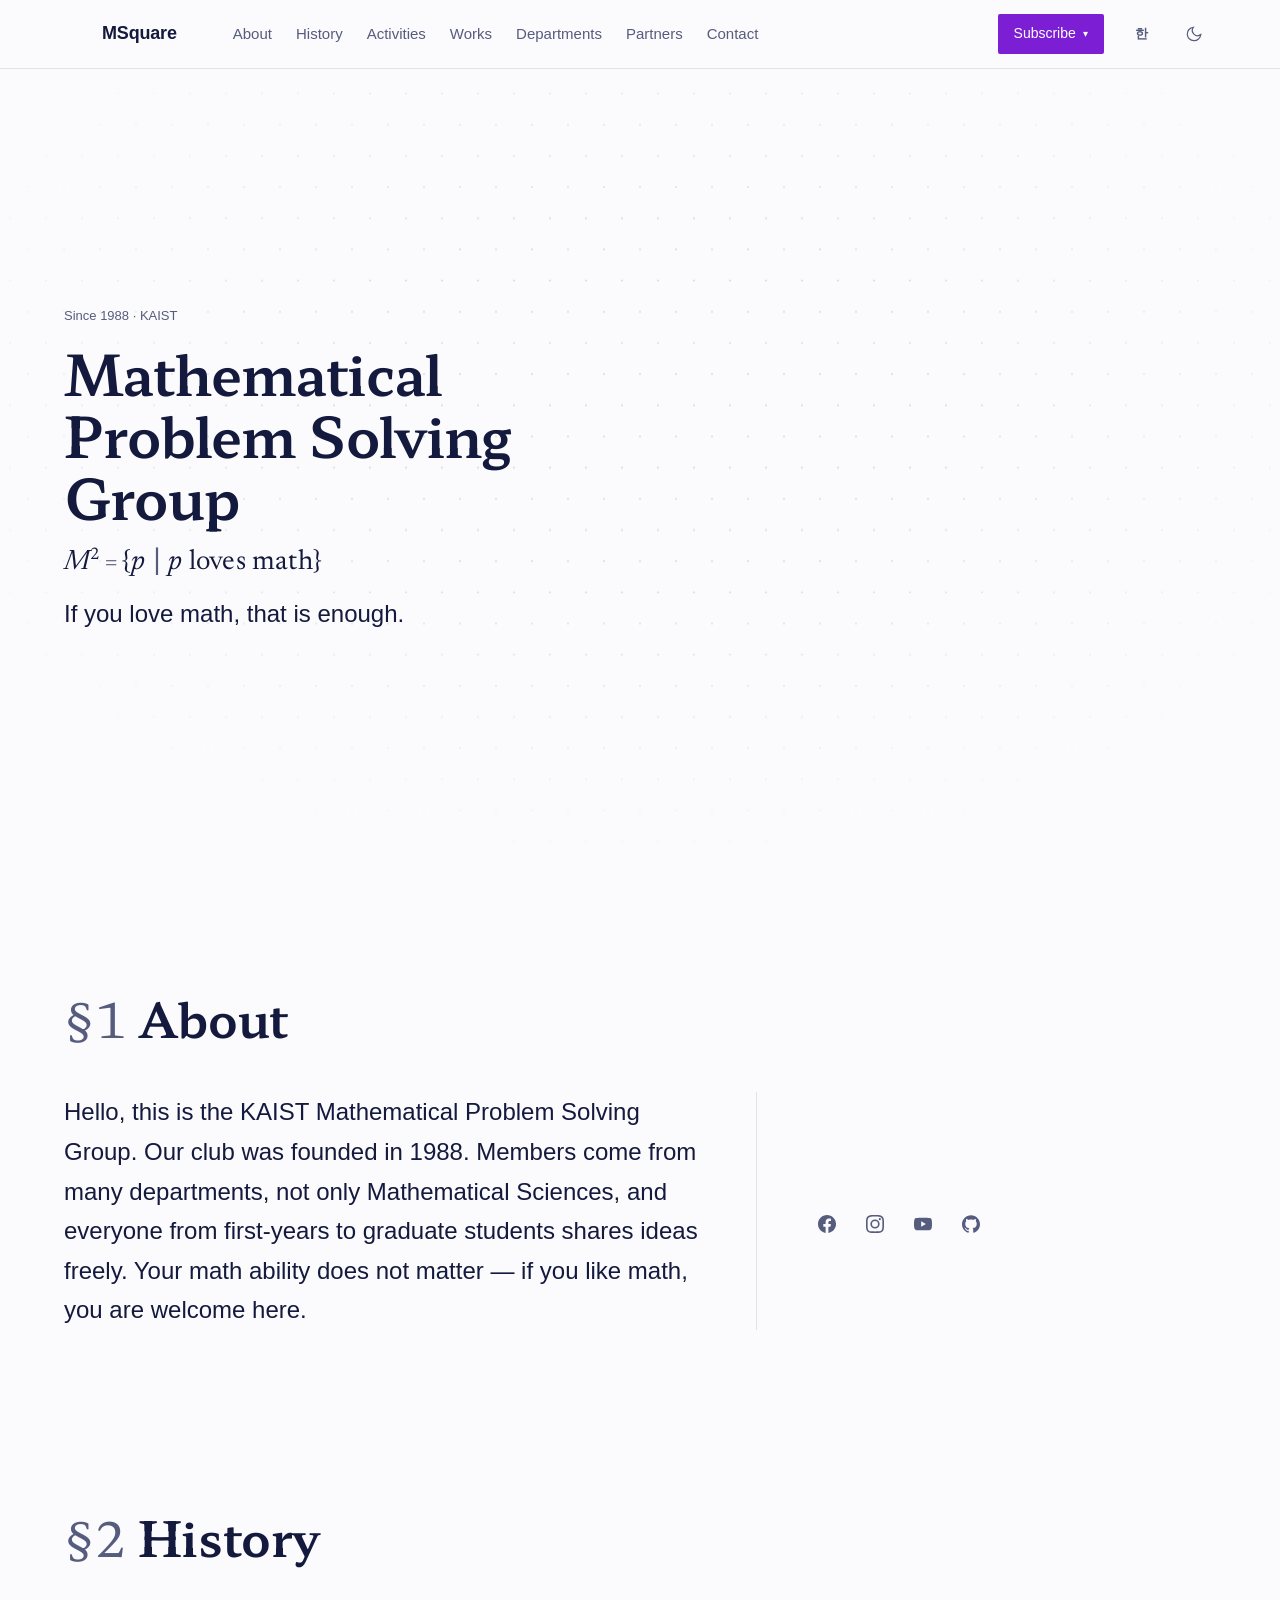
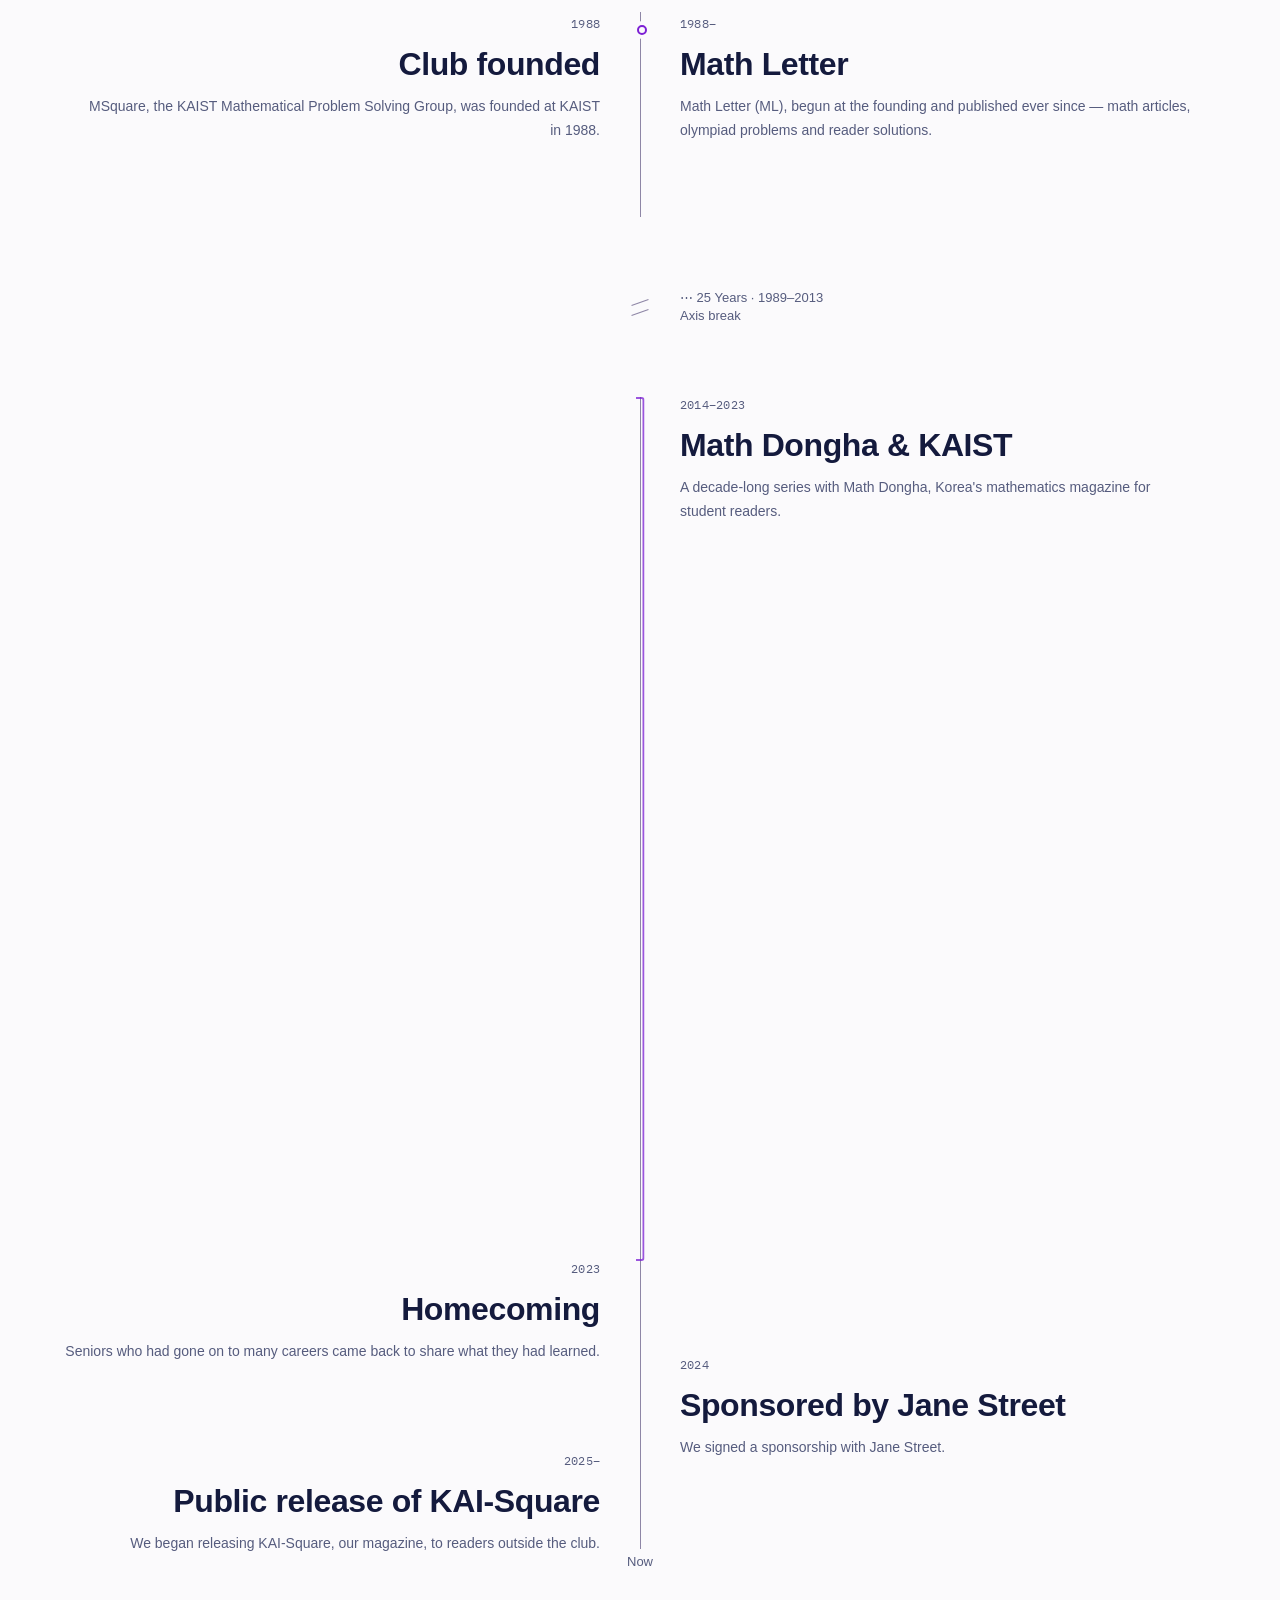
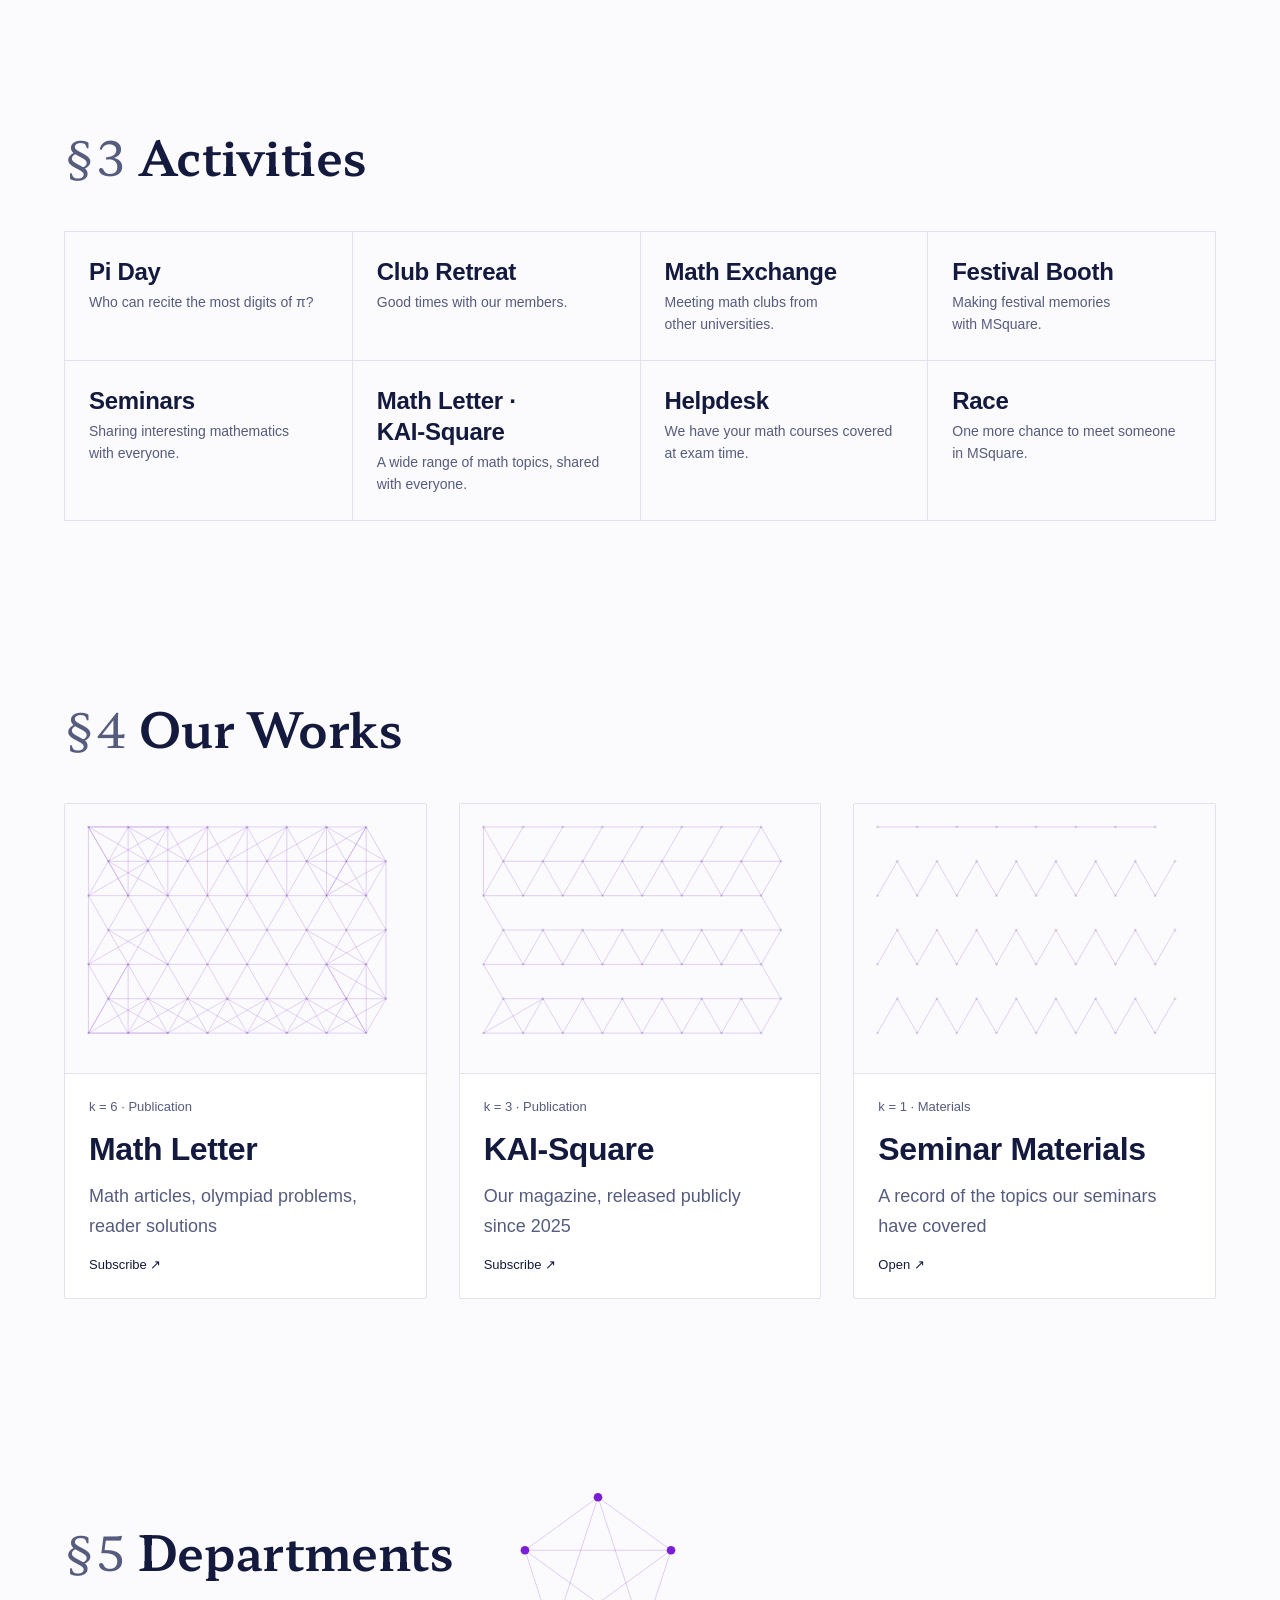
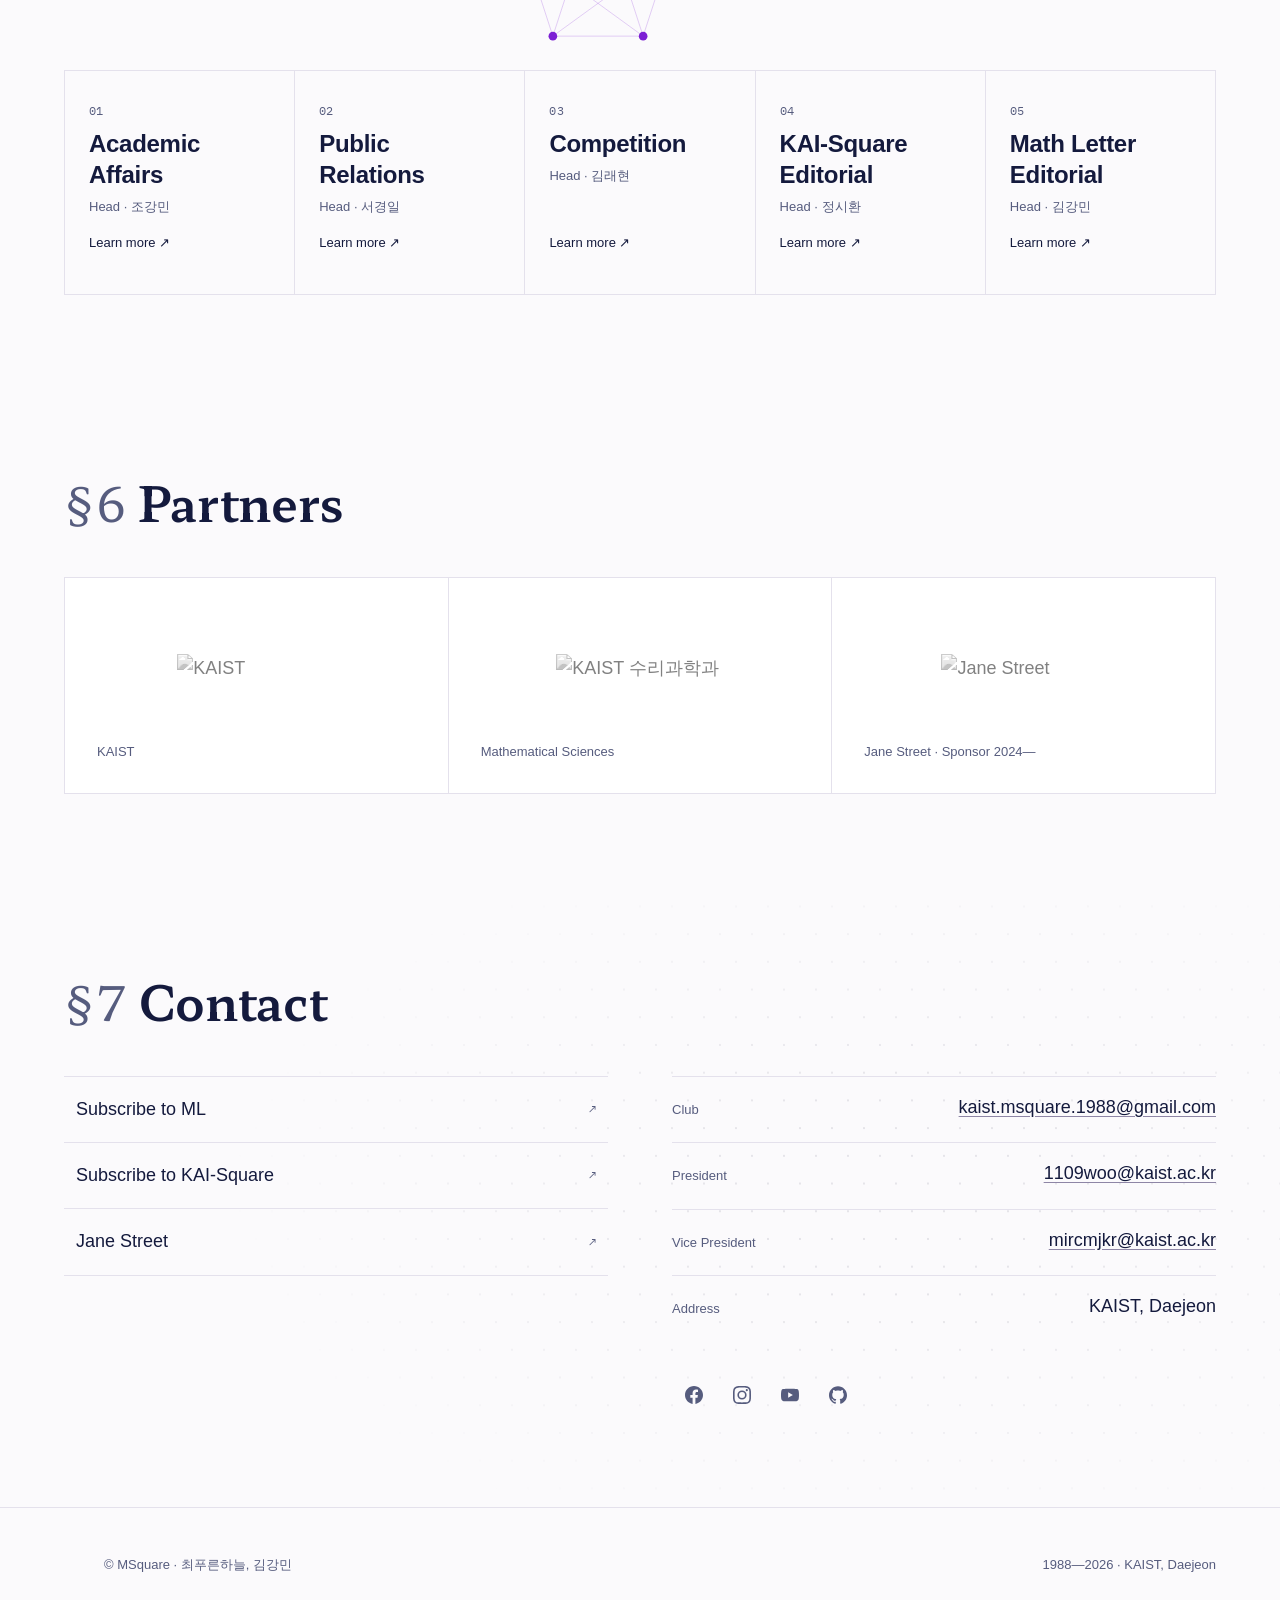
==== commit 9c22ec36: "Copy: drop the exclamation marks and "copyright" after © The eight Korean activity lines each ended " ====
--- a/index.html
+++ b/index.html
@@ -181,7 +181,7 @@
       <div class="head">
         <h2 class="head__ko" id="activities-h"><span class="head__num">§3</span> <span data-tr="ko" lang="ko">활동</span><span data-tr="en" lang="en">Activities</span></h2>
       </div>
-      <div class="acts"><div class="act"><div><h3 class="act__ko" data-tr="ko" lang="ko">파이데이 행사</h3><h3 class="act__ko" data-tr="en" lang="en">Pi Day</h3><p class="act__desc" data-tr="ko" lang="ko">누가누가 파이를 더 많이 외우나!</p><p class="act__desc" data-tr="en" lang="en">Who can recite the most digits of π?</p></div></div><div class="act"><div><h3 class="act__ko" data-tr="ko" lang="ko">MT</h3><h3 class="act__ko" data-tr="en" lang="en">Club Retreat</h3><p class="act__desc" data-tr="ko" lang="ko">회원들과 함께하는 즐거운 시간!</p><p class="act__desc" data-tr="en" lang="en">Good times with our members.</p></div></div><div class="act"><div><h3 class="act__ko" data-tr="ko" lang="ko">수학교류회</h3><h3 class="act__ko" data-tr="en" lang="en">Math Exchange</h3><p class="act__desc" data-tr="ko" lang="ko">타학교 수학동아리와의 즐거운 교류!</p><p class="act__desc" data-tr="en" lang="en">Meeting math clubs from other universities.</p></div></div><div class="act"><div><h3 class="act__ko" data-tr="ko" lang="ko">축제부스운영</h3><h3 class="act__ko" data-tr="en" lang="en">Festival Booth</h3><p class="act__desc" data-tr="ko" lang="ko">축제의 추억을 수문연과 함께!</p><p class="act__desc" data-tr="en" lang="en">Making festival memories with MSquare.</p></div></div><div class="act"><div><h3 class="act__ko" data-tr="ko" lang="ko">세미나</h3><h3 class="act__ko" data-tr="en" lang="en">Seminars</h3><p class="act__desc" data-tr="ko" lang="ko">흥미로운 수학 내용을 모두와 함께!</p><p class="act__desc" data-tr="en" lang="en">Sharing interesting mathematics with everyone.</p></div></div><div class="act"><div><h3 class="act__ko" data-tr="ko" lang="ko">Math Letter&nbsp;· KAI-Square</h3><h3 class="act__ko" data-tr="en" lang="en">Math Letter&nbsp;· KAI-Square</h3><p class="act__desc" data-tr="ko" lang="ko">다양한 수학 주제를 모두와 함께!</p><p class="act__desc" data-tr="en" lang="en">A wide range of math topics, shared with everyone.</p></div></div><div class="act"><div><h3 class="act__ko" data-tr="ko" lang="ko">헬프데스크</h3><h3 class="act__ko" data-tr="en" lang="en">Helpdesk</h3><p class="act__desc" data-tr="ko" lang="ko">시험기간 수학과목을 책임진다!</p><p class="act__desc" data-tr="en" lang="en">We have your math courses covered at exam time.</p></div></div><div class="act"><div><h3 class="act__ko" data-tr="ko" lang="ko">레이스</h3><h3 class="act__ko" data-tr="en" lang="en">Race</h3><p class="act__desc" data-tr="ko" lang="ko">수문연 안에서 또다른 인연을!</p><p class="act__desc" data-tr="en" lang="en">One more chance to meet someone in MSquare.</p></div></div></div>
+      <div class="acts"><div class="act"><div><h3 class="act__ko" data-tr="ko" lang="ko">파이데이 행사</h3><h3 class="act__ko" data-tr="en" lang="en">Pi Day</h3><p class="act__desc" data-tr="ko" lang="ko">누가누가 파이를 더 많이 외우나</p><p class="act__desc" data-tr="en" lang="en">Who can recite the most digits of π?</p></div></div><div class="act"><div><h3 class="act__ko" data-tr="ko" lang="ko">MT</h3><h3 class="act__ko" data-tr="en" lang="en">Club Retreat</h3><p class="act__desc" data-tr="ko" lang="ko">회원들과 함께하는 즐거운 시간</p><p class="act__desc" data-tr="en" lang="en">Good times with our members.</p></div></div><div class="act"><div><h3 class="act__ko" data-tr="ko" lang="ko">수학교류회</h3><h3 class="act__ko" data-tr="en" lang="en">Math Exchange</h3><p class="act__desc" data-tr="ko" lang="ko">타학교 수학동아리와의 즐거운 교류</p><p class="act__desc" data-tr="en" lang="en">Meeting math clubs from other universities.</p></div></div><div class="act"><div><h3 class="act__ko" data-tr="ko" lang="ko">축제부스운영</h3><h3 class="act__ko" data-tr="en" lang="en">Festival Booth</h3><p class="act__desc" data-tr="ko" lang="ko">축제의 추억을 수문연과 함께</p><p class="act__desc" data-tr="en" lang="en">Making festival memories with MSquare.</p></div></div><div class="act"><div><h3 class="act__ko" data-tr="ko" lang="ko">세미나</h3><h3 class="act__ko" data-tr="en" lang="en">Seminars</h3><p class="act__desc" data-tr="ko" lang="ko">흥미로운 수학 내용을 모두와 함께</p><p class="act__desc" data-tr="en" lang="en">Sharing interesting mathematics with everyone.</p></div></div><div class="act"><div><h3 class="act__ko" data-tr="ko" lang="ko">Math Letter&nbsp;· KAI-Square</h3><h3 class="act__ko" data-tr="en" lang="en">Math Letter&nbsp;· KAI-Square</h3><p class="act__desc" data-tr="ko" lang="ko">다양한 수학 주제를 모두와 함께</p><p class="act__desc" data-tr="en" lang="en">A wide range of math topics, shared with everyone.</p></div></div><div class="act"><div><h3 class="act__ko" data-tr="ko" lang="ko">헬프데스크</h3><h3 class="act__ko" data-tr="en" lang="en">Helpdesk</h3><p class="act__desc" data-tr="ko" lang="ko">시험기간 수학과목을 책임진다</p><p class="act__desc" data-tr="en" lang="en">We have your math courses covered at exam time.</p></div></div><div class="act"><div><h3 class="act__ko" data-tr="ko" lang="ko">레이스</h3><h3 class="act__ko" data-tr="en" lang="en">Race</h3><p class="act__desc" data-tr="ko" lang="ko">수문연 안에서 또다른 인연을</p><p class="act__desc" data-tr="en" lang="en">One more chance to meet someone in MSquare.</p></div></div></div>
     </div>
   </section>
 
@@ -269,7 +269,7 @@
   <div class="wrap foot__in">
     <div class="foot__brand">
       <div class="m2" aria-hidden="true"><div class="m2__ink"><svg viewBox="0 0 1395 1395" aria-hidden="true" focusable="false"><rect width="1395" height="1395" fill="url(#ink)"/></svg></div></div>
-      <p class="foot__txt mono mono--ko" data-tr="any">© copyright MSquare · 최푸른하늘, 김강민</p>
+      <p class="foot__txt mono mono--ko" data-tr="any">© MSquare · 최푸른하늘, 김강민</p>
     </div>
     <p class="foot__txt mono mono--ko" data-tr="ko" lang="ko">1988—2026 · 대전 KAIST</p><p class="foot__txt mono mono--ko" data-tr="en" lang="en">1988—2026 · KAIST, Daejeon</p>
   </div>
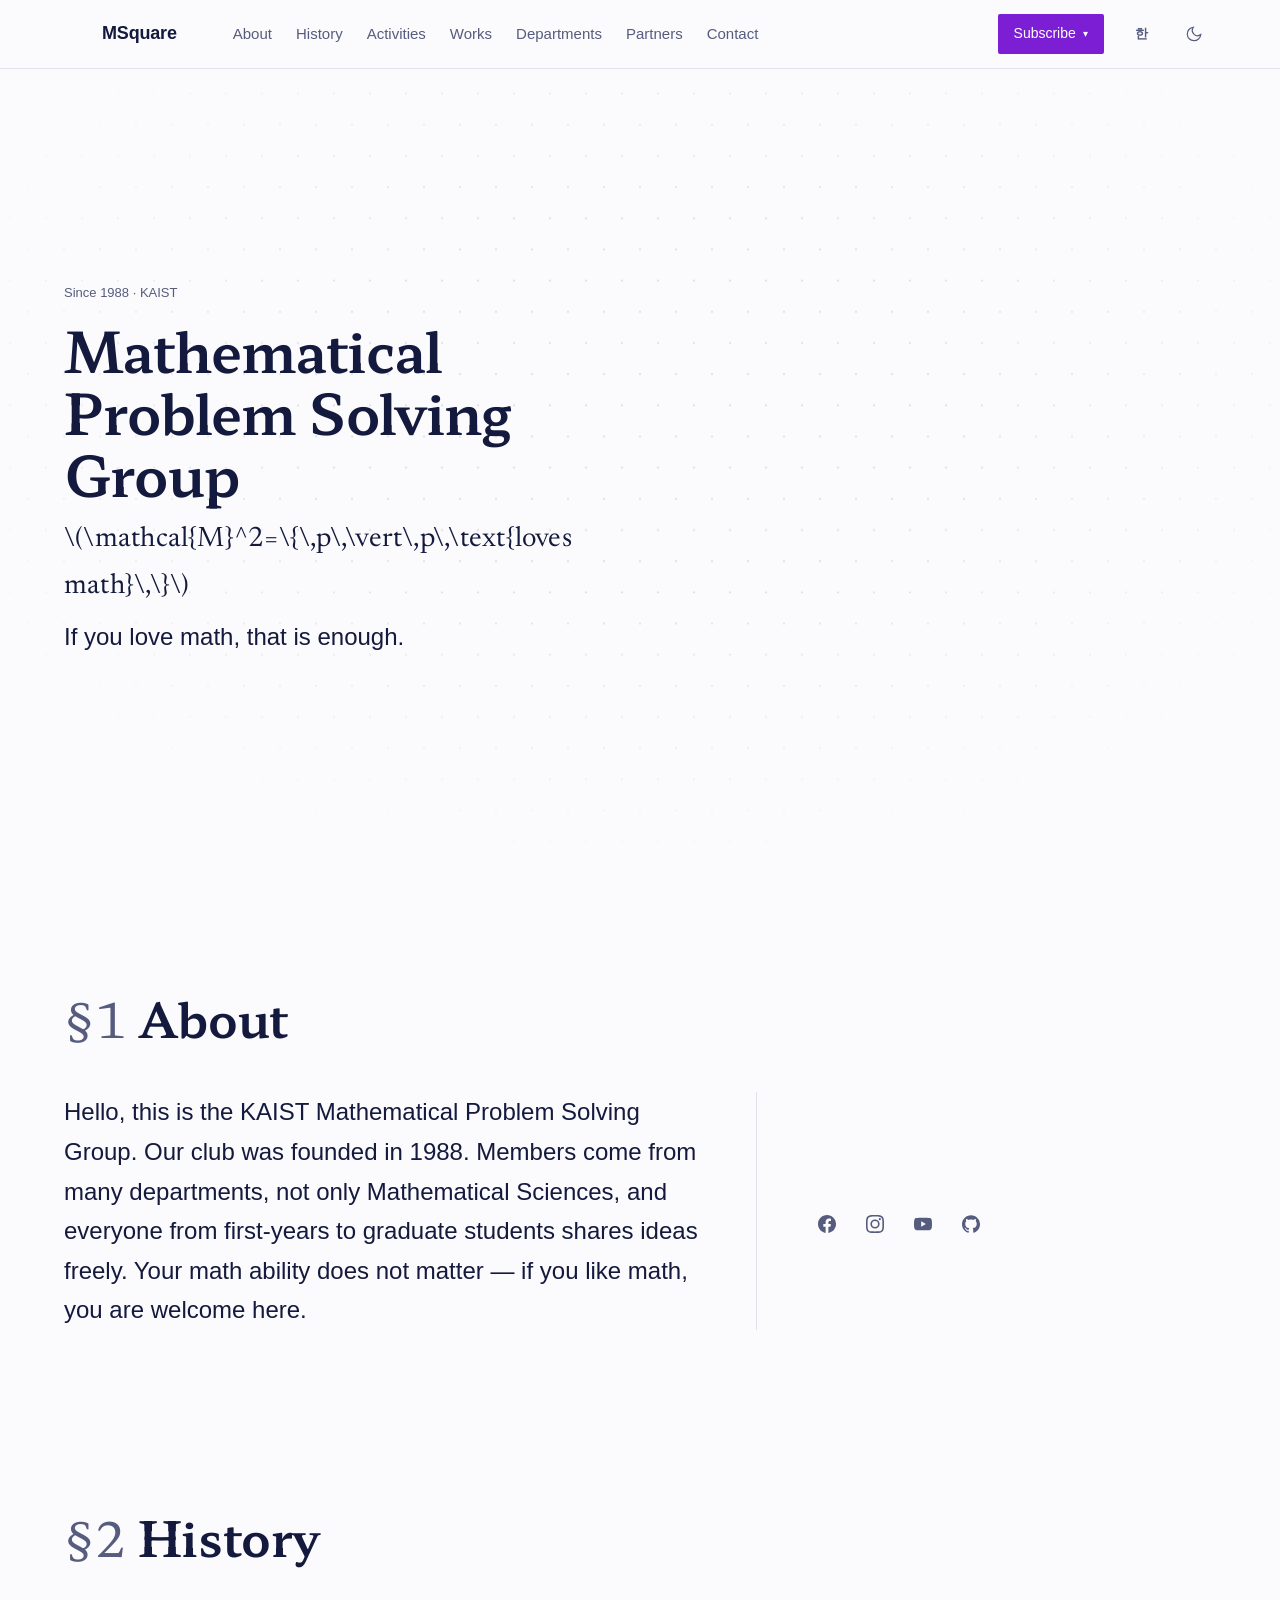
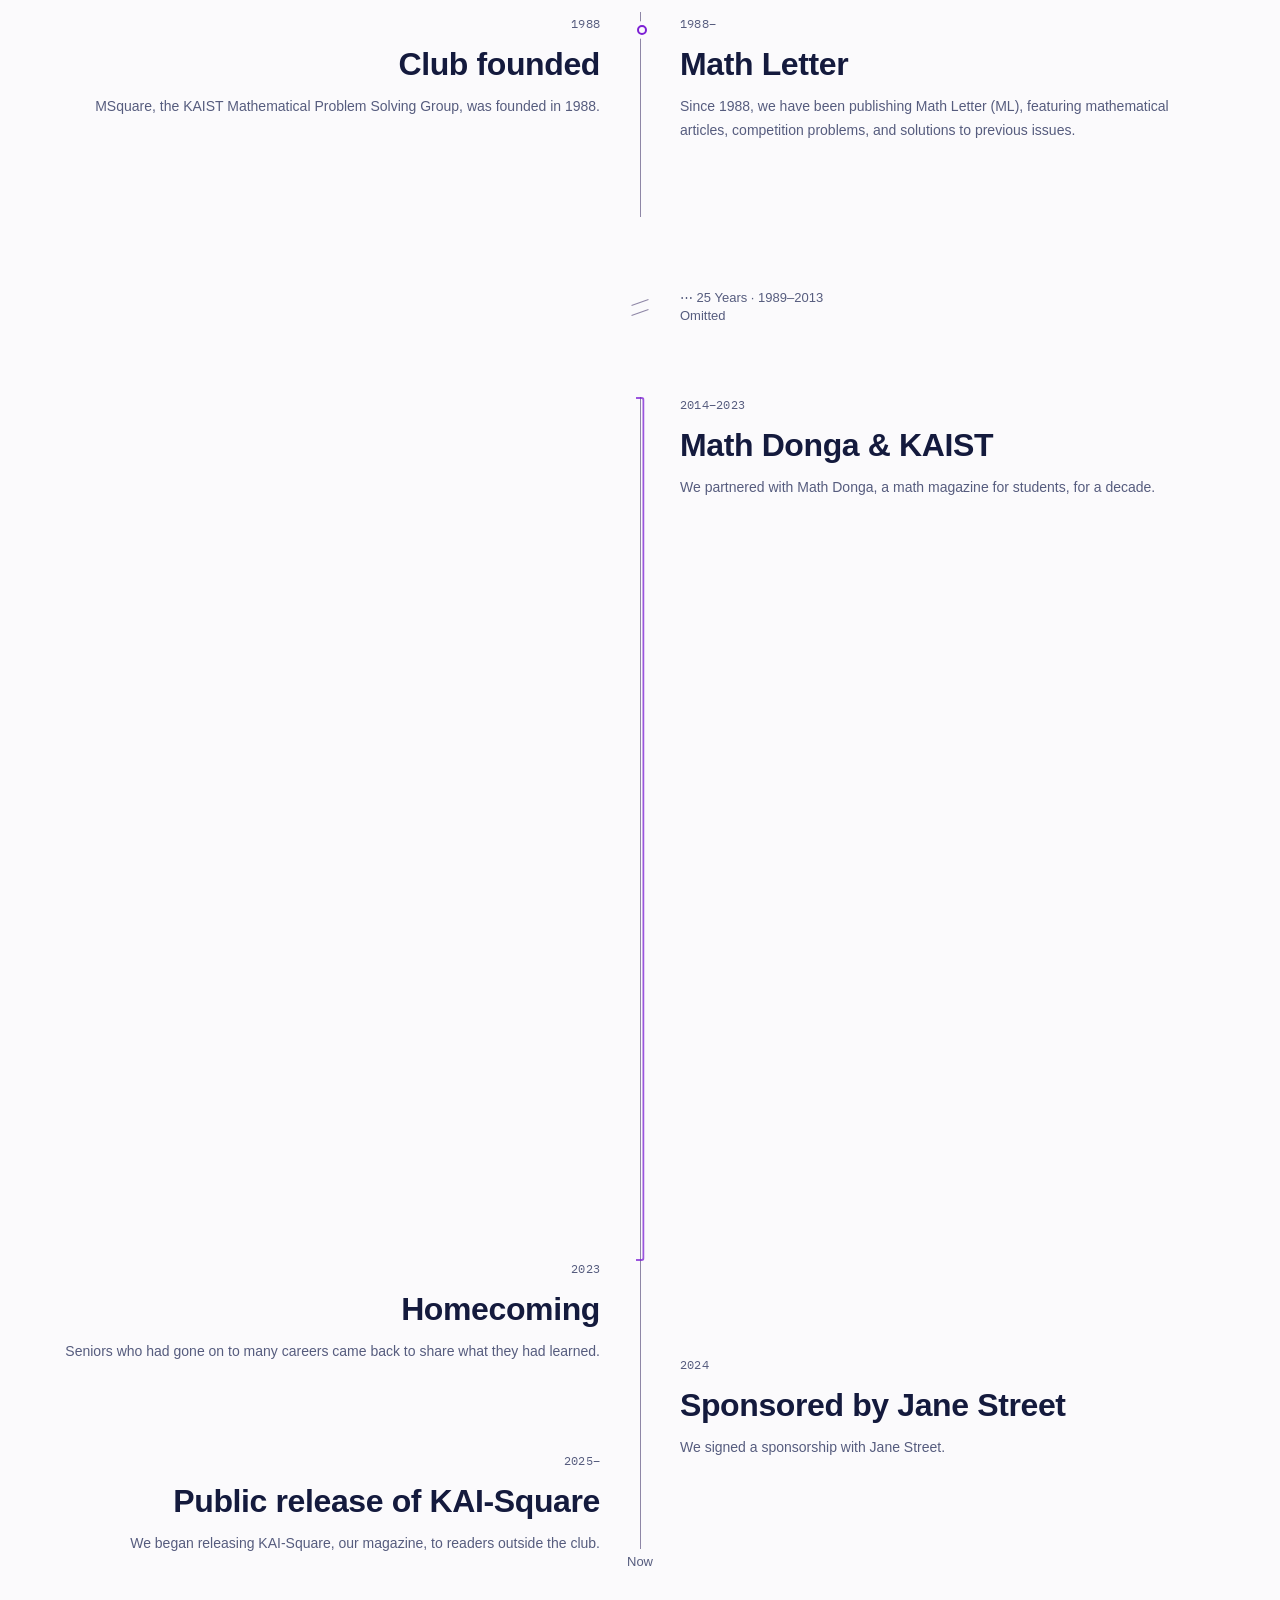
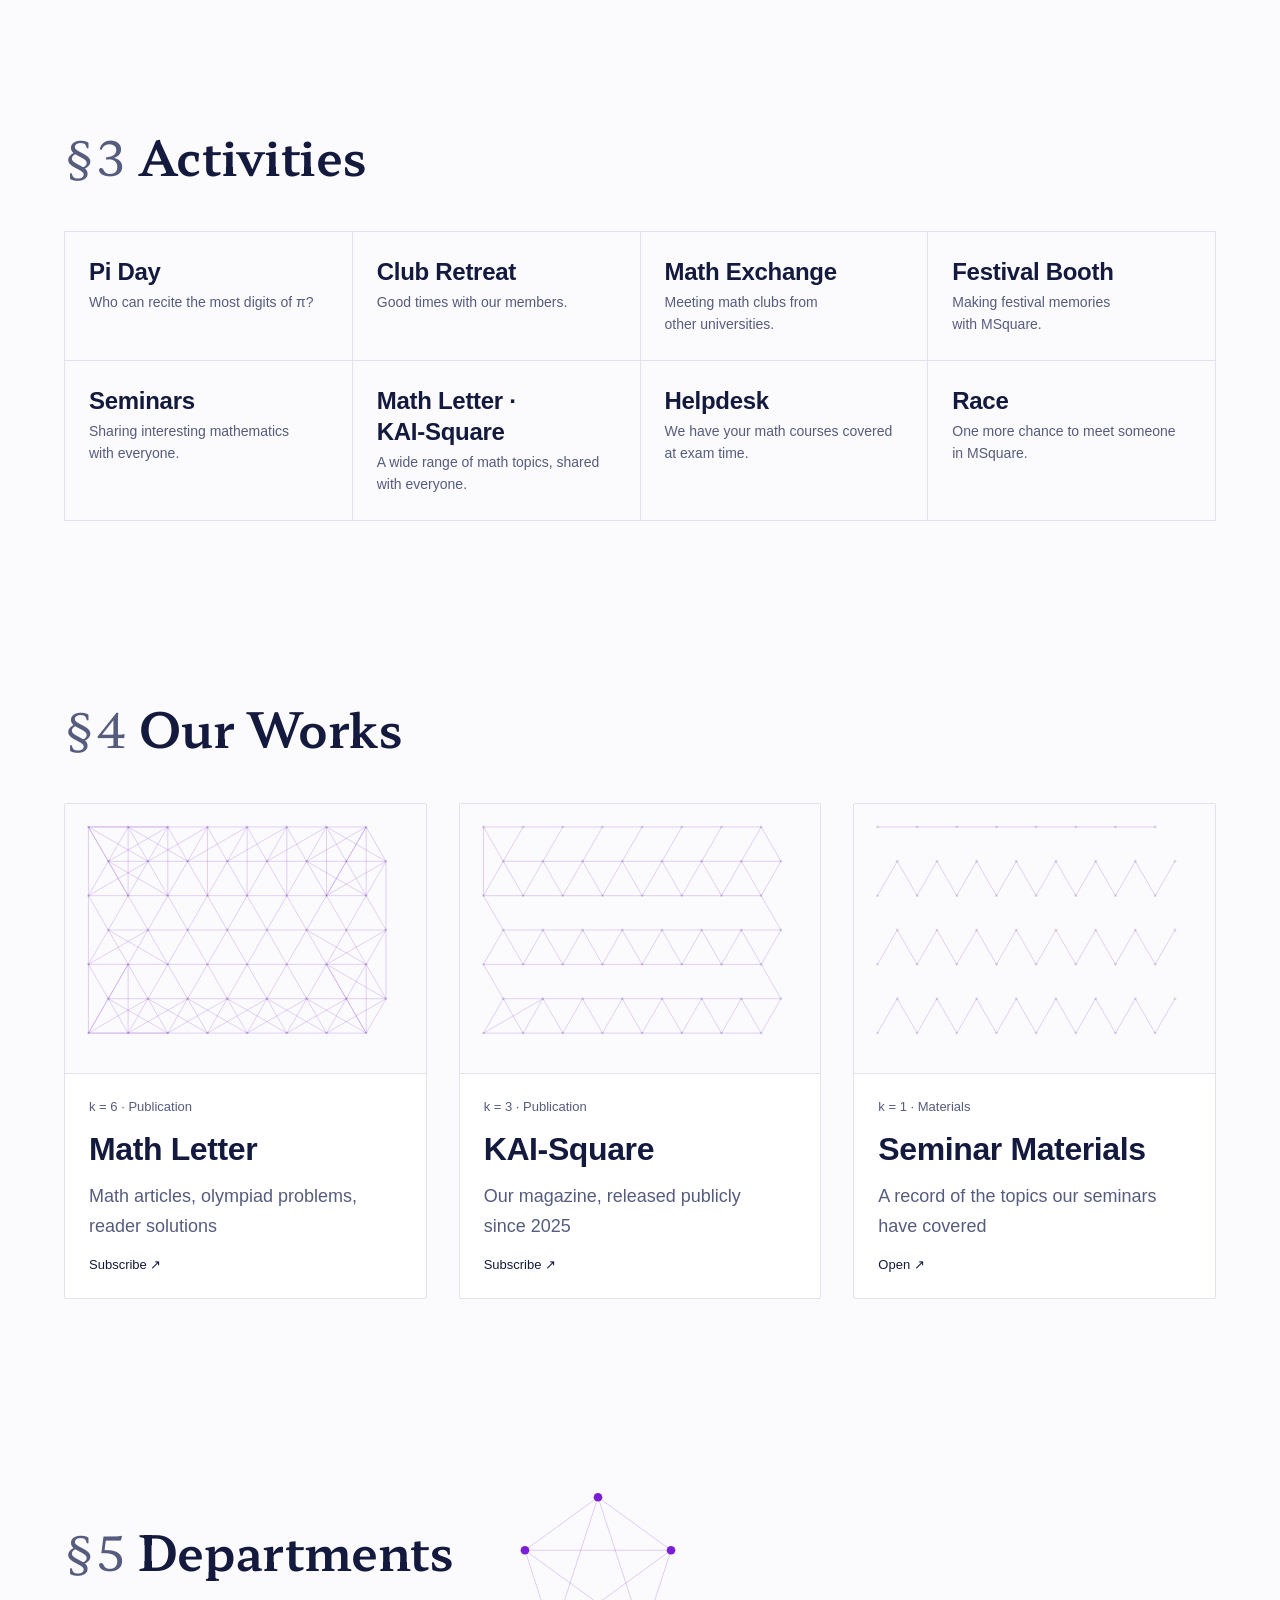
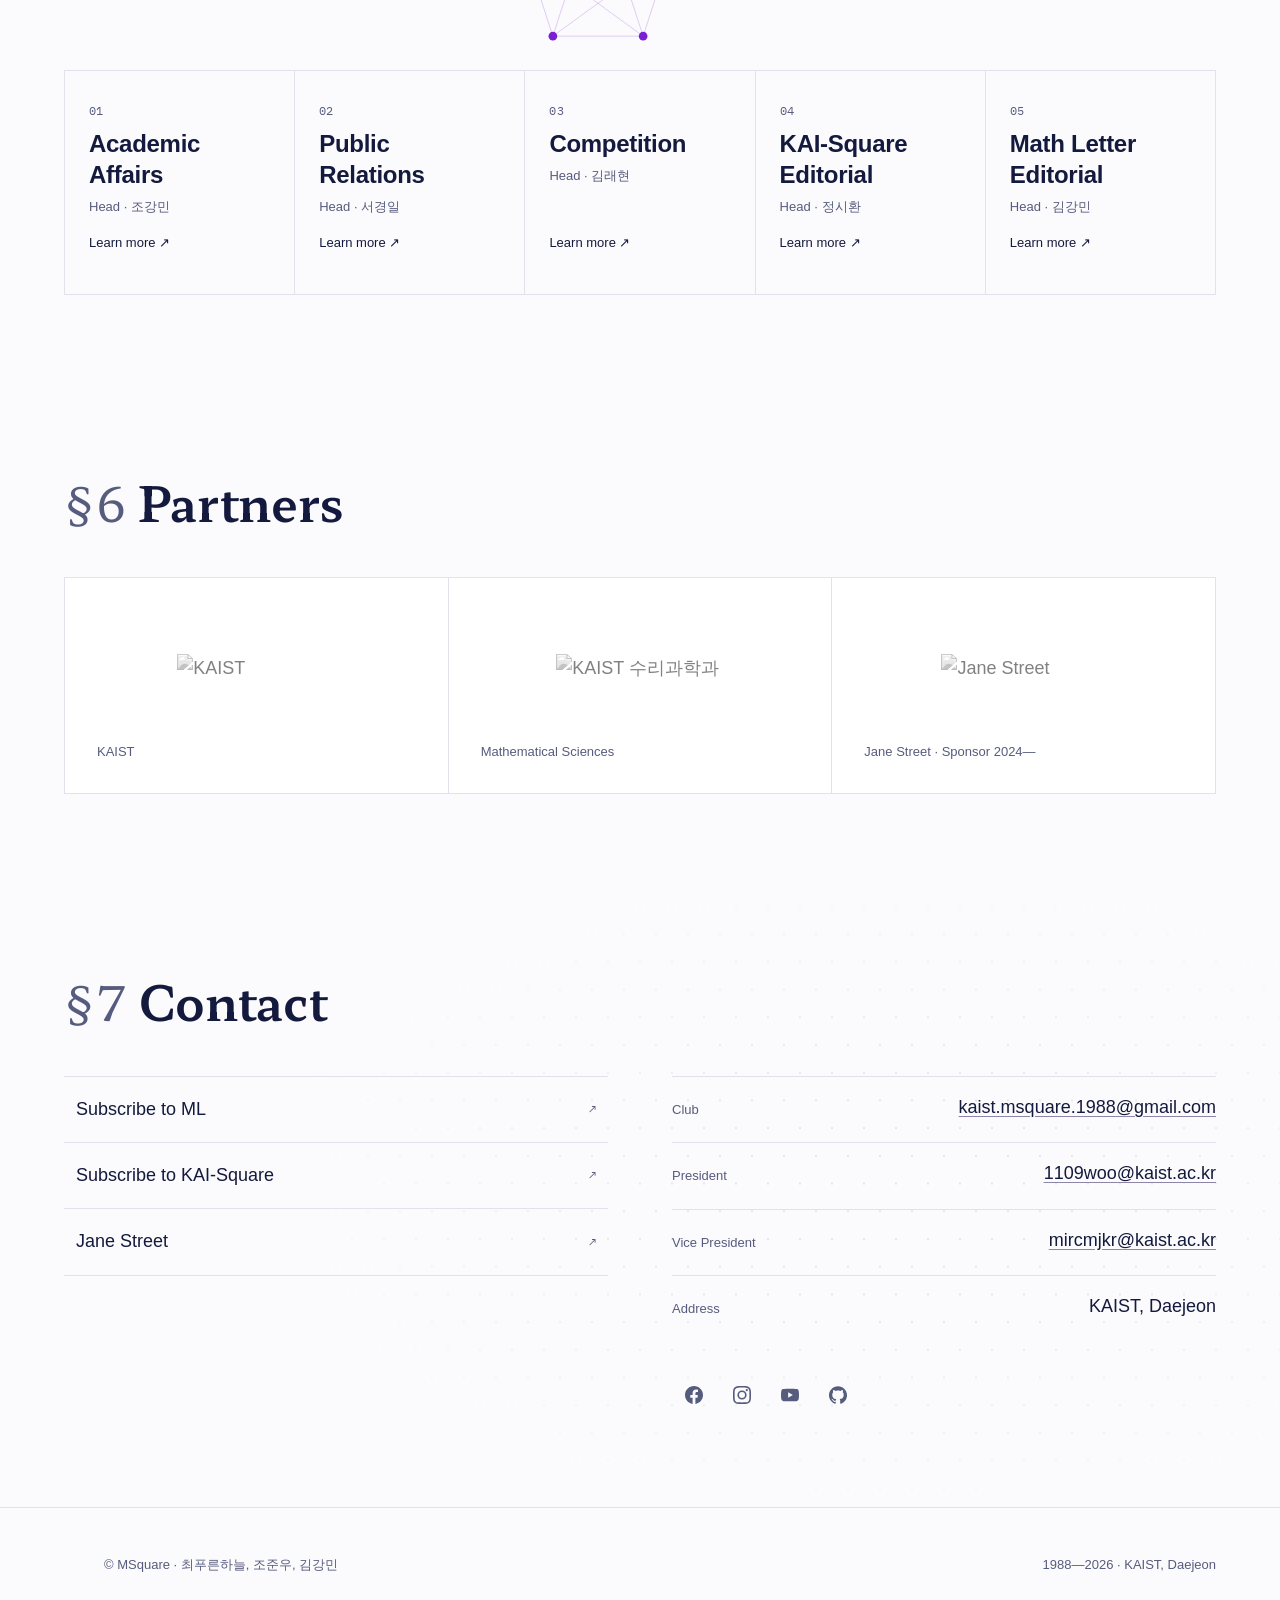
==== commit c04726c7: "Added preview of ml" ====
--- a/index.html
+++ b/index.html
@@ -22,7 +22,8 @@
 var l=localStorage.getItem('m2-lang');if(!l)l=(navigator.language||'ko').toLowerCase().indexOf('ko')===0?'ko':'en';
 d.dataset.lang=l;d.lang=l;}catch(e){}
 d.classList.add('js');d.classList.remove('no-js');})()</script>
-
+<script type="text/x-mathjax-config">MathJax.Hub.Config({tex2jax: {inlineMath: [['′,′′,′',''], ['\\(','\\)']]}});</script> 
+<script src="https://cdnjs.cloudflare.com/ajax/libs/mathjax/2.7.5/latest.js?config=TeX-MML-AM_CHTML"></script>
 <link rel="preconnect" href="https://fonts.googleapis.com">
 <link rel="preconnect" href="https://fonts.gstatic.com" crossorigin>
 <link rel="preconnect" href="https://cdn.jsdelivr.net" crossorigin>
@@ -108,7 +109,8 @@
              whose predicate is *loves*, not *is good at*. It is notation, so it
              is identical in both languages; the gloss below carries the reading. -->
         <span class="hero__tex" role="img" aria-label="M squared equals the set of all p such that p loves math">
-          <i>M</i><sup>2</sup><span class="op">=</span>{<i>p</i><span class="op">∣</span><i>p</i> loves math}
+          <a>\(\mathcal{M}^2=\{\,p\,\vert\,p\,\text{loves math}\,\}\)</a>
+          <!--<i>M</i><sup>2</sup><span class="op">=</span>{<i>p</i><span class="op">∣</span><i>p</i> loves math}-->
         </span>
         <p class="hero__gloss" data-tr="ko" lang="ko">수학을 좋아하면, 그걸로 충분합니다.</p><p class="hero__gloss" data-tr="en" lang="en">If you love math, that is enough.</p>
       </div>
@@ -148,14 +150,31 @@
       <ol class="tl">
         <li class="tl__seg tl-a">
           <div class="tl__axis" aria-hidden="true"></div>
-          <div class="tl-item" data-side="l"><span class="tl-item__node" aria-hidden="true"></span><p class="tl-item__yr mono num">1988</p><h3 class="tl-item__ko" data-tr="ko" lang="ko">수학문제연구회 창립</h3><h3 class="tl-item__ko" data-tr="en" lang="en">Club founded</h3><p class="tl-item__desc" data-tr="ko" lang="ko">1988년, KAIST에서 수학문제연구회가 창립되었습니다.</p><p class="tl-item__desc" data-tr="en" lang="en">MSquare, the KAIST Mathematical Problem Solving Group, was founded at KAIST in 1988.</p></div><div class="tl-item" data-side="r"><span class="tl-item__node" aria-hidden="true"></span><p class="tl-item__yr mono num">1988–</p><h3 class="tl-item__ko" data-tr="ko" lang="ko">ML 발간</h3><h3 class="tl-item__ko" data-tr="en" lang="en">Math Letter</h3><p class="tl-item__desc" data-tr="ko" lang="ko">창립과 함께 시작해 지금까지 이어지는 회지 Math Letter(ML). 수학 글과 올림피아드 문제, 독자 풀이를 담습니다.</p><p class="tl-item__desc" data-tr="en" lang="en">Math Letter (ML), begun at the founding and published ever since — math articles, olympiad problems and reader solutions.</p></div>
+          <div class="tl-item" data-side="l">
+            <span class="tl-item__node" aria-hidden="true">
+            </span>
+              <p class="tl-item__yr mono num">1988</p>
+              <h3 class="tl-item__ko" data-tr="ko" lang="ko">수학문제연구회 창립</h3>
+              <h3 class="tl-item__ko" data-tr="en" lang="en">Club founded</h3>
+              <p class="tl-item__desc" data-tr="ko" lang="ko">1988년, KAIST 수학문제연구회가 창립되었습니다.</p>
+              <p class="tl-item__desc" data-tr="en" lang="en">MSquare, the KAIST Mathematical Problem Solving Group, was founded in 1988.</p>
+          </div>
+          <div class="tl-item" data-side="r">
+            <span class="tl-item__node" aria-hidden="true">
+            </span>
+              <p class="tl-item__yr mono num">1988–</p>
+              <h3 class="tl-item__ko" data-tr="ko" lang="ko">ML 발간</h3>
+              <h3 class="tl-item__ko" data-tr="en" lang="en">Math Letter</h3>
+              <p class="tl-item__desc" data-tr="ko" lang="ko">창립해부터 꾸준히 Math Letter(ML)를 발간하고 있습니다. 수학 관련 글과 경시 문제, 지난 호의 경시 문제 답안을 담고 있습니다.</p>
+              <p class="tl-item__desc" data-tr="en" lang="en">Since 1988, we have been publishing Math Letter (ML), featuring mathematical articles, competition problems, and solutions to previous issues.</p>
+          </div>
         </li>
 
         <li class="tl-break">
           <span class="tl-break__glyph" aria-hidden="true"></span>
           <div class="tl-break__txt">
             <p class="mono mono--ko" data-tr="ko" lang="ko">⋯ 25년 · 1989–2013</p><p class="mono mono--ko" data-tr="en" lang="en">⋯ 25 Years · 1989–2013</p>
-            <p class="mono mono--ko" data-tr="ko" lang="ko">축적 생략</p><p class="mono mono--ko" data-tr="en" lang="en">Axis break</p>
+            <p class="mono mono--ko" data-tr="ko" lang="ko">생략</p><p class="mono mono--ko" data-tr="en" lang="en">Omitted</p>
           </div>
         </li>
 
@@ -166,9 +185,9 @@
                at phone scale it cost ~500px of blank axis. It is compressed and
                SAID SO, exactly like the 1989-2013 break above. -->
           <p class="tl-squeeze mono mono--ko" aria-hidden="true">
-            <span data-tr="ko" lang="ko">⋯ 2015–2022 · 축적 생략</span><span data-tr="en" lang="en">⋯ 2015–2022 · Axis break</span>
+            <span data-tr="ko" lang="ko">⋯ 2015–2022 · 생략</span><span data-tr="en" lang="en">⋯ 2015–2022 · Axis break</span>
           </p>
-          <div class="tl-item" style="--y:2014" data-side="r"><span class="tl-item__node" aria-hidden="true"></span><p class="tl-item__yr mono num">2014–2023</p><h3 class="tl-item__ko" data-tr="ko" lang="ko">수학동아 연재</h3><h3 class="tl-item__ko" data-tr="en" lang="en">Math Dongha &amp; KAIST</h3><p class="tl-item__desc" data-tr="ko" lang="ko">학생 독자를 위한 수학 잡지 수학동아와 10년 동안 연재를 함께했습니다.</p><p class="tl-item__desc" data-tr="en" lang="en">A decade-long series with Math Dongha, Korea's mathematics magazine for student readers.</p></div><div class="tl-item" style="--y:2023" data-side="l" data-sq><span class="tl-item__node" aria-hidden="true"></span><p class="tl-item__yr mono num">2023</p><h3 class="tl-item__ko" data-tr="ko" lang="ko">수학문제연구회 홈커밍</h3><h3 class="tl-item__ko" data-tr="en" lang="en">Homecoming</h3><p class="tl-item__desc" data-tr="ko" lang="ko">다양한 진로로 나아간 선배들이 다시 모여 경험을 나눴습니다.</p><p class="tl-item__desc" data-tr="en" lang="en">Seniors who had gone on to many careers came back to share what they had learned.</p></div><div class="tl-item" style="--y:2024" data-side="r" data-sq><span class="tl-item__node" aria-hidden="true"></span><p class="tl-item__yr mono num">2024</p><h3 class="tl-item__ko" data-tr="ko" lang="ko">Jane Street 스폰서십 체결</h3><h3 class="tl-item__ko" data-tr="en" lang="en">Sponsored by Jane Street</h3><p class="tl-item__desc" data-tr="ko" lang="ko">Jane Street와 스폰서십을 체결했습니다.</p><p class="tl-item__desc" data-tr="en" lang="en">We signed a sponsorship with Jane Street.</p></div><div class="tl-item" style="--y:2025" data-side="l" data-sq><span class="tl-item__node" aria-hidden="true"></span><p class="tl-item__yr mono num">2025–</p><h3 class="tl-item__ko" data-tr="ko" lang="ko">카이스퀘어 대외 발행</h3><h3 class="tl-item__ko" data-tr="en" lang="en">Public release of KAI-Square</h3><p class="tl-item__desc" data-tr="ko" lang="ko">회지 카이스퀘어를 동아리 밖 독자에게도 발행하기 시작했습니다.</p><p class="tl-item__desc" data-tr="en" lang="en">We began releasing KAI-Square, our magazine, to readers outside the club.</p></div>
+          <div class="tl-item" style="--y:2014" data-side="r"><span class="tl-item__node" aria-hidden="true"></span><p class="tl-item__yr mono num">2014–2023</p><h3 class="tl-item__ko" data-tr="ko" lang="ko">수학동아 연재</h3><h3 class="tl-item__ko" data-tr="en" lang="en">Math Donga &amp; KAIST</h3><p class="tl-item__desc" data-tr="ko" lang="ko">학생 독자를 위한 수학 잡지 수학동아와 10년 동안 연재를 함께했습니다.</p><p class="tl-item__desc" data-tr="en" lang="en">We partnered with Math Donga, a math magazine for students, for a decade.</p></div><div class="tl-item" style="--y:2023" data-side="l" data-sq><span class="tl-item__node" aria-hidden="true"></span><p class="tl-item__yr mono num">2023</p><h3 class="tl-item__ko" data-tr="ko" lang="ko">수학문제연구회 홈커밍</h3><h3 class="tl-item__ko" data-tr="en" lang="en">Homecoming</h3><p class="tl-item__desc" data-tr="ko" lang="ko">다양한 진로로 나아간 선배들이 다시 모여 경험을 나눴습니다.</p><p class="tl-item__desc" data-tr="en" lang="en">Seniors who had gone on to many careers came back to share what they had learned.</p></div><div class="tl-item" style="--y:2024" data-side="r" data-sq><span class="tl-item__node" aria-hidden="true"></span><p class="tl-item__yr mono num">2024</p><h3 class="tl-item__ko" data-tr="ko" lang="ko">Jane Street 스폰서십 체결</h3><h3 class="tl-item__ko" data-tr="en" lang="en">Sponsored by Jane Street</h3><p class="tl-item__desc" data-tr="ko" lang="ko">Jane Street와 스폰서십을 체결했습니다.</p><p class="tl-item__desc" data-tr="en" lang="en">We signed a sponsorship with Jane Street.</p></div><div class="tl-item" style="--y:2025" data-side="l" data-sq><span class="tl-item__node" aria-hidden="true"></span><p class="tl-item__yr mono num">2025–</p><h3 class="tl-item__ko" data-tr="ko" lang="ko">카이스퀘어 대외 발행</h3><h3 class="tl-item__ko" data-tr="en" lang="en">Public release of KAI-Square</h3><p class="tl-item__desc" data-tr="ko" lang="ko">회지 카이스퀘어를 동아리 밖 독자에게도 발행하기 시작했습니다.</p><p class="tl-item__desc" data-tr="en" lang="en">We began releasing KAI-Square, our magazine, to readers outside the club.</p></div>
           <p class="tl-now mono mono--ko" data-tr="ko" lang="ko" aria-hidden="true">현재</p><p class="tl-now mono mono--ko" data-tr="en" lang="en" aria-hidden="true">Now</p>
         </li>
       </ol>
@@ -269,7 +288,7 @@
   <div class="wrap foot__in">
     <div class="foot__brand">
       <div class="m2" aria-hidden="true"><div class="m2__ink"><svg viewBox="0 0 1395 1395" aria-hidden="true" focusable="false"><rect width="1395" height="1395" fill="url(#ink)"/></svg></div></div>
-      <p class="foot__txt mono mono--ko" data-tr="any">© MSquare · 최푸른하늘, 김강민</p>
+      <p class="foot__txt mono mono--ko" data-tr="any">© MSquare · 최푸른하늘, 조준우, 김강민</p>
     </div>
     <p class="foot__txt mono mono--ko" data-tr="ko" lang="ko">1988—2026 · 대전 KAIST</p><p class="foot__txt mono mono--ko" data-tr="en" lang="en">1988—2026 · KAIST, Daejeon</p>
   </div>
